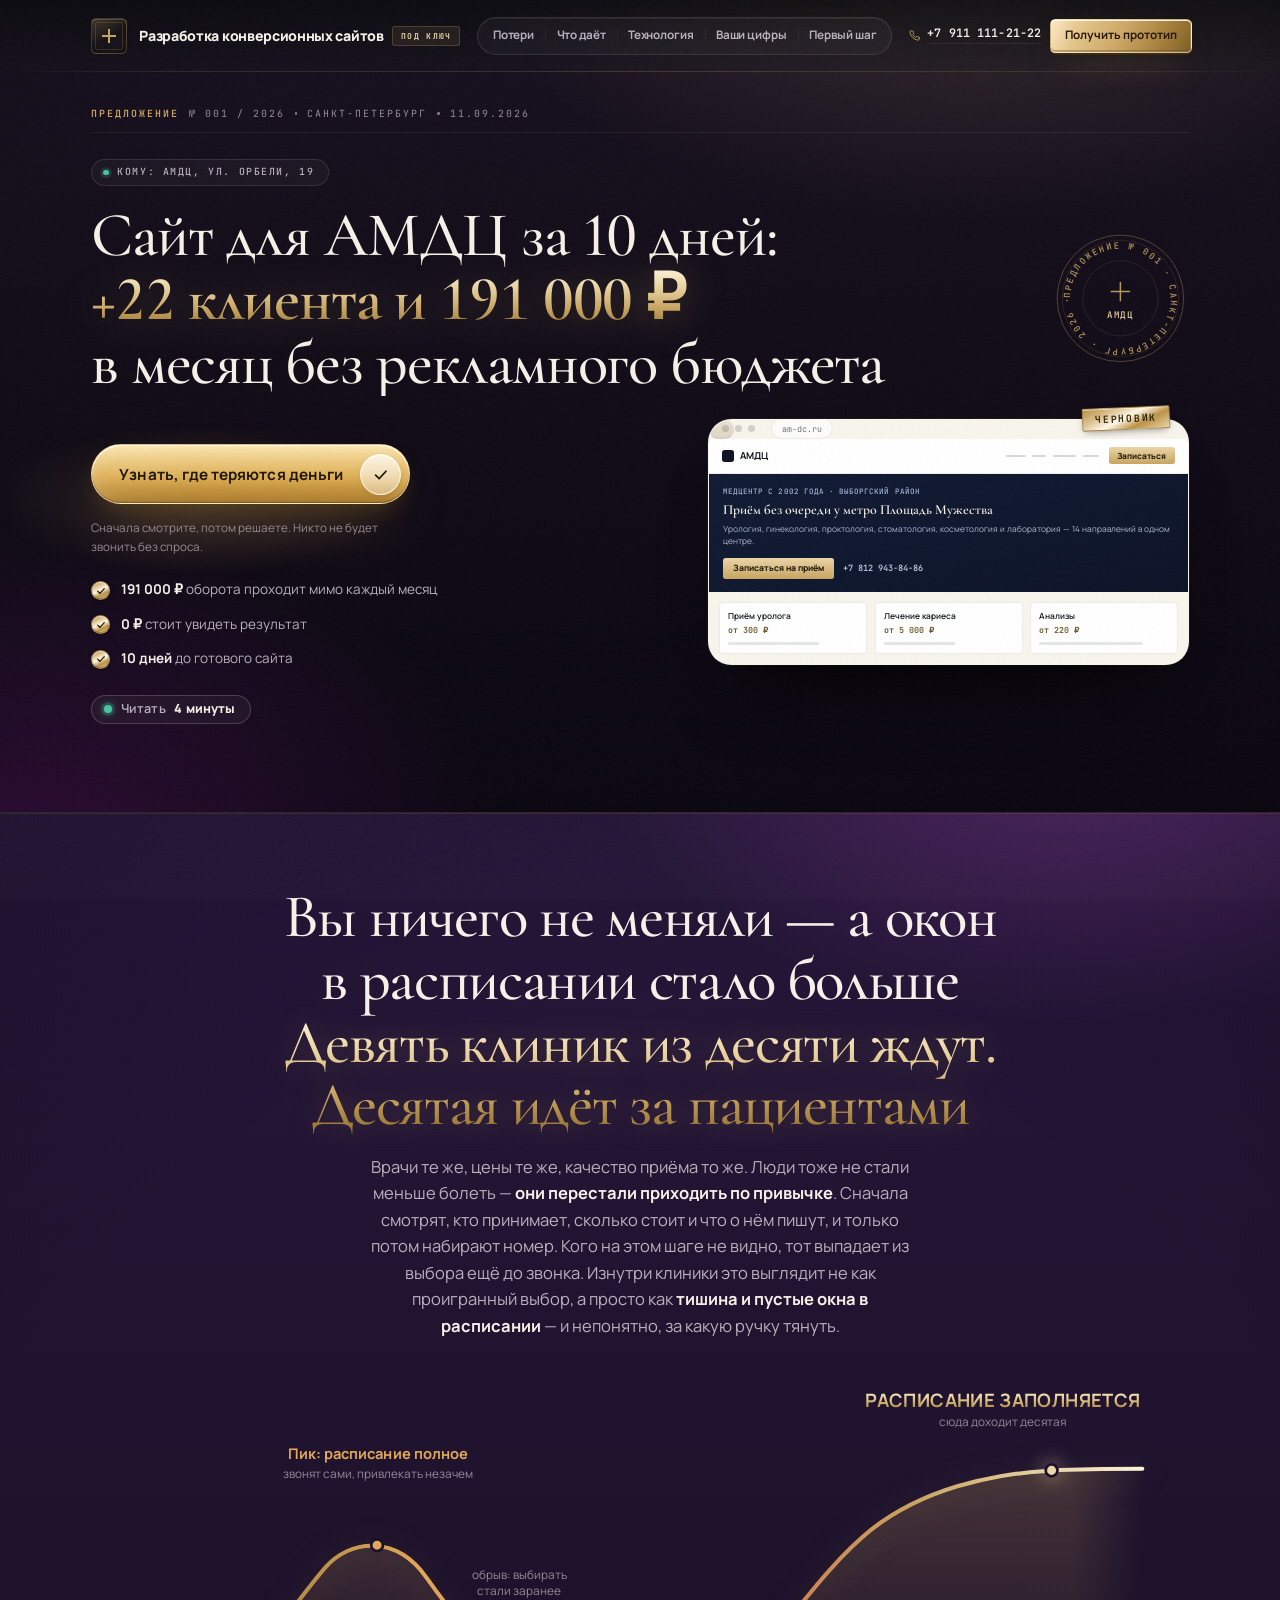
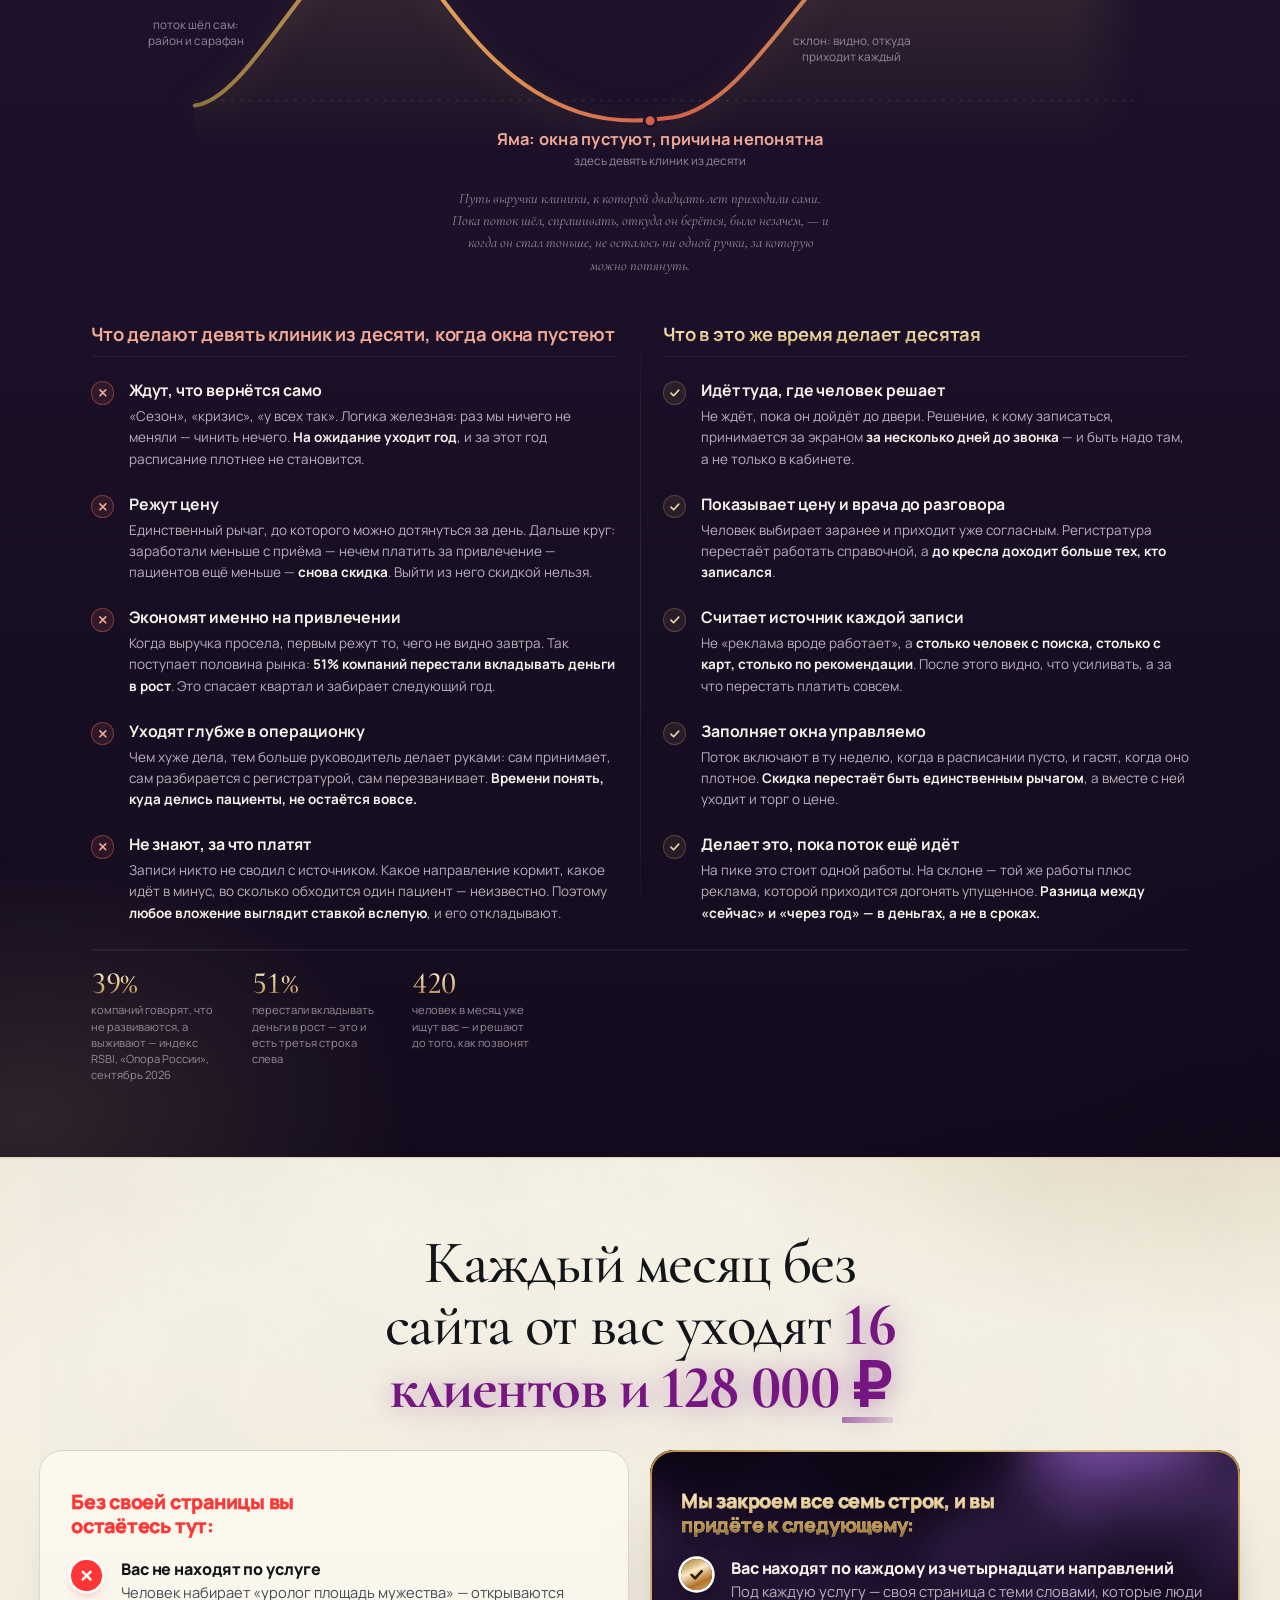
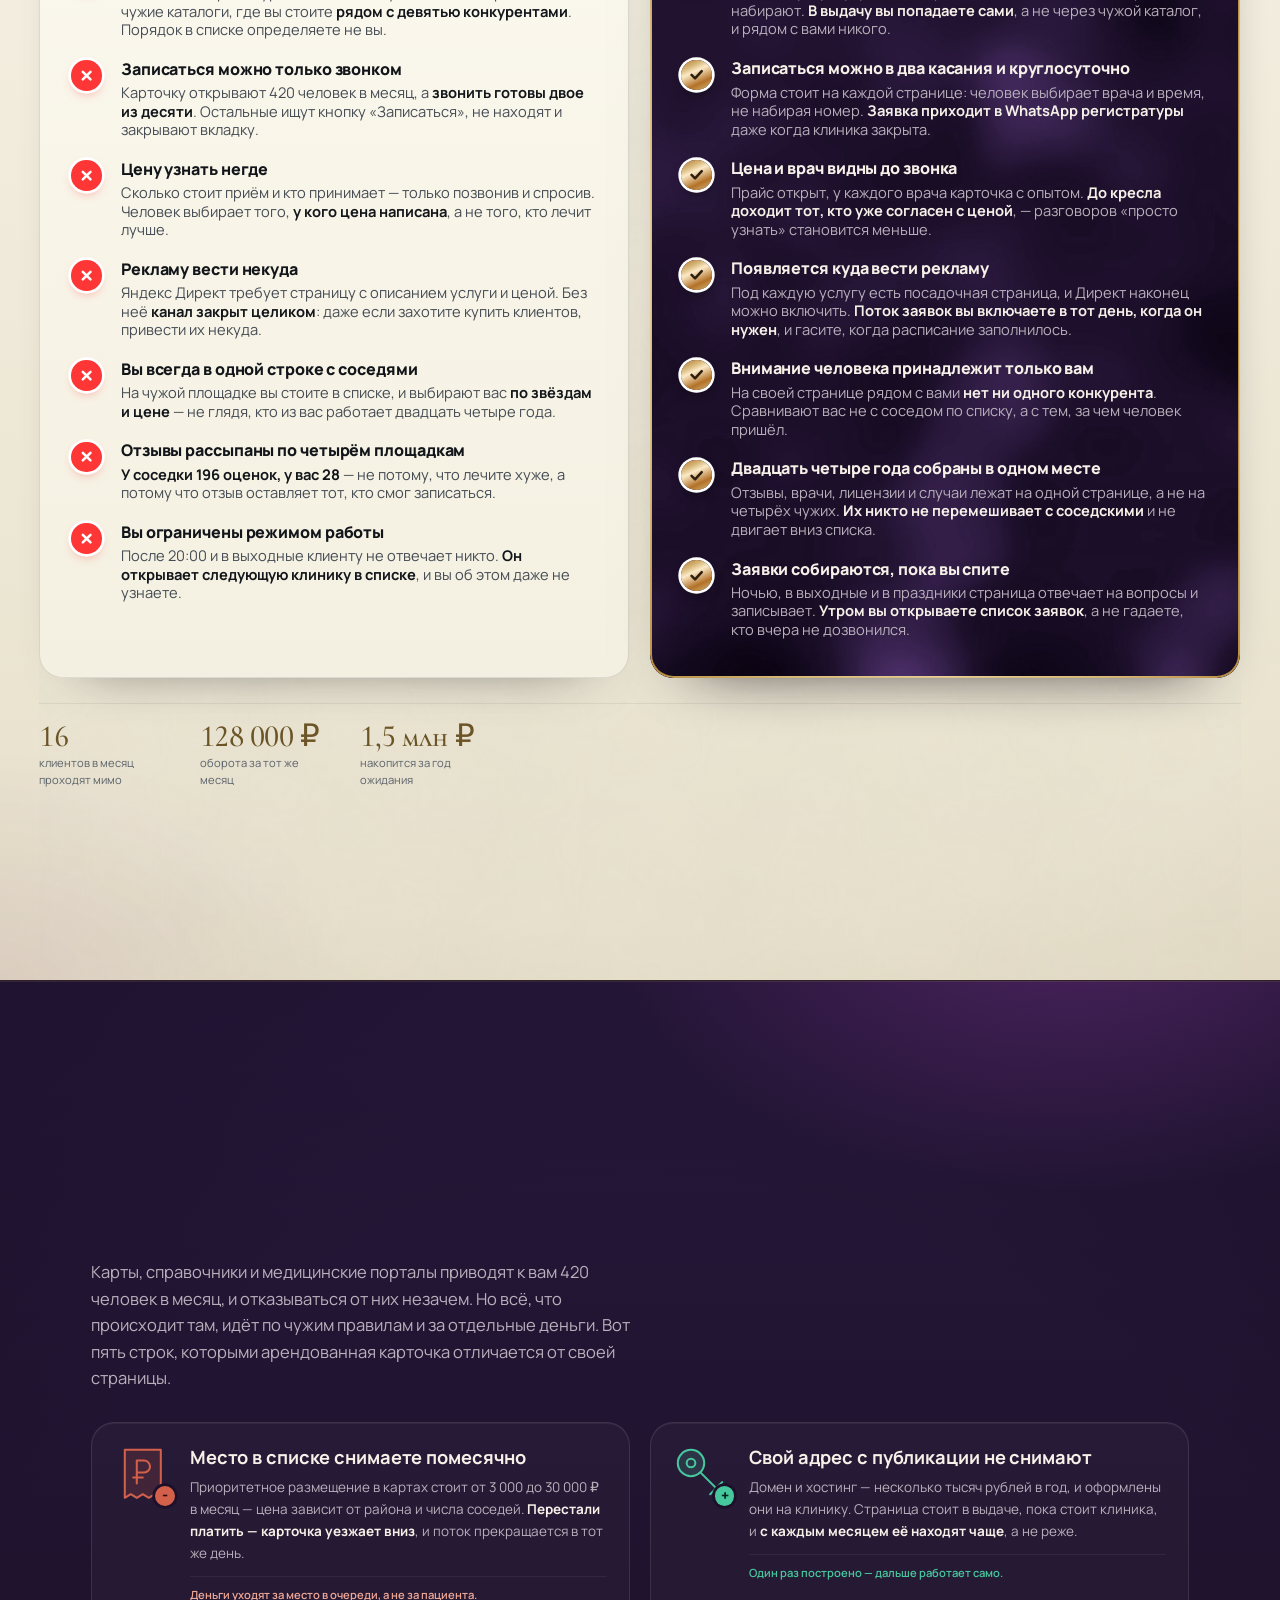
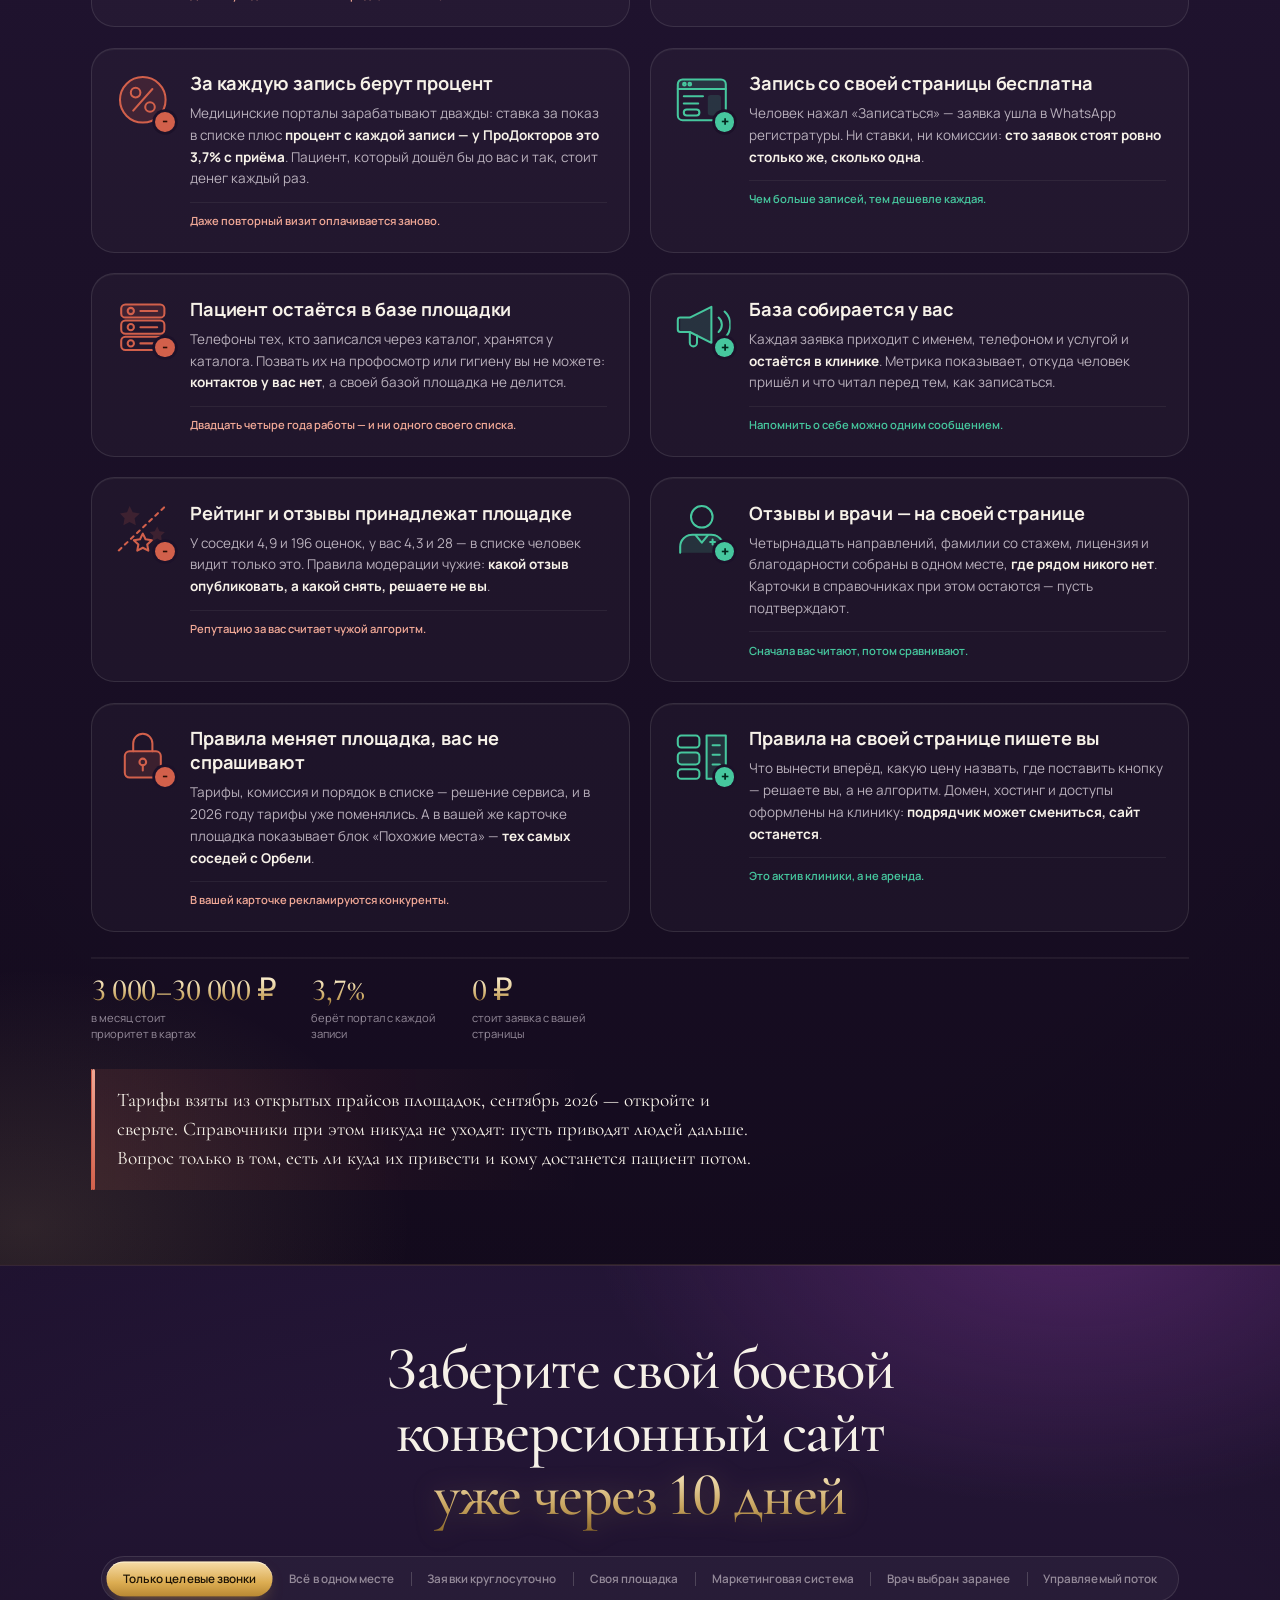
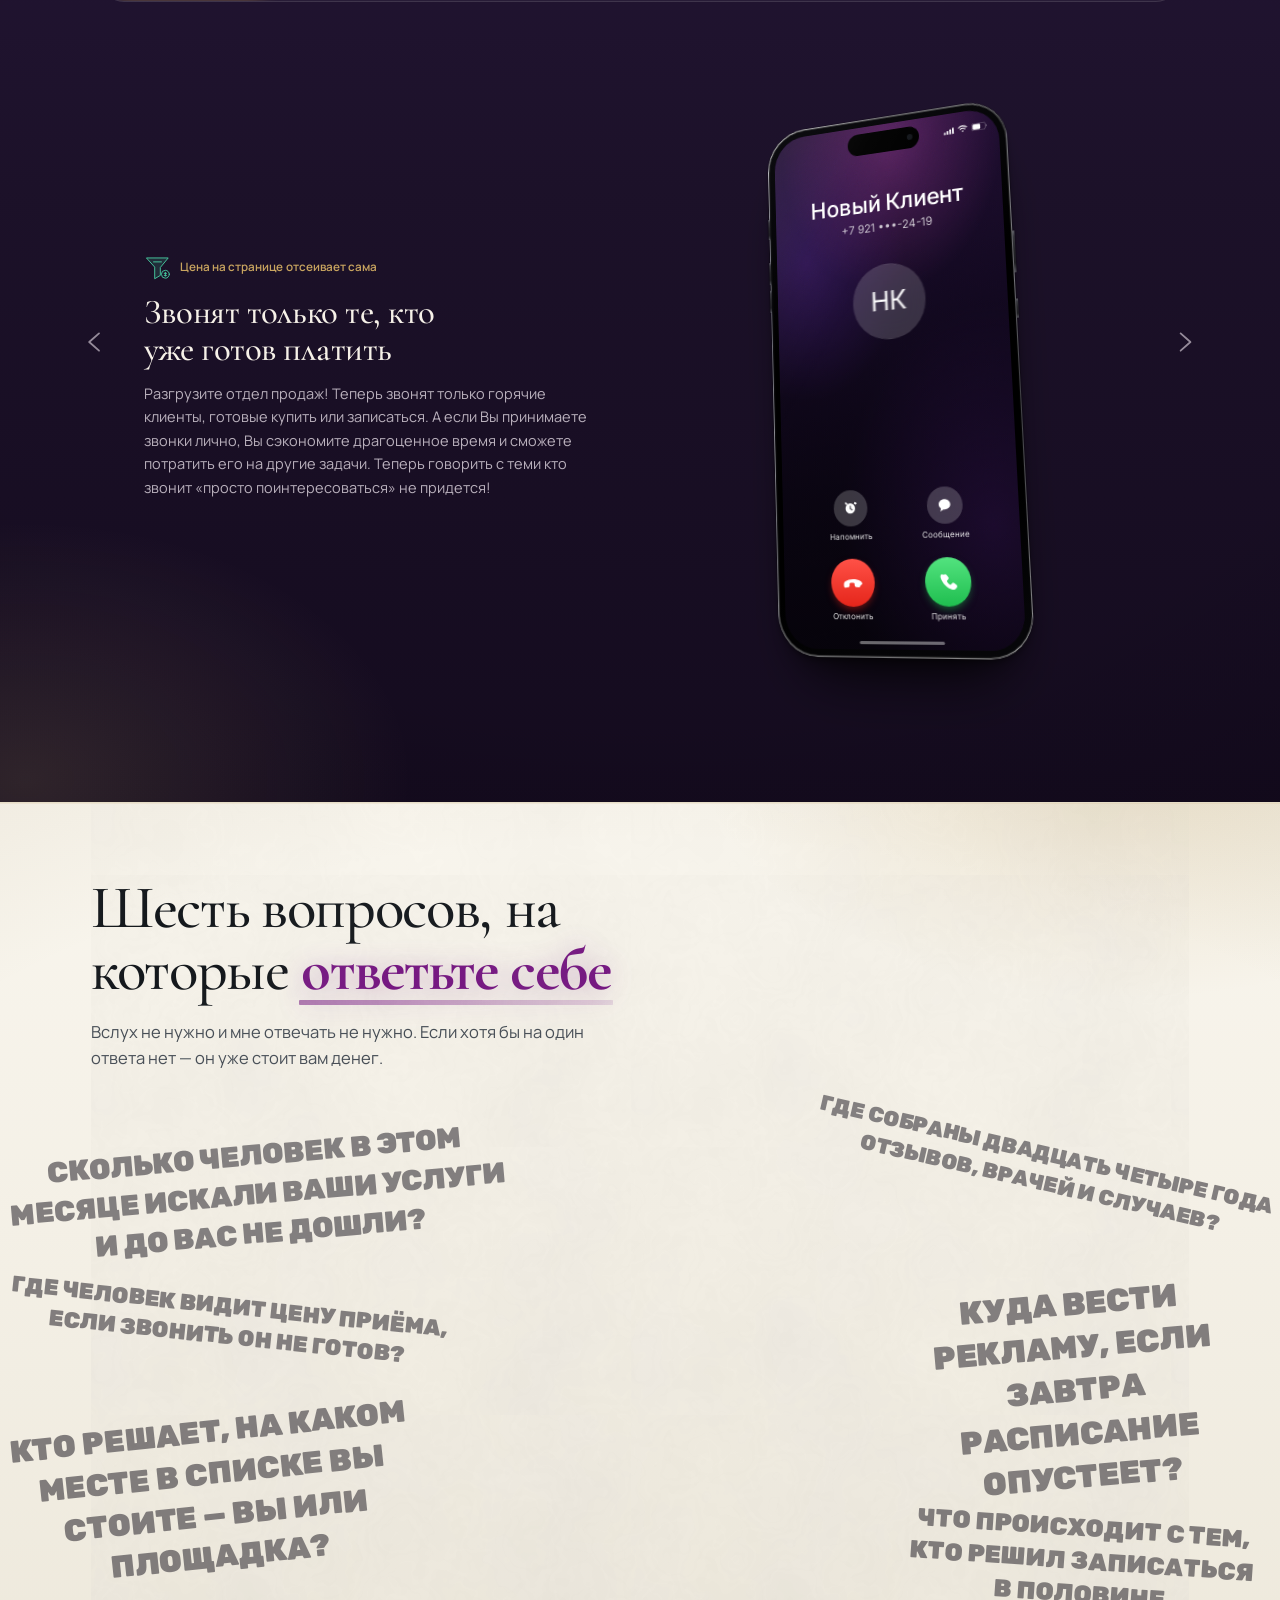
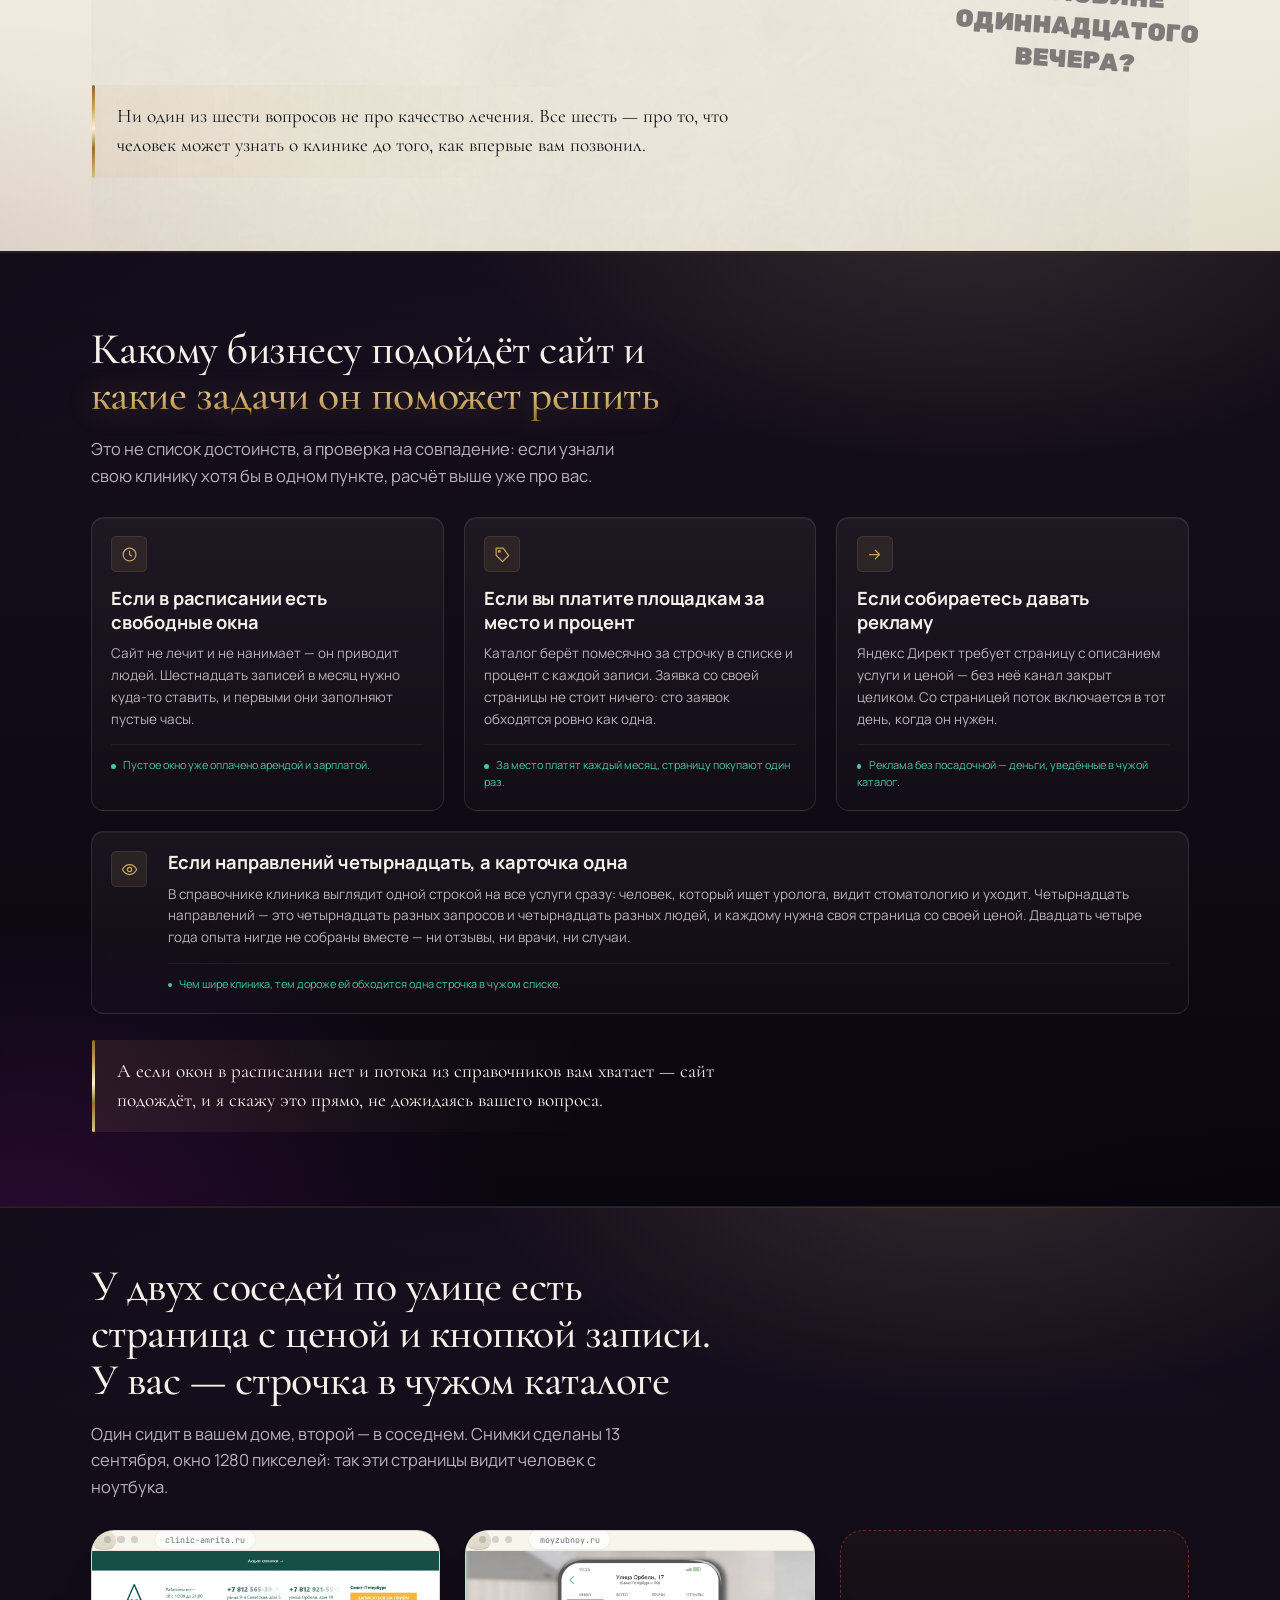
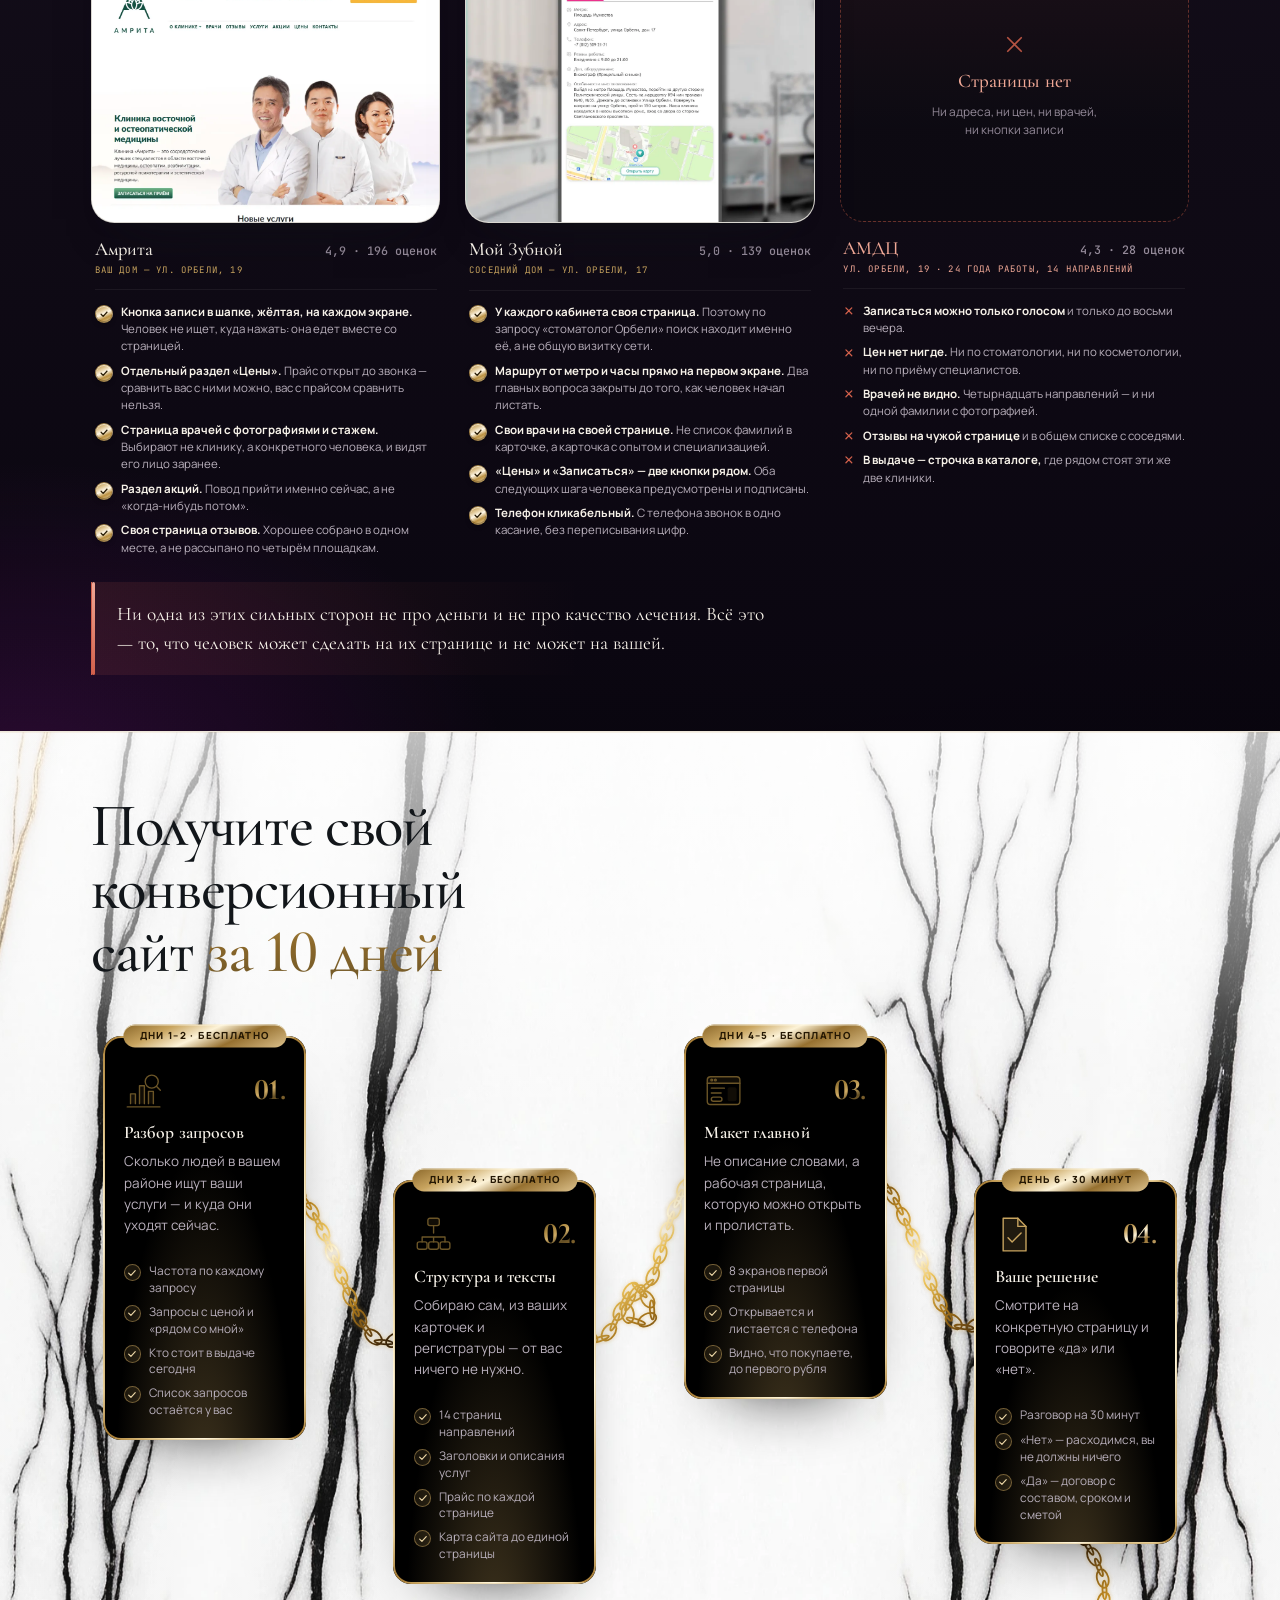
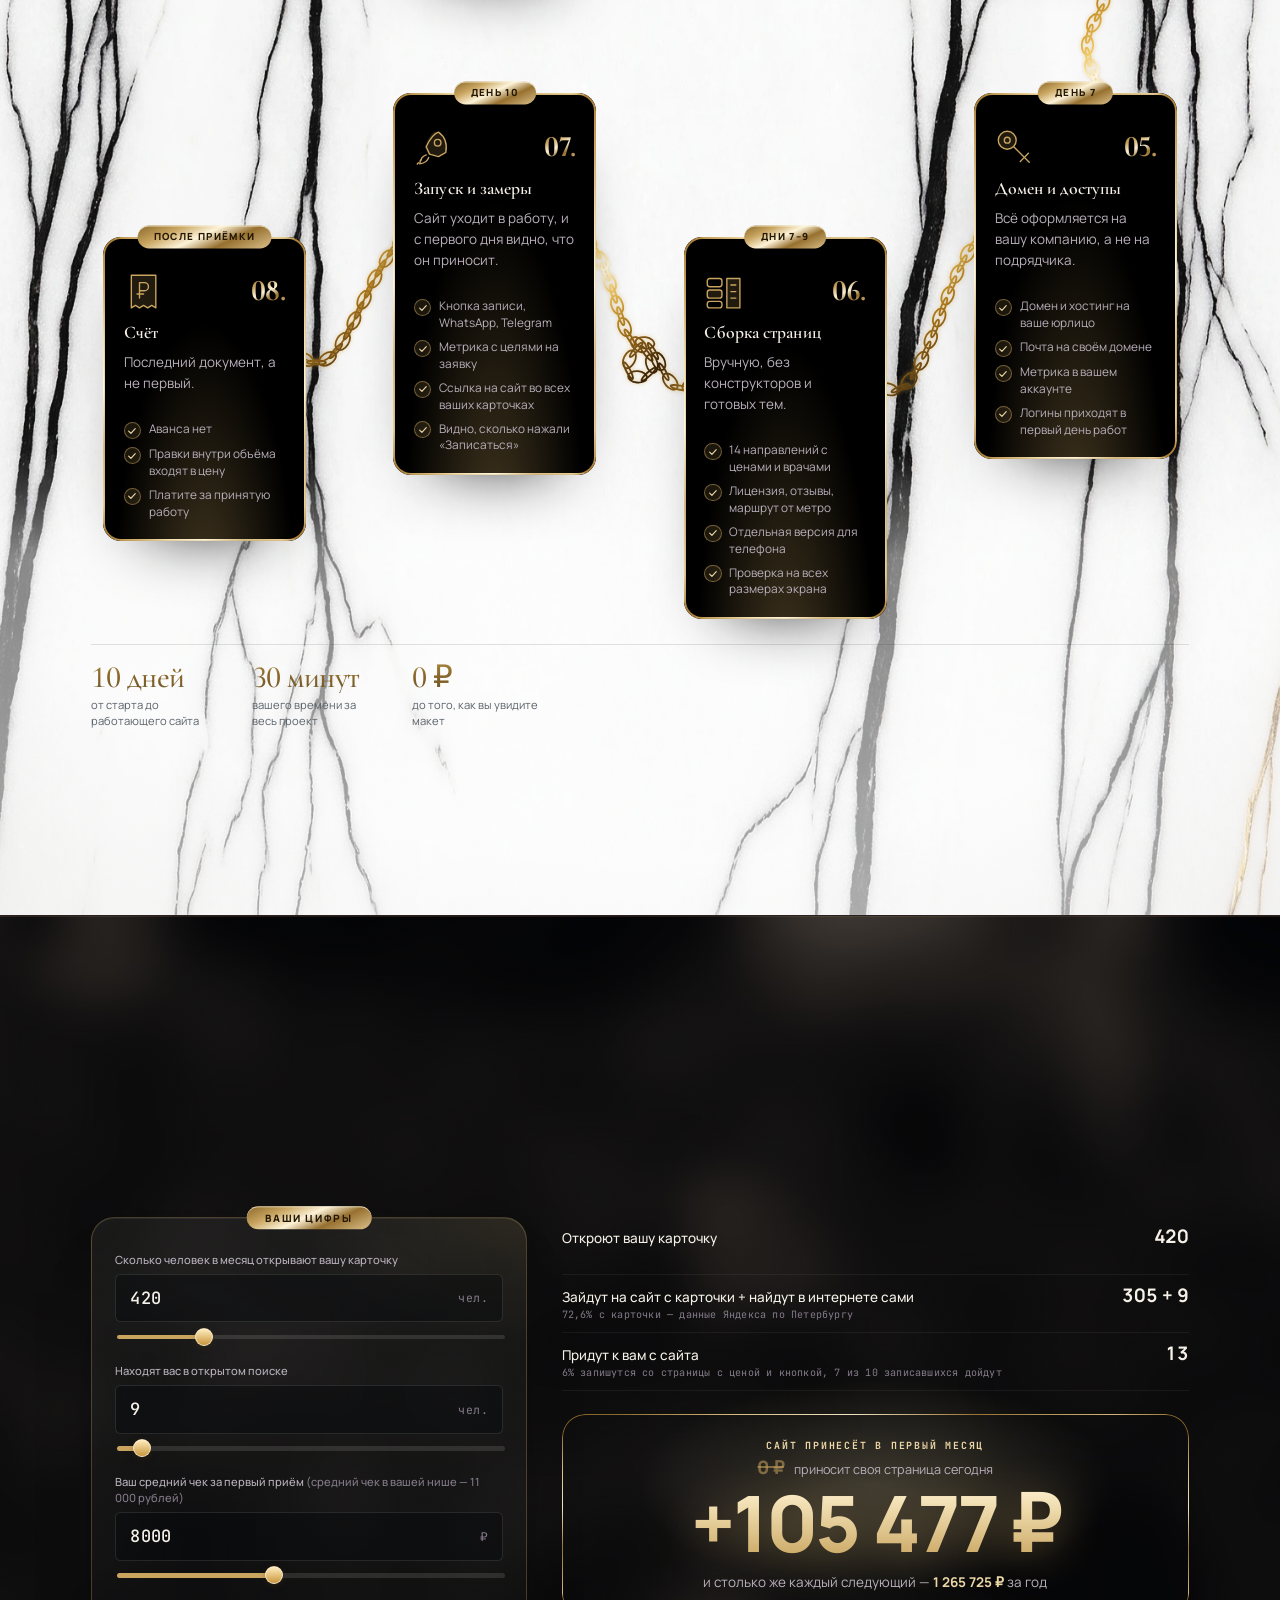
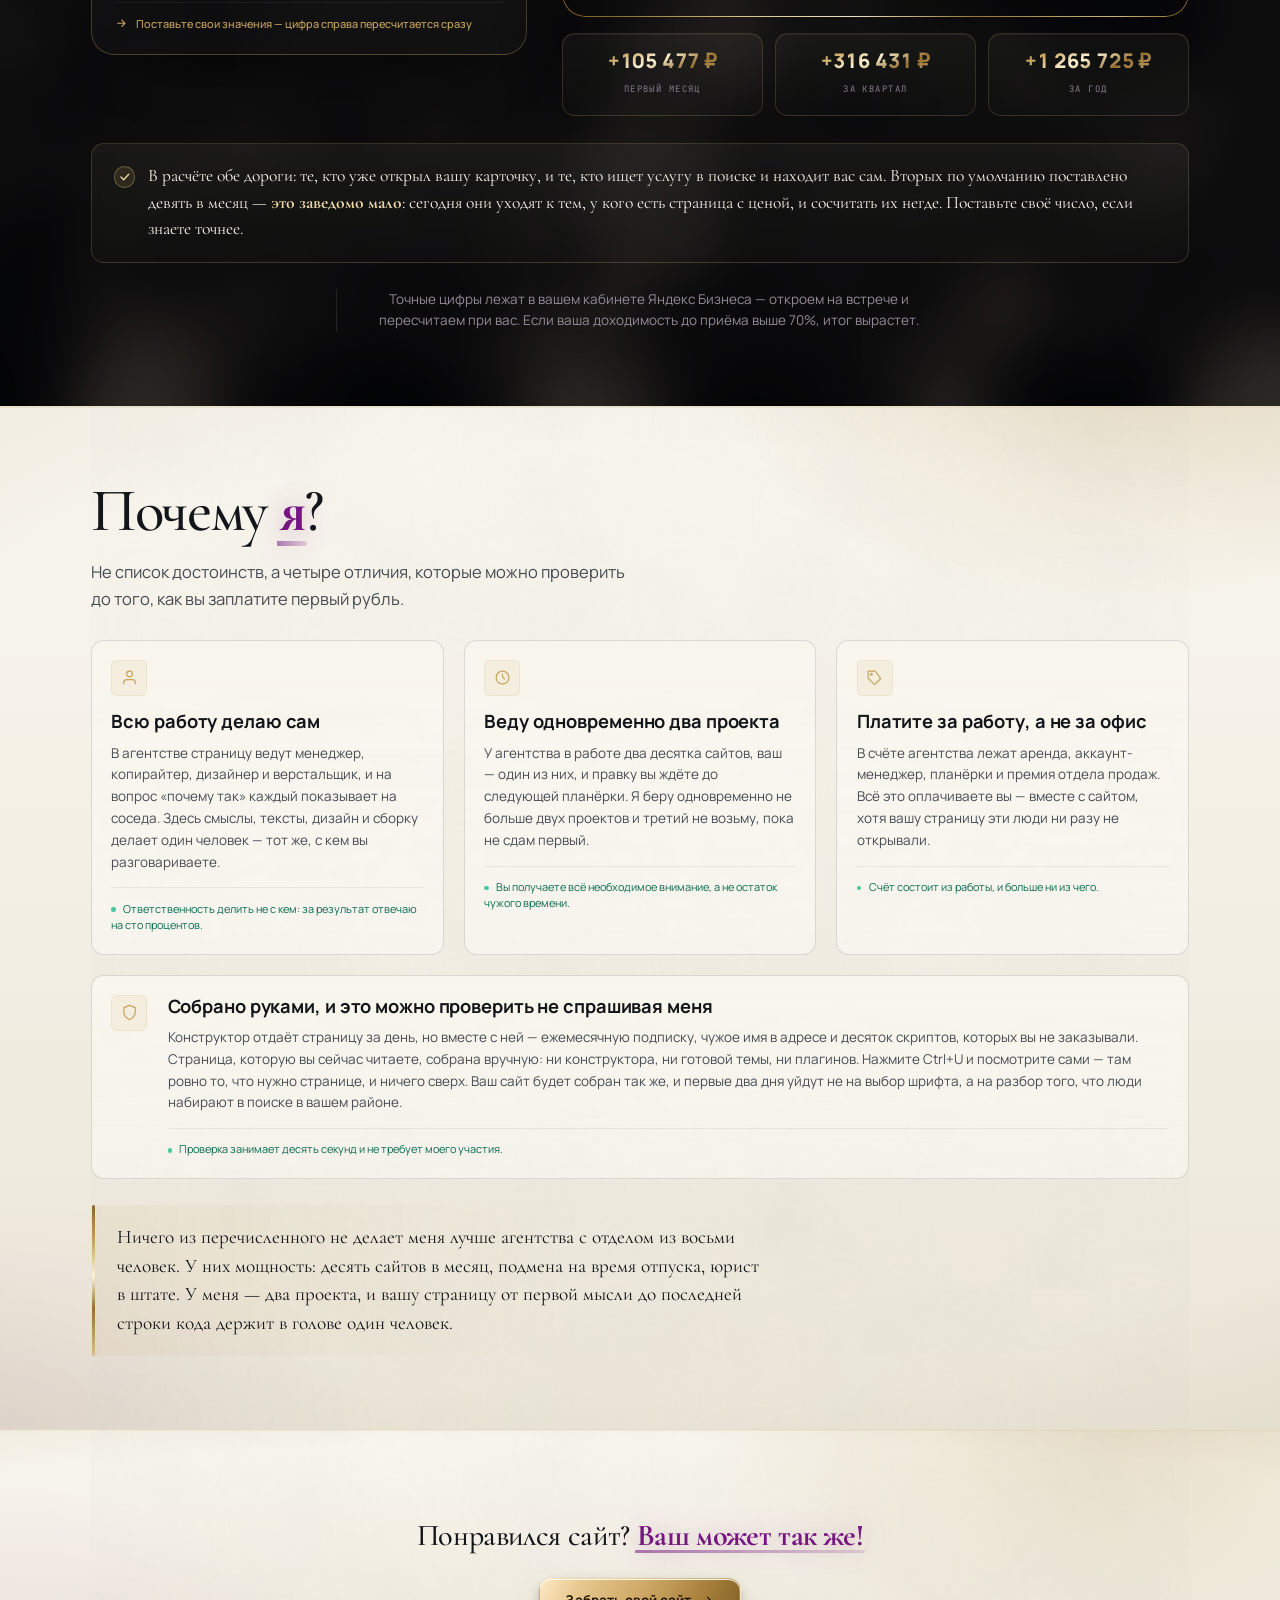
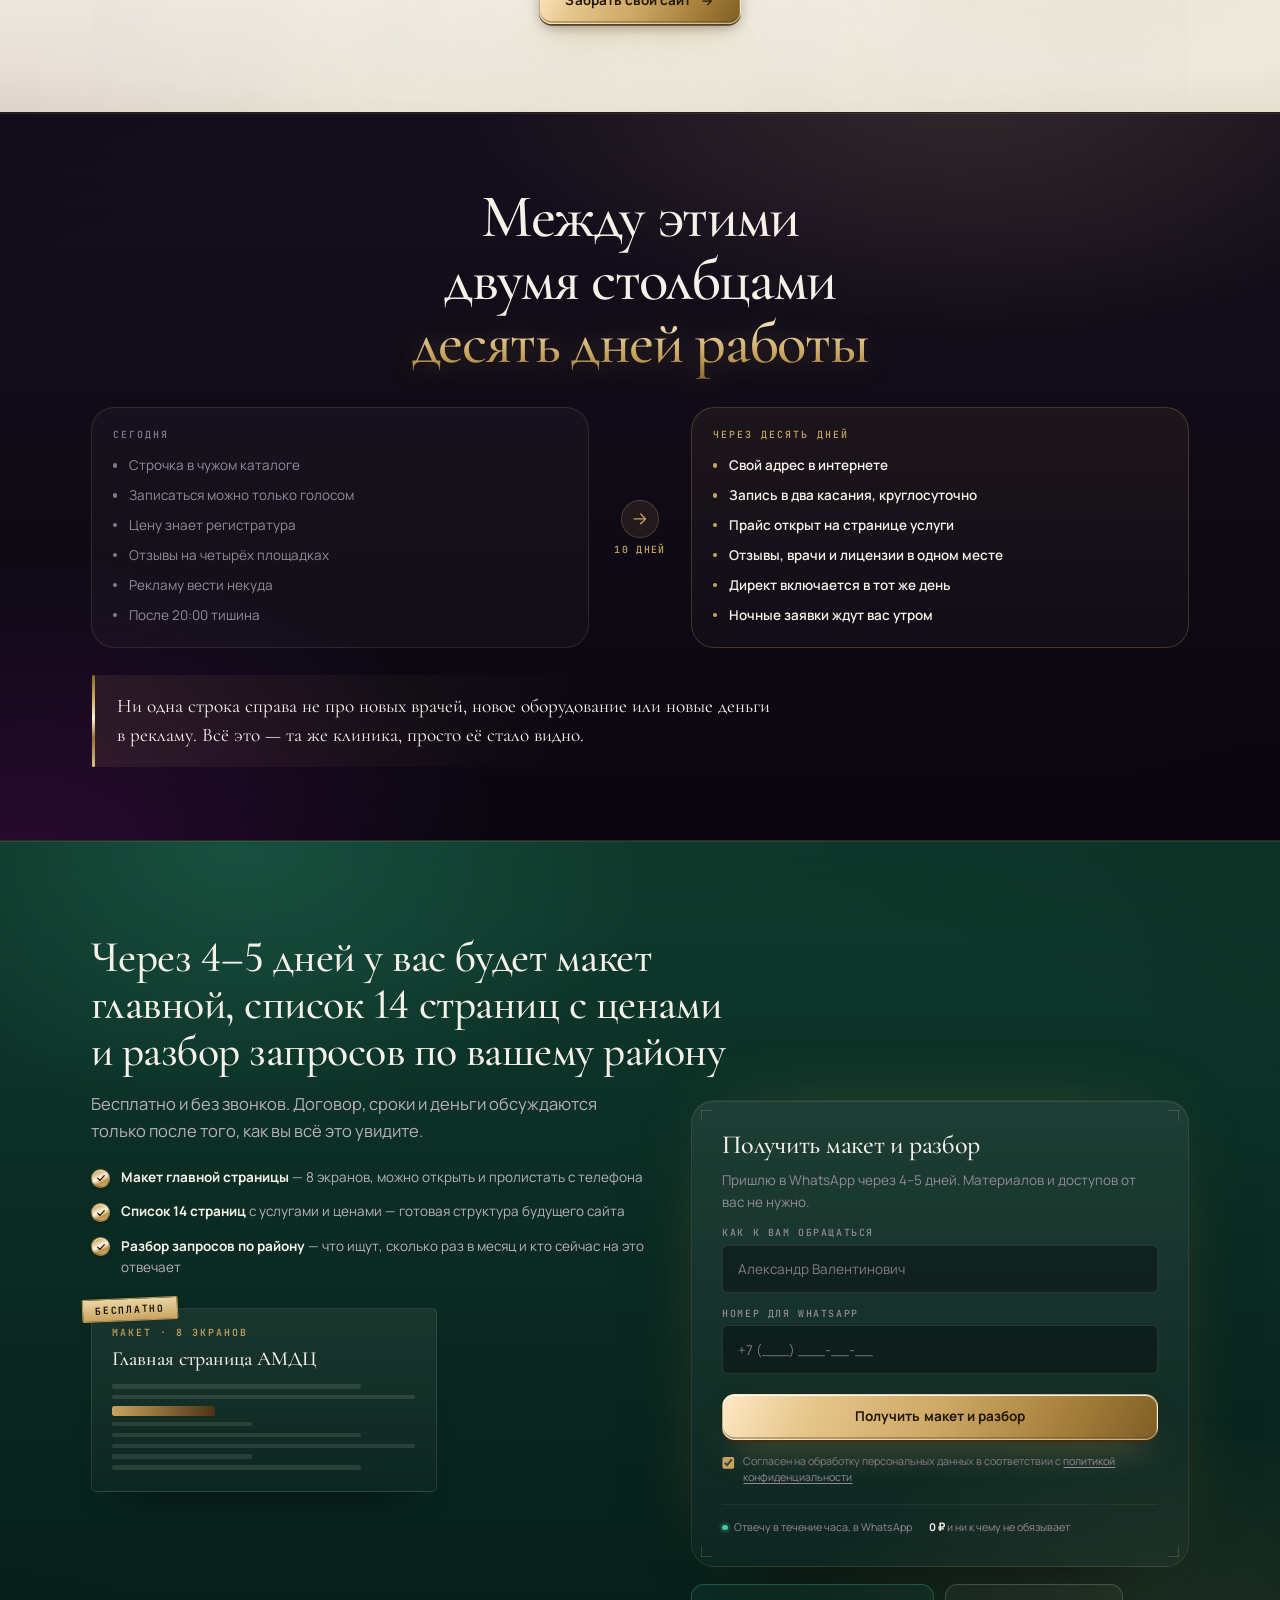
==== index.html @ 1bc7baa7 "Развилка говорит болью владельца, а не словами подрядчика Блок начинался с «вы выбираете остаться ст" ====
<!doctype html>
<html lang="ru">
<head>
<meta charset="utf-8">
<meta name="viewport" content="width=device-width,initial-scale=1">
<title>Сайт для АМДЦ — 14 направлений, по которым вас пока не найти</title>
<meta name="description" content="Персональное предложение для АМДЦ, ул. Орбели, 19. Месяц без сайта стоит 22 пациента и 191 000 ₽. Технология из восьми шагов, счёт после приёмки. Макет главной и разбор запросов — бесплатно за 4–5 дней.">
<meta name="robots" content="noindex,nofollow">
<meta name="theme-color" content="#0A0C0E">
<meta property="og:type" content="website">
<meta property="og:title" content="Сайт для АМДЦ — 22 пациента в месяц проходят мимо">
<meta property="og:description" content="420 человек в месяц находят клинику в справочниках. Своей страницы, на которую их можно привести, нет ни одной.">
<link rel="icon" href="data:image/svg+xml,<svg xmlns='http://www.w3.org/2000/svg' viewBox='0 0 32 32'><rect width='32' height='32' rx='4' fill='%230A0C0E'/><rect x='1.5' y='1.5' width='29' height='29' rx='3' fill='none' stroke='%23C8A45F' stroke-width='1'/><path d='M16 9v14M9 16h14' stroke='%23C8A45F' stroke-width='2.4' stroke-linecap='round'/></svg>">
<script>document.documentElement.className+=" js";</script>
<!-- Гарнитуры первого экрана. Кириллический Cormorant несёт
     заголовок, кириллический Manrope — подводку и кнопку;
     оба нужны раньше всего остального, поэтому запрашиваются
     параллельно с таблицами стилей, а не после них. -->
<link rel="preload" as="font" type="font/woff2" crossorigin href="assets/fonts/cormorant-cyrillic.woff2">
<link rel="preload" as="font" type="font/woff2" crossorigin href="assets/fonts/manrope-cyrillic.woff2">
<!-- ?v= в адресах таблиц и скрипта — метка версии. GitHub Pages
     отдаёт статику с Cache-Control: max-age=600, и после правки
     браузер ещё десять минут показывает старый файл, сколько ни
     обновляй страницу. Менять метку при каждой выкладке. -->
<link rel="stylesheet" href="assets/fonts.css?v=2026091801a">
<link rel="stylesheet" href="assets/style.css?v=2026091801a">
<!-- Телефонный слой. Подключён последним и целиком живёт
     внутри @media (max-width:860px) — на широком экране
     не меняет ни одного пикселя. -->
<link rel="stylesheet" href="assets/mobile.css?v=2026091801a">
</head>
<body>

<div class="progress" aria-hidden="true"></div>

<!-- Рельса разделов: засечка на каждый блок, на левом поле.
     Показывает, где человек находится в документе, и даёт
     вернуться к любому развороту одним движением. -->
<nav class="rail" aria-label="Разделы страницы"></nav>

<svg width="0" height="0" style="position:absolute" aria-hidden="true">
  <defs>
    <symbol id="i-check" viewBox="0 0 24 24"><path d="M4 12.5l5.5 5.5L20 6.5"/></symbol>
    <symbol id="i-x" viewBox="0 0 24 24"><path d="M6 6l12 12M18 6L6 18"/></symbol>
    <symbol id="i-arr" viewBox="0 0 24 24"><path d="M5 12h14M13 6l6 6-6 6"/></symbol>
    <symbol id="i-phone" viewBox="0 0 24 24"><path d="M22 16.9v3a2 2 0 01-2.2 2 19.8 19.8 0 01-8.6-3.1 19.5 19.5 0 01-6-6A19.8 19.8 0 012.1 4.2 2 2 0 014.1 2h3a2 2 0 012 1.7c.1 1 .4 1.9.7 2.8a2 2 0 01-.4 2.1L8.1 9.9a16 16 0 006 6l1.3-1.3a2 2 0 012.1-.4c.9.3 1.8.6 2.8.7a2 2 0 011.7 2z"/></symbol>
    <symbol id="i-mail" viewBox="0 0 24 24"><path d="M4 4h16v16H4z"/><path d="M4 6l8 6 8-6"/></symbol>
    <symbol id="i-wa" viewBox="0 0 24 24"><path d="M21 11.5a8.5 8.5 0 01-12.7 7.4L3 20.5l1.7-5.1A8.5 8.5 0 1121 11.5z"/><path d="M8.6 9.2c.3 2.5 2.6 4.9 5.2 5.5"/></symbol>
    <symbol id="i-tg" viewBox="0 0 24 24"><path d="M21.5 4.3L2.9 11.5c-.9.35-.9 1.5.05 1.75l4.6 1.3 1.75 5.3c.25.75 1.2.9 1.7.3l2.5-2.9 4.7 3.45c.7.5 1.7.1 1.85-.75l2.4-14.3c.15-.9-.75-1.6-1.45-1.35z"/><path d="M7.55 14.55L18.3 7.4l-8.1 8.35-.3 3.55"/></symbol>
    <symbol id="i-eye" viewBox="0 0 24 24"><path d="M2 12s3.6-7 10-7 10 7 10 7-3.6 7-10 7-10-7-10-7z"/><circle cx="12" cy="12" r="3"/></symbol>
    <symbol id="i-price" viewBox="0 0 24 24"><path d="M20.6 13.4L12 22l-9-9V3h10z"/><circle cx="7.5" cy="7.5" r="1.3"/></symbol>
    <symbol id="i-user" viewBox="0 0 24 24"><path d="M20 21v-2a4 4 0 00-4-4H8a4 4 0 00-4 4v2"/><circle cx="12" cy="7" r="4"/></symbol>
    <symbol id="i-clock" viewBox="0 0 24 24"><circle cx="12" cy="12" r="9"/><path d="M12 7v5l3 2"/></symbol>
    <symbol id="i-shield" viewBox="0 0 24 24"><path d="M12 22s8-4 8-10V5l-8-3-8 3v7c0 6 8 10 8 10z"/></symbol>
    <!-- Шеврон для листания. Угол намеренно тупее обычного:
         острая «птичка» читается значком, раскрытая — жестом. -->
    <symbol id="i-chev" viewBox="0 0 24 24"><path d="M16.5 4.5L8 12l8.5 7.5"/></symbol>
    <symbol id="i-phone-m" viewBox="0 0 24 24"><rect x="6" y="2" width="12" height="20" rx="2.5"/><path d="M11 18.5h2"/></symbol>

    <!-- ========================================================
         ИЛЛЮСТРАЦИИ

         В отличие от значков выше, это двухтоновые рисунки:
         класс f заливается цветом блока на 14%, класс s идёт
         контуром. Один цвет на иллюстрацию, оттенок задаёт
         блок — карнеол там, где теряется, нефрит там, где
         появляется, бронза в технологии.
         ======================================================== -->

    <!-- потери -->
    <symbol id="il-call" viewBox="0 0 48 48">
      <path fill="currentColor" fill-opacity=".16" stroke="none" d="M10 6h7l3 8-4 3a20 20 0 0012 12l3-4 8 3v7a3 3 0 01-3.3 3A34 34 0 017 9.3 3 3 0 0110 6z"/>
      <path fill="none" stroke="currentColor" d="M10 6h7l3 8-4 3a20 20 0 0012 12l3-4 8 3v7a3 3 0 01-3.3 3A34 34 0 017 9.3 3 3 0 0110 6z"/>
      <path fill="none" stroke="currentColor" d="M40 8 L30 18"/>
      <path fill="none" stroke="currentColor" d="M40 16v-8h-8"/>
    </symbol>
    <symbol id="il-price" viewBox="0 0 48 48">
      <path fill="currentColor" fill-opacity=".16" stroke="none" d="M25 4H7a3 3 0 00-3 3v18l19 19 21-21z"/>
      <path fill="none" stroke="currentColor" d="M25 4H7a3 3 0 00-3 3v18l19 19 21-21z"/>
      <circle fill="none" stroke="currentColor" cx="12.5" cy="12.5" r="2.4"/>
      <path fill="none" stroke="currentColor" d="M21 24.5c0-3 4.6-3 4.6-6 0-1.7-1.5-3-3.4-3-1.7 0-3.1 1-3.4 2.5"/>
      <path fill="none" stroke="currentColor" d="M21.2 30.2h.1"/>
    </symbol>

    <!-- что остаётся без сайта -->
    <symbol id="il-compare" viewBox="0 0 48 48">
      <rect fill="currentColor" fill-opacity=".16" stroke="none" x="5" y="7" width="38" height="8" rx="3"/>
      <rect fill="currentColor" fill-opacity=".16" stroke="none" x="5" y="20" width="38" height="8" rx="3"/>
      <rect fill="none" stroke="currentColor" x="5" y="33" width="38" height="8" rx="3"/>
      <path fill="none" stroke="currentColor" d="M12 37h10"/>
      <path fill="none" stroke="currentColor" d="M36 33.6l1.5 3 3.3.5-2.4 2.3.6 3.3-3-1.6-3 1.6.6-3.3-2.4-2.3 3.3-.5z"/>
    </symbol>
    <!-- Силуэт по пояс: голова и плечи. Только контур, без заливки —
         это строчка в списке, а не портрет.

         Туловище — прямоугольник со скруглёнными верхними углами,
         а не купол. Купол читается каплей и вблизи перестаёт быть
         человеком; прямые бока с мягким плечом читаются фигурой
         даже в двух миллиметрах линии. -->
    <symbol id="il-bust" viewBox="0 0 64 64">
      <circle cx="32" cy="20.5" r="11.5"/>
      <path d="M12.5 62.5V46.5c0-5 4-9 9-9h21c5 0 9 4 9 9v16"/>
    </symbol>
    <symbol id="il-stars" viewBox="0 0 48 48">
      <path fill="currentColor" fill-opacity=".16" stroke="none" d="M13 5l2.6 5.3 5.9.9-4.3 4.1 1 5.8-5.2-2.7-5.2 2.7 1-5.8L5 11.2l5.9-.9z"/>
      <path fill="currentColor" fill-opacity=".16" stroke="none" d="M36 22l2 4 4.4.7-3.2 3.1.8 4.4-4-2.1-3.9 2.1.7-4.4-3.2-3.1 4.4-.7z"/>
      <path fill="none" stroke="currentColor" d="M24 28l-2.3 4.7-5.2.8 3.8 3.6-.9 5.1 4.6-2.4 4.6 2.4-.9-5.1 3.8-3.6-5.2-.8z"/>
      <path fill="none" stroke="currentColor" d="M4 42 L44 4" stroke-dasharray="3 4"/>
    </symbol>

    <!-- что появляется с сайтом -->
    <symbol id="il-filter" viewBox="0 0 48 48">
      <path fill="currentColor" fill-opacity=".16" stroke="none" d="M5 7h38L29 24v14l-10 6V24z"/>
      <path fill="none" stroke="currentColor" d="M5 7h38L29 24v14l-10 6V24z"/>
      <path fill="none" stroke="currentColor" d="M17 14h14"/>
      <circle fill="none" stroke="currentColor" cx="38" cy="36" r="7"/>
      <path fill="none" stroke="currentColor" d="M38 32.5v7M36 34.4h4M36 38h4"/>
    </symbol>
    <symbol id="il-sleep" viewBox="0 0 48 48">
      <path fill="currentColor" fill-opacity=".16" stroke="none" d="M4 40h40v4H4z"/>
      <path fill="none" stroke="currentColor" d="M4 44V26a4 4 0 014-4h26a8 8 0 018 8v14"/>
      <path fill="none" stroke="currentColor" d="M4 34h40"/>
      <circle fill="none" stroke="currentColor" cx="13" cy="28" r="3.5"/>
      <path fill="none" stroke="currentColor" d="M28 16h9l-9 8h9"/>
      <path fill="none" stroke="currentColor" d="M36 5h7l-7 6h7"/>
    </symbol>
    <symbol id="il-mega" viewBox="0 0 48 48">
      <path fill="currentColor" fill-opacity=".16" stroke="none" d="M6 18h8l18-9v30l-18-9H6z"/>
      <path fill="none" stroke="currentColor" d="M6 18h8l18-9v30l-18-9H6a2 2 0 01-2-2v-8a2 2 0 012-2z"/>
      <path fill="none" stroke="currentColor" d="M14 30v9a3 3 0 006 0v-6"/>
      <path fill="none" stroke="currentColor" d="M38 18a8 8 0 010 12"/>
      <path fill="none" stroke="currentColor" d="M43 13a15 15 0 010 22"/>
    </symbol>

    <symbol id="il-doctor" viewBox="0 0 48 48">
      <path fill="currentColor" fill-opacity=".16" stroke="none" d="M6 44v-5a10 10 0 0110-10h16a10 10 0 0110 10v5z"/>
      <path fill="none" stroke="currentColor" d="M6 44v-5a10 10 0 0110-10h16a10 10 0 0110 10v5"/>
      <circle fill="none" stroke="currentColor" cx="24" cy="14" r="9"/>
      <path fill="none" stroke="currentColor" d="M19 29.5l5 6 5-6"/>
      <path fill="none" stroke="currentColor" d="M33 33v4M31 35h4"/>
    </symbol>

    <!-- чужая площадка -->
    <symbol id="il-percent" viewBox="0 0 48 48">
      <circle fill="currentColor" fill-opacity=".16" stroke="none" cx="24" cy="24" r="19"/>
      <circle fill="none" stroke="currentColor" cx="24" cy="24" r="19"/>
      <circle fill="none" stroke="currentColor" cx="18" cy="18" r="4"/>
      <circle fill="none" stroke="currentColor" cx="30" cy="30" r="4"/>
      <path fill="none" stroke="currentColor" d="M32 15 L16 33"/>
    </symbol>
    <symbol id="il-cards" viewBox="0 0 48 48">
      <rect fill="currentColor" fill-opacity=".16" stroke="none" x="6" y="7" width="36" height="11" rx="3.5"/>
      <rect fill="none" stroke="currentColor" x="6" y="7" width="36" height="11" rx="3.5"/>
      <rect fill="none" stroke="currentColor" x="6" y="20.5" width="36" height="11" rx="3.5"/>
      <rect fill="none" stroke="currentColor" x="6" y="34" width="36" height="11" rx="3.5"/>
      <circle fill="none" stroke="currentColor" cx="14" cy="12.5" r="2.6"/>
      <circle fill="none" stroke="currentColor" cx="14" cy="26" r="2.6"/>
      <circle fill="none" stroke="currentColor" cx="14" cy="39.5" r="2.6"/>
      <path fill="none" stroke="currentColor" d="M22 12.5h14M22 26h14M22 39.5h14"/>
    </symbol>
    <symbol id="il-lock" viewBox="0 0 48 48">
      <rect fill="currentColor" fill-opacity=".16" stroke="none" x="9" y="21" width="30" height="22" rx="4"/>
      <rect fill="none" stroke="currentColor" x="9" y="21" width="30" height="22" rx="4"/>
      <path fill="none" stroke="currentColor" d="M16 21v-6.5a8 8 0 0116 0V21"/>
      <circle fill="none" stroke="currentColor" cx="24" cy="30" r="2.8"/>
      <path fill="none" stroke="currentColor" d="M24 32.8V37"/>
    </symbol>

    <!-- технология -->
    <symbol id="il-research" viewBox="0 0 48 48">
      <path fill="currentColor" fill-opacity=".16" stroke="none" d="M8 40h6V28H8zM19 40h6V18h-6zM30 40h6V25h-6z"/>
      <path fill="none" stroke="currentColor" d="M4 44h40"/>
      <path fill="none" stroke="currentColor" d="M8 40V28h6v12M19 40V18h6v22M30 40V25h6v15"/>
      <circle fill="none" stroke="currentColor" cx="34" cy="13" r="8"/>
      <path fill="none" stroke="currentColor" d="M40 19l4.5 4.5"/>
    </symbol>
    <symbol id="il-map" viewBox="0 0 48 48">
      <rect fill="currentColor" fill-opacity=".16" stroke="none" x="17" y="4" width="14" height="9" rx="2.5"/>
      <rect fill="none" stroke="currentColor" x="17" y="4" width="14" height="9" rx="2.5"/>
      <rect fill="none" stroke="currentColor" x="4" y="33" width="12" height="9" rx="2.5"/>
      <rect fill="none" stroke="currentColor" x="18" y="33" width="12" height="9" rx="2.5"/>
      <rect fill="none" stroke="currentColor" x="32" y="33" width="12" height="9" rx="2.5"/>
      <path fill="none" stroke="currentColor" d="M24 13v9M10 33v-6h28v6M24 27v6"/>
    </symbol>
    <symbol id="il-mock" viewBox="0 0 48 48">
      <rect fill="currentColor" fill-opacity=".16" stroke="none" x="4" y="7" width="40" height="8" rx="3"/>
      <rect fill="none" stroke="currentColor" x="4" y="7" width="40" height="34" rx="4"/>
      <path fill="none" stroke="currentColor" d="M4 15h40"/>
      <circle fill="none" stroke="currentColor" cx="9.5" cy="11" r="1.1"/>
      <circle fill="none" stroke="currentColor" cx="14" cy="11" r="1.1"/>
      <path fill="none" stroke="currentColor" d="M9 21h16M9 27h12"/>
      <rect fill="none" stroke="currentColor" x="9" y="32" width="13" height="5" rx="2.5"/>
      <rect fill="currentColor" fill-opacity=".16" stroke="none" x="29" y="20" width="11" height="17" rx="2.5"/>
    </symbol>
    <symbol id="il-decide" viewBox="0 0 48 48">
      <path fill="currentColor" fill-opacity=".16" stroke="none" d="M10 4h18l10 10v30H10z"/>
      <path fill="none" stroke="currentColor" d="M10 4h18l10 10v30H10z"/>
      <path fill="none" stroke="currentColor" d="M28 4v10h10"/>
      <path fill="none" stroke="currentColor" d="M16 28l5 5 11-11"/>
    </symbol>
    <symbol id="il-key" viewBox="0 0 48 48">
      <circle fill="currentColor" fill-opacity=".16" stroke="none" cx="15" cy="15" r="11"/>
      <circle fill="none" stroke="currentColor" cx="15" cy="15" r="11"/>
      <circle fill="none" stroke="currentColor" cx="15" cy="15" r="3.6"/>
      <path fill="none" stroke="currentColor" d="M23 23 L42 42"/>
      <path fill="none" stroke="currentColor" d="M36 36l-5 5M41 31l-4 4"/>
    </symbol>
    <symbol id="il-build" viewBox="0 0 48 48">
      <rect fill="currentColor" fill-opacity=".16" stroke="none" x="4" y="22" width="18" height="10" rx="3"/>
      <rect fill="none" stroke="currentColor" x="4" y="8" width="18" height="10" rx="3"/>
      <rect fill="none" stroke="currentColor" x="4" y="22" width="18" height="10" rx="3"/>
      <rect fill="none" stroke="currentColor" x="4" y="36" width="18" height="8" rx="3"/>
      <rect fill="currentColor" fill-opacity=".16" stroke="none" x="28" y="8" width="16" height="36" rx="3"/>
      <path fill="none" stroke="currentColor" d="M28 8h16v36H28z"/>
      <path fill="none" stroke="currentColor" d="M33 16h6M33 24h6M33 32h6"/>
    </symbol>
    <symbol id="il-launch" viewBox="0 0 48 48">
      <path fill="currentColor" fill-opacity=".16" stroke="none" d="M27 4c8 4 13 13 12 24l-8 6-12-2-6-8C17 13 20 7 27 4z"/>
      <path fill="none" stroke="currentColor" d="M30 5c7 5 11 14 9 25l-9 5-11-3-4-9C20 12 24 7 30 5z"/>
      <circle fill="none" stroke="currentColor" cx="29" cy="18" r="4"/>
      <path fill="none" stroke="currentColor" d="M15 33c-4 1-7 5-8 11 6-1 10-4 11-8"/>
      <path fill="none" stroke="currentColor" d="M4 44l6-6" stroke-dasharray="2 3"/>
    </symbol>
    <symbol id="il-bill" viewBox="0 0 48 48">
      <path fill="currentColor" fill-opacity=".16" stroke="none" d="M9 4h30v40l-5-3-5 3-5-3-5 3-5-3-5 3z"/>
      <path fill="none" stroke="currentColor" d="M9 4h30v40l-5-3-5 3-5-3-5 3-5-3-5 3z"/>
      <path fill="none" stroke="currentColor" d="M19 13h6a5 5 0 010 10h-6zM19 23v9M16 27h8"/>
    </symbol>
  </defs>
</svg>

<!-- ============ ШАПКА ============ -->
<header class="top">
  <div class="topmain">
    <div class="wrap">

      <a class="brand" href="#top">
        <span class="mark" aria-hidden="true"><i class="mk-cross"></i></span>
        <span class="btext">
          <span class="bname">Разработка конверсионных сайтов</span>
          <span class="bkey">под ключ</span>
        </span>
      </a>

      <!-- Оглавление собрано в одну капсулу: не пять ссылок
           вразнобой, а переключатель разделов. -->
      <nav class="menu" aria-label="Разделы предложения">
              <a href="#loss">Потери</a>
              <a href="#gain">Что даёт</a>
              <a href="#how">Технология</a>
              <a href="#money">Ваши цифры</a>
              <a href="#start">Первый шаг</a>
            </nav>

      <div class="topr">
        <a class="toptel" href="tel:+79111112122">
          <svg class="i" aria-hidden="true"><use href="#i-phone"/></svg>
          <span class="tel-n">+7 911 111-21-22</span>
        </a>
        <a class="btn sm" href="#start"><span class="w-lg">Получить прототип</span><span class="w-sm">Прототип</span></a>
      </div>

    </div>
  </div>
</header>

<!-- ============ 1. ПЕРВЫЙ ЭКРАН ============ -->
<!-- До линии сгиба обязаны попасть адресат, заголовок, одна
     строка подводки и кнопка. Всё остальное подтверждает
     решение, а не открывает его. -->
<section class="hero band b-onyx" id="top" data-sec="s01" data-title="Предложение">
  <div class="glow" aria-hidden="true"></div>
  <div class="wrap">

    <div class="docline">
      <span class="k">Предложение</span>
      <span class="v">№ 001 / 2026</span>
      <span class="sep city" aria-hidden="true"></span>
      <span class="v city">Санкт-Петербург</span>
      <span class="sep date" aria-hidden="true"></span>
      <span class="v date">11.09.2026</span>
    </div>

    <!-- Гравированная печать. Единственный по-настоящему
         подвижный объект на странице: оборот за 54 секунды. -->
    <svg class="seal" viewBox="0 0 120 120" aria-hidden="true">
      <defs>
        <path id="seal-arc"
              d="M60,60 m-44,0 a44,44 0 1,1 88,0 a44,44 0 1,1 -88,0"/>
      </defs>
      <circle class="edge" cx="60" cy="60" r="55.5"/>
      <circle class="edge-in" cx="60" cy="60" r="51"/>
      <g class="ring">
        <text>
          <textPath href="#seal-arc" startOffset="0"
                    textLength="276.4" lengthAdjust="spacing"
          >ПРЕДЛОЖЕНИЕ № 001 · САНКТ-ПЕТЕРБУРГ · 2026 ·</textPath>
        </text>
      </g>
      <circle class="edge-in" cx="60" cy="60" r="33"/>
      <line class="cross" x1="60" y1="46" x2="60" y2="62"/>
      <line class="cross" x1="52" y1="54" x2="68" y2="54"/>
      <text class="core" x="60" y="77">АМДЦ</text>
    </svg>

    <div class="addressee"><i></i>Кому: АМДЦ, ул. Орбели, 19</div>

    <h1><span class="ln"><i>Сайт для АМДЦ за 10 дней:</i></span><span class="ln big"><i>+22 клиента и 191 000 ₽</i></span><span class="ln"><i>в месяц без рекламного бюджета</i></span></h1>

    <div class="hero-grid">

      <div class="hero-l">
        <div class="ctarow">
          <div class="btns">
            <span class="cta-wrap">
              <!-- Стрелка к главной кнопке. Рисунок от руки:
                   ровная стрелка читается как значок, кривая —
                   как жест. -->
              <span class="cta-arrow" aria-hidden="true">
                <svg viewBox="1 1 60 26" width="60" height="26">
                  <defs><linearGradient id="ag-au" x1="0" y1="0" x2="1" y2=".8">
                    <stop offset="0" stop-color="#F6E7C2"/><stop offset=".45" stop-color="#C8A45F"/>
                    <stop offset="1" stop-color="#8E7440"/></linearGradient></defs>
                  <path class="a-body" d="M1.8 2.1 L2.4 3.5 L3.0 4.9 L3.6 6.2 L4.3 7.5 L5.0 8.7 L5.7 9.9 L6.5 11.0 L7.2 12.1 L8.0 13.1 L8.8 14.0 L9.7 14.9 L10.5 15.8 L11.4 16.6 L12.3 17.4 L13.2 18.1 L14.1 18.8 L15.0 19.4 L16.0 20.0 L17.0 20.5 L17.9 21.0 L18.9 21.5 L19.9 21.9 L20.9 22.3 L21.9 22.6 L23.0 22.9 L24.0 23.2 L25.0 23.4 L26.1 23.6 L27.1 23.8 L28.1 23.9 L29.2 24.0 L30.2 24.1 L31.3 24.1 L32.3 24.1 L33.4 24.1 L34.4 24.1 L35.4 24.0 L36.4 23.9 L37.5 23.8 L38.5 23.7 L39.5 23.5 L40.5 23.3 L41.5 23.2 L42.5 23.0 L43.4 22.7 L44.4 22.5 L45.3 22.2 L46.3 22.0 L47.2 21.7 L48.1 21.4 L49.0 21.1 L49.9 20.8 L48.0 16.0 L47.2 16.4 L46.4 16.7 L45.6 17.0 L44.7 17.3 L43.9 17.7 L43.0 18.0 L42.2 18.2 L41.3 18.5 L40.4 18.8 L39.5 19.0 L38.6 19.2 L37.7 19.5 L36.8 19.6 L35.9 19.8 L35.0 20.0 L34.0 20.1 L33.1 20.2 L32.2 20.3 L31.2 20.4 L30.3 20.4 L29.3 20.4 L28.4 20.4 L27.4 20.4 L26.5 20.3 L25.6 20.2 L24.6 20.1 L23.7 19.9 L22.7 19.7 L21.8 19.5 L20.9 19.2 L19.9 18.9 L19.0 18.6 L18.1 18.2 L17.2 17.8 L16.3 17.3 L15.4 16.8 L14.5 16.3 L13.6 15.7 L12.7 15.0 L11.8 14.3 L11.0 13.6 L10.1 12.8 L9.3 12.0 L8.4 11.1 L7.6 10.1 L6.8 9.1 L6.0 8.1 L5.2 7.0 L4.4 5.8 L3.7 4.6 L2.9 3.3 L2.2 1.9Z"/>
                  <path class="a-head" d="M60.2 15.1 L46.4 26.3 Q49.2 18.5 42.5 13.7Z"/>
                </svg>
              </span>
              <!-- Кнопка ведёт в следующий же раздел, а не вглубь
                   страницы. Подпись «где теряются деньги» разворот
                   выполняет буквально: весь поток идёт через чужую
                   дверь, и это видно на кривой раньше, чем в счёте. -->
              <a class="btn cta" href="#fork">
                <span>Узнать, где теряются деньги</span>
                <span class="knob" aria-hidden="true"><svg class="i"><use href="#i-check"/></svg></span>
              </a>
            </span>
            
          </div>
          <div class="undercta">Сначала смотрите, потом решаете. Никто не будет звонить без спроса.</div>
        </div>

        <ul class="bul">
          <li><span class="ck"><svg class="i"><use href="#i-check"/></svg></span><span><b>191 000 ₽</b> оборота проходит мимо каждый месяц</span></li>
          <li><span class="ck"><svg class="i"><use href="#i-check"/></svg></span><span><b>0 ₽</b> стоит увидеть результат</span></li>
          <li><span class="ck"><svg class="i"><use href="#i-check"/></svg></span><span><b>10 дней</b> до готового сайта</span></li>
        </ul>

        <div class="rtime"><i class="dot" aria-hidden="true"></i>Читать <b>4 минуты</b></div>
      </div>

      <div class="hero-r">
        <div class="shot">
          <span class="stamp amber onstamp">Черновик</span>
          <div class="win">
            <div class="bar"><i></i><i></i><i></i><span class="url">am-dc.ru</span></div>
            <div class="mk-nav">
              <span class="mk-logo"><i></i><span>АМДЦ</span></span>
              <span class="mk-menu"><i style="width:22px"></i><i style="width:16px"></i><i style="width:26px"></i><i style="width:18px"></i></span>
              <span class="mk-btn">Записаться</span>
            </div>
            <div class="mk-hero">
              <div class="mk-eye">Медцентр с 2002 года · Выборгский район</div>
              <div class="mk-h">Приём без очереди у метро Площадь Мужества</div>
              <div class="mk-sub">Урология, гинекология, проктология, стоматология, косметология и лаборатория — 14 направлений в одном центре.</div>
              <div class="mk-cta"><span class="b">Записаться на приём</span><span class="t">+7 812 943-84-86</span></div>
            </div>
            <div class="mk-cards">
              <div class="mk-card"><div class="n">Приём уролога</div><div class="p">от 300 ₽</div><i class="l" style="width:70%"></i></div>
              <div class="mk-card"><div class="n">Лечение кариеса</div><div class="p">от 5 000 ₽</div><i class="l" style="width:55%"></i></div>
              <div class="mk-card"><div class="n">Анализы</div><div class="p">от 220 ₽</div><i class="l" style="width:80%"></i></div>
            </div>
          </div>
        </div>      </div>

    </div>
  </div>
</section>

<!-- ============ 2. ГДЕ ВЫ СЕЙЧАС ============ -->
<!-- Развилка по образцу maggistratura.com: заголовок-вопрос
     «остаться там или войти в 10%», кривая пути под ним и две
     колонки с двумя исходами.

     ── Чья здесь боль ──────────────────────────────────────
     Первая редакция блока говорила «вы строчка в чужом
     каталоге» — и мимо. Так проблему формулирует подрядчик,
     а не владелец: тот про каталоги не думает вовсе и своё
     положение в них не переживает.

     Владелец видит другое и совсем в других словах: он
     ничего не менял — те же врачи, те же цены, то же
     качество, — а окон в расписании стало больше. Именно
     это не даёт ему спать, и именно с этого блок начинается.
     Каталоги, поиск и страницы появляются ниже как
     объяснение, а не как обвинение.

     Механика, которая связывает одно с другим, названа
     честно: поток никуда не делся, люди не стали меньше
     болеть. Изменилось то, где принимается решение, — оно
     переехало на экран и случается за несколько дней до
     звонка. Клиника, которой в этом месте нет, видит не
     причину, а следствие: пустые окна.

     ── Иллюстрация ─────────────────────────────────────────
     Своя. У образца это кривая Даннинга — Крюгера про
     самооценку новичка; здесь — путь выручки клиники, к
     которой поток двадцать лет приходил сам и потому казался
     вечным. Шесть точек: поток шёл сам, пик полного
     расписания, обрыв, яма пустых окон с непонятной причиной,
     склон и управляемое плато.

     ── Колонки ─────────────────────────────────────────────
     Не про сайт, а про поведение руководителя, когда выручка
     просела: ждут, режут цену, экономят на привлечении,
     уходят в операционку, не считают источник. Всё это —
     реальные реакции из карты болей владельцев МСБ, а не
     выдуманные возражения. Про сам сайт говорит следующий
     разворот («Потери»); если повторить его здесь, два
     соседних блока станут одним. -->
<section class="band b-indigo mid" id="fork" data-sec="s1b" data-title="Где вы сейчас">
  <div class="wrap">

    <h2 class="huge fork-h"><span>Вы ничего не меняли — а окон в расписании стало больше</span> <mark>Девять клиник из десяти ждут. Десятая идёт за пациентами</mark></h2>

    <p class="lede">Врачи те же, цены те же, качество приёма то же. Люди тоже не стали меньше болеть — <b>они перестали приходить по привычке</b>. Сначала смотрят, кто принимает, сколько стоит и что о нём пишут, и только потом набирают номер. Кого на этом шаге не видно, тот выпадает из выбора ещё до звонка. Изнутри клиники это выглядит не как проигранный выбор, а просто как <b>тишина и пустые окна в расписании</b> — и непонятно, за какую ручку тянуть.</p>

    <figure class="path">

      <svg class="path-line" viewBox="0 0 1200 460" preserveAspectRatio="none" aria-hidden="true">
        <defs>
          <linearGradient id="pc-stroke" x1="0" y1="0" x2="1" y2="0">
            <stop offset="0"   stop-color="#8E7440"/>
            <stop offset=".24" stop-color="#E0A857"/>
            <stop offset=".50" stop-color="#D2604B"/>
            <stop offset=".76" stop-color="#C8A45F"/>
            <stop offset="1"   stop-color="#FDF3D8"/>
          </linearGradient>
          <linearGradient id="pc-fill" x1="0" y1="0" x2="0" y2="1">
            <stop offset="0" stop-color="#C8A45F" stop-opacity=".22"/>
            <stop offset="1" stop-color="#C8A45F" stop-opacity="0"/>
          </linearGradient>
          <!-- Заливка под кривой обрывается на краях коробки
               вертикальной стенкой. Маска сводит её на нет за
               четыре процента ширины с каждой стороны. -->
          <linearGradient id="pc-mask-g" x1="0" y1="0" x2="1" y2="0">
            <stop offset="0"    stop-color="#000"/>
            <stop offset=".05"  stop-color="#fff"/>
            <stop offset=".93"  stop-color="#fff"/>
            <stop offset="1"    stop-color="#000"/>
          </linearGradient>
          <mask id="pc-mask"><rect x="0" y="0" width="1200" height="460" fill="url(#pc-mask-g)"/></mask>
        </defs>

        <!-- Уровень, ниже которого поток перестаёт быть своим.
             Не ось координат: делений на ней нет, и мерить по
             ней нечего — она только показывает, что яма ниже
             старта, а плато выше пика. -->
        <line class="pc-base" x1="70" y1="384" x2="1190" y2="384"/>

        <path class="pc-area" d="M70,390 C118,384 168,292 225,226 C254,192 310,186 346,238
                                 C396,308 448,372 528,398 C562,409 600,410 640,404
                                 C726,388 786,252 876,180 C936,133 1016,114 1090,110
                                 C1130,108 1166,108 1198,108
                                 L1198,448 L70,448 Z"/>
        <path class="pc-curve" d="M70,390 C118,384 168,292 225,226 C254,192 310,186 346,238
                                  C396,308 448,372 528,398 C562,409 600,410 640,404
                                  C726,388 786,252 876,180 C936,133 1016,114 1090,110
                                  C1130,108 1166,108 1198,108"/>

        <circle class="pc-dot warn" cx="287" cy="199" r="7"/>
        <circle class="pc-dot bad"  cx="612" cy="408" r="7"/>
        <circle class="pc-dot good" cx="1090" cy="110" r="7"/>
      </svg>

      <!-- Подписи лежат поверх рисунка, а не внутри viewBox:
           внутри они масштабировались бы вместе с кривой и на
           узком экране ушли бы в нечитаемый кегль. -->
      <span class="pl pl-1"><i>поток шёл сам:<br>район и сарафан</i></span>
      <span class="pl pl-2 warn"><b>Пик: расписание полное</b><i>звонят сами, привлекать незачем</i></span>
      <span class="pl pl-3"><i>обрыв: выбирать<br>стали заранее</i></span>
      <span class="pl pl-4 bad"><b>Яма: окна пустуют, причина непонятна</b><i>здесь девять клиник из десяти</i></span>
      <span class="pl pl-5"><i>склон: видно, откуда<br>приходит каждый</i></span>
      <span class="pl pl-6 good"><b>Расписание заполняется</b><i>сюда доходит десятая</i></span>
    </figure>

    <div class="capt path-capt">Путь выручки клиники, к которой двадцать лет приходили сами. Пока поток шёл, спрашивать, откуда он берётся, было незачем, — и когда он стал тоньше, не осталось ни одной ручки, за которую можно потянуть.</div>

    <div class="fork">
      <div class="fork-c neg">
        <h3>Что делают девять клиник из десяти, когда окна пустеют</h3>
        <ul>
          <li>
            <span class="mk"><svg class="i" aria-hidden="true"><use href="#i-x"/></svg></span>
            <div class="tx"><b>Ждут, что вернётся само</b><p>«Сезон», «кризис», «у всех так». Логика железная: раз мы ничего не меняли — чинить нечего. <b>На ожидание уходит год</b>, и за этот год расписание плотнее не становится.</p></div>
          </li>
          <li>
            <span class="mk"><svg class="i" aria-hidden="true"><use href="#i-x"/></svg></span>
            <div class="tx"><b>Режут цену</b><p>Единственный рычаг, до которого можно дотянуться за день. Дальше круг: заработали меньше с приёма — нечем платить за привлечение — пациентов ещё меньше — <b>снова скидка</b>. Выйти из него скидкой нельзя.</p></div>
          </li>
          <li>
            <span class="mk"><svg class="i" aria-hidden="true"><use href="#i-x"/></svg></span>
            <div class="tx"><b>Экономят именно на привлечении</b><p>Когда выручка просела, первым режут то, чего не видно завтра. Так поступает половина рынка: <b>51% компаний перестали вкладывать деньги в рост</b>. Это спасает квартал и забирает следующий год.</p></div>
          </li>
          <li>
            <span class="mk"><svg class="i" aria-hidden="true"><use href="#i-x"/></svg></span>
            <div class="tx"><b>Уходят глубже в операционку</b><p>Чем хуже дела, тем больше руководитель делает руками: сам принимает, сам разбирается с регистратурой, сам перезванивает. <b>Времени понять, куда делись пациенты, не остаётся вовсе.</b></p></div>
          </li>
          <li>
            <span class="mk"><svg class="i" aria-hidden="true"><use href="#i-x"/></svg></span>
            <div class="tx"><b>Не знают, за что платят</b><p>Записи никто не сводил с источником. Какое направление кормит, какое идёт в минус, во сколько обходится один пациент — неизвестно. Поэтому <b>любое вложение выглядит ставкой вслепую</b>, и его откладывают.</p></div>
          </li>
        </ul>
      </div>

      <div class="fork-c pos">
        <h3>Что в это же время делает десятая</h3>
        <ul>
          <li>
            <span class="mk"><svg class="i" aria-hidden="true"><use href="#i-check"/></svg></span>
            <div class="tx"><b>Идёт туда, где человек решает</b><p>Не ждёт, пока он дойдёт до двери. Решение, к кому записаться, принимается за экраном <b>за несколько дней до звонка</b> — и быть надо там, а не только в кабинете.</p></div>
          </li>
          <li>
            <span class="mk"><svg class="i" aria-hidden="true"><use href="#i-check"/></svg></span>
            <div class="tx"><b>Показывает цену и врача до разговора</b><p>Человек выбирает заранее и приходит уже согласным. Регистратура перестаёт работать справочной, а <b>до кресла доходит больше тех, кто записался</b>.</p></div>
          </li>
          <li>
            <span class="mk"><svg class="i" aria-hidden="true"><use href="#i-check"/></svg></span>
            <div class="tx"><b>Считает источник каждой записи</b><p>Не «реклама вроде работает», а <b>столько человек с поиска, столько с карт, столько по рекомендации</b>. После этого видно, что усиливать, а за что перестать платить совсем.</p></div>
          </li>
          <li>
            <span class="mk"><svg class="i" aria-hidden="true"><use href="#i-check"/></svg></span>
            <div class="tx"><b>Заполняет окна управляемо</b><p>Поток включают в ту неделю, когда в расписании пусто, и гасят, когда оно плотное. <b>Скидка перестаёт быть единственным рычагом</b>, а вместе с ней уходит и торг о цене.</p></div>
          </li>
          <li>
            <span class="mk"><svg class="i" aria-hidden="true"><use href="#i-check"/></svg></span>
            <div class="tx"><b>Делает это, пока поток ещё идёт</b><p>На пике это стоит одной работы. На склоне — той же работы плюс реклама, которой приходится догонять упущенное. <b>Разница между «сейчас» и «через год» — в деньгах, а не в сроках.</b></p></div>
          </li>
        </ul>
      </div>
    </div>

    <div class="anchors">
      <div><b>39%</b><span>компаний говорят, что не развиваются, а выживают — индекс RSBI, «Опора России», сентябрь 2026</span></div>
      <div><b>51%</b><span>перестали вкладывать деньги в рост — это и есть третья строка слева</span></div>
      <div><b>420</b><span>человек в месяц уже ищут вас — и решают до того, как позвонят</span></div>
    </div>

  </div>
</section>

<!-- ============ 3. ЦЕНА ОЖИДАНИЯ ============ -->
<!-- Семь минусов во всю ширину полосы, по два в ряд.
     Слева от каждого рисунок: он объясняет потерю раньше
     заголовка и делает её не строчкой в списке, а картиной.

     Цифры здесь намеренно ниже, чем на первом экране и в
     расчёте: там верхняя оценка, здесь — та, что остаётся,
     если резать по-живому и не верить ни одному допущению
     на слово. Спорить с осторожной цифрой нечем. -->
<section class="band b-paper mid" id="loss" data-sec="s02" data-title="Потери">
  <!-- Колонка здесь широкая, вдвое против обычной: ведомость
       из двух панелей на узкой давала строки в семьдесят
       знаков, а по краям полосы пустовало по четыреста точек.
       Расширена вся колонка, а не одна ведомость: итог и
       сноска под ней выстроены по левому краю панелей, и на
       узкой колонке они разъехались бы с ними. Заголовок
       стоит по центру и ширины колонки не замечает. -->
  <div class="wrap wide">
    <h2 class="huge">Каждый месяц без сайта от вас уходят <mark>16 клиентов и 128 000 ₽</mark></h2>

    <!-- Ведомость в два столбца по образцу maggistratura.com:
         слева то, где клиника остаётся без страницы, справа то,
         к чему приходит с ней. Порядок строк зеркальный — первая
         слева и первая справа про одно и то же, — но в одну
         линию они не сводятся: у образца это два независимых
         перечня, и попарное чтение здесь уже занято шестым
         разворотом («Чужая площадка»). Разбор в README, раздел
         «Потери и приобретения двумя панелями». -->
    <div class="duel">
      <div class="duel-c neg">
        <h3>Без своей страницы вы остаётесь&nbsp;тут:</h3>
        <ul>
          <li>
            <span class="mk"><svg class="i" aria-hidden="true"><use href="#i-x"/></svg></span>
            <div class="tx"><b>Вас не находят по услуге</b><p>Человек набирает «уролог площадь мужества» — открываются чужие каталоги, где вы стоите <b>рядом с девятью конкурентами</b>. Порядок в списке определяете не вы.</p></div>
          </li>
          <li>
            <span class="mk"><svg class="i" aria-hidden="true"><use href="#i-x"/></svg></span>
            <div class="tx"><b>Записаться можно только звонком</b><p>Карточку открывают 420 человек в месяц, а <b>звонить готовы двое из десяти</b>. Остальные ищут кнопку «Записаться», не находят и закрывают вкладку.</p></div>
          </li>
          <li>
            <span class="mk"><svg class="i" aria-hidden="true"><use href="#i-x"/></svg></span>
            <div class="tx"><b>Цену узнать негде</b><p>Сколько стоит приём и кто принимает — только позвонив и спросив. Человек выбирает того, <b>у кого цена написана</b>, а не того, кто лечит лучше.</p></div>
          </li>
          <li>
            <span class="mk"><svg class="i" aria-hidden="true"><use href="#i-x"/></svg></span>
            <div class="tx"><b>Рекламу вести некуда</b><p>Яндекс Директ требует страницу с описанием услуги и ценой. Без неё <b>канал закрыт целиком</b>: даже если захотите купить клиентов, привести их некуда.</p></div>
          </li>
          <li>
            <span class="mk"><svg class="i" aria-hidden="true"><use href="#i-x"/></svg></span>
            <div class="tx"><b>Вы всегда в одной строке с соседями</b><p>На чужой площадке вы стоите в списке, и выбирают вас <b>по звёздам и цене</b> — не глядя, кто из вас работает двадцать четыре года.</p></div>
          </li>
          <li>
            <span class="mk"><svg class="i" aria-hidden="true"><use href="#i-x"/></svg></span>
            <div class="tx"><b>Отзывы рассыпаны по четырём площадкам</b><p><b>У соседки 196 оценок, у вас 28</b> — не потому, что лечите хуже, а потому что отзыв оставляет тот, кто смог записаться.</p></div>
          </li>
          <li>
            <span class="mk"><svg class="i" aria-hidden="true"><use href="#i-x"/></svg></span>
            <div class="tx"><b>Вы ограничены режимом работы</b><p>После 20:00 и в выходные клиенту не отвечает никто. <b>Он открывает следующую клинику в списке</b>, и вы об этом даже не узнаете.</p></div>
          </li>
        </ul>
      </div>

      <div class="duel-c pos">
        <h3>Мы закроем все семь строк, и вы придёте к следующему:</h3>
        <ul>
          <li>
            <span class="mk"><svg class="i" aria-hidden="true"><use href="#i-check"/></svg></span>
            <div class="tx"><b>Вас находят по каждому из четырнадцати направлений</b><p>Под каждую услугу — своя страница с теми словами, которые люди набирают. <b>В выдачу вы попадаете сами</b>, а не через чужой каталог, и рядом с вами никого.</p></div>
          </li>
          <li>
            <span class="mk"><svg class="i" aria-hidden="true"><use href="#i-check"/></svg></span>
            <div class="tx"><b>Записаться можно в два касания и круглосуточно</b><p>Форма стоит на каждой странице: человек выбирает врача и время, не набирая номер. <b>Заявка приходит в WhatsApp регистратуры</b> даже когда клиника закрыта.</p></div>
          </li>
          <li>
            <span class="mk"><svg class="i" aria-hidden="true"><use href="#i-check"/></svg></span>
            <div class="tx"><b>Цена и врач видны до звонка</b><p>Прайс открыт, у каждого врача карточка с опытом. <b>До кресла доходит тот, кто уже согласен с ценой</b>, — разговоров «просто узнать» становится меньше.</p></div>
          </li>
          <li>
            <span class="mk"><svg class="i" aria-hidden="true"><use href="#i-check"/></svg></span>
            <div class="tx"><b>Появляется куда вести рекламу</b><p>Под каждую услугу есть посадочная страница, и Директ наконец можно включить. <b>Поток заявок вы включаете в тот день, когда он нужен</b>, и гасите, когда расписание заполнилось.</p></div>
          </li>
          <li>
            <span class="mk"><svg class="i" aria-hidden="true"><use href="#i-check"/></svg></span>
            <div class="tx"><b>Внимание человека принадлежит только вам</b><p>На своей странице рядом с вами <b>нет ни одного конкурента</b>. Сравнивают вас не с соседом по списку, а с тем, за чем человек пришёл.</p></div>
          </li>
          <li>
            <span class="mk"><svg class="i" aria-hidden="true"><use href="#i-check"/></svg></span>
            <div class="tx"><b>Двадцать четыре года собраны в одном месте</b><p>Отзывы, врачи, лицензии и случаи лежат на одной странице, а не на четырёх чужих. <b>Их никто не перемешивает с соседскими</b> и не двигает вниз списка.</p></div>
          </li>
          <li>
            <span class="mk"><svg class="i" aria-hidden="true"><use href="#i-check"/></svg></span>
            <div class="tx"><b>Заявки собираются, пока вы спите</b><p>Ночью, в выходные и в праздники страница отвечает на вопросы и записывает. <b>Утром вы открываете список заявок</b>, а не гадаете, кто вчера не дозвонился.</p></div>
          </li>
        </ul>
      </div>
    </div>

    <div class="anchors">
      <div><b>16</b><span>клиентов в месяц проходят мимо</span></div>
      <div><b>128 000 ₽</b><span>оборота за тот же месяц</span></div>
      <div><b>1,5 млн ₽</b><span>накопится за год ожидания</span></div>
    </div>

    <div class="strip warn">Цифры собраны по вашим карточкам вручную и взяты по нижней границе. Выше их можно пересчитать по своим — там оценка получается заметно крупнее.</div>
  </div>
</section>

<!-- ============ 4. ЧУЖАЯ ПЛОЩАДКА ============ -->
<!-- Ведомость в два столбца. Слева то, как устроена аренда
     места в каталоге, справа то же самое на своей странице;
     пара стоит в одной строке, и счёт читается поперёк.

     С площадками здесь не спорят: они приводят людей и в
     расчёте участвуют теми же 420 переходами. Спор идёт о
     том, кому достаётся пациент после первого визита. -->
<section class="band b-indigo" id="rent" data-sec="s03" data-title="Чужая площадка">
  <div class="wrap">
    <h2 class="huge">Площадки сдают вам место в списке. Сайт — это <mark>собственный адрес</mark></h2>
    <p class="lede">Карты, справочники и медицинские порталы приводят к вам 420 человек в месяц, и отказываться от них незачем. Но всё, что происходит там, идёт по чужим правилам и за отдельные деньги. Вот пять строк, которыми арендованная карточка отличается от своей страницы.</p>

    <div class="tally duo">
      <div class="tally-i neg">
        <div class="pic"><svg class="ill"><use href="#il-bill"/></svg></div>
        <div class="tx">
          <h3>Место в списке снимаете помесячно</h3>
          <p>Приоритетное размещение в картах стоит от 3 000 до 30 000 ₽ в месяц — цена зависит от района и числа соседей. <b>Перестали платить — карточка уезжает вниз</b>, и поток прекращается в тот же день.</p>
          <div class="kick">Деньги уходят за место в очереди, а не за пациента.</div>
        </div>
      </div>
      <div class="tally-i pos">
        <div class="pic"><svg class="ill"><use href="#il-key"/></svg></div>
        <div class="tx">
          <h3>Свой адрес с публикации не снимают</h3>
          <p>Домен и хостинг — несколько тысяч рублей в год, и оформлены они на клинику. Страница стоит в выдаче, пока стоит клиника, и <b>с каждым месяцем её находят чаще</b>, а не реже.</p>
          <div class="kick">Один раз построено — дальше работает само.</div>
        </div>
      </div>
      <div class="tally-i neg">
        <div class="pic"><svg class="ill"><use href="#il-percent"/></svg></div>
        <div class="tx">
          <h3>За каждую запись берут процент</h3>
          <p>Медицинские порталы зарабатывают дважды: ставка за показ в списке плюс <b>процент с каждой записи — у ПроДокторов это 3,7% с приёма</b>. Пациент, который дошёл бы до вас и так, стоит денег каждый раз.</p>
          <div class="kick">Даже повторный визит оплачивается заново.</div>
        </div>
      </div>
      <div class="tally-i pos">
        <div class="pic"><svg class="ill"><use href="#il-mock"/></svg></div>
        <div class="tx">
          <h3>Запись со своей страницы бесплатна</h3>
          <p>Человек нажал «Записаться» — заявка ушла в WhatsApp регистратуры. Ни ставки, ни комиссии: <b>сто заявок стоят ровно столько же, сколько одна</b>.</p>
          <div class="kick">Чем больше записей, тем дешевле каждая.</div>
        </div>
      </div>
      <div class="tally-i neg">
        <div class="pic"><svg class="ill"><use href="#il-cards"/></svg></div>
        <div class="tx">
          <h3>Пациент остаётся в базе площадки</h3>
          <p>Телефоны тех, кто записался через каталог, хранятся у каталога. Позвать их на профосмотр или гигиену вы не можете: <b>контактов у вас нет</b>, а своей базой площадка не делится.</p>
          <div class="kick">Двадцать четыре года работы — и ни одного своего списка.</div>
        </div>
      </div>
      <div class="tally-i pos">
        <div class="pic"><svg class="ill"><use href="#il-mega"/></svg></div>
        <div class="tx">
          <h3>База собирается у вас</h3>
          <p>Каждая заявка приходит с именем, телефоном и услугой и <b>остаётся в клинике</b>. Метрика показывает, откуда человек пришёл и что читал перед тем, как записаться.</p>
          <div class="kick">Напомнить о себе можно одним сообщением.</div>
        </div>
      </div>
      <div class="tally-i neg">
        <div class="pic"><svg class="ill"><use href="#il-stars"/></svg></div>
        <div class="tx">
          <h3>Рейтинг и отзывы принадлежат площадке</h3>
          <p>У соседки 4,9 и 196 оценок, у вас 4,3 и 28 — в списке человек видит только это. Правила модерации чужие: <b>какой отзыв опубликовать, а какой снять, решаете не вы</b>.</p>
          <div class="kick">Репутацию за вас считает чужой алгоритм.</div>
        </div>
      </div>
      <div class="tally-i pos">
        <div class="pic"><svg class="ill"><use href="#il-doctor"/></svg></div>
        <div class="tx">
          <h3>Отзывы и врачи — на своей странице</h3>
          <p>Четырнадцать направлений, фамилии со стажем, лицензия и благодарности собраны в одном месте, <b>где рядом никого нет</b>. Карточки в справочниках при этом остаются — пусть подтверждают.</p>
          <div class="kick">Сначала вас читают, потом сравнивают.</div>
        </div>
      </div>
      <div class="tally-i neg">
        <div class="pic"><svg class="ill"><use href="#il-lock"/></svg></div>
        <div class="tx">
          <h3>Правила меняет площадка, вас не спрашивают</h3>
          <p>Тарифы, комиссия и порядок в списке — решение сервиса, и в 2026 году тарифы уже поменялись. А в вашей же карточке площадка показывает блок «Похожие места» — <b>тех самых соседей с Орбели</b>.</p>
          <div class="kick">В вашей карточке рекламируются конкуренты.</div>
        </div>
      </div>
      <div class="tally-i pos">
        <div class="pic"><svg class="ill"><use href="#il-build"/></svg></div>
        <div class="tx">
          <h3>Правила на своей странице пишете вы</h3>
          <p>Что вынести вперёд, какую цену назвать, где поставить кнопку — решаете вы, а не алгоритм. Домен, хостинг и доступы оформлены на клинику: <b>подрядчик может смениться, сайт останется</b>.</p>
          <div class="kick">Это актив клиники, а не аренда.</div>
        </div>
      </div>
    </div>

    <div class="anchors">
      <div><b>3 000–30 000 ₽</b><span>в месяц стоит приоритет в картах</span></div>
      <div><b>3,7%</b><span>берёт портал с каждой записи</span></div>
      <div><b>0 ₽</b><span>стоит заявка с вашей страницы</span></div>
    </div>

    <div class="strip warn">Тарифы взяты из открытых прайсов площадок, сентябрь 2026 — откройте и сверьте. Справочники при этом никуда не уходят: пусть приводят людей дальше. Вопрос только в том, есть ли куда их привести и кому достанется пациент потом.</div>
  </div>
</section>

<!-- ============ 5. ЧТО ПОЯВЛЯЕТСЯ ============ -->
<!-- Семь выгод разложены не списком, а колодой: одна выгода —
     один экран. Список читают по диагонали и не читают вовсе;
     через колоду человек проходит по одной мысли за раз и сам
     отмеряет темп.

     Слева довод, справа сцена. Сцена всякий раз — не картинка
     «про пользу», а конкретный экран, который человек увидит
     после запуска: страница услуги, экран телефона в 23:40,
     выдача поиска, карточка врача, кабинет Метрики. Нарисовано
     разметкой, а не снято: снимков несуществующего сайта не
     бывает, а обещать рисунком то, чего не будет, нельзя. -->
<section class="band b-indigo mid" id="gain" data-sec="s04" data-title="Что даёт">
  <div class="wrap">
    <h2 class="huge">Заберите свой боевой конверсионный сайт <mark>уже через 10 дней</mark></h2>

    <div class="deck" data-deck>
      <div class="tabs" role="tablist" aria-label="Выгоды"></div>

      <button class="deck-nav prev" type="button" aria-label="Предыдущая выгода">
        <svg class="i" aria-hidden="true"><use href="#i-chev"/></svg>
      </button>

      <div class="deck-view" tabindex="0" aria-label="Выгоды, листается стрелками">
        <div class="deck-track">
          <!-- 1 ------------------------------------------------ -->
          <article class="slide" role="group" aria-roledescription="выгода"
                   data-tab="Только целевые звонки">
            <div class="tx">
              <div class="eye"><span class="pic"><svg class="ill"><use href="#il-filter"/></svg></span>Цена на странице отсеивает сама</div>
              <h3>Звонят только те, кто уже готов платить</h3>
              <p>Разгрузите отдел продаж! Теперь звонят только горячие клиенты, готовые купить или записаться. А если Вы принимаете звонки лично, Вы сэкономите драгоценное время и сможете потратить его на другие задачи. Теперь говорить с теми кто звонит «просто поинтересоваться» не придется!</p>
            </div>

            <!-- Тот же iPhone 16, что и в третьем развороте, только
                 повёрнут и звонит. Собран в тех же точках iOS; разбор
                 в style.css, раздел «iPhone 16».

                 Контакт подписан «Новый клиент» — так его назовёт
                 не телефон, а тот, кто ведёт базу. В этом и мысль
                 разворота: звонок теперь приходит от человека,
                 который уже всё прочитал и увидел цену.

                 Дрожь и волны идут раз в две секунды и три четверти
                 цикла аппарат стоит: пауза между посылками и есть
                 то, по чему звонок узнаётся без звука. -->
            <div class="scene ph-stage">
              <span class="ph-buzz l" aria-hidden="true">
                <svg viewBox="0 0 84 210">
                  <path d="M8 66q24 39 0 78"/>
                  <path d="M28 42q36 63 0 126"/>
                  <path d="M48 18q50 87 0 174"/>
                </svg>
              </span>
              <span class="ph-buzz r" aria-hidden="true">
                <svg viewBox="0 0 84 210">
                  <path d="M8 66q24 39 0 78"/>
                  <path d="M28 42q36 63 0 126"/>
                  <path d="M48 18q50 87 0 174"/>
                </svg>
              </span>

              <div class="ph-tilt">
                <div class="ph-shake">
                  <div class="phone" role="img"
                       aria-label="Экран телефона: входящий звонок от нового клиента, +7 921 •••-24-19.">
                    <i class="ph-btn act" aria-hidden="true"></i>
                    <i class="ph-btn vup" aria-hidden="true"></i>
                    <i class="ph-btn vdn" aria-hidden="true"></i>
                    <i class="ph-btn pwr" aria-hidden="true"></i>
                    <i class="ph-btn cam" aria-hidden="true"></i>

                    <div class="ph-glass">
                      <div class="ph-scr" aria-hidden="true">
                        <div class="ph-wall"></div>
                        <div class="ph-veil"></div>

                        <div class="ph-island"></div>

                        <div class="ph-status">
                          <svg class="sig" viewBox="0 0 18 12">
                            <rect x="0" y="7.6" width="3" height="4.4" rx="1"/>
                            <rect x="5" y="5.2" width="3" height="6.8" rx="1"/>
                            <rect x="10" y="2.8" width="3" height="9.2" rx="1"/>
                            <rect x="15" y="0.4" width="3" height="11.6" rx="1"/>
                          </svg>
                          <svg class="wf" viewBox="0 0 16 12">
                            <path d="M1.2 4.1a10 10 0 0 1 13.6 0" fill="none" stroke="#fff" stroke-width="1.7" stroke-linecap="round"/>
                            <path d="M4 7a6.1 6.1 0 0 1 8 0" fill="none" stroke="#fff" stroke-width="1.7" stroke-linecap="round"/>
                            <circle cx="8" cy="10.2" r="1.3"/>
                          </svg>
                          <svg class="bat" viewBox="0 0 26 13">
                            <rect x=".5" y=".5" width="22.6" height="12" rx="3.4" fill="none" stroke="#fff" stroke-opacity=".38"/>
                            <rect x="2.1" y="2.1" width="12.6" height="8.8" rx="2.1" fill="#fff"/>
                            <path d="M24.4 4.5c1 .3 1.6 1 1.6 2s-.6 1.7-1.6 2z" fill="#fff" fill-opacity=".38"/>
                          </svg>
                        </div>

                        <div class="ph-who">Новый Клиент</div>
                        <div class="ph-num">+7 921 •••-24-19</div>
                        <div class="ph-ava">НК</div>

                        <div class="ph-acts">
                          <span class="ph-act">
                            <span class="ph-key">
                              <svg viewBox="0 0 24 24">
                                <path d="M12 4.6a7.9 7.9 0 1 0 0 15.8 7.9 7.9 0 0 0 0-15.8zm.95 3.7v4.2l3.1 1.85-.85 1.4-3.95-2.35V8.3z"/>
                                <path d="M4.5 2.7 7.9 5.3 6.3 7.35 2.9 4.75zM19.5 2.7l3.4 2.05-1.6 2.05L17.9 5.3z"/>
                              </svg>
                            </span>
                            <span>Напомнить</span>
                          </span>
                          <span class="ph-act">
                            <span class="ph-key">
                              <svg viewBox="0 0 24 24">
                                <path d="M12 3.6c-5 0-9 3.4-9 7.6 0 2.4 1.3 4.5 3.35 5.95-.25 1.6-.95 3-2.05 4 2.3-.3 4.3-1.2 5.8-2.5.6.1 1.25.15 1.9.15 5 0 9-3.4 9-7.6s-4-7.6-9-7.6z"/>
                              </svg>
                            </span>
                            <span>Сообщение</span>
                          </span>
                          <span class="ph-act">
                            <span class="ph-key big no">
                              <svg viewBox="0 0 24 24">
                                <path d="M7.6 3.2c.8-.8 2.1-.7 2.8.2l2.1 2.7c.6.8.5 1.9-.2 2.6l-1.3 1.3c-.3.3-.4.8-.2 1.2.8 1.5 2 2.7 3.5 3.5.4.2.9.1 1.2-.2l1.3-1.3c.7-.7 1.8-.8 2.6-.2l2.7 2.1c.9.7 1 2 .2 2.8l-1.5 1.5c-1 1-2.5 1.4-3.9 1C11.1 19 5 12.9 3.3 6.6c-.4-1.4 0-2.9 1-3.9z"/>
                              </svg>
                            </span>
                            <span>Отклонить</span>
                          </span>
                          <span class="ph-act">
                            <span class="ph-key big yes">
                              <svg viewBox="0 0 24 24">
                                <path d="M7.6 3.2c.8-.8 2.1-.7 2.8.2l2.1 2.7c.6.8.5 1.9-.2 2.6l-1.3 1.3c-.3.3-.4.8-.2 1.2.8 1.5 2 2.7 3.5 3.5.4.2.9.1 1.2-.2l1.3-1.3c.7-.7 1.8-.8 2.6-.2l2.7 2.1c.9.7 1 2 .2 2.8l-1.5 1.5c-1 1-2.5 1.4-3.9 1C11.1 19 5 12.9 3.3 6.6c-.4-1.4 0-2.9 1-3.9z"/>
                              </svg>
                            </span>
                            <span>Принять</span>
                          </span>
                        </div>

                        <span class="ph-bar"></span>
                        <span class="ph-sheen"></span>
                      </div>
                    </div>
                  </div>
                </div>
              </div>
            </div>
          </article>

          <!-- 2 ------------------------------------------------ -->
          <article class="slide wide-scene" role="group" aria-roledescription="выгода"
                   data-tab="Всё в одном месте">
            <div class="tx">
              <div class="eye"><span class="pic"><svg class="ill"><use href="#il-stars"/></svg></span>Опыт, лицензия и отзывы рядом</div>
              <h3>Все ваши преимущества собраны в одном месте, а не разбросаны по карточкам</h3>
              <p>Лицензия, четырнадцать направлений, свои врачи, оборудование и отзывы — в одном месте и в том порядке, в каком нужно вам. В карточке справочника этого не разложить: там на всех одна форма, три строки и реклама конкурента сбоку. Ваш опыт существует, но целиком его сегодня не видно нигде.</p>
              <p class="eg">У соседки по дому 196 оценок, у вас 28 — и это не про качество лечения. Отзыв оставляет тот, кто дошёл до приёма, а дошёл тот, кто смог записаться.</p>
              <div class="kick">Опыт наконец видно целиком, а не по кусочкам.</div>
            </div>

            <!-- Довод нарисован буквально: ваш сайт в середине, три
                 чужие площадки — по краям, каждая со своей стороны.
                 Крестика и галочки нет: расстановка сама говорит,
                 что в центре, а что по углам, и подписывать это
                 значками — повторять вслух то, что уже нарисовано.

                 Логотипы набраны неоновой трубкой контуром и светят
                 только внутрь: три горящих пятна вокруг ноутбука
                 перетягивали бы на себя весь разворот.

                 Ноутбук — MacBook Pro 14″ M5 в цвете Space Gray,
                 собранный по чертежу аппарата: корпус
                 312,6 × 221,2 × 15,5 мм, экран 302,5 × 196,5 мм,
                 вырез камеры 60 мм, шаг клавиши 19 мм. Это четыре
                 настоящие плоскости — крышка, дека, передний торец
                 и правая щека, — развёрнутые как у открытого на 114°
                 ноутбука, снятого с 16° над столом и слева.
                 Клавиатура, решётки и трекпад лежат на деке и в
                 перспективу попадают сами.

                 На экране ноутбука настоящий снимок первого экрана
                 этой же страницы (assets/shots/pervyy-ekran.webp),
                 а не перерисовка: пересняли — заменили файл.

                 Разбор в style.css, разделы «справочники против
                 своего сайта» и «MacBook Pro 16″». -->
            <div class="scene cmp-stage">
              <div class="cmp">

                <!-- Ноутбук не нарисован разметкой и не собран из
                     плоскостей: это готовый 3D-макет MacBook Air M1
                     с хромакеем вместо экрана, в который вписан
                     снимок первого экрана этой же страницы. Сборка —
                     sobrat-noutbuk.py в корне проекта: он находит
                     зелёный четырёхугольник, кладёт в него снимок
                     перспективным преобразованием и сохраняет один
                     файл. Переснимали шапку — прогнать скрипт
                     заново. Разбор в README, раздел «Ноутбук».

                     Плитки справочников лежат внутри сцены ноутбука,
                     а не рядом с ней: их места заданы долями от
                     самого аппарата, и при любом его размере они
                     остаются у крышки, а не уезжают в пустое поле.
                     Площадок четыре — 2ГИС, Яндекс, Google и Zoon,
                     и все четыре набраны одной неоновой трубкой. -->
                <div class="mbp-stage">
                  <!-- Ноутбук нарочно не тег <img>, а фон элемента.
                       Яндекс.Браузер вешает на картинки панель
                       «Умной камеры»: наводишь мышь — поверх
                       аппарата всплывает его значок с поиском по
                       изображению. На соседних выгодах такого нет
                       потому, что оба телефона нарисованы
                       разметкой, и цепляться там не к чему.
                       Панель цепляется к самому тегу, поэтому
                       снять её можно только убрав тег. Подпись
                       для чтения с экрана остаётся: role и
                       aria-label дают ровно то же, что давал alt.
                       Соотношение сторон задано в таблице, иначе
                       без width/height у div его взяться неоткуда. -->
                  <div class="mbp" role="img"
                       aria-label="Первый экран сайта на экране ноутбука: предложение, заголовок, кнопка и макет страницы клиники — всё в одном месте."></div>

                  <span class="cmp-app a1">
                    <span class="cmp-tile gis">2ГИС</span>
                    <b>2ГИС</b>
                  </span>
                  <span class="cmp-app a2">
                    <span class="cmp-tile ya">Я</span>
                    <b>Яндекс Карты</b>
                  </span>
                  <span class="cmp-app a3">
                    <span class="cmp-tile">
                      <svg viewBox="0 0 104 104" aria-hidden="true">
                        <path class="ln thin" d="M8 74 38 50"/>
                        <path class="ln thin" d="M66 50 96 74"/>
                        <path class="sh" d="M52 18c-11.6 0-21 9.1-21 20.3 0 15.1 21 34.7 21 34.7s21-19.6 21-34.7C73 27.1 63.6 18 52 18z"/>
                        <circle class="sh" cx="52" cy="37.8" r="7.4"/>
                      </svg>
                    </span>
                    <b>Google Карты</b>
                  </span>
                  <span class="cmp-app a4">
                    <span class="cmp-tile zoon">Zoon</span>
                    <b>Zoon</b>
                  </span>
                </div>
              </div>
            </div>
          </article>

          <!-- 3 ------------------------------------------------ -->
          <article class="slide" role="group" aria-roledescription="выгода"
                   data-tab="Заявки круглосуточно">
            <div class="tx">
              <div class="eye"><span class="pic"><svg class="ill"><use href="#il-sleep"/></svg></span>Двенадцать часов, которых у вас нет</div>
              <h3>Сайт приносит деньги, пока вы спите</h3>
              <p>Вы работаете ограниченное количество часов в сутках, и людям, которые решили записаться рано утром, ночью, или поздно вечером никто не ответит. Эти заявки сайт соберет сам. Он работает 24 часа в сутки и собирает каждую заявку самостоятельно.</p>
              <div class="kick">Регистратура закрывается в 20:00. Сайт — нет.</div>
            </div>

            <!-- Экран блокировки настоящего iPhone 16, а не картинка
                 «про телефон»: логический экран 393 × 852 pt, вырез
                 125 × 37 pt, часы 96 pt, плашки уведомлений 22 pt —
                 размеры и вёрстка взяты у аппарата и заданы в его
                 точках. Разбор в style.css, раздел «iPhone 16».

                 Три уведомления — из трёх разных приложений намеренно:
                 iOS складывает соседние уведомления одного приложения
                 в один стек, и три подряд от одного отправителя на
                 живом экране не увидишь никогда. -->
            <div class="scene ph-stage">
              <div class="phone" role="img"
                   aria-label="Экран блокировки телефона в 23:40: три заявки с сайта, пришедшие после закрытия регистратуры — в Telegram, в WhatsApp и на почту.">
                <i class="ph-btn act" aria-hidden="true"></i>
                <i class="ph-btn vup" aria-hidden="true"></i>
                <i class="ph-btn vdn" aria-hidden="true"></i>
                <i class="ph-btn pwr" aria-hidden="true"></i>
                <i class="ph-btn cam" aria-hidden="true"></i>

                <div class="ph-glass">
                  <div class="ph-scr" aria-hidden="true">
                    <div class="ph-wall"></div>

                    <div class="ph-island"></div>

                    <div class="ph-status">
                      <svg class="sig" viewBox="0 0 18 12">
                        <rect x="0" y="7.6" width="3" height="4.4" rx="1"/>
                        <rect x="5" y="5.2" width="3" height="6.8" rx="1"/>
                        <rect x="10" y="2.8" width="3" height="9.2" rx="1"/>
                        <rect x="15" y="0.4" width="3" height="11.6" rx="1"/>
                      </svg>
                      <svg class="wf" viewBox="0 0 16 12">
                        <path d="M1.2 4.1a10 10 0 0 1 13.6 0" fill="none" stroke="#fff" stroke-width="1.7" stroke-linecap="round"/>
                        <path d="M4 7a6.1 6.1 0 0 1 8 0" fill="none" stroke="#fff" stroke-width="1.7" stroke-linecap="round"/>
                        <circle cx="8" cy="10.2" r="1.3"/>
                      </svg>
                      <svg class="bat" viewBox="0 0 26 13">
                        <rect x=".5" y=".5" width="22.6" height="12" rx="3.4" fill="none" stroke="#fff" stroke-opacity=".38"/>
                        <rect x="2.1" y="2.1" width="12.6" height="8.8" rx="2.1" fill="#fff"/>
                        <path d="M24.4 4.5c1 .3 1.6 1 1.6 2s-.6 1.7-1.6 2z" fill="#fff" fill-opacity=".38"/>
                      </svg>
                    </div>

                    <div class="ph-lock">
                      <svg viewBox="0 0 14 18">
                        <path d="M3.5 7.2V5.1a3.5 3.5 0 0 1 7 0v2.1" fill="none" stroke="#fff" stroke-width="1.7"/>
                        <rect x="0" y="6.6" width="14" height="11.4" rx="3.2" fill="#fff"/>
                      </svg>
                    </div>

                    <div class="ph-date">суббота, 12 сентября</div>
                    <div class="ph-clock">23:40</div>

                    <!-- Пять уведомлений: столько влезает на экран между
                         часами и полосой кнопок. Все пять из разных чатов —
                         iOS собирает в стек уведомления одной переписки, и
                         два подряд от одного отправителя на живом экране
                         превратились бы в одну плашку. -->
                    <div class="ph-list">
                      <!-- почта, 20:41 -->
                      <div class="ph-note">
                        <span class="ph-ico">
                          <svg viewBox="0 0 38 38">
                            <defs>
                              <linearGradient id="ph-ml" x1="0" y1="0" x2="0" y2="1">
                                <stop offset="0" stop-color="#26B7FF"/><stop offset="1" stop-color="#0A6CF5"/>
                              </linearGradient>
                            </defs>
                            <rect width="38" height="38" fill="url(#ph-ml)"/>
                            <rect x="7.6" y="12.4" width="22.8" height="13.6" rx="2.6" fill="#fff"/>
                            <path d="M8.8 14 19 21.2l9.4-7.2" fill="none" stroke="#1C8DF7" stroke-width="2.1" stroke-linecap="round" stroke-linejoin="round"/>
                          </svg>
                        </span>
                        <span class="ph-tx">
                          <span class="ph-hd"><b>Заявка с сайта am-dc.ru</b><i>20:41</i></span>
                          <span class="ph-bd">Наталья, +7 905 •••-41-06 · УЗИ</span>
                        </span>
                      </div>

                      <!-- телеграм-бот с формы, 21:14 -->
                      <div class="ph-note">
                        <span class="ph-ico">
                          <svg viewBox="0 0 38 38">
                            <defs>
                              <linearGradient id="ph-tg" x1="0" y1="0" x2="0" y2="1">
                                <stop offset="0" stop-color="#3CBDF5"/><stop offset="1" stop-color="#1287C8"/>
                              </linearGradient>
                            </defs>
                            <rect width="38" height="38" fill="url(#ph-tg)"/>
                            <path d="M8.6 18.4 27.1 11.2c1-.4 1.9.2 1.6 1.6l-3.2 15c-.2 1-.9 1.2-1.7.7l-4.5-3.3-2.2 2.1c-.3.3-.5.5-1 .5l.4-4.6 9.1-8.2c.3-.3 0-.5-.4-.3l-11.2 7-4-1.2c-1-.3-1-.9.1-1.3z" fill="#fff"/>
                          </svg>
                        </span>
                        <span class="ph-tx">
                          <span class="ph-hd"><b>АМДЦ · заявки с сайта</b><i>21:14</i></span>
                          <span class="ph-bd">Олег, +7 931 •••-77-52<br>Проктолог — консультация</span>
                        </span>
                      </div>

                      <!-- SMS, 22:07 -->
                      <div class="ph-note">
                        <span class="ph-ico">
                          <svg viewBox="0 0 38 38">
                            <defs>
                              <linearGradient id="ph-sms" x1="0" y1="0" x2="0" y2="1">
                                <stop offset="0" stop-color="#5BF675"/><stop offset="1" stop-color="#1FC94B"/>
                              </linearGradient>
                            </defs>
                            <rect width="38" height="38" fill="url(#ph-sms)"/>
                            <path d="M19 8.6c-6.2 0-11.2 4-11.2 9 0 2.8 1.6 5.3 4.1 7-.5 1.7-1.5 3.2-2.9 4.3 2.5-.2 4.8-1.1 6.7-2.5 1 .2 2.1.3 3.3.3 6.2 0 11.2-4 11.2-9s-5-9-11.2-9z" fill="#fff"/>
                          </svg>
                        </span>
                        <span class="ph-tx">
                          <span class="ph-hd"><b>+7 911 •••-08-77</b><i>22:07</i></span>
                          <span class="ph-bd">Здравствуйте, можно к урологу?</span>
                        </span>
                      </div>

                      <!-- WhatsApp, 23:02 -->
                      <div class="ph-note">
                        <span class="ph-ico">
                          <svg viewBox="0 0 38 38">
                            <rect width="38" height="38" fill="#25D366"/>
                            <path d="M19 7.4c-6.4 0-11.6 5.2-11.6 11.6 0 2.1.6 4 1.6 5.7l-1.6 5.9 6.1-1.6c1.6.9 3.5 1.4 5.5 1.4 6.4 0 11.6-5.2 11.6-11.6S25.4 7.4 19 7.4z" fill="#fff"/>
                            <path d="M15.4 13.6c-.3-.7-.6-.7-.9-.7h-.8c-.3 0-.7.1-1.1.5-.4.4-1.3 1.3-1.3 3s1.3 3.5 1.5 3.7c.2.3 2.5 4 6.1 5.4 3 1.2 3.6 1 4.3.9.7-.1 2.1-.9 2.4-1.7.3-.9.3-1.6.2-1.7-.1-.2-.4-.3-.8-.5l-2.5-1.2c-.3-.2-.6-.1-.9.2l-1 1.2c-.2.3-.5.3-.8.2-.4-.2-1.6-.6-2.9-1.8-1.1-1-1.8-2.1-2-2.4-.2-.3 0-.5.1-.7l.6-.8c.2-.2.2-.4.1-.6z" fill="#25D366"/>
                          </svg>
                        </span>
                        <span class="ph-tx">
                          <span class="ph-hd"><b>Сергей</b><i>23:02</i></span>
                          <span class="ph-bd">Можно записаться на четверг<br>вечером? Или в субботу утром</span>
                        </span>
                      </div>

                      <!-- WhatsApp, только что. Текст обрывается на «мес...»
                           у самого правого края: на экране блокировки iOS
                           режет длинное сообщение ровно так. -->
                      <div class="ph-note">
                        <span class="ph-ico">
                          <svg viewBox="0 0 38 38">
                            <rect width="38" height="38" fill="#25D366"/>
                            <path d="M19 7.4c-6.4 0-11.6 5.2-11.6 11.6 0 2.1.6 4 1.6 5.7l-1.6 5.9 6.1-1.6c1.6.9 3.5 1.4 5.5 1.4 6.4 0 11.6-5.2 11.6-11.6S25.4 7.4 19 7.4z" fill="#fff"/>
                            <path d="M15.4 13.6c-.3-.7-.6-.7-.9-.7h-.8c-.3 0-.7.1-1.1.5-.4.4-1.3 1.3-1.3 3s1.3 3.5 1.5 3.7c.2.3 2.5 4 6.1 5.4 3 1.2 3.6 1 4.3.9.7-.1 2.1-.9 2.4-1.7.3-.9.3-1.6.2-1.7-.1-.2-.4-.3-.8-.5l-2.5-1.2c-.3-.2-.6-.1-.9.2l-1 1.2c-.2.3-.5.3-.8.2-.4-.2-1.6-.6-2.9-1.8-1.1-1-1.8-2.1-2-2.4-.2-.3 0-.5.1-.7l.6-.8c.2-.2.2-.4.1-.6z" fill="#25D366"/>
                          </svg>
                        </span>
                        <span class="ph-tx">
                          <span class="ph-hd"><b>Марина</b><i>сейчас</i></span>
                          <span class="ph-bd">Здравствуйте! Хочу записаться к вам в стоматологию! Когда есть свободное мес...</span>
                        </span>
                      </div>
                    </div>

                    <div class="ph-focus">
                      <svg viewBox="0 0 24 24">
                        <path d="M3.4 5.4a1.1 1.1 0 0 1 2.2 0v4.9h13.2a2.4 2.4 0 0 1 2.4 2.4v5.9a1.1 1.1 0 0 1-2.2 0v-1.3H5.6v1.3a1.1 1.1 0 0 1-2.2 0z"/>
                        <rect x="7" y="6.6" width="5.6" height="2.9" rx="1.45"/>
                        <rect x="13.6" y="6.6" width="5.6" height="2.9" rx="1.45"/>
                      </svg>
                      Сон
                    </div>

                    <div class="ph-dock">
                      <span class="ph-round">
                        <svg viewBox="0 0 24 24">
                          <path d="M8.4 2.6h7.2a1.1 1.1 0 0 1 1.1 1.1v2.05a2.2 2.2 0 0 1-.42 1.3l-1.12 1.53a2.2 2.2 0 0 0-.42 1.3v9.42a2.1 2.1 0 0 1-2.1 2.1h-1.3a2.1 2.1 0 0 1-2.1-2.1V9.88a2.2 2.2 0 0 0-.42-1.3L7.7 7.05a2.2 2.2 0 0 1-.42-1.3V3.7A1.1 1.1 0 0 1 8.4 2.6z"/>
                        </svg>
                      </span>
                      <span class="ph-round">
                        <svg viewBox="0 0 24 24">
                          <path fill-rule="evenodd" d="M9.3 3.6h5.4l1.05 1.7h2.45A2.8 2.8 0 0 1 21 8.1v7.9a2.8 2.8 0 0 1-2.8 2.8H5.8A2.8 2.8 0 0 1 3 16V8.1a2.8 2.8 0 0 1 2.8-2.8h2.45zM12 8.6a3.5 3.5 0 1 0 0 7 3.5 3.5 0 0 0 0-7z"/>
                        </svg>
                      </span>
                    </div>

                    <span class="ph-bar"></span>
                    <span class="ph-sheen"></span>
                  </div>
                </div>
              </div>
            </div>
          </article>

          <!-- 4 ------------------------------------------------ -->
          <article class="slide" role="group" aria-roledescription="выгода"
                   data-tab="Своя площадка">
            <div class="tx">
              <div class="eye"><span class="pic"><svg class="ill"><use href="#il-compare"/></svg></span>Адрес, который нельзя отобрать</div>
              <h3>Всё внимание клиента — Ваше. Никаких конкурентов рядом</h3>
              <p>На чужой площадке порядок в выдаче определяете не вы: сегодня вы третьи, завтра девятые, потому что сосед купил продвижение. Свой адрес в интернете нельзя опустить в списке, задвинуть за платного конкурента или закрыть по чужому решению. Правила на нём устанавливаете вы, и больше никто.</p>
              <p class="eg">Карточку в справочнике можно потерять за нарушение правил, которые вы не писали. Домен, оформленный на вашу компанию в первый же день работ, потерять нельзя.</p>
              <div class="kick">Единственный актив в интернете, который принадлежит клинике.</div>
            </div>

            <!-- Довод нарисован буквально: двенадцать одинаковых
                 силуэтов серым контуром — строчки в чужом списке, где
                 все на одно лицо. Последний, нижний справа, того же
                 размера и рисунка, но зелёный и со светом: тот же
                 контур, только он один и виден.

                 Двенадцать, а не девять: девять конкурентов плюс вы,
                 плюс две платные строки сверху. Сетка 4 × 3 —
                 единственная, в которой «вы» попадаете точно в угол,
                 а не теряетесь в середине. Разбор в style.css,
                 раздел «толпа». -->
            <div class="scene crowd-stage">
              <div class="crowd">
                <span class="fig"><svg viewBox="0 0 64 64" aria-hidden="true"><use href="#il-bust"/></svg></span>
                <span class="fig"><svg viewBox="0 0 64 64" aria-hidden="true"><use href="#il-bust"/></svg></span>
                <span class="fig"><svg viewBox="0 0 64 64" aria-hidden="true"><use href="#il-bust"/></svg></span>
                <span class="fig"><svg viewBox="0 0 64 64" aria-hidden="true"><use href="#il-bust"/></svg></span>
                <span class="fig"><svg viewBox="0 0 64 64" aria-hidden="true"><use href="#il-bust"/></svg></span>
                <span class="fig"><svg viewBox="0 0 64 64" aria-hidden="true"><use href="#il-bust"/></svg></span>
                <span class="fig"><svg viewBox="0 0 64 64" aria-hidden="true"><use href="#il-bust"/></svg></span>
                <span class="fig"><svg viewBox="0 0 64 64" aria-hidden="true"><use href="#il-bust"/></svg></span>
                <span class="fig"><svg viewBox="0 0 64 64" aria-hidden="true"><use href="#il-bust"/></svg></span>
                <span class="fig"><svg viewBox="0 0 64 64" aria-hidden="true"><use href="#il-bust"/></svg></span>
                <span class="fig"><svg viewBox="0 0 64 64" aria-hidden="true"><use href="#il-bust"/></svg></span>
                <span class="fig you"><svg viewBox="0 0 64 64" aria-hidden="true"><use href="#il-bust"/></svg></span>
              </div>
            </div>
          </article>
          <!-- 5 ------------------------------------------------ -->
          <article class="slide wide-scene" role="group" aria-roledescription="выгода"
                   data-tab="Маркетинговая система">
            <div class="tx">
              <div class="eye"><span class="pic"><svg class="ill"><use href="#il-research"/></svg></span>Порядок разговора выбираете вы</div>
              <h3>Всё, что нужно показать человеку, чтобы он захотел купить, находится на сайте</h3>
              <p>Справочник даёт три строки и одну форму на всех. Реклама — заголовок и телефон. Соцсеть — ленту, в которой вчерашний пост уже не найти. И только на своей странице вы решаете, с чего человек начнёт, что увидит вторым и чем всё закончится: предложение, цена, врач, лицензия, отзывы, маршрут, кнопка записи — в том порядке, в каком они снимают возражения одно за другим.</p>
              <p class="eg">Четырнадцать направлений, двадцать четыре года, своя лаборатория и оборудование существуют у вас и сейчас — но по отдельности. Система начинается там, где одно объясняет другое: цену оправдывает врач, врача подтверждает лицензия, лицензию закрывают отзывы.</p>
              <div class="kick">Всё, что вы хотите сказать потенциальному клиенту, находится здесь.</div>
            </div>

            <!-- Иллюстрация — не снимок страницы, а перечень
                 приёмов, из которых она собрана: девять рамок,
                 девять решений, принятых за человека заранее.
                 Показывать тут готовый дизайн нельзя: довод не про
                 красоту, а про то, что порядок собран вами и каждый
                 экран что-то делает.

                 Рамки набраны по светлому — слоновая кость и
                 бронзовый контур: это выписка из системы, лист
                 бумаги внутри тёмного разворота, и он обязан
                 выглядеть листом. Контур и номер шага залиты тем же
                 металлом, что цифры в разделе «Как это делается», —
                 одна деталь в двух местах читается одной системой.
                 Разбор в style.css, раздел «девять приёмов». -->
            <div class="scene mkt-scene">
              <ol class="mkt">
                <li>
                  <div class="mkt-h">
                    <span class="mkt-pic"><svg class="ill" aria-hidden="true"><use href="#il-decide"/></svg></span>
                    <span class="mkt-n">Шаг 01</span>
                  </div>
                  <b>Вызвать доверие</b>
                  <span>Лицензия, двадцать четыре года и фамилии врачей стоят выше цены: сначала верят, потом считают.</span>
                </li>
                <li>
                  <div class="mkt-h">
                    <span class="mkt-pic"><svg class="ill" aria-hidden="true"><use href="#il-mega"/></svg></span>
                    <span class="mkt-n">Шаг 02</span>
                  </div>
                  <b>Дать нестрессовый CTA</b>
                  <span>Первая кнопка — «посмотреть цены», а не «оставьте заявку»: её нажимают и те, кто до формы не дозрел.</span>
                </li>
                <li>
                  <div class="mkt-h">
                    <span class="mkt-pic"><svg class="ill" aria-hidden="true"><use href="#il-price"/></svg></span>
                    <span class="mkt-n">Шаг 03</span>
                  </div>
                  <b>Снять вопрос цены</b>
                  <span>Прайс открыт до звонка, от и до. Спрятанная цена читается как «дороже, чем вы думаете».</span>
                </li>
                <li>
                  <div class="mkt-h">
                    <span class="mkt-pic"><svg class="ill" aria-hidden="true"><use href="#il-doctor"/></svg></span>
                    <span class="mkt-n">Шаг 04</span>
                  </div>
                  <b>Дать выбрать врача</b>
                  <span>Фотография, стаж, часы приёма. Выбор сделан дома и спокойно — такую запись не отменяют.</span>
                </li>
                <li>
                  <div class="mkt-h">
                    <span class="mkt-pic"><svg class="ill" aria-hidden="true"><use href="#il-launch"/></svg></span>
                    <span class="mkt-n">Шаг 05</span>
                  </div>
                  <b>Ответить на «дойду ли»</b>
                  <span>Маршрут от метро, вход со двора и парковка: дорогу снимает картинка, а не адрес строкой.</span>
                </li>
                <li>
                  <div class="mkt-h">
                    <span class="mkt-pic"><svg class="ill" aria-hidden="true"><use href="#il-stars"/></svg></span>
                    <span class="mkt-n">Шаг 06</span>
                  </div>
                  <b>Подтвердить чужими словами</b>
                  <span>Отзывы стоят рядом с тем направлением, о котором речь: человек видит, что он не первый.</span>
                </li>
                <li>
                  <div class="mkt-h">
                    <span class="mkt-pic"><svg class="ill" aria-hidden="true"><use href="#il-map"/></svg></span>
                    <span class="mkt-n">Шаг 07</span>
                  </div>
                  <b>Показать, что будет дальше</b>
                  <span>Кто перезвонит, когда и о чём спросит — написано до нажатия. Неизвестность пугает сильнее цены.</span>
                </li>
                <li>
                  <div class="mkt-h">
                    <span class="mkt-pic"><svg class="ill" aria-hidden="true"><use href="#il-call"/></svg></span>
                    <span class="mkt-n">Шаг 08</span>
                  </div>
                  <b>Оставить запасной путь</b>
                  <span>WhatsApp, телеграм и телефон рядом с формой: кто не пишет в форму — пишет в мессенджер.</span>
                </li>
                <li>
                  <div class="mkt-h">
                    <span class="mkt-pic"><svg class="ill" aria-hidden="true"><use href="#il-research"/></svg></span>
                    <span class="mkt-n">Шаг 09</span>
                  </div>
                  <b>Посчитать результат</b>
                  <span>Каждое «Записаться» — цель в Метрике: видно, сколько человек дошло до заявки и с какой страницы.</span>
                </li>
              </ol>
            </div>
          </article>

          <!-- 6 ------------------------------------------------ -->
          <article class="slide" role="group" aria-roledescription="выгода"
                   data-tab="Врач выбран заранее">
            <div class="tx">
              <div class="eye"><span class="pic"><svg class="ill"><use href="#il-doctor"/></svg></span>Лицо, стаж и часы приёма</div>
              <h3>Дайте выбрать врача до звонка — и человек дойдёт до кресла, а не передумает по дороге</h3>
              <p>Фотография, стаж, специализация, часы приёма. Человек записывается не «в клинику», а к конкретному Ивану Петровичу, которого уже рассмотрел и выбрал сам. Решение принято дома, спокойно, без давления в трубке — и до приёма такой клиент доходит куда чаще, чем тот, кого записали к любому свободному.</p>
              <p class="eg">Срываются обычно записи вслепую: человек не помнит, к кому шёл, и легко переносит визит. Запись к врачу с именем и лицом отменяют редко — за ней уже стоит выбор, а не звонок наугад.</p>
              <div class="kick">Записываются к человеку, а не в кабинет.</div>
            </div>

            <div class="scene">
              <div class="win">
                <div class="bar"><i></i><i></i><i></i><span class="url">am-dc.ru/vrachi</span></div>
                <div class="sc">
                  <div class="sc-doc">
                    <span class="sc-ava">
                      <svg viewBox="0 0 64 64" aria-hidden="true">
                        <defs>
                          <linearGradient id="av-bg" x1="0" y1="0" x2="0" y2="1">
                            <stop offset="0" stop-color="#E3EBF5"/><stop offset="1" stop-color="#C3D2E6"/>
                          </linearGradient>
                          <linearGradient id="av-coat" x1="0" y1="0" x2="0" y2="1">
                            <stop offset="0" stop-color="#FFFFFF"/><stop offset="1" stop-color="#DFE6EE"/>
                          </linearGradient>
                          <linearGradient id="av-skin" x1="0" y1="0" x2="0" y2="1">
                            <stop offset="0" stop-color="#F6D7BC"/><stop offset="1" stop-color="#E8BE9C"/>
                          </linearGradient>
                        </defs>
                        <rect width="64" height="64" fill="url(#av-bg)"/>
                        <circle cx="32" cy="30" r="21" fill="#fff" opacity=".28"/>
                        <path d="M7 64c.6-12 8.2-18.4 15.4-20.6L32 50l9.6-6.6C48.8 45.6 56.4 52 57 64z" fill="url(#av-coat)"/>
                        <path d="M23.4 43.4 32 56l8.6-12.6-3.4-1.2L32 49l-5.2-6.8z" fill="#6E93BE" opacity=".5"/>
                        <path d="M26 37h12v8.6l-6 3.8-6-3.8z" fill="url(#av-skin)"/>
                        <path d="M26 39.6c3.8 2.4 8.2 2.4 12 0V37H26z" fill="#000" opacity=".08"/>
                        <ellipse cx="32" cy="26.6" rx="11" ry="12.8" fill="url(#av-skin)"/>
                        <path d="M21.2 26c-.6-9 4.6-13.8 10.8-13.8S43.4 17 42.8 26c-.4-4.4-1.8-6.2-4-6.8-2.6-.7-4.2.6-6.8.6s-4.2-1.3-6.8-.6c-2.2.6-3.6 2.4-4 6.8z" fill="#453228"/>
                        <circle cx="27.6" cy="27" r="1.15" fill="#3A2B23"/>
                        <circle cx="36.4" cy="27" r="1.15" fill="#3A2B23"/>
                        <path d="M29.4 32.6c1.6 1.1 3.6 1.1 5.2 0" stroke="#B5755A" stroke-width="1.1" fill="none" stroke-linecap="round"/>
                      </svg>
                    </span>
                    <div class="sc-dt">
                      <div class="sc-h">Иванов Иван Петрович</div>
                      <div class="sc-t">Уролог-андролог · стаж 18 лет · к.м.н.</div>
                      <div class="sc-chips">
                        <span class="sc-chip on">Чт, 18:30 — свободно</span>
                        <span class="sc-chip">Пн 9:00–14:00</span>
                        <span class="sc-chip">Чт 15:00–20:00</span>
                      </div>
                    </div>
                  </div>
                  <div class="sc-row"><i class="sc-dot"></i><span>Высшая категория · 412 приёмов за год</span></div>
                  <div class="sc-foot">
                    <span class="sc-price">Первичный приём — 1 200 ₽</span>
                    <span class="sc-btn">Записаться к врачу</span>
                  </div>
                </div>
              </div>
            </div>
          </article>


          <!-- 7 ------------------------------------------------ -->
          <article class="slide" role="group" aria-roledescription="выгода"
                   data-tab="Управляемый поток">
            <div class="tx">
              <div class="eye"><span class="pic"><svg class="ill"><use href="#il-mega"/></svg></span>Кран, который видно в цифрах</div>
              <h3>Включайте поток заявок в тот день, когда он понадобится, и выключайте, когда расписание заполнится</h3>
              <p>Яндекс Директ требует посадочную страницу с описанием услуги и ценой — без неё канал закрыт целиком, сколько бы денег вы ни были готовы вложить. С сайтом реклама, карты, визитки и вывеска на доме ведут на страницу с кнопкой, а не на телефон регистратуры. Метрика при этом показывает, сколько человек дошло до страницы услуги и сколько нажало «Записаться».</p>
              <p class="eg">В январе расписание пустует, в сентябре трещит. Реклама на свой сайт — это кран: открыли в мёртвый месяц, закрыли, когда врачи загружены. Без сайта крана нет вовсе.</p>
              <div class="kick">Сайт не лечит и не заменяет врачей. Он доводит до кресла того, кто вас уже нашёл.</div>
            </div>

            <div class="scene">
              <div class="win">
                <div class="bar"><i></i><i></i><i></i><span class="url">metrika.yandex.ru</span></div>
                <div class="sc">
                  <div class="sc-kpi">
                    <div><b>38</b><span>заявок за месяц</span></div>
                    <div><b>1 740 ₽</b><span>цена заявки</span></div>
                    <div class="up"><b>+24%</b><span>к прошлому</span></div>
                  </div>
                  <div class="sc-chart">
                    <svg viewBox="0 0 320 96" preserveAspectRatio="none" aria-hidden="true">
                      <defs>
                        <linearGradient id="ch-f" x1="0" y1="0" x2="0" y2="1">
                          <stop offset="0" stop-color="#46C79E" stop-opacity=".34"/>
                          <stop offset="1" stop-color="#46C79E" stop-opacity="0"/>
                        </linearGradient>
                      </defs>
                      <path d="M0 78 L40 72 L80 74 L120 58 L160 60 L200 40 L240 30 L280 22 L320 10 L320 96 L0 96Z" fill="url(#ch-f)"/>
                      <path d="M0 78 L40 72 L80 74 L120 58 L160 60 L200 40 L240 30 L280 22 L320 10"
                            fill="none" stroke="#0B6A53" stroke-width="2" stroke-linejoin="round"/>
                      <circle cx="320" cy="10" r="3.4" fill="#0B6A53"/>
                    </svg>
                    <div class="sc-ax"><span>июнь</span><span>июль</span><span>август</span><span>сентябрь</span></div>
                  </div>
                  <div class="sc-row hot">
                    <i class="sc-sw"></i><span><b>Кампания «Стоматология»</b> — включена</span>
                  </div>
                  <div class="sc-row"><i class="sc-sw off"></i><span>Кампания «Косметология» — выключена</span></div>
                </div>
              </div>
            </div>
          </article>

        </div>
      </div>

      <button class="deck-nav next" type="button" aria-label="Следующая выгода">
        <svg class="i" aria-hidden="true"><use href="#i-chev"/></svg>
      </button>
    </div>
  </div>
</section>

<!-- ============ 6. ПРОВЕРКА ============ -->
<!-- Приём образца maggistratura.com (блок «reality check»,
     https://maggistratura.com/#rec1431753661): шесть вопросов,
     на которые человек отвечает себе сам. Отвечать вслух не
     надо, спорить не с кем — диагноз человек ставит себе до
     того, как его поставил я.

     Раскладка тоже его, и теперь один в один: по три вопроса
     вдоль краёв, лицом к середине, с теми же углами наклона,
     кеглями и долями от ширины; середина отдана картинке.

     Стоит блок пятым, после счёта и разбора решения, перед
     «кому подойдёт» — ровно то место, что у образца. К нему
     человек уже знает, что теряет и чем это закрывается, и
     шесть вопросов работают переходом к примерке: отвечает
     он себе сам, спорить не с кем, и дальше идёт с
     диагнозом, а не с чужим утверждением. -->
<section class="band b-paper" id="check" data-sec="s05" data-title="Проверка">
  <div class="wrap">
    <h2 class="huge">Шесть вопросов, на которые <mark>ответьте себе</mark></h2>
    <p class="lede">Вслух не нужно и мне отвечать не нужно. Если хотя бы на один ответа нет — он уже стоит вам денег.</p>

  </div>

  <!-- Сцена вынесена из колонки нарочно: у образца это артборд
       Tilda, который тянется за шириной окна, а не за сеткой
       в 1200 точек. В колонку 1220 та же раскладка входит
       в полтора раза мельче — потому блок и выглядел меньше
       образца. Доля от ширины, ширина строки, угол поворота
       и кегль у каждого вопроса свои, сняты поэлементно. -->
  <div class="quiz-scene">
    <p class="q q1">Сколько человек в этом месяце искали ваши услуги и до вас не дошли?</p>
    <p class="q q2">Где человек видит цену приёма, если звонить он не готов?</p>
    <p class="q q3">Кто решает, на каком месте в списке вы стоите — вы или площадка?</p>
    <p class="q q4">Куда вести рекламу, если завтра расписание опустеет?</p>
    <p class="q q5">Что происходит с тем, кто решил записаться в половине одиннадцатого вечера?</p>
    <p class="q q6">Где собраны двадцать четыре года отзывов, врачей и случаев?</p>

    <!-- Середина: место под иллюстрацию, 499×530 точек сетки
         образца. Пока пусто — картинку вставим сюда, внутрь
         этого блока, и она встанет ровно в свою долю. -->
    <div class="quiz-art" aria-hidden="true"></div>
  </div>

  <div class="wrap">
    <div class="strip">Ни один из шести вопросов не про качество лечения. Все шесть — про то, что человек может узнать о клинике до того, как впервые вам позвонил.</div>
  </div>
</section>

<!-- ============ 7. КОМУ НЕ ПОДОЙДЁТ ============ -->
<!-- Страх «сейчас будут впаривать» снимается не словами
     «я не продаю», а отказами. Человек должен сам увидеть,
     что его отговаривают, и сам сделать вывод. -->
<section class="band b-onyx" id="fit" data-sec="s06" data-title="Кому подойдёт">
  <div class="wrap">
    <h2 class="widest">Какому бизнесу подойдёт сайт и <mark>какие задачи он поможет решить</mark></h2>
    <p class="lede">Это не список достоинств, а проверка на совпадение: если узнали свою клинику хотя бы в одном пункте, расчёт выше уже про вас.</p>

    <div class="gains">
      <div class="gain">
        <div class="ic"><svg class="i"><use href="#i-clock"/></svg></div>
        <h3>Если в расписании есть свободные окна</h3>
        <p>Сайт не лечит и не нанимает — он приводит людей. Шестнадцать записей в месяц нужно куда-то ставить, и первыми они заполняют пустые часы.</p>
        <p class="yes">Пустое окно уже оплачено арендой и зарплатой.</p>
      </div>
      <div class="gain">
        <div class="ic"><svg class="i"><use href="#i-price"/></svg></div>
        <h3>Если вы платите площадкам за место и процент</h3>
        <p>Каталог берёт помесячно за строчку в списке и процент с каждой записи. Заявка со своей страницы не стоит ничего: сто заявок обходятся ровно как одна.</p>
        <p class="yes">За место платят каждый месяц, страницу покупают один раз.</p>
      </div>
      <div class="gain">
        <div class="ic"><svg class="i"><use href="#i-arr"/></svg></div>
        <h3>Если собираетесь давать рекламу</h3>
        <p>Яндекс Директ требует страницу с описанием услуги и ценой — без неё канал закрыт целиком. Со страницей поток включается в тот день, когда он нужен.</p>
        <p class="yes">Реклама без посадочной — деньги, уведённые в чужой каталог.</p>
      </div>
      <div class="gain full">
        <div class="ic"><svg class="i"><use href="#i-eye"/></svg></div>
        <div class="txt">
          <h3>Если направлений четырнадцать, а карточка одна</h3>
          <p>В справочнике клиника выглядит одной строкой на все услуги сразу: человек, который ищет уролога, видит стоматологию и уходит. Четырнадцать направлений — это четырнадцать разных запросов и четырнадцать разных людей, и каждому нужна своя страница со своей ценой. Двадцать четыре года опыта нигде не собраны вместе — ни отзывы, ни врачи, ни случаи.</p>
          <p class="yes">Чем шире клиника, тем дороже ей обходится одна строчка в чужом списке.</p>
        </div>
      </div>
    </div>

    <div class="strip">А если окон в расписании нет и потока из справочников вам хватает — сайт подождёт, и я скажу это прямо, не дожидаясь вашего вопроса.</div>
  </div>
</section>

<!-- ============ 8. СОСЕДИ ============ -->
<!-- Третьим в ряду стоит не снимок, а пустая рамка. Пустое
     место рядом с двумя заполненными объясняет положение
     быстрее, чем абзац. Под каждым снимком — перечень того,
     что на нём работает: «у них есть сайт» ничего не
     доказывает, доказывает список действий. -->
<section class="band b-onyx tight" id="vs" data-sec="s07" data-title="Соседи">
  <div class="wrap">
    <h2 class="widest">У двух соседей по улице есть страница с ценой и кнопкой записи. У вас — строчка в чужом каталоге</h2>
    <p class="lede">Один сидит в вашем доме, второй — в соседнем. Снимки сделаны 13 сентября, окно 1280 пикселей: так эти страницы видит человек с ноутбука.</p>

    <div class="sites three">

      <figure class="site">
        <div class="win">
          <div class="bar"><i></i><i></i><i></i><span class="url">clinic-amrita.ru</span></div>
          <img src="assets/shots/amrita.webp" width="1120" height="875" decoding="async"
               alt="Первый экран сайта клиники «Амрита»: телефоны, кнопка «Записаться на приём», меню с врачами, отзывами, услугами и ценами">
        </div>
        <figcaption>
          <div class="st-h"><b>Амрита</b><span class="st-r">4,9 · 196 оценок</span></div>
          <div class="st-d">Ваш дом — ул. Орбели, 19</div>
          <ul class="st-adv">
            <li><svg class="i"><use href="#i-check"/></svg><span><b>Кнопка записи в шапке, жёлтая, на каждом экране.</b> Человек не ищет, куда нажать: она едет вместе со страницей.</span></li>
            <li><svg class="i"><use href="#i-check"/></svg><span><b>Отдельный раздел «Цены».</b> Прайс открыт до звонка — сравнить вас с ними можно, вас с прайсом сравнить нельзя.</span></li>
            <li><svg class="i"><use href="#i-check"/></svg><span><b>Страница врачей с фотографиями и стажем.</b> Выбирают не клинику, а конкретного человека, и видят его лицо заранее.</span></li>
            <li><svg class="i"><use href="#i-check"/></svg><span><b>Раздел акций.</b> Повод прийти именно сейчас, а не «когда-нибудь потом».</span></li>
            <li><svg class="i"><use href="#i-check"/></svg><span><b>Своя страница отзывов.</b> Хорошее собрано в одном месте, а не рассыпано по четырём площадкам.</span></li>
          </ul>
        </figcaption>
      </figure>

      <figure class="site">
        <div class="win">
          <div class="bar"><i></i><i></i><i></i><span class="url">moyzubnoy.ru</span></div>
          <img src="assets/shots/zubnoy.webp" width="1120" height="875" decoding="async"
               alt="Страница стоматологии «Мой Зубной» на улице Орбели, 17: адрес, часы, телефон, маршрут от метро, врачи и отзывы, кнопки «Цены» и «Записаться»">
        </div>
        <figcaption>
          <div class="st-h"><b>Мой Зубной</b><span class="st-r">5,0 · 139 оценок</span></div>
          <div class="st-d">Соседний дом — ул. Орбели, 17</div>
          <ul class="st-adv">
            <li><svg class="i"><use href="#i-check"/></svg><span><b>У каждого кабинета своя страница.</b> Поэтому по запросу «стоматолог Орбели» поиск находит именно её, а не общую визитку сети.</span></li>
            <li><svg class="i"><use href="#i-check"/></svg><span><b>Маршрут от метро и часы прямо на первом экране.</b> Два главных вопроса закрыты до того, как человек начал листать.</span></li>
            <li><svg class="i"><use href="#i-check"/></svg><span><b>Свои врачи на своей странице.</b> Не список фамилий в карточке, а карточка с опытом и специализацией.</span></li>
            <li><svg class="i"><use href="#i-check"/></svg><span><b>«Цены» и «Записаться» — две кнопки рядом.</b> Оба следующих шага человека предусмотрены и подписаны.</span></li>
            <li><svg class="i"><use href="#i-check"/></svg><span><b>Телефон кликабельный.</b> С телефона звонок в одно касание, без переписывания цифр.</span></li>
          </ul>
        </figcaption>
      </figure>

      <figure class="site none">
        <div class="win">
          <div class="bar"><i></i><i></i><i></i><span class="url">сайта нет</span></div>
          <div class="empty">
            <svg class="i"><use href="#i-x"/></svg>
            <b>Страницы нет</b>
            <span>Ни адреса, ни цен, ни врачей, ни кнопки записи</span>
          </div>
        </div>
        <figcaption>
          <div class="st-h"><b>АМДЦ</b><span class="st-r">4,3 · 28 оценок</span></div>
          <div class="st-d">Ул. Орбели, 19 · 24 года работы, 14 направлений</div>
          <ul class="st-adv no">
            <li><svg class="i"><use href="#i-x"/></svg><span><b>Записаться можно только голосом</b> и только до восьми вечера.</span></li>
            <li><svg class="i"><use href="#i-x"/></svg><span><b>Цен нет нигде.</b> Ни по стоматологии, ни по косметологии, ни по приёму специалистов.</span></li>
            <li><svg class="i"><use href="#i-x"/></svg><span><b>Врачей не видно.</b> Четырнадцать направлений — и ни одной фамилии с фотографией.</span></li>
            <li><svg class="i"><use href="#i-x"/></svg><span><b>Отзывы на чужой странице</b> и в общем списке с соседями.</span></li>
            <li><svg class="i"><use href="#i-x"/></svg><span><b>В выдаче — строчка в каталоге,</b> где рядом стоят эти же две клиники.</span></li>
          </ul>
        </figcaption>
      </figure>

    </div>

    <div class="strip warn">Ни одна из этих сильных сторон не про деньги и не про качество лечения. Всё это — то, что человек может сделать на их странице и не может на вашей.</div>
  </div>
</section>

<!-- ============ 9. ТЕХНОЛОГИЯ ============ -->
<section class="band b-onyx marble mag roomy" id="how" data-sec="s08" data-title="Технология">
  <div class="wrap">
    <h2 class="huge">Получите свой конверсионный сайт <mark>за 10 дней</mark></h2>

    <div class="steps rich">
      <div class="step now">
        <div class="sh">
          <div class="pic"><svg class="ill"><use href="#il-research"/></svg></div>
          <div class="badge">01</div>
        </div>
        <div class="when">Дни 1–2 · бесплатно</div>
        <h3>Разбор запросов</h3>
        <p>Сколько людей в вашем районе ищут ваши услуги — и куда они уходят сейчас.</p>
        <ul class="pts">
          <li><span class="ck"><svg class="i"><use href="#i-check"/></svg></span><span>Частота по каждому запросу</span></li>
          <li><span class="ck"><svg class="i"><use href="#i-check"/></svg></span><span>Запросы с ценой и «рядом со мной»</span></li>
          <li><span class="ck"><svg class="i"><use href="#i-check"/></svg></span><span>Кто стоит в выдаче сегодня</span></li>
          <li><span class="ck"><svg class="i"><use href="#i-check"/></svg></span><span>Список запросов остаётся у вас</span></li>
        </ul>
      </div>
      <div class="step now">
        <div class="sh">
          <div class="pic"><svg class="ill"><use href="#il-map"/></svg></div>
          <div class="badge">02</div>
        </div>
        <div class="when">Дни 3–4 · бесплатно</div>
        <h3>Структура и тексты</h3>
        <p>Собираю сам, из ваших карточек и регистратуры — от вас ничего не нужно.</p>
        <ul class="pts">
          <li><span class="ck"><svg class="i"><use href="#i-check"/></svg></span><span>14 страниц направлений</span></li>
          <li><span class="ck"><svg class="i"><use href="#i-check"/></svg></span><span>Заголовки и описания услуг</span></li>
          <li><span class="ck"><svg class="i"><use href="#i-check"/></svg></span><span>Прайс по каждой странице</span></li>
          <li><span class="ck"><svg class="i"><use href="#i-check"/></svg></span><span>Карта сайта до единой страницы</span></li>
        </ul>
      </div>
      <div class="step now">
        <div class="sh">
          <div class="pic"><svg class="ill"><use href="#il-mock"/></svg></div>
          <div class="badge">03</div>
        </div>
        <div class="when">Дни 4–5 · бесплатно</div>
        <h3>Макет главной</h3>
        <p>Не описание словами, а рабочая страница, которую можно открыть и пролистать.</p>
        <ul class="pts">
          <li><span class="ck"><svg class="i"><use href="#i-check"/></svg></span><span>8 экранов первой страницы</span></li>
          <li><span class="ck"><svg class="i"><use href="#i-check"/></svg></span><span>Открывается и листается с телефона</span></li>
          <li><span class="ck"><svg class="i"><use href="#i-check"/></svg></span><span>Видно, что покупаете, до первого рубля</span></li>
        </ul>
      </div>
      <div class="step">
        <div class="sh">
          <div class="pic"><svg class="ill"><use href="#il-decide"/></svg></div>
          <div class="badge">04</div>
        </div>
        <div class="when">День 6 · 30 минут</div>
        <h3>Ваше решение</h3>
        <p>Смотрите на конкретную страницу и говорите «да» или «нет».</p>
        <ul class="pts">
          <li><span class="ck"><svg class="i"><use href="#i-check"/></svg></span><span>Разговор на 30 минут</span></li>
          <li><span class="ck"><svg class="i"><use href="#i-check"/></svg></span><span>«Нет» — расходимся, вы не должны ничего</span></li>
          <li><span class="ck"><svg class="i"><use href="#i-check"/></svg></span><span>«Да» — договор с составом, сроком и сметой</span></li>
        </ul>
      </div>
      <div class="step">
        <div class="sh">
          <div class="pic"><svg class="ill"><use href="#il-key"/></svg></div>
          <div class="badge">05</div>
        </div>
        <div class="when">День 7</div>
        <h3>Домен и доступы</h3>
        <p>Всё оформляется на вашу компанию, а не на подрядчика.</p>
        <ul class="pts">
          <li><span class="ck"><svg class="i"><use href="#i-check"/></svg></span><span>Домен и хостинг на ваше юрлицо</span></li>
          <li><span class="ck"><svg class="i"><use href="#i-check"/></svg></span><span>Почта на своём домене</span></li>
          <li><span class="ck"><svg class="i"><use href="#i-check"/></svg></span><span>Метрика в вашем аккаунте</span></li>
          <li><span class="ck"><svg class="i"><use href="#i-check"/></svg></span><span>Логины приходят в первый день работ</span></li>
        </ul>
      </div>
      <div class="step">
        <div class="sh">
          <div class="pic"><svg class="ill"><use href="#il-build"/></svg></div>
          <div class="badge">06</div>
        </div>
        <div class="when">Дни 7–9</div>
        <h3>Сборка страниц</h3>
        <p>Вручную, без конструкторов и готовых тем.</p>
        <ul class="pts">
          <li><span class="ck"><svg class="i"><use href="#i-check"/></svg></span><span>14 направлений с ценами и врачами</span></li>
          <li><span class="ck"><svg class="i"><use href="#i-check"/></svg></span><span>Лицензия, отзывы, маршрут от метро</span></li>
          <li><span class="ck"><svg class="i"><use href="#i-check"/></svg></span><span>Отдельная версия для телефона</span></li>
          <li><span class="ck"><svg class="i"><use href="#i-check"/></svg></span><span>Проверка на всех размерах экрана</span></li>
        </ul>
      </div>
      <div class="step">
        <div class="sh">
          <div class="pic"><svg class="ill"><use href="#il-launch"/></svg></div>
          <div class="badge">07</div>
        </div>
        <div class="when">День 10</div>
        <h3>Запуск и замеры</h3>
        <p>Сайт уходит в работу, и с первого дня видно, что он приносит.</p>
        <ul class="pts">
          <li><span class="ck"><svg class="i"><use href="#i-check"/></svg></span><span>Кнопка записи, WhatsApp, Telegram</span></li>
          <li><span class="ck"><svg class="i"><use href="#i-check"/></svg></span><span>Метрика с целями на заявку</span></li>
          <li><span class="ck"><svg class="i"><use href="#i-check"/></svg></span><span>Ссылка на сайт во всех ваших карточках</span></li>
          <li><span class="ck"><svg class="i"><use href="#i-check"/></svg></span><span>Видно, сколько нажали «Записаться»</span></li>
        </ul>
      </div>
      <div class="step">
        <div class="sh">
          <div class="pic"><svg class="ill"><use href="#il-bill"/></svg></div>
          <div class="badge">08</div>
        </div>
        <div class="when">После приёмки</div>
        <h3>Счёт</h3>
        <p>Последний документ, а не первый.</p>
        <ul class="pts">
          <li><span class="ck"><svg class="i"><use href="#i-check"/></svg></span><span>Аванса нет</span></li>
          <li><span class="ck"><svg class="i"><use href="#i-check"/></svg></span><span>Правки внутри объёма входят в цену</span></li>
          <li><span class="ck"><svg class="i"><use href="#i-check"/></svg></span><span>Платите за принятую работу</span></li>
        </ul>
      </div>
    </div>

    <div class="anchors">
      <div><b>10 дней</b><span>от старта до работающего сайта</span></div>
      <div><b>30 минут</b><span>вашего времени за весь проект</span></div>
      <div><b>0 ₽</b><span>до того, как вы увидите макет</span></div>
    </div>

    <div class="strip">Остановиться можно между любыми двумя шагами, без объяснения причин: домен, тексты и макеты к этому моменту уже ваши.</div>
  </div>
</section>

<!-- ============ 10. РАСЧЁТ ============ -->
<!-- Главный аргумент страницы: цифру человек получает не от
     меня, а от себя, и спорить с собственным числом не с кем.
     Стоит вплотную к разговору о деньгах — читателю, который
     выбирает подрядчика, расчёт нужен не чтобы узнать о
     проблеме, а чтобы взвесить чек. -->
<!-- Полоса переоформлена по образцу maggistratura.com: тёмный
     баклажан с золотом, заголовок и расчёт по центру, итог —
     не коробка, а цена на карточке под золотым волоском.
     Разбор в README, раздел «Третья полоса по образцу». -->
<section class="band b-onyx mid mag" id="money" data-sec="s09" data-title="Ваши цифры">
  <div class="wrap">
    <h2 class="huge">Посчитайте, сколько принесёт сайт <mark>уже в первый месяц!</mark></h2>

    <div class="calc">
      <div class="calc-in">
        <!-- Подпись вынесена на золотую плашку, сидящую верхом на
             кромке карточки: у образца так помечены тарифы
             («Запись на 6 месяцев»), и это самый узнаваемый его
             приём после золотых заголовков. -->
        <div class="t">Ваши цифры</div>
        <div class="cf">
          <label for="c-views">Сколько человек в месяц открывают вашу карточку</label>
          <div class="box">
            <input id="c-views" type="number" inputmode="numeric" min="0" max="99999" step="10" value="420">
            <span class="unit">чел.</span>
          </div>
          <input class="rng" type="range" min="0" max="2000" step="10" value="420"
                 data-for="c-views" aria-label="Открытий карточки в месяц">
        </div>
        <!-- Второй источник людей. Карточка в справочнике ловит тех,
             кто ищет клинику; открытый поиск — тех, кто ищет услугу
             («удаление зуба мудрости спб»). Это разные люди, и до
             сих пор вторые в расчёт не входили вовсе. -->
        <div class="cf">
          <label for="c-found">Находят вас в открытом поиске</label>
          <div class="box">
            <input id="c-found" type="number" inputmode="numeric" min="0" max="9999" step="1" value="9">
            <span class="unit">чел.</span>
          </div>
          <input class="rng" type="range" min="0" max="200" step="1" value="9"
                 data-for="c-found" aria-label="Находят вас в открытом поиске">
        </div>
        <div class="cf">
          <label for="c-check">Ваш средний чек за первый приём <span>(средний чек в вашей нише — 11 000 рублей)</span></label>
          <div class="box">
            <input id="c-check" type="number" inputmode="numeric" min="0" max="999999" step="100" value="8000">
            <span class="unit">₽</span>
          </div>
          <input class="rng" type="range" min="0" max="20000" step="100" value="8000"
                 data-for="c-check" aria-label="Средний чек за первый приём">
        </div>
        <div class="pull">
          <svg class="i" aria-hidden="true"><use href="#i-arr"/></svg>
          Поставьте свои значения — цифра справа пересчитается сразу
        </div>
      </div>

      <div class="calc-out">
        <div class="cline">
          <div class="l">Откроют вашу карточку</div>
          <div class="v" data-c="views">420</div>
        </div>
        <!-- Строка когда-то называлась «Ушли, не позвонив» и носила
             класс loss: красная цифра и приглушённое название — так
             в этой ведомости помечена потеря. Теперь она говорит о
             тех, кто к вам зашёл бы, то есть о ступени воронки, а не
             об убыли, и класс снят вместе со смыслом. -->
        <div class="cline">
          <div class="l">Зайдут на сайт с карточки + найдут в интернете сами<i>72,6% с карточки — данные Яндекса по Петербургу</i></div>
          <div class="v"><span data-c="left">305</span><i>+</i><span data-c="found">9</span></div>
        </div>
        <!-- Одна строка вместо двух. Прежние «записались бы» и
             «дошли бы до приёма» показывали разные числа: 6% от
             зашедших и 70% от записавшихся. Строка осталась одна,
             и число в ней то самое, от которого считаются деньги,
             — дошедшие. Иначе ведомость обещала бы больше, чем
             считает итог. Оба коэффициента ушли в подпись. -->
        <div class="cline">
          <div class="l">Придут к вам с сайта<i>6% запишутся со страницы с ценой и кнопкой, 7 из 10 записавшихся дойдут</i></div>
          <div class="v" data-c="visits">13</div>
        </div>

        <div class="payoff">
          <div class="pk">Сайт принесёт в первый месяц</div>
          <!-- Зачёркнутая цифра — приём образца: он ставит рядом
               старую цену и новую. Здесь «старое» — то, что своя
               страница приносит сегодня, и это честный ноль:
               страницы нет. Подпись рядом обязательна, иначе
               зачёркнутый ноль читается уценкой. -->
          <div class="pold"><s>0 ₽</s> приносит своя страница сегодня</div>
          <div class="pv" data-c="money">+65 000 ₽</div>
          <div class="pn">и столько же каждый следующий — <b data-c="m12">780 000 ₽</b> за год</div>
        </div>

        <div class="hz good">
          <div><b data-c="m1">+65 000 ₽</b><span>первый месяц</span></div>
          <div><b data-c="m3">+195 000 ₽</b><span>за квартал</span></div>
          <div><b data-c="m12b">+780 000 ₽</b><span>за год</span></div>
        </div>
      </div>
    </div>

    <div class="strip"><span class="ck"><svg class="i" aria-hidden="true"><use href="#i-check"/></svg></span><span class="tx">В расчёте обе дороги: те, кто уже открыл вашу карточку, и те, кто ищет услугу в поиске и находит вас сам. Вторых по умолчанию поставлено девять в месяц — <b>это заведомо мало</b>: сегодня они уходят к тем, у кого есть страница с ценой, и сосчитать их негде. Поставьте своё число, если знаете точнее.</span></div>

    <p class="note">Точные цифры лежат в вашем кабинете Яндекс Бизнеса — откроем на встрече и пересчитаем при вас. Если ваша доходимость до приёма выше 70%, итог вырастет.</p>
  </div>
</section>

<!-- ============ 11. ПОЧЕМУ Я ============ -->
<!-- Блок доверия к исполнителю. Идёт сразу за расчётом:
     человек уже понял, что сайт нужен, что предложение ему
     подходит и сколько это приносит, и остаётся единственный
     вопрос — почему этот подрядчик, а не агентство. У обоих
     образцов разворот об авторе стоит там же, после денег.

     Светлая полоса выбрана не для разнообразия: слева от блока
     тёмный расчёт, и кремовая полоса отделяет разговор об
     исполнителе от разговора о деньгах.

     Карточки взяты готовые, `.gains` из блока «кому подойдёт»:
     у компонента уже есть светлый вариант (`.b-paper .gain` в
     таблице стилей), поэтому ни строки новых правил блок не
     потребовал.

     Внутри каждой карточки — паттерн страницы «как бывает →
     как здесь» в одном абзаце: сначала порядок, к которому
     человек привык, потом отличие. Нижняя строка нефритом —
     следствие, а не ещё один довод.

     Цифр, которых нельзя проверить, здесь нет намеренно. Ни
     лет опыта, ни числа сделанных сайтов: такие числа читаются
     как украшение и на странице, где всё остальное сверяется,
     подрывают доверие быстрее, чем добавляют. Единственная
     проверка, которую блок предлагает, — Ctrl+U прямо сейчас. -->
<section class="band b-paper" id="why" data-sec="s10" data-title="Почему я">
  <div class="wrap">
    <h2 class="huge">Почему <mark>я</mark>?</h2>
    <p class="lede">Не список достоинств, а четыре отличия, которые можно проверить до того, как вы заплатите первый рубль.</p>

    <div class="gains">
      <div class="gain">
        <div class="ic"><svg class="i"><use href="#i-user"/></svg></div>
        <h3>Всю работу делаю сам</h3>
        <p>В агентстве страницу ведут менеджер, копирайтер, дизайнер и верстальщик, и на вопрос «почему так» каждый показывает на соседа. Здесь смыслы, тексты, дизайн и сборку делает один человек — тот же, с кем вы разговариваете.</p>
        <p class="yes">Ответственность делить не с кем: за результат отвечаю на сто процентов.</p>
      </div>

      <div class="gain">
        <div class="ic"><svg class="i"><use href="#i-clock"/></svg></div>
        <h3>Веду одновременно два проекта</h3>
        <p>У агентства в работе два десятка сайтов, ваш — один из них, и правку вы ждёте до следующей планёрки. Я беру одновременно не больше двух проектов и третий не возьму, пока не сдам первый.</p>
        <p class="yes">Вы получаете всё необходимое внимание, а не остаток чужого времени.</p>
      </div>

      <div class="gain">
        <div class="ic"><svg class="i"><use href="#i-price"/></svg></div>
        <h3>Платите за работу, а не за офис</h3>
        <p>В счёте агентства лежат аренда, аккаунт-менеджер, планёрки и премия отдела продаж. Всё это оплачиваете вы — вместе с сайтом, хотя вашу страницу эти люди ни разу не открывали.</p>
        <p class="yes">Счёт состоит из работы, и больше ни из чего.</p>
      </div>

      <div class="gain full">
        <div class="ic"><svg class="i"><use href="#i-shield"/></svg></div>
        <div class="txt">
          <h3>Собрано руками, и это можно проверить не спрашивая меня</h3>
          <p>Конструктор отдаёт страницу за день, но вместе с ней — ежемесячную подписку, чужое имя в адресе и десяток скриптов, которых вы не заказывали. Страница, которую вы сейчас читаете, собрана вручную: ни конструктора, ни готовой темы, ни плагинов. Нажмите Ctrl+U и посмотрите сами — там ровно то, что нужно странице, и ничего сверх. Ваш сайт будет собран так же, и первые два дня уйдут не на выбор шрифта, а на разбор того, что люди набирают в поиске в вашем районе.</p>
          <p class="yes">Проверка занимает десять секунд и не требует моего участия.</p>
        </div>
      </div>
    </div>

    <div class="strip">Ничего из перечисленного не делает меня лучше агентства с отделом из восьми человек. У них мощность: десять сайтов в месяц, подмена на время отпуска, юрист в штате. У меня — два проекта, и вашу страницу от первой мысли до последней строки кода держит в голове один человек.</div>
  </div>
</section>

<!-- ============ 12. ВАША ОЧЕРЕДЬ ============ -->
<!-- Мини-полоса в одну строку: слева вопрос, справа дверь.
     Стоит сразу за «Почему я» нарочно: четвёртая карточка
     блока выше зовёт открыть Ctrl+U и проверить сборку
     руками — здесь это тут же обращается в предложение.
     Довод не нужен: доводом работает сама страница, которую
     человек держит на экране. Отсюда и краткость: заголовок
     и кнопка, без подводки, без буллитов, без второй кнопки.

     Засечки на рельсе нарочно нет (нет data-sec): рельса
     держит счёт разворотов, а это приписка, а не разворот. -->
<section class="band b-paper pitch-band" id="same">
  <div class="wrap">
    <div class="pitch">
      <h2>Понравился сайт? <mark>Ваш может так же!</mark></h2>
      <a class="btn" href="#start">Забрать свой сайт <svg class="i"><use href="#i-arr"/></svg></a>
    </div>
  </div>
</section>

<!-- ============ 13. ДЕСЯТЬ ДНЕЙ ============ -->
<!-- Приём образца: слева состояние сегодня, справа — то же
     место через десять дней, между ними переход. Здесь не
     доводы и не счёт — они выше, — а короткие метки: разворот
     читается целиком за десять секунд и работает как опись
     перемен, а не как ещё один перечень выгод. -->
<section class="band b-onyx mid" id="shift" data-sec="s11" data-title="Десять дней">
  <div class="wrap">
    <h2 class="huge">Между этими двумя столбцами <mark>десять дней работы</mark></h2>

    <div class="shift">
      <div class="col was">
        <div class="lab">Сегодня</div>
        <ul>
          <li>Строчка в чужом каталоге</li>
          <li>Записаться можно только голосом</li>
          <li>Цену знает регистратура</li>
          <li>Отзывы на четырёх площадках</li>
          <li>Рекламу вести некуда</li>
          <li>После 20:00 тишина</li>
        </ul>
      </div>

      <div class="arrow" aria-hidden="true">
        <svg class="i"><use href="#i-arr"/></svg>
        <span>10 дней</span>
      </div>

      <div class="col now">
        <div class="lab">Через десять дней</div>
        <ul>
          <li>Свой адрес в интернете</li>
          <li>Запись в два касания, круглосуточно</li>
          <li>Прайс открыт на странице услуги</li>
          <li>Отзывы, врачи и лицензии в одном месте</li>
          <li>Директ включается в тот же день</li>
          <li>Ночные заявки ждут вас утром</li>
        </ul>
      </div>
    </div>

    <div class="strip">Ни одна строка справа не про новых врачей, новое оборудование или новые деньги в рекламу. Всё это — та же клиника, просто её стало видно.</div>
  </div>
</section>

<!-- ============ 14. ПЕРВЫЙ ШАГ ============ -->
<section class="band b-emerald roomy" id="start" data-sec="s12" data-title="Первый шаг">
  <div class="wrap">
    <h2 class="widest">Через 4–5 дней у вас будет макет главной, список 14 страниц с ценами и разбор запросов по вашему району</h2>
    <div class="formgrid">
      <div class="l">
        <p class="lede">Бесплатно и без звонков. Договор, сроки и деньги обсуждаются только после того, как вы всё это увидите.</p>
        <ul class="bul">
          <li><span class="ck"><svg class="i"><use href="#i-check"/></svg></span><span><b>Макет главной страницы</b> — 8 экранов, можно открыть и пролистать с телефона</span></li>
          <li><span class="ck"><svg class="i"><use href="#i-check"/></svg></span><span><b>Список 14 страниц</b> с услугами и ценами — готовая структура будущего сайта</span></li>
          <li><span class="ck"><svg class="i"><use href="#i-check"/></svg></span><span><b>Разбор запросов по району</b> — что ищут, сколько раз в месяц и кто сейчас на это отвечает</span></li>
        </ul>
        <div class="doc">
          <span class="stamp gold">Бесплатно</span>
          <div class="sheet">
            <div class="t">Макет · 8 экранов</div>
            <h4>Главная страница АМДЦ</h4>
            <div class="ln">
              <i class="m"></i><i></i><i class="acc"></i><i class="s"></i><i class="m"></i><i></i><i class="s"></i><i class="m"></i>
            </div>
          </div>
        </div>
      </div>
      <div class="r">
        <form class="form" style="margin-top:1.8rem" data-lead>
          <h3>Получить макет и разбор</h3>
          <div class="sub">Пришлю в WhatsApp через 4–5 дней. Материалов и доступов от вас не нужно.</div>
          <div class="field">
            <label for="f1-name">Как к вам обращаться</label>
            <input id="f1-name" name="name" type="text" placeholder="Александр Валентинович" autocomplete="name">
          </div>
          <div class="field">
            <label for="f1-phone">Номер для WhatsApp</label>
            <input id="f1-phone" name="phone" type="tel" inputmode="tel" placeholder="+7 (___) ___-__-__" autocomplete="tel" required>
          </div>
          <button class="btn wide" type="submit">Получить макет и разбор</button>
          <label class="agree"><input type="checkbox" required checked><span>Согласен на обработку персональных данных в соответствии с <a href="privacy.html">политикой конфиденциальности</a></span></label>
          <div class="formfoot">
            <span class="dot"><i></i>Отвечу в течение часа, в WhatsApp</span>
            <span><b>0 ₽</b> и ни к чему не обязывает</span>
          </div>
        </form>
        <div class="btns" style="margin-top:1.2rem">
          <a class="btn wa" href="https://wa.me/79111112122?text=%D0%97%D0%B4%D1%80%D0%B0%D0%B2%D1%81%D1%82%D0%B2%D1%83%D0%B9%D1%82%D0%B5%21%20%D0%AD%D1%82%D0%BE%20%D0%90%D0%9C%D0%94%D0%A6.%20%D0%9F%D0%BE%D0%BA%D0%B0%D0%B6%D0%B8%D1%82%D0%B5%20%D0%BC%D0%B0%D0%BA%D0%B5%D1%82%20%D0%B8%20%D1%80%D0%B0%D0%B7%D0%B1%D0%BE%D1%80." target="_blank" rel="noopener"><svg class="i"><use href="#i-wa"/></svg> Написать вместо формы</a>
          <a class="btn ghost" href="tel:+79111112122"><svg class="i"><use href="#i-phone"/></svg> +7 911 111-21-22</a>
        </div>
      </div>
    </div>
  </div>
</section>

<!-- ============ 15. РАЗРЕШЕНИЕ ============ -->
<section class="band b-onyx tight" id="last" data-sec="s13" data-title="Разрешение">
  <div class="wrap">
    <h2 class="huge">Не соглашайтесь сразу на сайт. <mark>Просто разрешите показать</mark></h2>
    <p class="lede">Макет, список страниц и разбор запросов — четыре-пять дней моей работы, отданных до договора и до первого рубля. Посмотрите и скажите «нет», если не подойдёт: это нормальный ответ, и он ничего не испортит.</p>

    <div class="anchors">
      <div><b>0 ₽</b><span>стоит посмотреть и отказаться</span></div>
      <div><b>Без звонков</b><span>отвечаю в WhatsApp, в течение часа</span></div>
      <div><b>4–5 дней</b><span>и материалы у вас на руках</span></div>
    </div>

    <div class="btns" style="margin-top:1.6rem">
      <a class="btn" href="#start">Разрешить показать макет <svg class="i"><use href="#i-arr"/></svg></a>
      <a class="btn wa" href="https://wa.me/79111112122?text=%D0%97%D0%B4%D1%80%D0%B0%D0%B2%D1%81%D1%82%D0%B2%D1%83%D0%B9%D1%82%D0%B5%21%20%D0%AD%D1%82%D0%BE%20%D0%90%D0%9C%D0%94%D0%A6.%20%D0%9F%D0%BE%D0%BA%D0%B0%D0%B6%D0%B8%D1%82%D0%B5%20%D0%BC%D0%B0%D0%BA%D0%B5%D1%82." target="_blank" rel="noopener"><svg class="i"><use href="#i-wa"/></svg> Спросить в WhatsApp</a>
    </div>
  </div>
</section>

<!-- ============ 16. ГОЛОСОВОЕ ============ -->
<!-- Приём образца maggistratura.com: вместо ещё одного экрана
     с кнопкой — голосовое сообщение. На странице, написанной
     одному человеку, минута голосом стоит дороже любого
     дожима: читать её будет тот же человек, которому я это
     скажу при встрече.

     Плеер настоящий, а не картинка: кнопка, дорожка и таймер
     работают от <audio>. Файла записи пока нет — когда он
     ляжет в assets/audio/, плеер оживёт сам, и подпись с
     длительностью заменится на настоящую из метаданных.
     Пока файла нет, кнопка не делает вид, что играет: она
     честно говорит, что записи ещё нет. -->
<section class="band b-indigo tight" id="voice" data-sec="s14" data-title="Голосом">
  <div class="wrap">
    <div class="voice">
      <p class="vt">Мне полагалось поставить сюда ещё один экран с кнопкой и словами «последний шанс». Вместо него — голосовое. Включите, это минута.</p>

      <div class="vplayer" data-dur="1:47">
        <audio preload="metadata" src="assets/audio/soobshenie.m4a"></audio>
        <button class="vbtn" type="button" aria-label="Прослушать голосовое сообщение">
          <svg class="ic-play" viewBox="0 0 24 24" aria-hidden="true"><path d="M8 5.5v13l11-6.5z"/></svg>
          <svg class="ic-pause" viewBox="0 0 24 24" aria-hidden="true"><path d="M8.5 5.5h3v13h-3zM12.5 5.5h3v13h-3z"/></svg>
        </button>

        <div class="vbody">
          <div class="vwho">Максим, автор этого предложения</div>
          <div class="vwave" role="presentation"><i></i></div>
        </div>

        <div class="vtime">1:47</div>
      </div>

      <p class="vnote" hidden>Запись ещё не загружена — она появится здесь в ближайшие дни.</p>
    </div>
  </div>
</section>

<footer>
  <div class="wrap">
    <div class="cols">
      <div style="flex:1 1 20rem">
        <h4>Сайты для медицинских центров</h4>
        <p style="max-width:24rem">Смыслы, тексты, дизайн и сборка — одним человеком, без агентских накруток. Санкт-Петербург, по договору.</p>
      </div>
      <div>
        <h4>Связаться</h4>
        <div class="contacts">
          <a href="tel:+79111112122"><svg class="i"><use href="#i-phone"/></svg>+7 911 111-21-22</a>
          <a href="https://wa.me/79111112122" target="_blank" rel="noopener"><svg class="i"><use href="#i-wa"/></svg>WhatsApp и Telegram</a>
          <a href="mailto:semenovmak111@gmail.com"><svg class="i"><use href="#i-mail"/></svg>semenovmak111@gmail.com</a>
        </div>
      </div>
      <div>
        <h4>Об этом предложении</h4>
        <p style="max-width:19rem">Подготовлено лично для АМДЦ, ул. Орбели, 19. Данные по карточкам и запросам проверены вручную 14 сентября 2026 года.</p>
        <p style="margin-top:.7rem"><a href="privacy.html" style="text-decoration:underline">Политика конфиденциальности</a></p>
      </div>
    </div>
    <div class="colophon">
      <span><b>Набрано</b>Cormorant Garamond · Manrope · JetBrains Mono</span>
      <span><b>Собрано</b>вручную, без конструкторов и тем</span>
      <span><b>Проверено</b>по картам и справочникам 14.09.2026</span>
    </div>
    <div class="fmark" aria-hidden="true">АМДЦ</div>
    <div class="fbot">
      <span>© 2026 · Персональное предложение для АМДЦ</span>
      <span>Данные: Яндекс Карты, Яндекс Вордстат, 2ГИС, Zoon, ПроДокторов, НаПоправку</span>
    </div>
  </div>
</footer>

<!-- ============ ЛИПКАЯ КНОПКА НА ТЕЛЕФОНЕ ============ -->
<div class="sticky">
  <a class="btn ghost" href="tel:+79111112122" aria-label="Позвонить"><svg class="i"><use href="#i-phone"/></svg></a>
  <a class="btn ghost wa" href="https://wa.me/79111112122?text=%D0%97%D0%B4%D1%80%D0%B0%D0%B2%D1%81%D1%82%D0%B2%D1%83%D0%B9%D1%82%D0%B5%21%20%D0%AD%D1%82%D0%BE%20%D0%90%D0%9C%D0%94%D0%A6.%20%D0%9F%D0%BE%D0%BA%D0%B0%D0%B6%D0%B8%D1%82%D0%B5%20%D0%BF%D1%80%D0%BE%D1%82%D0%BE%D1%82%D0%B8%D0%BF." target="_blank" rel="noopener" aria-label="Написать в WhatsApp"><svg class="i"><use href="#i-wa"/></svg></a>
  <a class="btn" href="#start">Получить прототип бесплатно</a>
</div>

<script>
/* ============================================================
   Ни библиотек, ни сборки.

   Движения на странице ровно три, и все три — здесь:
     1. заголовок первого экрана раскрывается один раз;
     2. мягкий свет идёт за курсором — только по первому экрану;
     3. расчёт пересчитывается, когда человек трогает поля.
   Всё остальное — служебное: полоса прочитанного, прилипшая
   шапка, появление блоков и отправка заявки в WhatsApp.
   ============================================================ */
(function(){
  'use strict';
  var WA   = '79111112122';
  var NL   = String.fromCharCode(10);  /* обратный слэш в эту
                                          сборку не доезжает */
  var soft = matchMedia('(prefers-reduced-motion: reduce)').matches;
  var fine = matchMedia('(hover: hover) and (pointer: fine)').matches;

  var hero   = document.querySelector('.hero');
  var bar    = document.querySelector('.progress');
  var top    = document.querySelector('.top');
  var sticky = document.querySelector('.sticky');

  /* ---- 1. Раскрыв заголовка ------------------------------ */
  if (hero){
    var lines = [].slice.call(hero.querySelectorAll('h1 .ln > i'));
    lines.forEach(function(el,i){
      el.style.setProperty('--d',(i*0.09).toFixed(2)+'s');
    });
    requestAnimationFrame(function(){
      requestAnimationFrame(function(){ hero.classList.add('lit'); });
    });
  }

  /* ---- 2. Свет за курсором, только первый экран ---------- */
  var glow = hero && hero.querySelector('.glow');
  if (glow && fine && !soft){
    var gTick = false, gx = 50, gy = 50;
    hero.addEventListener('pointermove', function(e){
      var r = hero.getBoundingClientRect();
      gx = (e.clientX - r.left) / r.width  * 100;
      gy = (e.clientY - r.top)  / r.height * 100;
      if (!gTick){
        gTick = true;
        requestAnimationFrame(function(){
          glow.style.setProperty('--mx', gx.toFixed(1)+'%');
          glow.style.setProperty('--my', gy.toFixed(1)+'%');
          gTick = false;
        });
      }
    }, {passive:true});
  }

  /* ---- 3. Полоса прочитанного и прилипшая шапка ---------- */
  var tick = false, railTick = false;

  function onScroll(){
    var y   = window.pageYOffset;
    var max = document.documentElement.scrollHeight - window.innerHeight;
    if (bar) bar.style.width = (max > 0 ? (y / max) * 100 : 0) + '%';
    if (top) top.classList.toggle('stuck', y > 40);
    if (sticky && hero) sticky.classList.toggle('on', y > hero.offsetHeight * 0.75);
    tick = false;
  }
  addEventListener('scroll', function(){
    if (!tick){ tick = true; requestAnimationFrame(onScroll); }
  }, {passive:true});
  onScroll();

  /* ---- 4. Появление блоков при прокрутке ----------------- */
  var rise = [
    '.hero-l > *', '.hero-r > *', '.hero-grid > .bul', '.trust',
    'section:not(.hero) .wrap > h2',
    'section:not(.hero) .wrap > .lede',
    'section:not(.hero) .wrap > .strip',
    'section:not(.hero) .wrap > .note',
    'section:not(.hero) .wrap > h3',
    '.crit > li', '.aud > li', '.calc > *', '.hz > div', '.part',
    '.tally-i', '.duel-c', '.quiz-scene .q', '.shift > *',
    '.pitch', '.voice > *',
    '.way', '.fk-start', '.people',
    '.formgrid > *', '.gain', '.step', '.vs .row', '.site', '.guard'
  ].join(',');

  var items = [].slice.call(document.querySelectorAll(rise));
  if (!('IntersectionObserver' in window) || soft){
    items.forEach(function(el){ el.classList.add('seen'); });
  } else {
    items.forEach(function(el){ el.setAttribute('data-rise',''); });
    var io = new IntersectionObserver(function(entries){
      var k = 0;
      entries.forEach(function(e){
        if (!e.isIntersecting) return;
        e.target.style.setProperty('--d', (Math.min(k++, 3) * 0.07) + 's');
        e.target.classList.add('seen');
        io.unobserve(e.target);
      });
    }, {rootMargin:'0px 0px -12% 0px', threshold:0.08});
    items.forEach(function(el){ io.observe(el); });
  }

  /* ---- 5. Расчёт по его цифрам ---------------------------
     Пока человек не тронул поля, на экране мой расчёт. Как
     только тронул — его собственный, и спорить с ним уже
     не с кем. Поэтому пересчёт идёт на каждом нажатии
     клавиши, а не по кнопке «посчитать»: кнопка превращает
     арифметику в форму, а её заполняет один из десяти.

     Рядом с каждым полем стоит ползунок: набирать числа не
     любит никто, а тянуть — любят все, и тронутая цифра
     становится своей.

     Итог показан прибавкой, а не убылью: тот же расчёт,
     но человек читает, сколько получит, а не сколько
     потерял. Коэффициенты взяты по нижней границе и
     подписаны прямо в ведомости — непроверяемая цифра
     доверия не добавляет.
     ------------------------------------------------------ */
  (function(){
    var fV = document.getElementById('c-views');
    var fC = document.getElementById('c-check');
    var fF = document.getElementById('c-found');
    if (!fV || !fC) return;

    var LEFT   = 0.726;  /* не звонят — данные Яндекса по СПб  */
    var LEAD   = 0.06;   /* заявка со страницы услуги          */
    var COME   = 0.70;   /* доходимость до приёма              */

    var pay  = document.querySelector('.payoff');
    var hitT = null;

    function out(k){ return document.querySelector('[data-c="' + k + '"]'); }
    function num(n){ return Math.round(n).toLocaleString('ru-RU'); }
    function rub(n){ return num(n) + ' ₽'; }
    function put(k,v){ var el = out(k); if (el) el.textContent = v; }

    /* ползунок красится до бегунка: видно, где стоишь */
    function paint(r){
      var min = +r.min, max = +r.max;
      var p = max > min ? ((+r.value - min) / (max - min)) * 100 : 0;
      r.style.setProperty('--p', p.toFixed(1) + '%');
    }

    function calc(){
      var views = Math.max(0, Math.min(99999, parseInt(fV.value, 10) || 0));
      var check = Math.max(0, Math.min(999999, parseInt(fC.value, 10) || 0));
      var found = fF ? Math.max(0, Math.min(99999, parseInt(fF.value, 10) || 0)) : 0;

      /* Цепочка считается без округлений и округляется только
         на выводе. Иначе счёт застывает: шесть процентов от
         семидесяти — это 0,042 пациента с человека, и при счёте
         по целым нужно два десятка новых посетителей, чтобы
         итог сдвинулся хоть на рубль. Человек двигает поле на
         единицу, справа не меняется ничего, и калькулятор
         выглядит сломанным. */
      var left   = views * LEFT;
      /* Два источника сходятся здесь, на странице: те, кто ушёл
         из карточки, и те, кто нашёл вас в поиске сам. Заявку
         считаем уже от суммы — дальше воронка у них общая. */
      var site   = left + found;
      var leads  = site  * LEAD;
      var visits = leads * COME;
      var money  = visits * check;

      put('views',  num(views));
      put('left',   num(left));
      put('found',  num(found));
      put('leads',  num(leads));
      put('visits', num(visits));
      put('money',  '+' + rub(money));
      put('m1',  '+' + rub(money));
      put('m3',  '+' + rub(money * 3));
      put('m12',  rub(money * 12));
      put('m12b', '+' + rub(money * 12));
    }

    /* короткое подмигивание итога: видно, что счёт живой */
    function hit(){
      if (!pay || soft) return;
      pay.classList.remove('hit');
      void pay.offsetWidth;
      pay.classList.add('hit');
      clearTimeout(hitT);
      hitT = setTimeout(function(){ pay.classList.remove('hit'); }, 460);
    }

    [].slice.call(document.querySelectorAll('.cf .rng')).forEach(function(r){
      var f = document.getElementById(r.getAttribute('data-for'));
      paint(r);
      r.addEventListener('input', function(){
        paint(r);
        if (f){ f.value = r.value; }
        calc(); hit();
      });
      if (f) f.addEventListener('input', function(){
        var v = parseInt(f.value, 10) || 0;
        r.value = Math.max(+r.min, Math.min(+r.max, v));
        paint(r);
      });
    });

    fV.addEventListener('input', function(){ calc(); hit(); });
    fC.addEventListener('input', function(){ calc(); hit(); });
    if (fF) fF.addEventListener('input', function(){ calc(); hit(); });
    calc();
  })();

  /* ---- 6. Колода выгод ------------------------------------
     Листание живёт в CSS: у ленты scroll-snap, и свайп, колесо
     и стрелки с клавиатуры работают без единой строки здесь.
     Скрипту остаются только три вещи, которых разметкой не
     сделать: собрать полосу вкладок, подтолкнуть прокрутку по
     кнопке и сказать, какая выгода сейчас открыта.
     ------------------------------------------------------ */
  (function(){
    var deck = document.querySelector('[data-deck]');
    if (!deck) return;

    var view   = deck.querySelector('.deck-view');
    var slides = [].slice.call(deck.querySelectorAll('.slide'));
    var strip  = deck.querySelector('.tabs');
    var prev   = deck.querySelector('.deck-nav.prev');
    var next   = deck.querySelector('.deck-nav.next');
    if (!view || slides.length < 2) return;

    var cur = 0;

    /* Вкладки собраны из самих карточек: подпись лежит рядом
       с выгодой, а не отдельным списком в разметке, и разойтись
       им негде. */
    slides.forEach(function(sl,i){
      var b = document.createElement('button');
      b.type = 'button';
      b.className = 'tab';
      b.setAttribute('role','tab');
      b.textContent = sl.dataset.tab || ('Выгода ' + (i+1));
      b.addEventListener('click', function(){ go(i); });
      strip.appendChild(b);
      sl.setAttribute('aria-label', b.textContent);
    });
    var tabs = [].slice.call(strip.children);

    /* Бегунок: бронзовая заливка переезжает к открытой вкладке,
       а не возникает на ней. Размер и сдвиг ставим отсюда —
       подписи разной длины, разметкой этого не выразить.
       Разбор в style.css, раздел «бегунок». */
    var pill = document.createElement('span');
    pill.className = 'tab-pill jump';
    pill.setAttribute('aria-hidden','true');
    strip.appendChild(pill);
    strip.classList.add('on-pill');

    /* snap — поставить без переезда: первый расчёт, ресайз и
       догрузка гарнитуры, после которой подписи меняют ширину. */
    function place(snap){
      var t = tabs[cur];
      if (!t) return;
      if (snap) pill.classList.add('jump');
      pill.style.width     = t.offsetWidth  + 'px';
      pill.style.height    = t.offsetHeight + 'px';
      pill.style.transform =
        'translate(' + t.offsetLeft + 'px,' + t.offsetTop + 'px)';
      /* Снимаем «без переезда» сразу, а не в requestAnimationFrame:
         чтение offsetWidth заставляет браузер применить новое
         место немедленно, и следующее переключение уже едет.
         Через кадр это ломается там, где кадров нет. */
      if (snap){ void pill.offsetWidth; pill.classList.remove('jump'); }
    }

    function at(){
      var w = view.clientWidth || 1;
      return Math.max(0, Math.min(slides.length - 1,
                                  Math.round(view.scrollLeft / w)));
    }

    /* Позиция ставится присвоением scrollLeft, а не через
       scrollTo: плавность и её отключение для тех, кто просил
       меньше движения, заданы в таблице стилей, и держать то
       же правило вторым местом здесь незачем.

       Перескок с последней на первую идёт рывком: иначе лента
       метёт мимо пяти карточек, и это читается сбоем, а не
       переходом по кругу. */
    function slip(px){
      view.style.scrollBehavior = 'auto';
      view.scrollLeft = px;
      view.style.scrollBehavior = '';
    }

    /* Переход, начатый кликом, ведёт бегунок сам — прокрутка в
       это время им не командует.

       Зачем: лента едет к дальнему развороту плавно и по дороге
       минует все промежуточные. На каждом из них обработчик
       прокрутки видел новый индекс и переставлял цель бегунка:
       тот разгонялся к соседней вкладке, его дёргали к
       следующей, и переход начинался заново — отсюда рывки.
       На одно деление промежутков нет, потому там всегда было
       гладко.

       Теперь цель ставится один раз, сразу конечная, и бегунок
       едет к ней одним движением. Замок снимается, когда лента
       доехала; таймер — на случай, если не доедет (прокрутку
       перехватили пальцем, вкладка ушла в фон и кадров не
       было). Полторы секунды заведомо больше и переезда
       бегунка в 0,52 с, и самой плавной прокрутки. */
    var navTo = -1, navTimer = 0;
    function unlock(){ navTo = -1; clearTimeout(navTimer); }

    function go(i){
      var last = slides.length - 1;
      var jump = i > last || i < 0;
      if (i > last) i = 0;
      if (i < 0)    i = last;
      var px = i * view.clientWidth;
      if (jump) slip(px); else view.scrollLeft = px;
      navTo = i;
      clearTimeout(navTimer);
      navTimer = setTimeout(unlock, 1500);
      mark(i);
    }

    function mark(i){
      cur = i;
      tabs.forEach(function(b,n){
        b.setAttribute('aria-selected', n === i ? 'true' : 'false');
      });
      slides.forEach(function(sl,n){
        sl.setAttribute('aria-hidden', n === i ? 'false' : 'true');
      });
      place();
      /* на узком экране полоса вкладок сама уезжает за край —
         подтягиваем открытую в поле зрения */
      if (strip.scrollWidth > strip.clientWidth){
        var t = tabs[i];
        var l = t.offsetLeft - (strip.clientWidth - t.offsetWidth) / 2;
        strip.scrollTo({left: Math.max(0, l), behavior: soft ? 'auto' : 'smooth'});
      }
    }

    prev.addEventListener('click', function(){ go(cur - 1); });
    next.addEventListener('click', function(){ go(cur + 1); });

    /* Тронули ленту рукой — замок снимается сразу, не дожидаясь
       таймера: дальше прокруткой командует человек, а не
       начатый переход. Слушаем только саму ленту: вкладки и
       стрелки лежат снаружи, и их нажатия сюда не попадают. */
    ['pointerdown','touchstart','wheel'].forEach(function(e){
      view.addEventListener(e, unlock, {passive:true});
    });

    var sTick = false;
    view.addEventListener('scroll', function(){
      if (sTick) return;
      sTick = true;
      requestAnimationFrame(function(){
        var i = at();
        sTick = false;
        /* Пока едем по клику — молчим: цель уже поставлена, и
           промежуточные развороты её только сбивали бы. */
        if (navTo >= 0){
          if (i === navTo) unlock();
          return;
        }
        if (i !== cur) mark(i);
      });
    }, {passive:true});

    /* Ширина карточки равна ширине окна просмотра. После
       поворота телефона прокрутка остаётся на старых
       пикселях — возвращаем её на ту же карточку. */
    addEventListener('resize', function(){
      unlock();
      slip(cur * view.clientWidth);
      place(true);
    });

    mark(0);
    place(true);
    /* Manrope догружается после первой отрисовки, и подписи на
       ней становятся другой ширины — бегунок пересчитываем. */
    if (document.fonts && document.fonts.ready){
      document.fonts.ready.then(function(){ place(true); });
    }
  })();

  /* ---- 7. Рельса разделов -------------------------------- */
  var rail = document.querySelector('.rail');
  var secs = [].slice.call(document.querySelectorAll('section[data-sec]'));
  if (rail && secs.length){
    secs.forEach(function(sec,i){
      var a = document.createElement('a');
      a.href = '#' + (sec.id || sec.dataset.sec);
      if (!sec.id) sec.id = sec.dataset.sec;
      if (sec.querySelector('form') || i === 0) a.className = 'big';
      a.innerHTML = '<i></i><span data-n="' + String(i+1).padStart(2,'0') + '"></span>';
      a.querySelector('span').appendChild(
        document.createTextNode(sec.dataset.title || ''));
      a.setAttribute('aria-label', sec.dataset.title || '');
      rail.appendChild(a);
    });
    var links  = [].slice.call(rail.children);
    var mlinks = [].slice.call(document.querySelectorAll('.menu a'));
    var markRail = function(){
      var line = window.pageYOffset + window.innerHeight * 0.34;
      var cur = 0;
      secs.forEach(function(sec,i){ if (sec.offsetTop <= line) cur = i; });
      links.forEach(function(a,i){ a.classList.toggle('here', i === cur); });
      /* Светлых полос две породы: бумага и мраморная плита. Рейка
         на обеих идёт тёмными чернилами. */
      rail.classList.toggle('on-paper', /b-paper|marble/.test(secs[cur].className));
      var hash = '#' + secs[cur].id;
      mlinks.forEach(function(a){
        a.classList.toggle('here', a.getAttribute('href') === hash);
      });
    };
    addEventListener('scroll', function(){
      if (!railTick){ railTick = true; requestAnimationFrame(function(){
        markRail(); railTick = false;
      }); }
    }, {passive:true});
    markRail();
  }

  /* ---- 8. Заявка уходит готовым сообщением в WhatsApp ----- */
  document.querySelectorAll('form[data-lead]').forEach(function(f){
    f.addEventListener('submit', function(e){
      e.preventDefault();
      var val = function(sel){
        var el = f.querySelector(sel);
        return el && el.value ? el.value.trim() : '';
      };
      var phone = val('[name=phone]');
      if (phone.replace(/\D/g,'').length < 10){
        var pf = f.querySelector('[name=phone]');
        pf.focus();
        pf.style.borderColor = '#D2604B';
        pf.style.boxShadow = '0 0 0 3px rgba(210,96,75,.18)';
        return;
      }
      var text = 'Здравствуйте! Это АМДЦ (ул. Орбели, 19). '
               + 'Хочу ' + (f.dataset.kind || 'прототип главной страницы') + '.'
               + (val('[name=name]') ? ' Меня зовут ' + val('[name=name]') + '.' : '')
               + ' Мой номер: ' + phone + '.';

      var btn = f.querySelector('button[type=submit]');
      btn.textContent = 'Открываю WhatsApp…';
      window.open('https://wa.me/' + WA + '?text=' + encodeURIComponent(text), '_blank', 'noopener');
      setTimeout(function(){
        f.innerHTML =
          '<h3>Заявка собрана</h3>' +
          '<div class="sub">Если WhatsApp не открылся сам — напишите на ' +
          '<a href="https://wa.me/' + WA + '">+7 911 111-21-22</a> или позвоните. ' +
          'Отвечу в течение часа.</div>' +
          '<div class="formfoot"><span class="dot"><i></i>Прототип — через 4–5 дней</span>' +
          '<span><b>0 ₽</b> и никаких обязательств</span></div>';
      }, 900);
    });
  });

  /* ---- 9. Дорожка фишки между шагами -----------------------
     Восемь шагов расставлены змейкой: первый ряд слева
     направо, второй — справа налево, и по ним идёт одна
     штриховая линия, как поле настольной игры. Нарисовать её
     разметкой нельзя: ширина колонки, высота карточки и сдвиг
     по вертикали у каждой свои и меняются с шириной окна,
     поэтому путь считается по настоящим прямоугольникам.

     Координаты берутся из offsetLeft/offsetTop, а не из
     getBoundingClientRect: карточки покачиваются через
     transform, и на живых координатах линия дрожала бы
     вместе с ними.

     Концы каждого отрезка заходят внутрь карточек — стык
     остаётся прикрыт, даже когда рамка ушла в верхнюю точку
     своего покачивания. */
  (function(){
    var board = document.querySelector('.steps.rich');
    if (!board) return;

    var NS = 'http://www.w3.org/2000/svg';
    var svg  = document.createElementNS(NS, 'svg');
    var path = document.createElementNS(NS, 'path');
    /* Невидимая направляющая. Сама дорожка теперь не линия, а
       цепь, и её звенья нужно расставить по длине кривой —
       считать длину и точку на ней умеет только настоящий
       элемент пути, поэтому он лежит в разметке со снятой
       обводкой. */
    var guide = document.createElementNS(NS, 'path');
    guide.setAttribute('fill', 'none');
    guide.setAttribute('stroke', 'none');
    /* Металл цепи. Сперва он был взят с рамки табло итога знак
       в знак, но на цепи это не работает: у рамки сплошной
       контур длиной в тысячу точек, перелив успевает пройти
       весь круг, а цепь разрезана на звенья по два десятка, и
       на каждое приходится один ровный тон.

       Поэтому здесь свой набор, и он глубже и желтее рамочного.
       Тень ушла с бронзы #8A672A на почти чёрный #3A2408,
       середина — на насыщенное золото #C08A22 и #F0C860, а на
       самом верху стоит узкий, в одну десятую периода, блик
       #FFF8E0. Узкий он не случайно: широкий блик читается
       выцветанием, узкий — бликом на металле.

       Кремовые тона рамки (#E3C98F, #D8BE86) убраны совсем. Они
       серые по своей природе, и на цепи, где каждое звено
       короткое, серое пятно выглядит не металлом, а пылью.

       Перелив повторяется. Координаты заданы в точках поля
       (userSpaceOnUse), шаг 165 — около восьми звеньев, — и
       spreadMethod="repeat" гонит его по всей длине. Вместо
       одной растяжки на весь разворот по цепи идёт волна:
       блик, тень, снова блик. Так ведёт себя настоящая цепь, у
       которой каждое звено ловит свет по-своему. */
    var defs = document.createElementNS(NS, 'defs');
    defs.innerHTML =
      '<linearGradient id="au-chain" gradientUnits="userSpaceOnUse"' +
      ' spreadMethod="repeat" x1="0" y1="0" x2="165" y2="165">' +
      '<stop offset="0" stop-color="#3A2408"/>' +
      '<stop offset=".10" stop-color="#7A5418"/>' +
      '<stop offset=".26" stop-color="#C08A22"/>' +
      '<stop offset=".40" stop-color="#F0C860"/>' +
      '<stop offset=".50" stop-color="#FFF8E0"/>' +
      '<stop offset=".60" stop-color="#EBC157"/>' +
      '<stop offset=".76" stop-color="#A8761C"/>' +
      '<stop offset=".90" stop-color="#6B4712"/>' +
      '<stop offset="1" stop-color="#3A2408"/>' +
      '</linearGradient>';
    svg.appendChild(defs);
    svg.setAttribute('class', 'board-path');
    svg.setAttribute('aria-hidden', 'true');
    svg.setAttribute('preserveAspectRatio', 'none');
    svg.appendChild(guide);
    svg.appendChild(path);
    board.appendChild(svg);

    var cards = [].slice.call(board.querySelectorAll('.step'));
    if (cards.length < 2) return;

    var r1 = function(n){ return Math.round(n * 10) / 10; };
    var seg = function(p, c1, c2, q){
      return 'M' + r1(p.x)  + ' ' + r1(p.y) +
             'C' + r1(c1.x) + ' ' + r1(c1.y) + ',' +
                   r1(c2.x) + ' ' + r1(c2.y) + ',' +
                   r1(q.x)  + ' ' + r1(q.y);
    };
    var IN = 12;            /* заход конца линии внутрь карточки */

    /* ---- цепь вместо пунктира ----------------------------
       Звено — эллипс, вытянутый вдоль хода дорожки. Соседние
       звенья идут через одно плашмя и через одно ребром:
       плоское шире, рёберное почти схлопнуто. Этого хватает,
       чтобы цепь читалась цепью, а не бусами, — настоящая
       цепь так и выглядит, у неё каждое второе кольцо
       повёрнуто поперёк.

       Шаг меньше длины звена, звенья заходят друг в друга:
       между кольцами не должно быть просвета, иначе цепь
       рассыпается на отдельные овалы.

       Эллипс рисуется двумя дугами внутри общего пути: одна
       дуга даёт половину кольца, вторая замыкает. Так вся
       цепь остаётся одним элементом, а не сотней <ellipse> в
       разметке. */
    var RX = 10.5;          /* половина длины звена           */
    var STEP = RX * 1.24;   /* меньше 2*RX — звенья в зацепе  */

    var chain = function(dStr){
      guide.setAttribute('d', dStr);
      var L = guide.getTotalLength();
      if (!L) return '';
      var out = '', k = 0;
      for (var s = RX * .5; s <= L - RX * .5; s += STEP, k++){
        var pt = guide.getPointAtLength(s);
        var nx = guide.getPointAtLength(Math.min(s + 1.5, L));
        var an = Math.atan2(nx.y - pt.y, nx.x - pt.x);
        var ry = (k % 2) ? RX * .21 : RX * .60;
        var ca = Math.cos(an), sa = Math.sin(an);
        var x0 = r1(pt.x + RX * ca), y0 = r1(pt.y + RX * sa);
        var x1 = r1(pt.x - RX * ca), y1 = r1(pt.y - RX * sa);
        var dg = r1(an * 180 / Math.PI);
        out += 'M' + x0 + ' ' + y0 +
               'A' + r1(RX) + ' ' + r1(ry) + ' ' + dg + ' 1 1 ' + x1 + ' ' + y1 +
               'A' + r1(RX) + ' ' + r1(ry) + ' ' + dg + ' 1 1 ' + x0 + ' ' + y0;
      }
      return out;
    };

    var draw = function(){
      if (getComputedStyle(svg).display === 'none') return;
      var W = board.offsetWidth, H = board.offsetHeight;
      svg.setAttribute('viewBox', '0 0 ' + W + ' ' + H);

      var box = cards.map(function(c){
        return {l:c.offsetLeft, t:c.offsetTop, w:c.offsetWidth, h:c.offsetHeight};
      });

      var parts = [];
      for (var i = 0; i < box.length - 1; i++){
        var a = box[i], b = box[i+1];
        var turn = (i === 3);              /* разворот из ряда в ряд */
        var back = (i > 3);                /* второй ряд идёт влево */
        var curl = (i === 1 || i === 5);   /* петля посреди пути */
        var p1, p2, c1, c2, k;

        if (turn){
          p1 = {x:a.l + a.w * .52, y:a.t + a.h - IN};
          p2 = {x:b.l + b.w * .66, y:b.t + IN};
          k  = (p2.y - p1.y) * .6;
          c1 = {x:p1.x + a.w * .34, y:p1.y + k};
          c2 = {x:p2.x - b.w * .30, y:p2.y - k};
          parts.push(seg(p1, c1, c2, p2));
          continue;
        }

        var ya = a.t + Math.min(a.h * .38, 215);
        var yb = b.t + Math.min(b.h * .38, 215);
        p1 = {x: back ? a.l + IN : a.l + a.w - IN, y: ya};
        p2 = {x: back ? b.l + b.w - IN : b.l + IN, y: yb};

        /* Провис: без него отрезок в промежутке выглядит
           чёрточкой, а не дорожкой. Глубина — половина
           промежутка, но не меньше 18 и не больше 52 точек. */
        var dx  = p2.x - p1.x;
        var dir = dx < 0 ? -1 : 1;
        var gap = Math.abs(dx);
        var sag = Math.min(Math.max(gap * .55, 18), 52);

        if (!curl){
          k  = dx * .45;
          parts.push(seg(p1, {x:p1.x + k, y:p1.y + sag},
                             {x:p2.x - k, y:p2.y + sag}, p2));
          continue;
        }

        /* Завитушка. Ровно две на всю дорожку — посреди
           верхнего ряда и посреди нижнего: путь фишки делает
           петлю и идёт дальше.

           Петля — одна кубическая кривая с перекрещенными
           опорными точками: правая уехала левее левой, и линия
           сама себя пересекает. Вылет считается от промежутка,
           иначе на узкой сетке петля выходит за края рамок,
           а она лежит под ними и была бы срезана. Уходит вниз:
           вверху проходит сама дорожка, внизу пусто. */
        var mx = p1.x + dx * .5;
        var my = (p1.y + p2.y) * .5 + sag * .72;
        var R  = Math.min(gap * .62, 58);
        var w  = 4;
        var H  = R * .88;
        var A  = {x:mx - w * dir, y:my};
        var B  = {x:mx + w * dir, y:my};

        parts.push(
          seg(p1, {x:p1.x + (A.x - p1.x) * .55, y:p1.y + sag * .6},
                  {x:A.x - (A.x - p1.x) * .3,   y:A.y}, A) +
          seg(A,  {x:A.x + R * dir, y:A.y + H},
                  {x:B.x - R * dir, y:B.y + H}, B) +
          seg(B,  {x:B.x + (p2.x - B.x) * .3,   y:B.y},
                  {x:p2.x - (p2.x - B.x) * .55, y:p2.y + sag * .6}, p2));
      }
      /* Каждый пролёт одевается в цепь порознь: сшей их в один
         путь — и звено ляжет на разрыве между карточками, где
         дорожки нет. */
      path.setAttribute('d', parts.map(chain).join(''));
    };

    draw();
    if (document.fonts && document.fonts.ready) document.fonts.ready.then(draw);
    var t = 0;
    addEventListener('resize', function(){
      clearTimeout(t); t = setTimeout(draw, 120);
    });
  })();

  /* ---- 9. Голосовое сообщение -----------------------------
     Плеер настоящий: кнопка, дорожка и таймер работают от
     <audio>, а не изображают работу. Пока файла записи нет,
     это видно сразу — кнопка говорит, что записи ещё нет, и
     не притворяется играющей. Как только файл ляжет в
     assets/audio/, длительность в подписи заменится на
     настоящую из метаданных, и трогать разметку не придётся.

     Таймер идёт на убыль, как в мессенджере: человек читает
     не «сколько прошло», а «сколько осталось терпеть».

     Длительность в разметке (data-dur) — заглушка на время,
     пока записи нет. Как только файл появится, обработчик
     loadedmetadata перепишет и её, и подпись справа. */
  (function(){
    var p = document.querySelector('.vplayer');
    if (!p) return;

    var a    = p.querySelector('audio'),
        btn  = p.querySelector('.vbtn'),
        wave = p.querySelector('.vwave'),
        fill = p.querySelector('.vwave > i'),
        time = p.querySelector('.vtime'),
        note = document.querySelector('.vnote');

    function mmss(v){
      v = Math.max(0, Math.round(v));
      return Math.floor(v / 60) + ':' + ('0' + (v % 60)).slice(-2);
    }
    function dead(){
      if (note) note.hidden = false;
      p.classList.add('dead');
      p.classList.remove('on');
    }

    a.addEventListener('loadedmetadata', function(){
      if (!isFinite(a.duration)) return;
      p.setAttribute('data-dur', mmss(a.duration));
      time.textContent = mmss(a.duration);
    });

    a.addEventListener('timeupdate', function(){
      if (!a.duration) return;
      fill.style.width = (a.currentTime / a.duration * 100) + '%';
      time.textContent = mmss(a.duration - a.currentTime);
    });

    a.addEventListener('ended', function(){
      p.classList.remove('on');
      fill.style.width = '0%';
      time.textContent = p.getAttribute('data-dur');
    });

    /* Ошибку загрузки заранее не показываем: до нажатия плеер
       выглядит готовым, как и задумано. Сказать, что записи
       ещё нет, честнее в ответ на нажатие — зато никто не
       услышит подсунутой тишины вместо голоса. */
    btn.addEventListener('click', function(){
      if (p.classList.contains('dead')) return;
      if (a.paused){
        var t = a.play();
        p.classList.add('on');
        if (t && t.catch) t.catch(dead);
      } else {
        a.pause();
        p.classList.remove('on');
      }
    });

    /* перемотка щелчком по дорожке */
    wave.addEventListener('click', function(e){
      if (!a.duration) return;
      var r = wave.getBoundingClientRect();
      a.currentTime = (e.clientX - r.left) / r.width * a.duration;
    });
  })();
})();
</script>

<!-- ============ МАСШТАБ СТРАНИЦЫ НА ДЕСКТОПЕ ============
     Заказчик снял экран в браузерном масштабе 90 % и попросил
     такой вид по умолчанию, а попытку его сменить — отменять.

     Сам масштаб по умолчанию задаёт таблица стилей: html{zoom}
     на ширине от 861 точки. Здесь — только удержание.

     Прочитать или задать масштаб браузера напрямую нельзя,
     такого интерфейса у страницы нет. Но он виден косвенно:
     devicePixelRatio умножается ровно на него. Значит, можно
     запомнить dpr на старте и держать произведение zoom × dpr
     постоянным — сколько человек прибавит, столько же отнимет
     наш zoom, и на экране ничего не изменится.

     Колесо с Ctrl отменяется напрямую: это единственный путь к
     масштабу, который браузер отдаёт странице. Сочетания
     Ctrl + и Ctrl − он обрабатывает сам и странице о них не
     сообщает, поэтому там работает только пересчёт выше — с
     мгновенным возвратом, но всё-таки после самого скачка.

     Чего это стоит. Человек, которому текст мелок, больше не
     сможет его увеличить — ни колесом, ни сочетанием клавиш.
     Это прямое требование заказчика. Один раз удержание уже
     снимали по его просьбе и вернули обратно: вид по умолчанию
     устраивает, а вот возможность его сбить — нет. Снимается
     удалением этого блока; правило html{zoom} в таблице стилей
     при этом останется и оставит те же девяносто процентов
     умолчанием. На телефоне не работает вовсе: там свой слой
     вёрстки и щипковое увеличение, которое трогать нельзя.
     ====================================================== -->
<script>
(function(){
  var BASE = 0.9;                 /* тот самый масштаб со снимка */
  var MQ   = matchMedia('(min-width:861px)');
  var root = document.documentElement;
  var dpr0 = 0;
  var tid  = 0;

  function dpr(){ return window.devicePixelRatio || 1; }

  function apply(){
    if (!MQ.matches){ root.style.zoom = ''; dpr0 = 0; return; }
    if (!dpr0) dpr0 = dpr();
    var z = BASE * (dpr0 / dpr());
    /* Предел на всякий случай: если человек утащил окно на
       экран с другой плотностью, dpr меняется не от масштаба, и
       без ограничения страница уехала бы в разы. */
    if (z < 0.25) z = 0.25;
    if (z > 3)    z = 3;
    root.style.zoom = z.toFixed(4);
  }

  function later(){ clearTimeout(tid); tid = setTimeout(apply, 60); }

  apply();
  addEventListener('resize', later, {passive:true});
  if (window.visualViewport){
    visualViewport.addEventListener('resize', later, {passive:true});
  }
  if (MQ.addEventListener) MQ.addEventListener('change', later);

  /* Колесо с Ctrl — единственный перехватываемый путь. */
  addEventListener('wheel', function(e){
    if (e.ctrlKey && MQ.matches) e.preventDefault();
  }, {passive:false});

  /* Ctrl + / Ctrl − / Ctrl 0 браузер до страницы обычно не
     доносит, но попытка отмены ничего не стоит. */
  addEventListener('keydown', function(e){
    if (!(e.ctrlKey || e.metaKey) || !MQ.matches) return;
    if ('+-=_0'.indexOf(e.key) >= 0) e.preventDefault();
  });
})();
</script>

<script src="assets/mobile.js?v=2026091801a"></script>

</body>
</html>
---- assets/fonts.css ----
/* ============================================================
   ШРИФТЫ. Три гарнитуры, файлами, без CDN.

   Cormorant Garamond — дисплейный сериф старого стиля с высоким
   контрастом штриха. Работает только крупно: заголовки, цифры,
   врезки. Кириллица родная, не подставная.

   Manrope — геометрический гротеск с закрытыми апертурами.
   Весь читаемый текст, интерфейс, кнопки.

   JetBrains Mono — моноширинный. Рубрики, номера разделов,
   табличные цифры, код. Держит колонку и не даёт цифрам гулять.

   Все три — вариативные: одна ось веса на файл, поэтому
   восемь файлов закрывают четырнадцать начертаний.
   ============================================================ */

/* ---- Cormorant Garamond: прямое ------------------------- */
@font-face{
  font-family:'Cormorant Garamond';
  font-style:normal; font-weight:300 700; font-display:swap;
  src:url(fonts/cormorant-cyrillic.woff2) format('woff2');
  unicode-range:U+0301,U+0400-045F,U+0490-0491,U+04B0-04B1,U+2116;
}
@font-face{
  font-family:'Cormorant Garamond';
  font-style:normal; font-weight:300 700; font-display:swap;
  src:url(fonts/cormorant-latin.woff2) format('woff2');
  unicode-range:U+0000-00FF,U+0131,U+0152-0153,U+02BB-02BC,U+02C6,U+02DA,
    U+02DC,U+0304,U+0308,U+0329,U+2000-206F,U+20AC,U+2122,U+2191,U+2193,
    U+2212,U+2215,U+FEFF,U+FFFD;
}
/* ---- Cormorant Garamond: курсив (врезки, подписи) ------- */
@font-face{
  font-family:'Cormorant Garamond';
  font-style:italic; font-weight:300 600; font-display:swap;
  src:url(fonts/cormorant-it-cyrillic.woff2) format('woff2');
  unicode-range:U+0301,U+0400-045F,U+0490-0491,U+04B0-04B1,U+2116;
}
@font-face{
  font-family:'Cormorant Garamond';
  font-style:italic; font-weight:300 600; font-display:swap;
  src:url(fonts/cormorant-it-latin.woff2) format('woff2');
  unicode-range:U+0000-00FF,U+0131,U+0152-0153,U+02BB-02BC,U+02C6,U+02DA,
    U+02DC,U+0304,U+0308,U+0329,U+2000-206F,U+20AC,U+2122,U+2191,U+2193,
    U+2212,U+2215,U+FEFF,U+FFFD;
}

/* ---- Manrope -------------------------------------------- */
@font-face{
  font-family:'Manrope';
  font-style:normal; font-weight:200 800; font-display:swap;
  src:url(fonts/manrope-cyrillic.woff2) format('woff2');
  unicode-range:U+0301,U+0400-045F,U+0490-0491,U+04B0-04B1,U+2116;
}
@font-face{
  font-family:'Manrope';
  font-style:normal; font-weight:200 800; font-display:swap;
  src:url(fonts/manrope-latin.woff2) format('woff2');
  unicode-range:U+0000-00FF,U+0131,U+0152-0153,U+02BB-02BC,U+02C6,U+02DA,
    U+02DC,U+0304,U+0308,U+0329,U+2000-206F,U+20AC,U+2122,U+2191,U+2193,
    U+2212,U+2215,U+FEFF,U+FFFD;
}

/* ---- JetBrains Mono ------------------------------------- */
@font-face{
  font-family:'JetBrains Mono';
  font-style:normal; font-weight:300 700; font-display:swap;
  src:url(fonts/jetbrains-cyrillic.woff2) format('woff2');
  unicode-range:U+0301,U+0400-045F,U+0490-0491,U+04B0-04B1,U+2116;
}
@font-face{
  font-family:'JetBrains Mono';
  font-style:normal; font-weight:300 700; font-display:swap;
  src:url(fonts/jetbrains-latin.woff2) format('woff2');
  unicode-range:U+0000-00FF,U+0131,U+0152-0153,U+02BB-02BC,U+02C6,U+02DA,
    U+02DC,U+0304,U+0308,U+0329,U+2000-206F,U+20AC,U+2122,U+2191,U+2193,
    U+2212,U+2215,U+FEFF,U+FFFD;
}

/* ---- Inter: только экран телефона ------------------------
   На настоящем iPhone весь интерфейс набран San Francisco.
   Гарнитуры Apple не отдаёт, поэтому стек начинается с
   системной: на Mac и iPhone -apple-system подставит саму SF
   и экран будет буквально родным. На Windows и Android SF
   нет — там работает Inter: рисовался от метрик SF, ширины
   и высота строчных совпадают, подмены не видно.

   Ни в одном другом месте страницы этой гарнитуры нет:
   иллюстрация обязана выглядеть чужим интерфейсом, а не
   частью сайта.
   -------------------------------------------------------- */
@font-face{
  font-family:'Inter';
  font-style:normal; font-weight:400 700; font-display:swap;
  src:url(fonts/inter-cyrillic.woff2) format('woff2');
  unicode-range:U+0301,U+0400-045F,U+0490-0491,U+04B0-04B1,U+2116;
}
@font-face{
  font-family:'Inter';
  font-style:normal; font-weight:400 700; font-display:swap;
  src:url(fonts/inter-latin.woff2) format('woff2');
  unicode-range:U+0000-00FF,U+0131,U+0152-0153,U+02BB-02BC,U+02C6,U+02DA,
    U+02DC,U+0304,U+0308,U+0329,U+2000-206F,U+20AC,U+2122,U+2191,U+2193,
    U+2212,U+2215,U+FEFF,U+FFFD;
}

/* ---- Rubik Black: только шесть вопросов ------------------
   Гарнитура образца (maggistratura.com). Блок «Шесть вопросов»
   снят с него один в один, а там надписи набраны Rubik в
   девятисотом весе — у Manrope такого нет вовсе, диапазон
   кончается на восьмистах, и разница видна: у Rubik шире
   овалы и мягче углы, капс держит плотность на любом кегле.

   Один вес, две таблицы, 25 килобайт. Больше эта гарнитура
   на странице не встречается нигде — как и Inter, она здесь
   цитата, а не часть набора.
   -------------------------------------------------------- */
@font-face{
  font-family:'Rubik';
  font-style:normal; font-weight:900; font-display:swap;
  src:url(fonts/rubik-900-cyrillic.woff2) format('woff2');
  unicode-range:U+0301,U+0400-045F,U+0490-0491,U+04B0-04B1,U+2116;
}
@font-face{
  font-family:'Rubik';
  font-style:normal; font-weight:900; font-display:swap;
  src:url(fonts/rubik-900-latin.woff2) format('woff2');
  unicode-range:U+0000-00FF,U+0131,U+0152-0153,U+02BB-02BC,U+02C6,U+02DA,
    U+02DC,U+0304,U+0308,U+0329,U+2000-206F,U+20AC,U+2122,U+2191,U+2193,
    U+2212,U+2215,U+FEFF,U+FFFD;
}
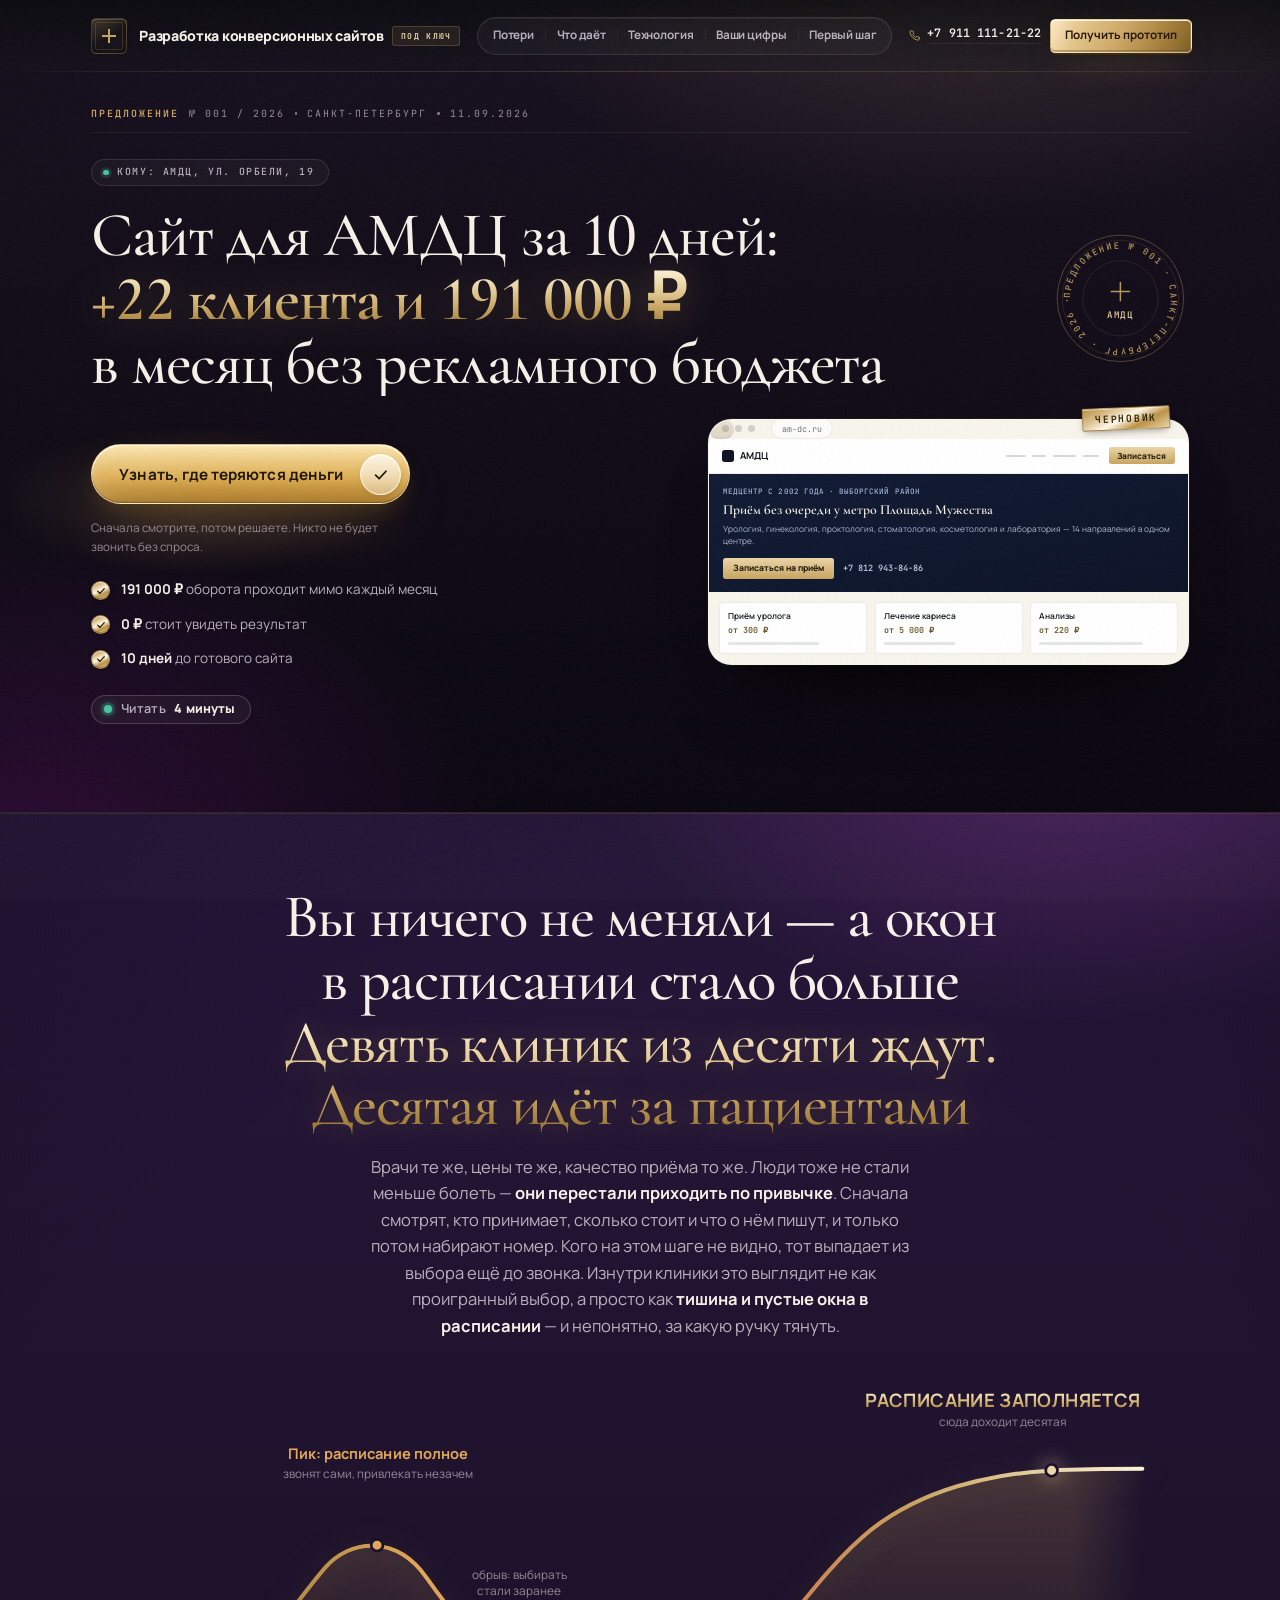
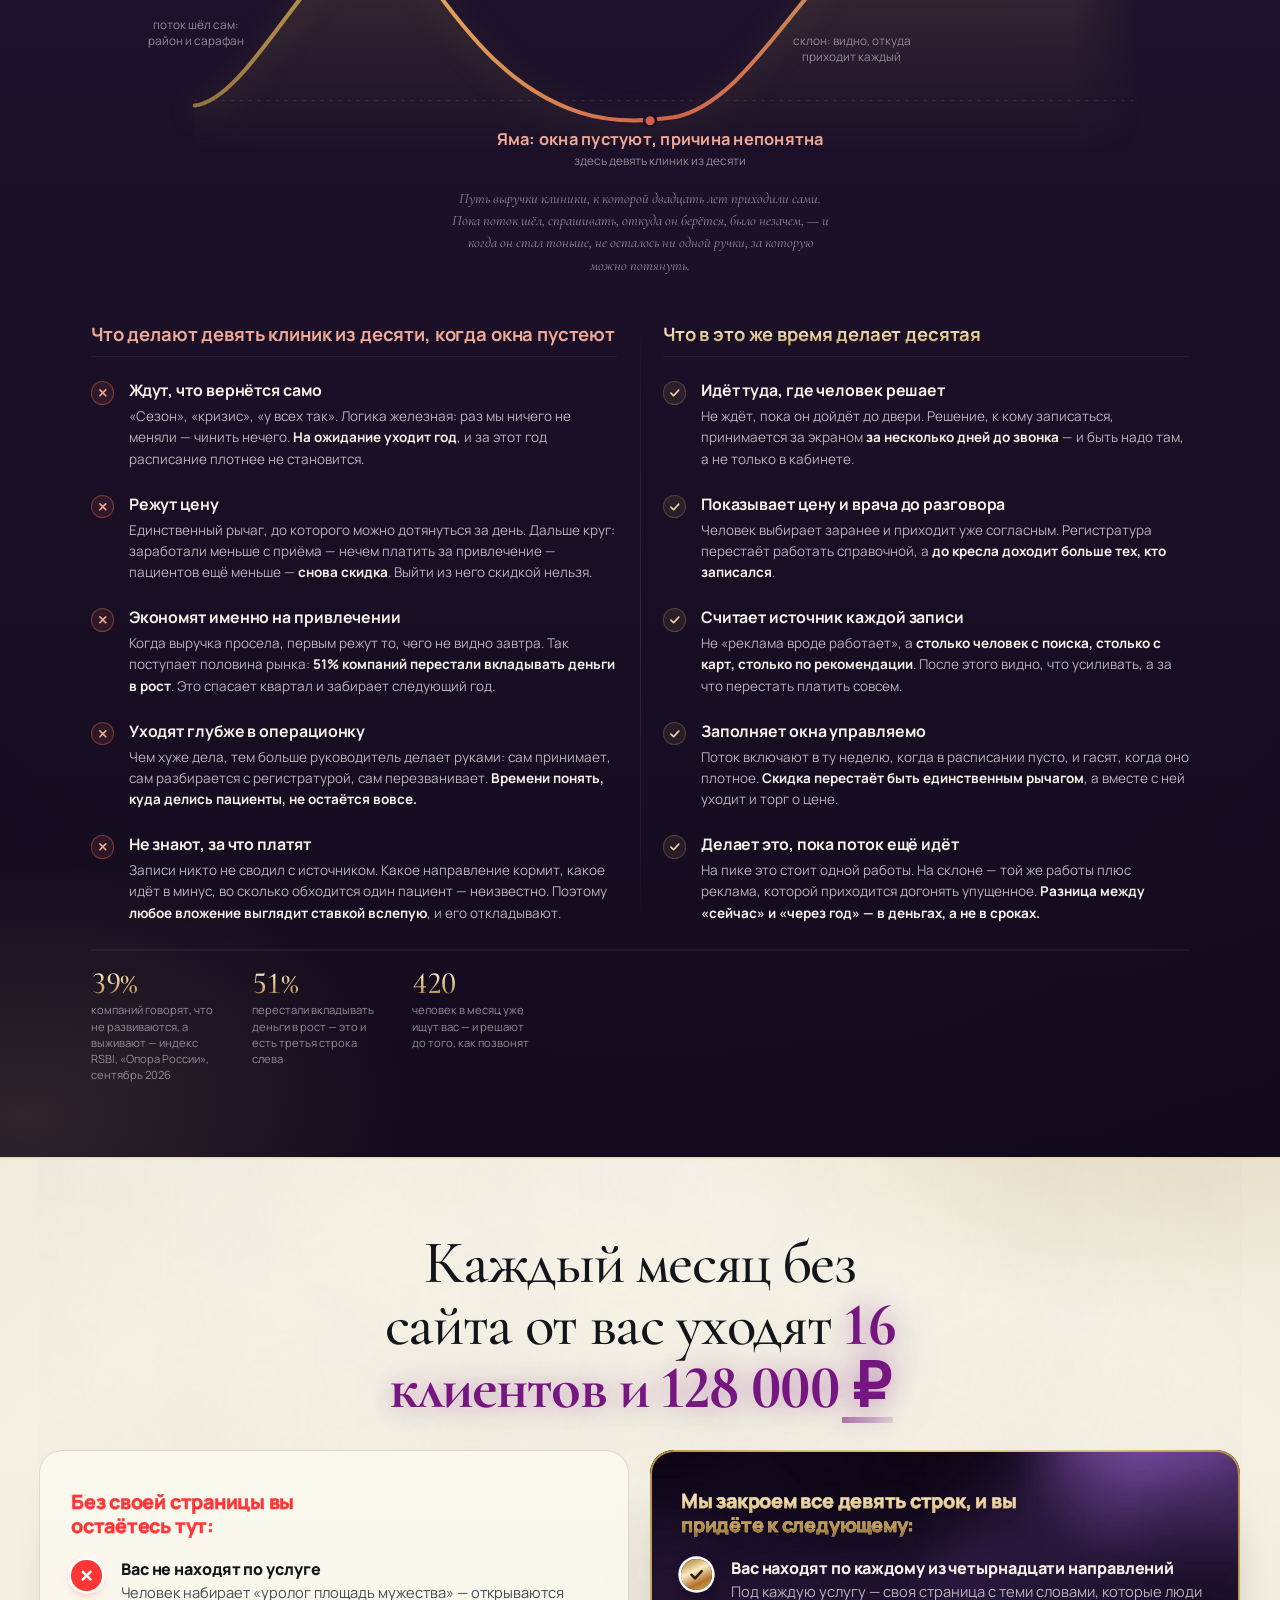
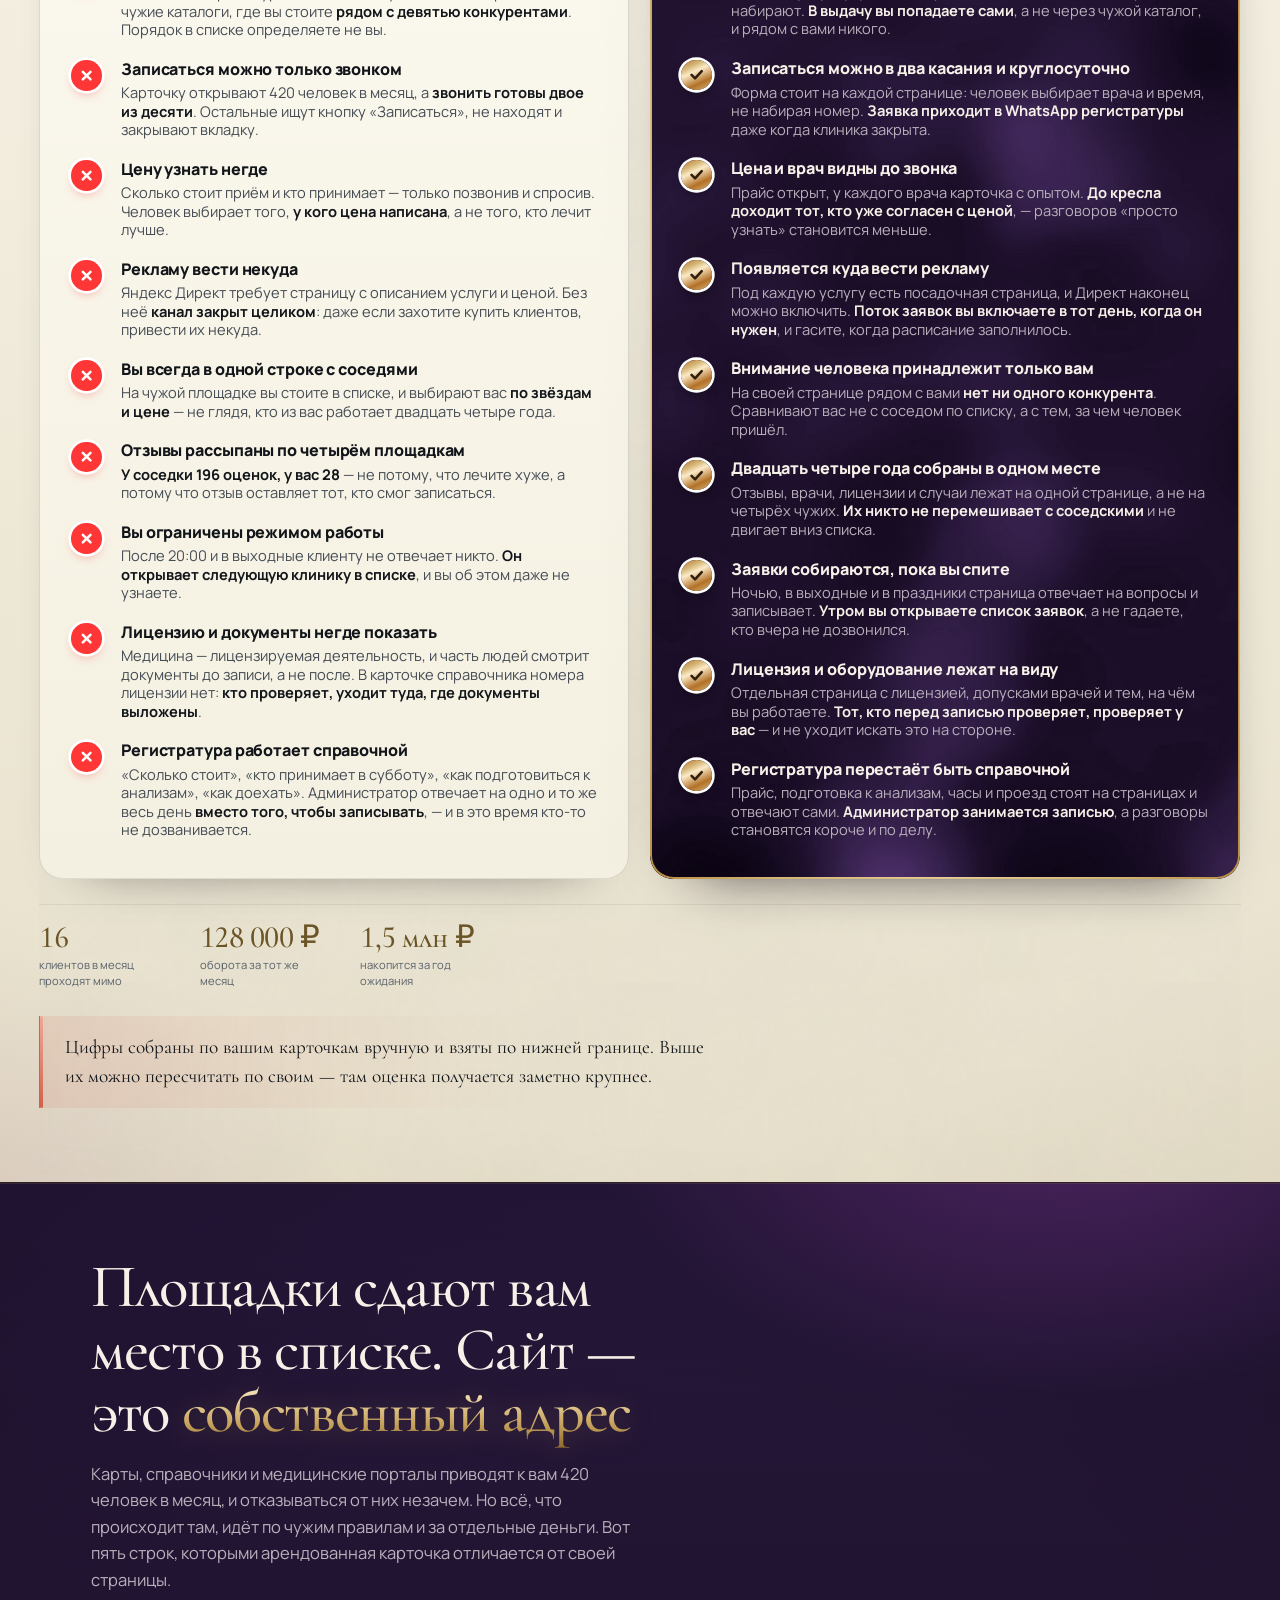
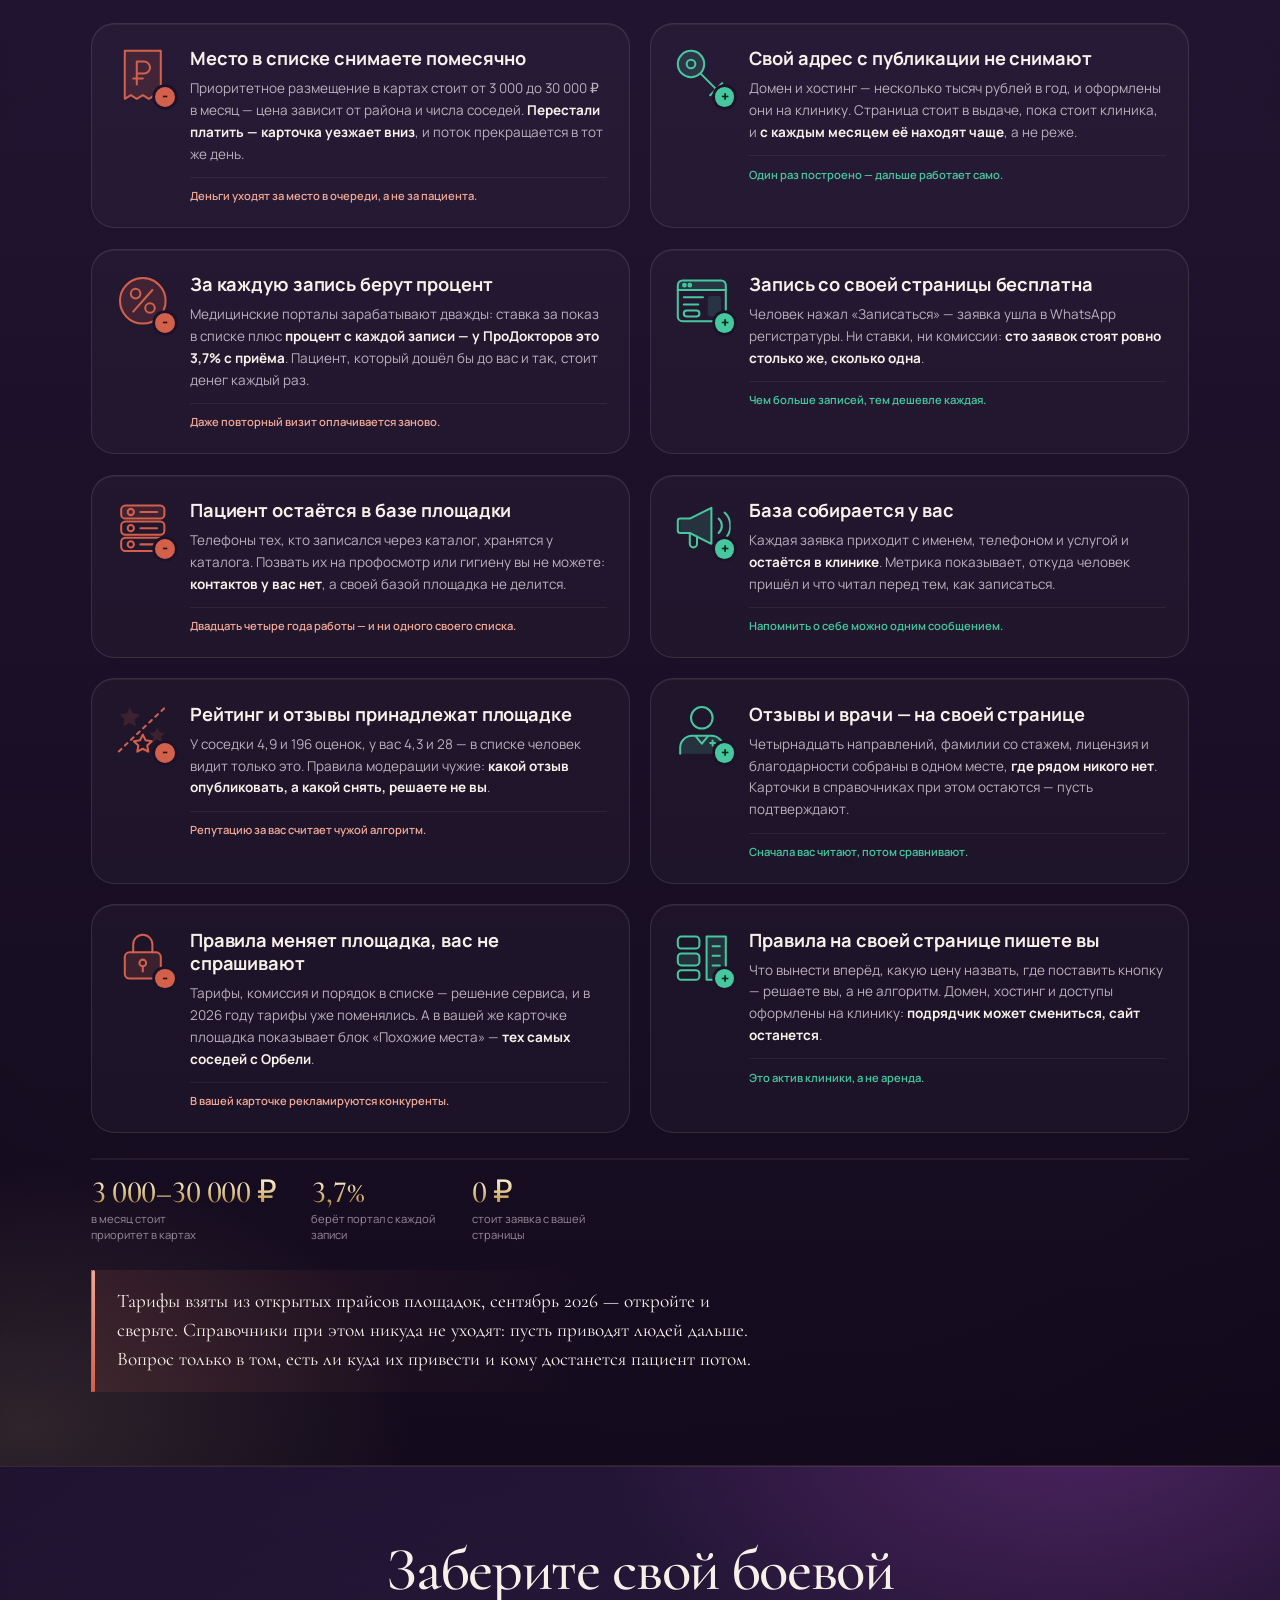
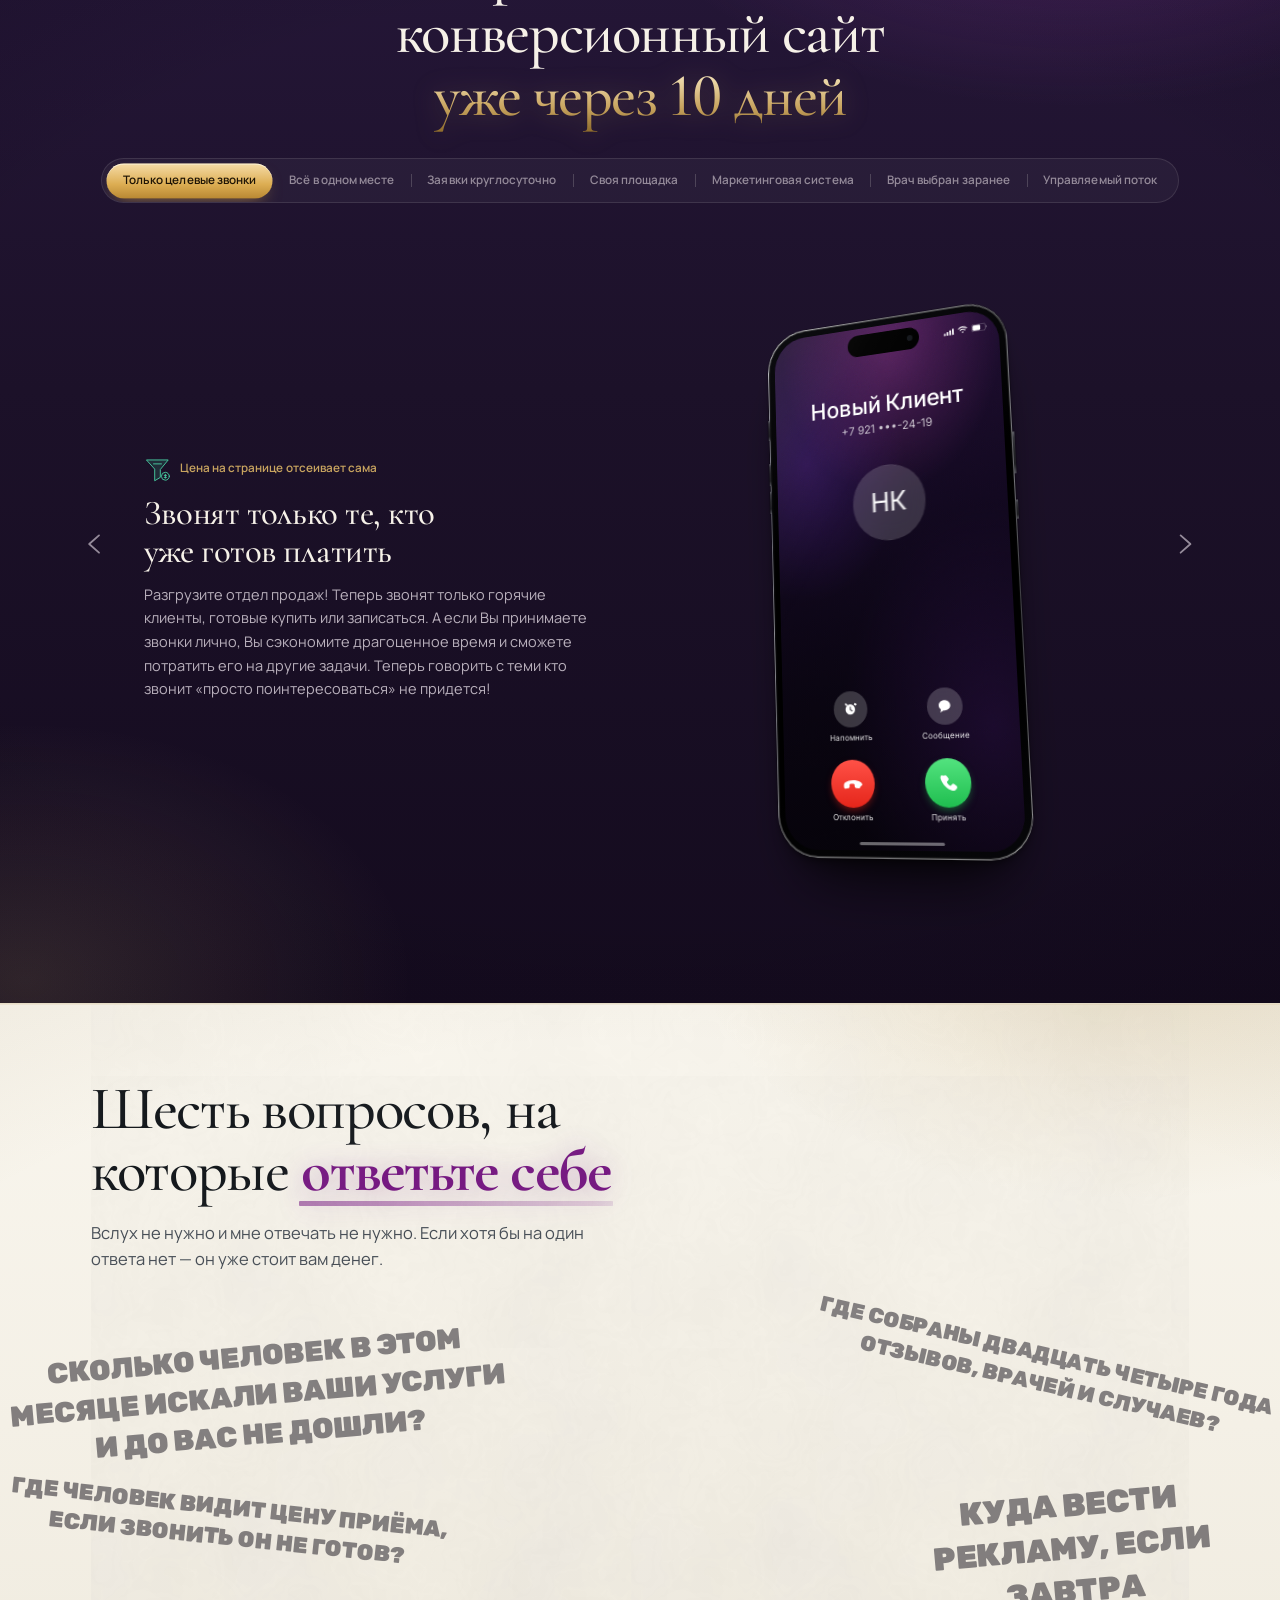
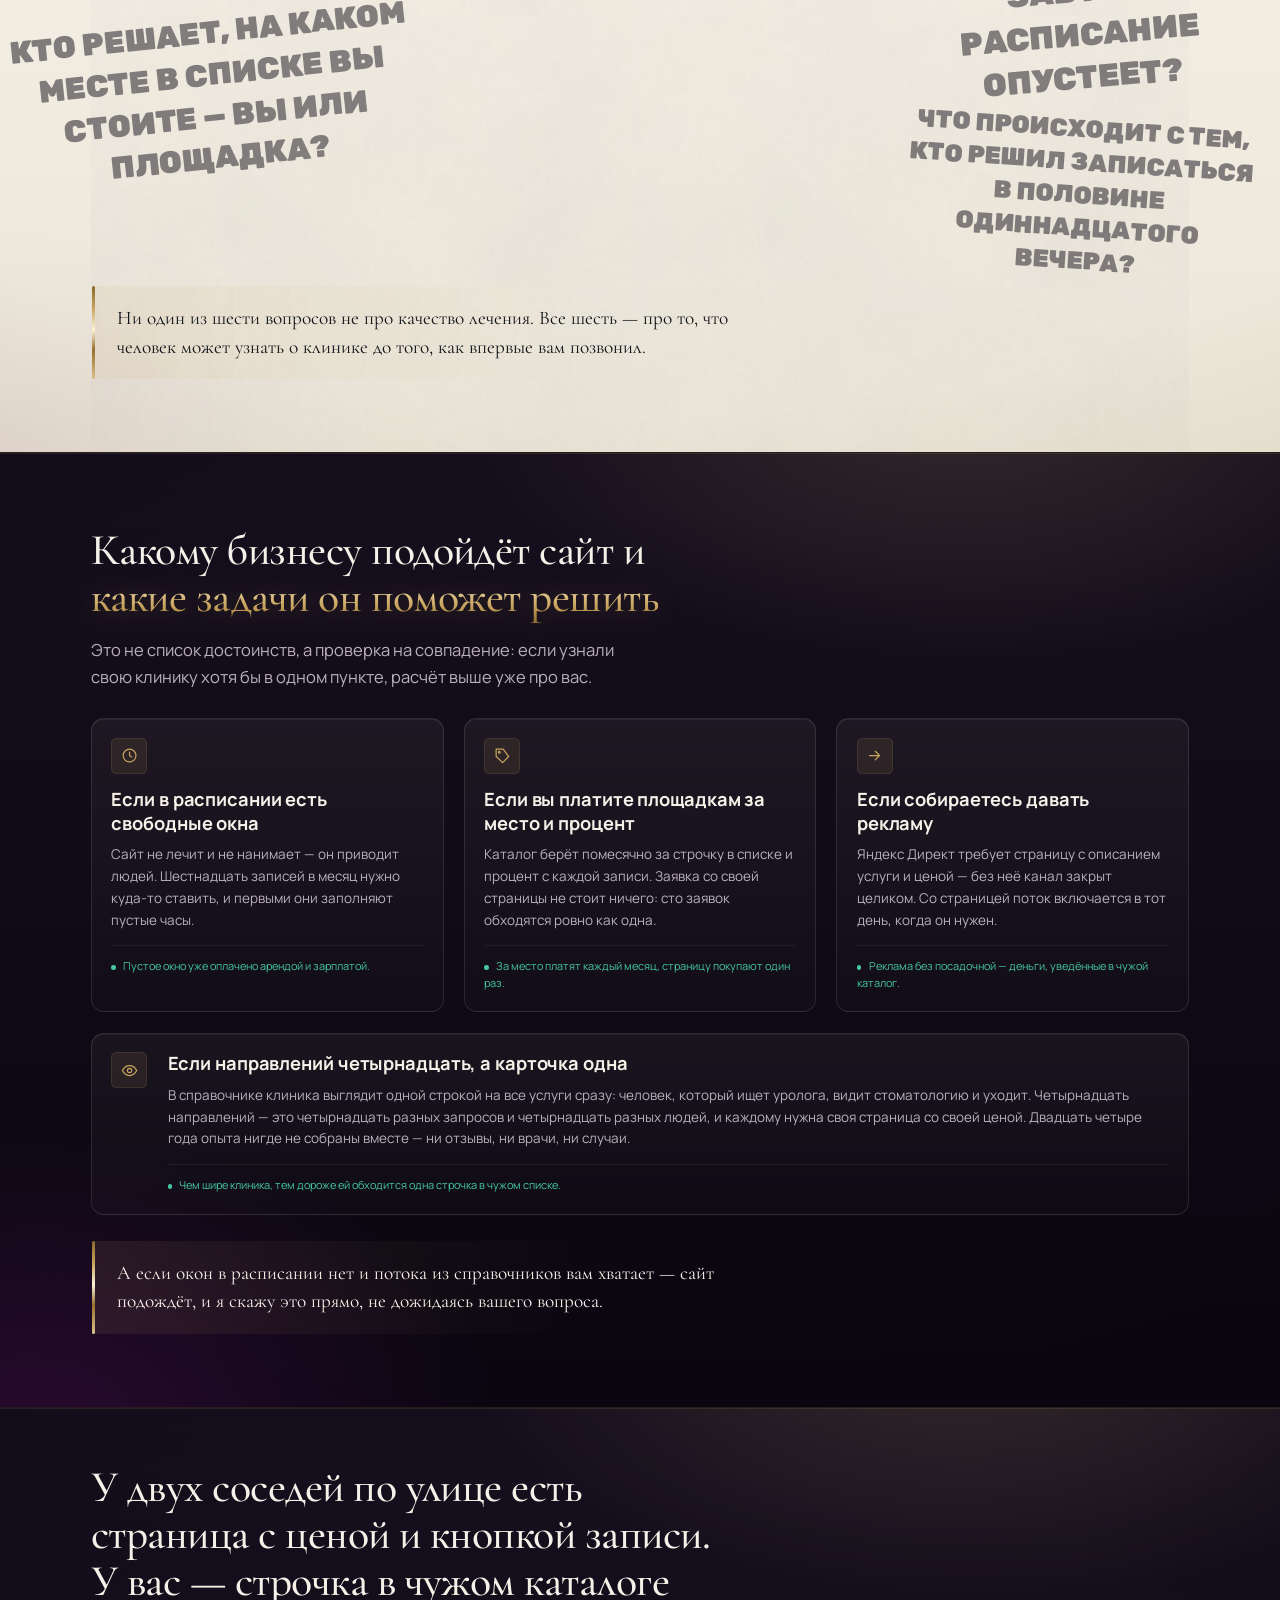
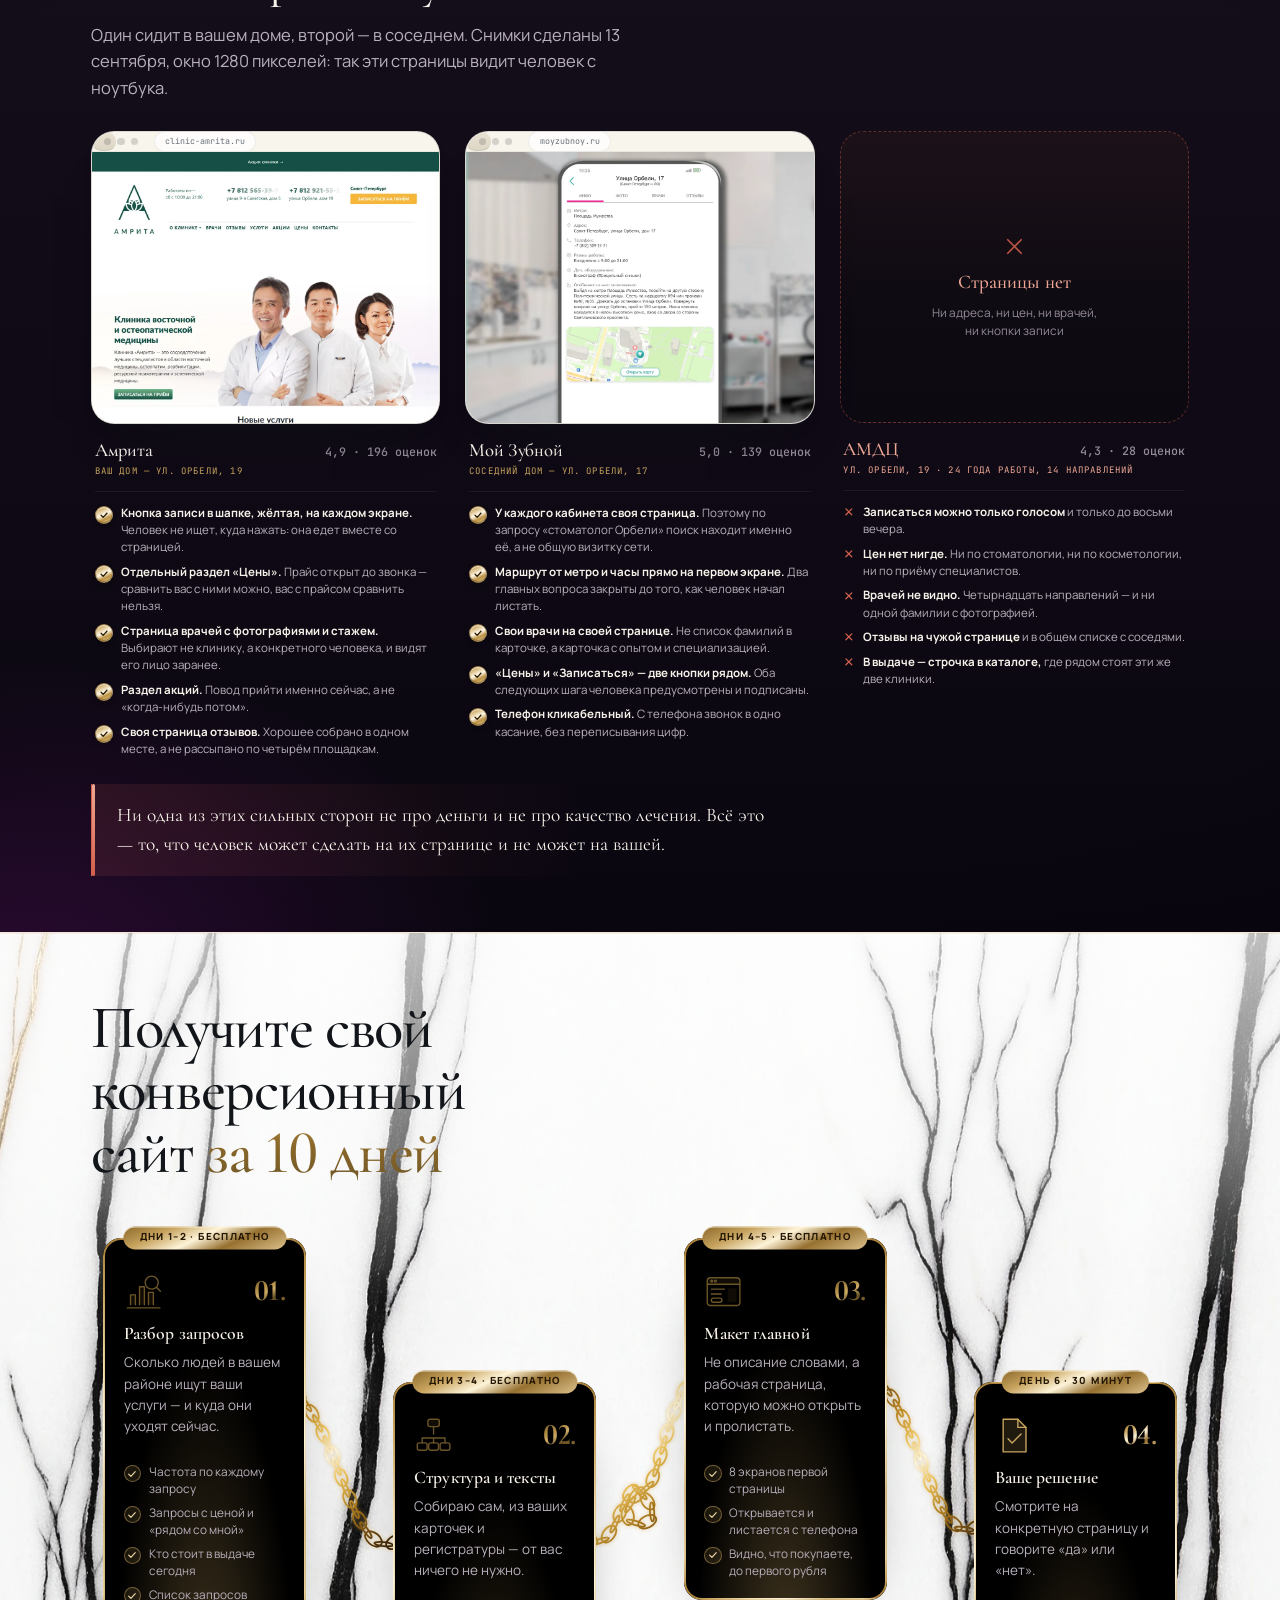
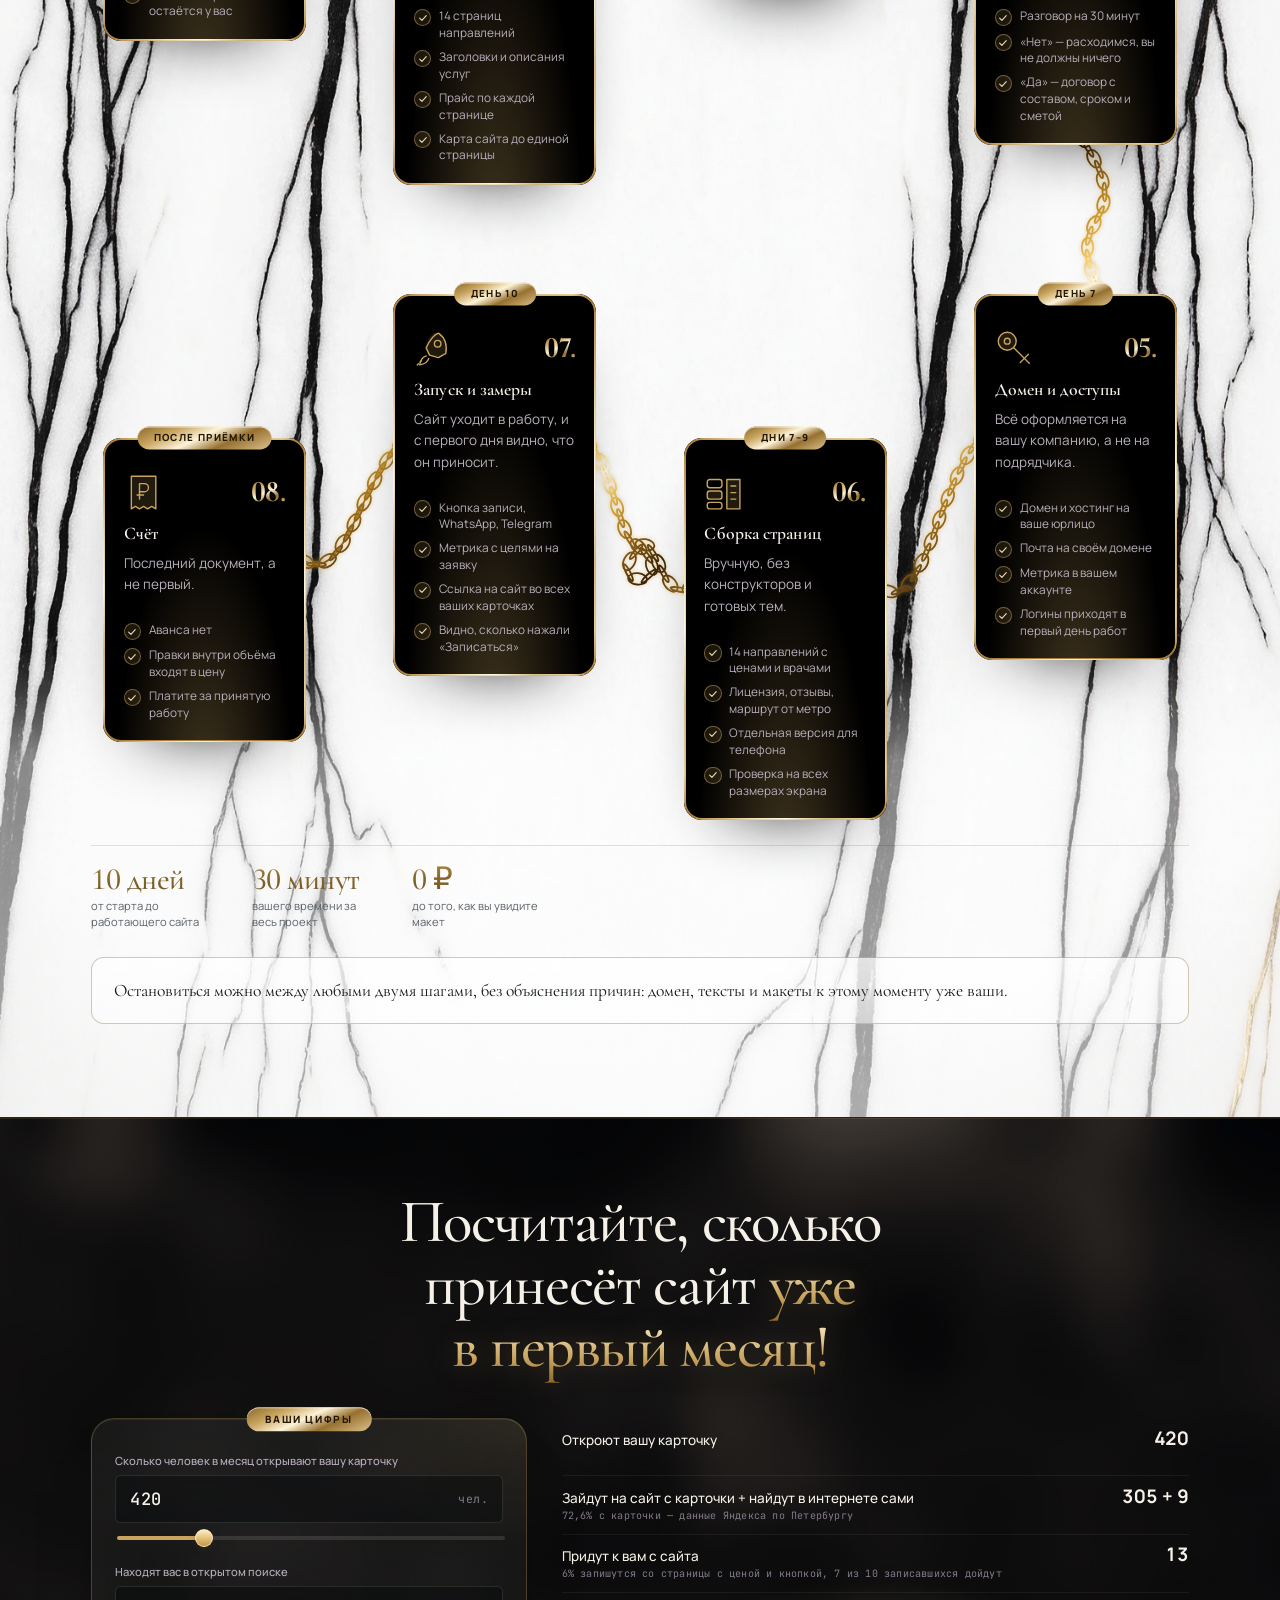
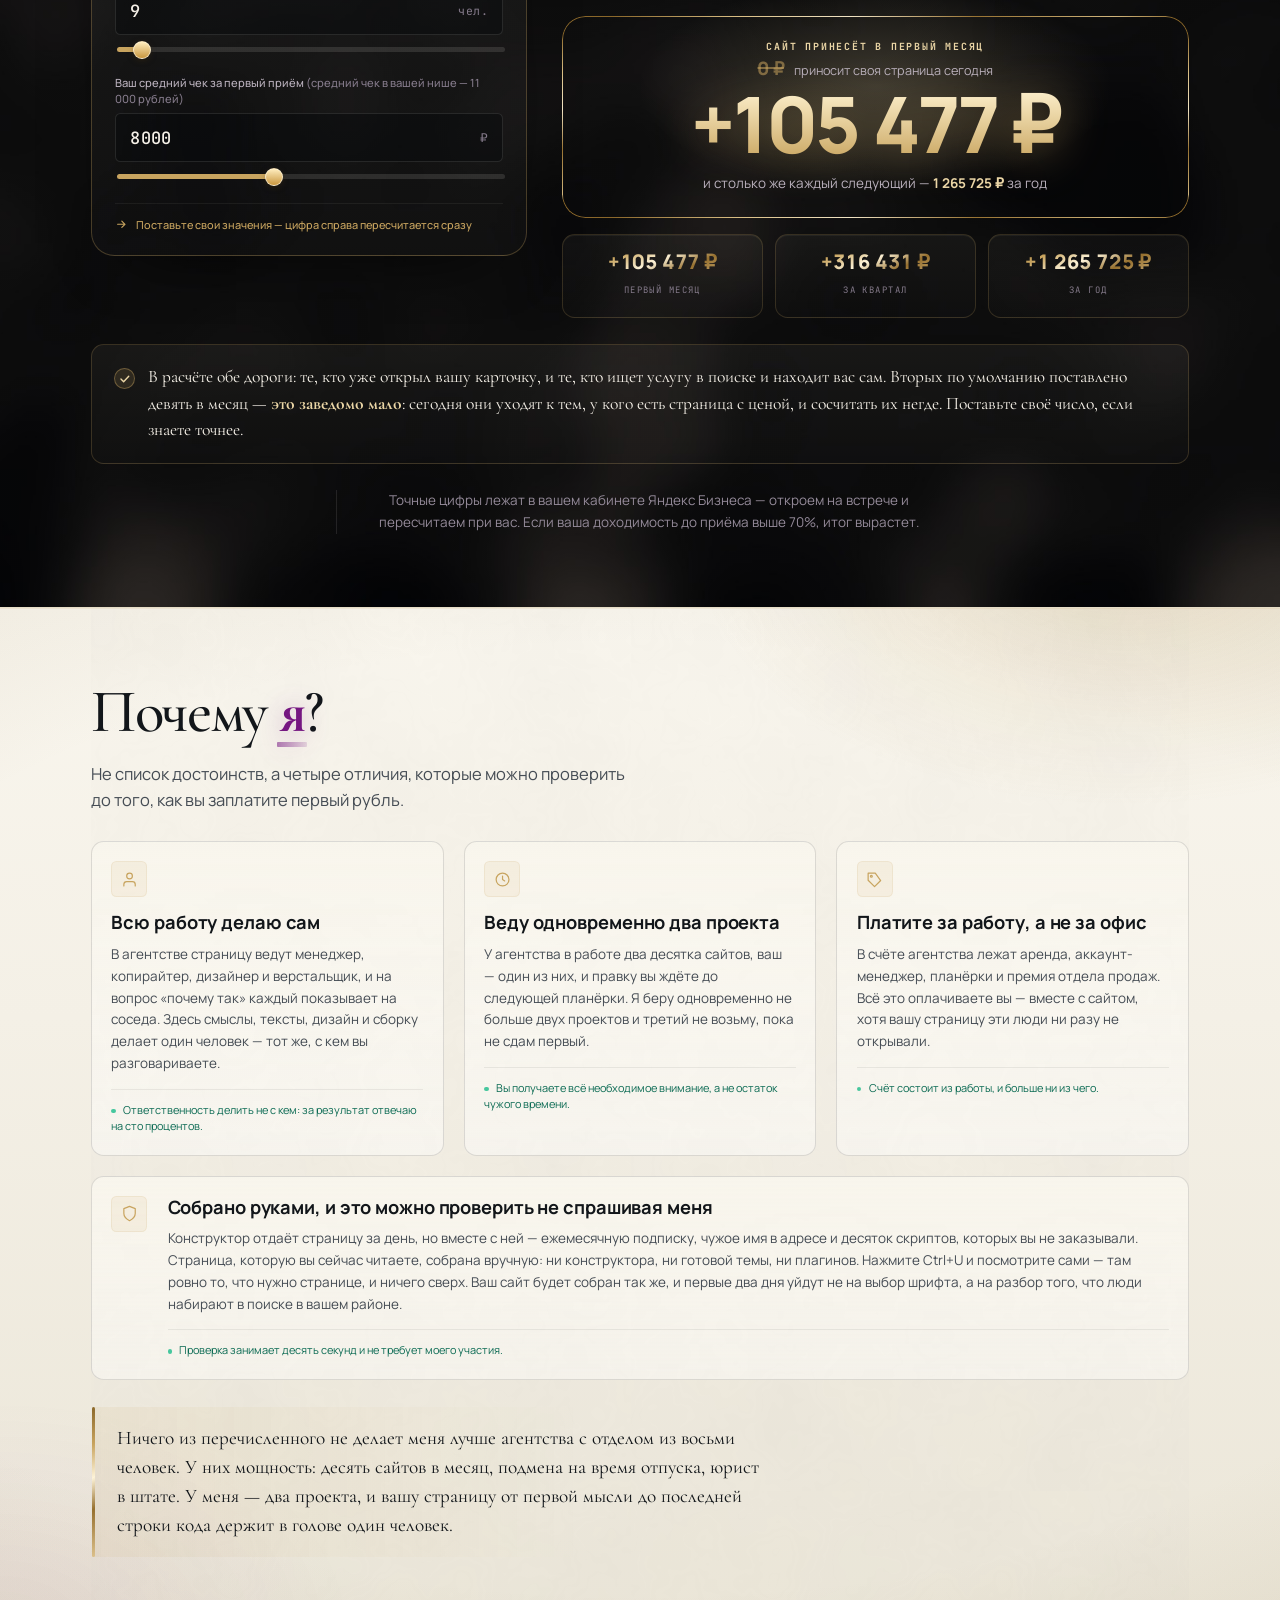
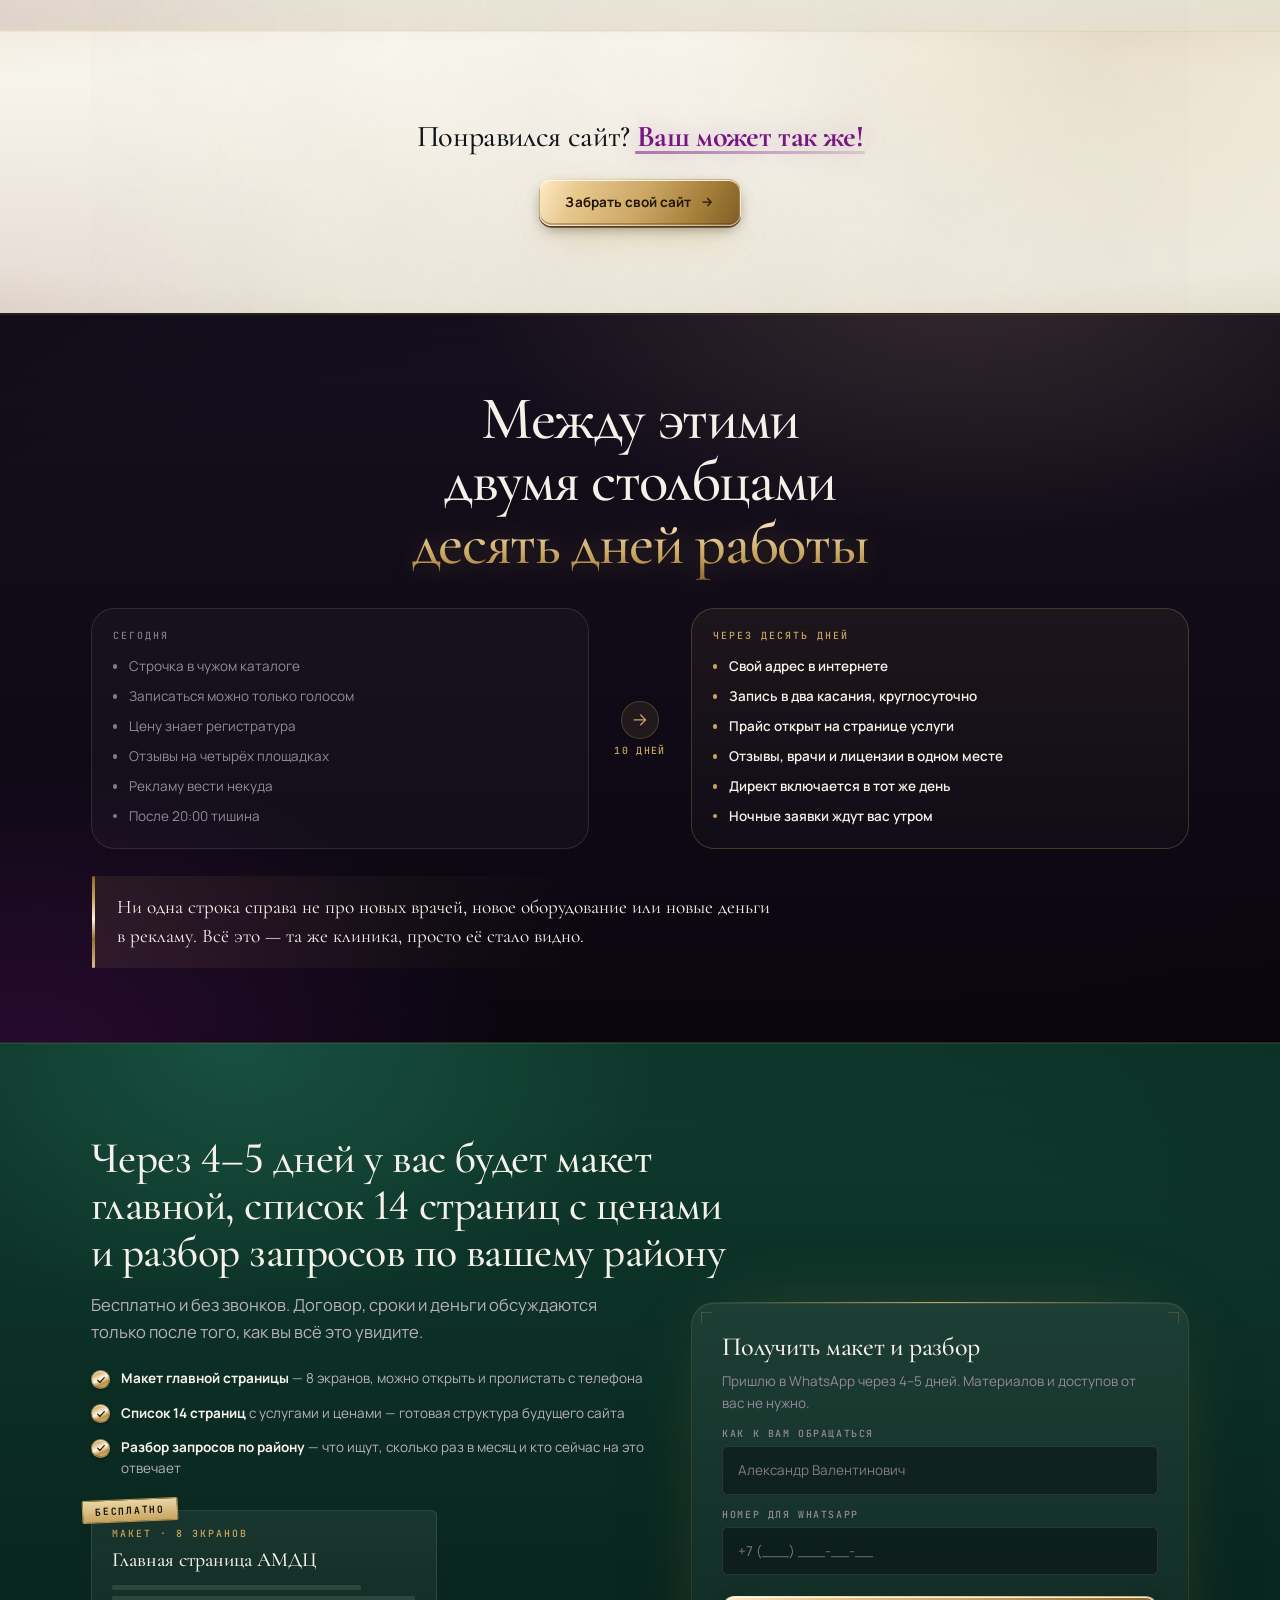
==== commit 87d83690: "Потери: по две строки в каждую панель Было по семь, стало по девять. Зеркальность сохранена: восьмая" ====
--- a/index.html
+++ b/index.html
@@ -549,7 +549,7 @@
 </section>
 
 <!-- ============ 3. ЦЕНА ОЖИДАНИЯ ============ -->
-<!-- Семь минусов во всю ширину полосы, по два в ряд.
+<!-- Девять минусов во всю ширину полосы, по два в ряд.
      Слева от каждого рисунок: он объясняет потерю раньше
      заголовка и делает её не строчкой в списке, а картиной.
 
@@ -608,11 +608,19 @@
             <span class="mk"><svg class="i" aria-hidden="true"><use href="#i-x"/></svg></span>
             <div class="tx"><b>Вы ограничены режимом работы</b><p>После 20:00 и в выходные клиенту не отвечает никто. <b>Он открывает следующую клинику в списке</b>, и вы об этом даже не узнаете.</p></div>
           </li>
+          <li>
+            <span class="mk"><svg class="i" aria-hidden="true"><use href="#i-x"/></svg></span>
+            <div class="tx"><b>Лицензию и документы негде показать</b><p>Медицина — лицензируемая деятельность, и часть людей смотрит документы до записи, а не после. В карточке справочника номера лицензии нет: <b>кто проверяет, уходит туда, где документы выложены</b>.</p></div>
+          </li>
+          <li>
+            <span class="mk"><svg class="i" aria-hidden="true"><use href="#i-x"/></svg></span>
+            <div class="tx"><b>Регистратура работает справочной</b><p>«Сколько стоит», «кто принимает в субботу», «как подготовиться к анализам», «как доехать». Администратор отвечает на одно и то же весь день <b>вместо того, чтобы записывать</b>, — и в это время кто-то не дозванивается.</p></div>
+          </li>
         </ul>
       </div>
 
       <div class="duel-c pos">
-        <h3>Мы закроем все семь строк, и вы придёте к следующему:</h3>
+        <h3>Мы закроем все девять строк, и вы придёте к следующему:</h3>
         <ul>
           <li>
             <span class="mk"><svg class="i" aria-hidden="true"><use href="#i-check"/></svg></span>
@@ -641,6 +649,14 @@
           <li>
             <span class="mk"><svg class="i" aria-hidden="true"><use href="#i-check"/></svg></span>
             <div class="tx"><b>Заявки собираются, пока вы спите</b><p>Ночью, в выходные и в праздники страница отвечает на вопросы и записывает. <b>Утром вы открываете список заявок</b>, а не гадаете, кто вчера не дозвонился.</p></div>
+          </li>
+          <li>
+            <span class="mk"><svg class="i" aria-hidden="true"><use href="#i-check"/></svg></span>
+            <div class="tx"><b>Лицензия и оборудование лежат на виду</b><p>Отдельная страница с лицензией, допусками врачей и тем, на чём вы работаете. <b>Тот, кто перед записью проверяет, проверяет у вас</b> — и не уходит искать это на стороне.</p></div>
+          </li>
+          <li>
+            <span class="mk"><svg class="i" aria-hidden="true"><use href="#i-check"/></svg></span>
+            <div class="tx"><b>Регистратура перестаёт быть справочной</b><p>Прайс, подготовка к анализам, часы и проезд стоят на страницах и отвечают сами. <b>Администратор занимается записью</b>, а разговоры становятся короче и по делу.</p></div>
           </li>
         </ul>
       </div>
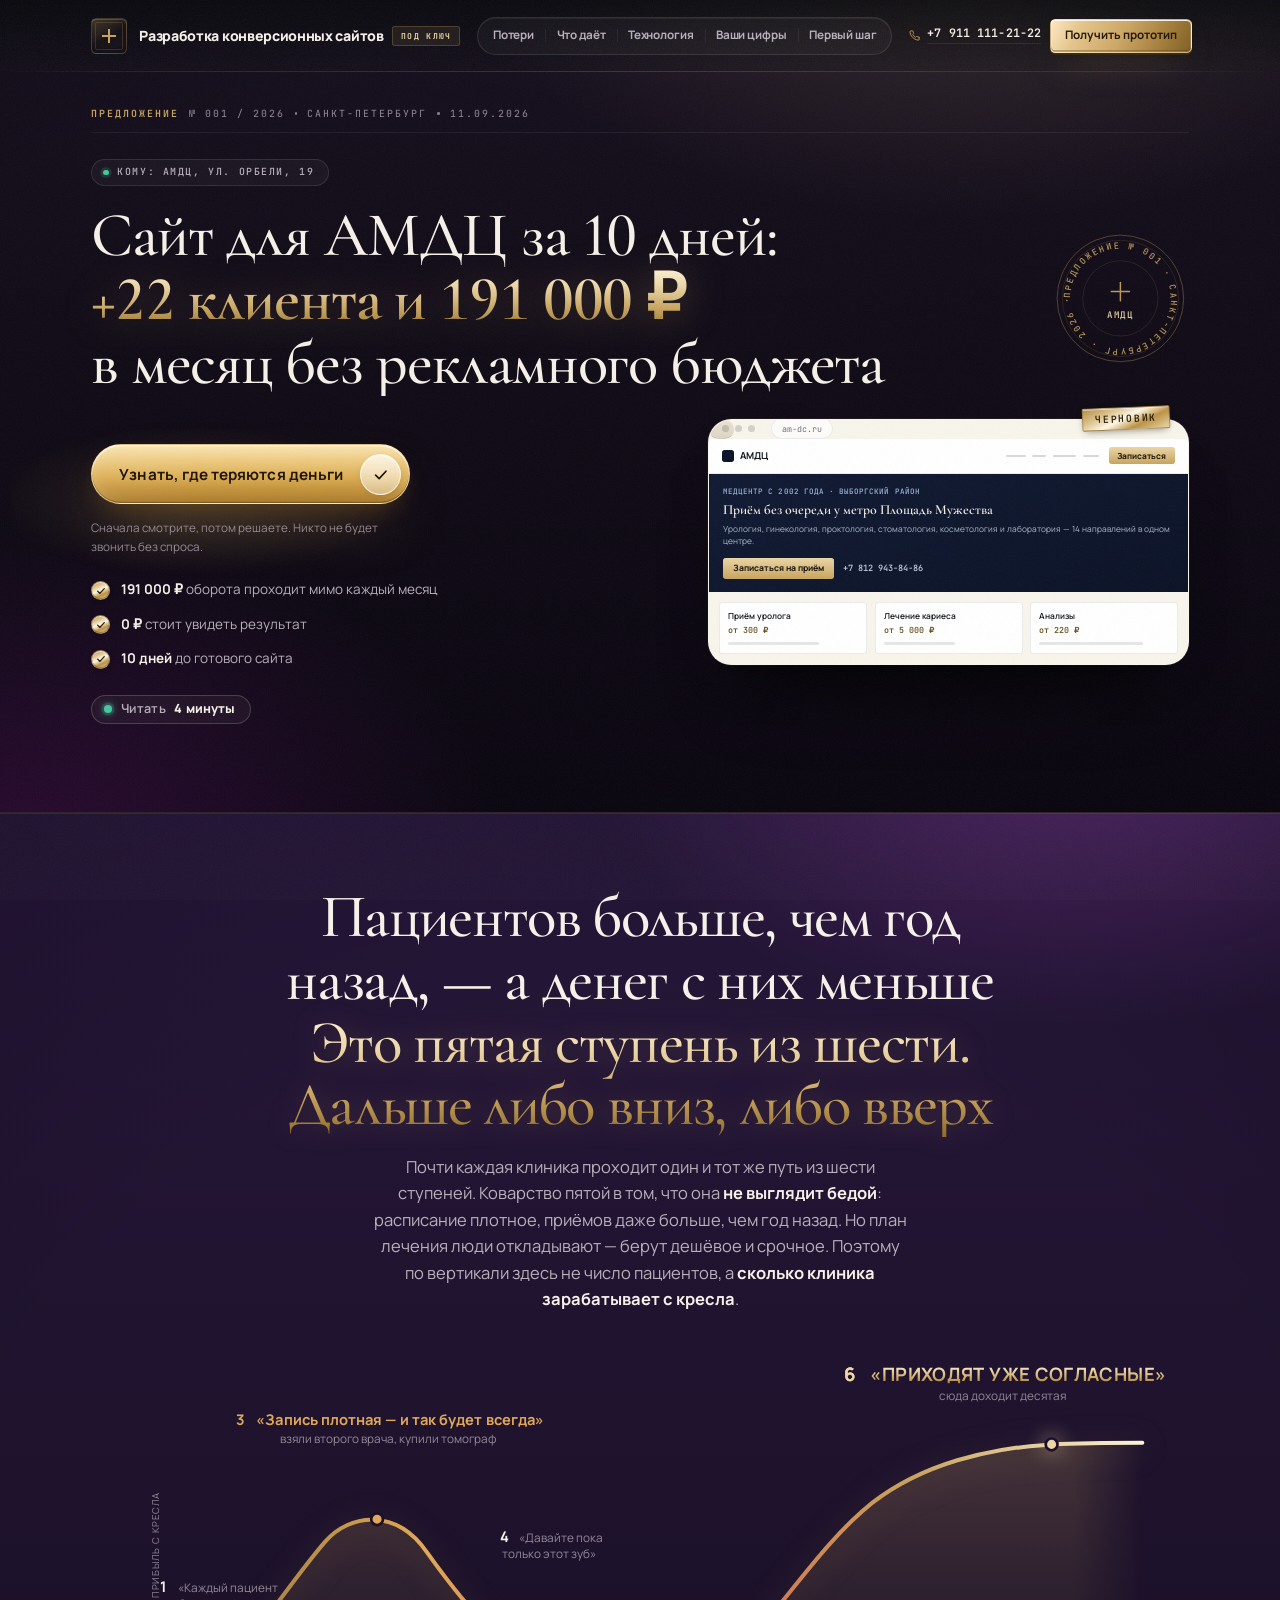
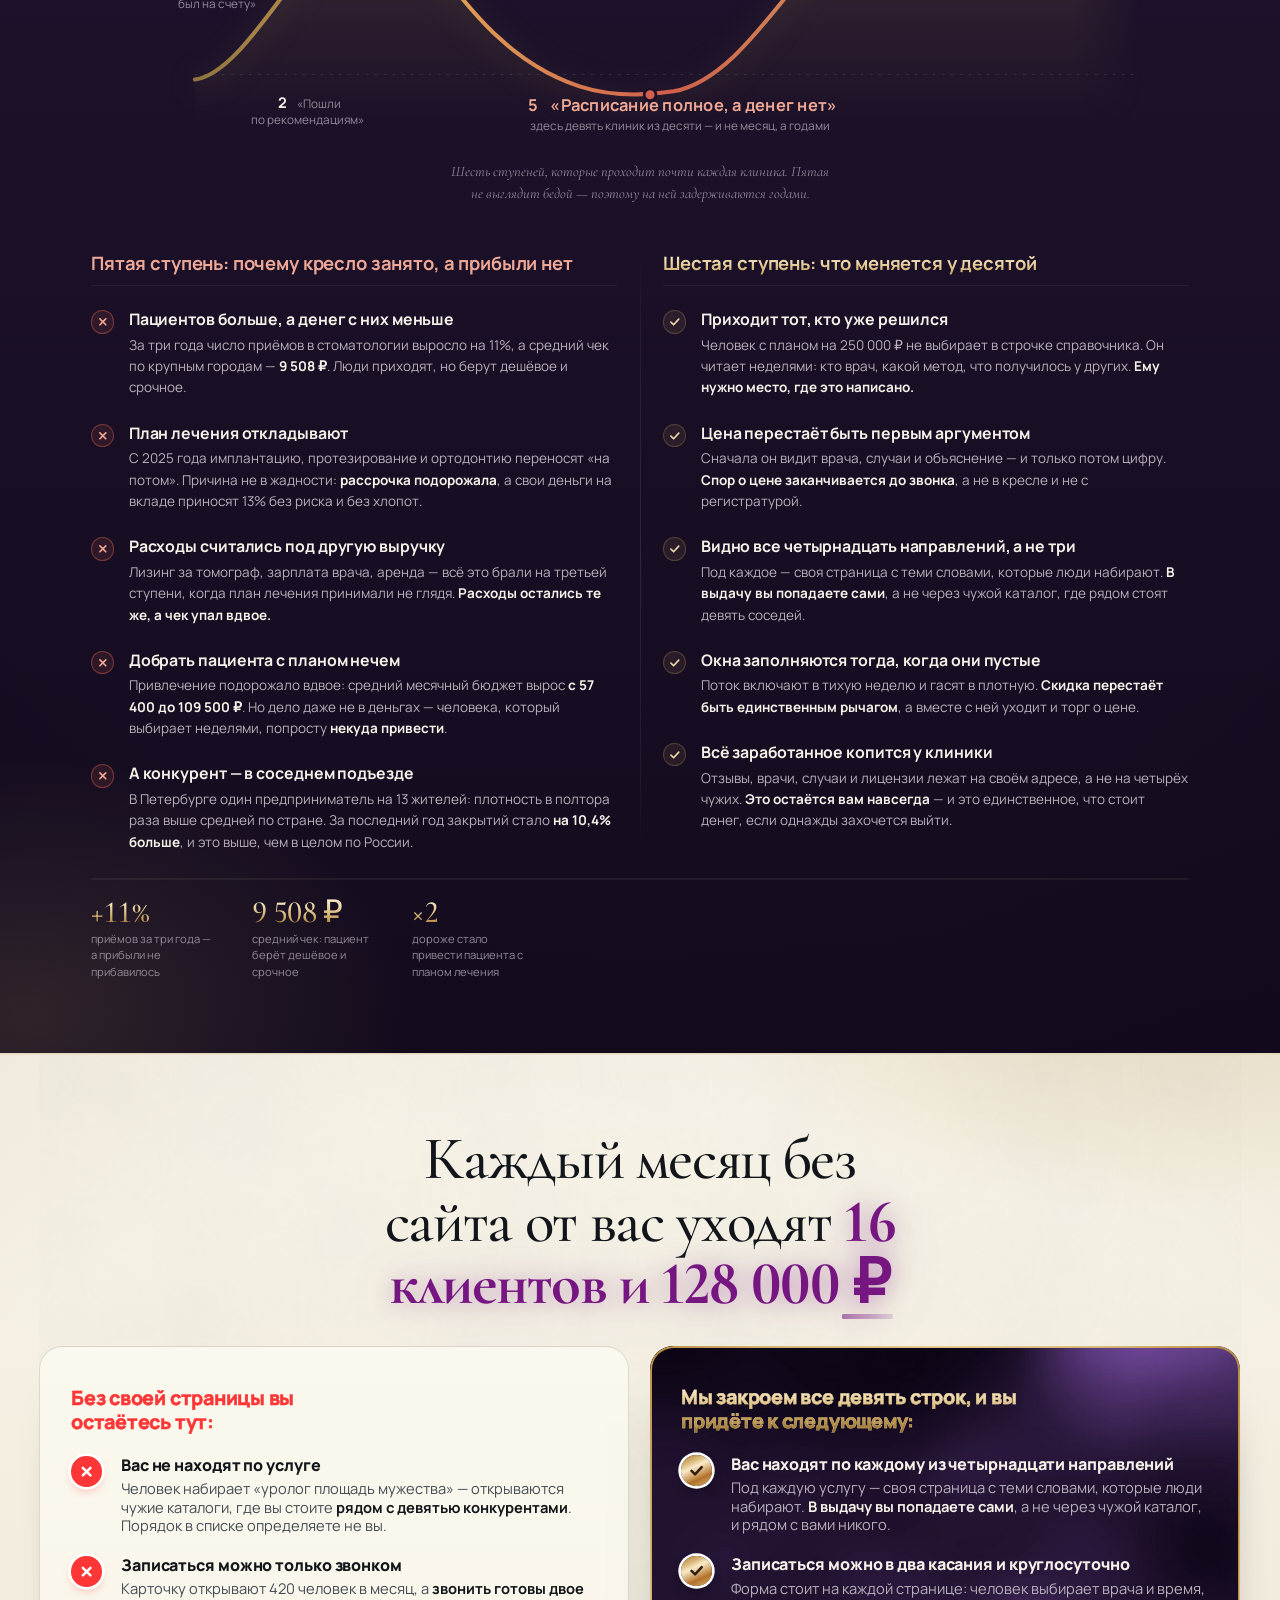
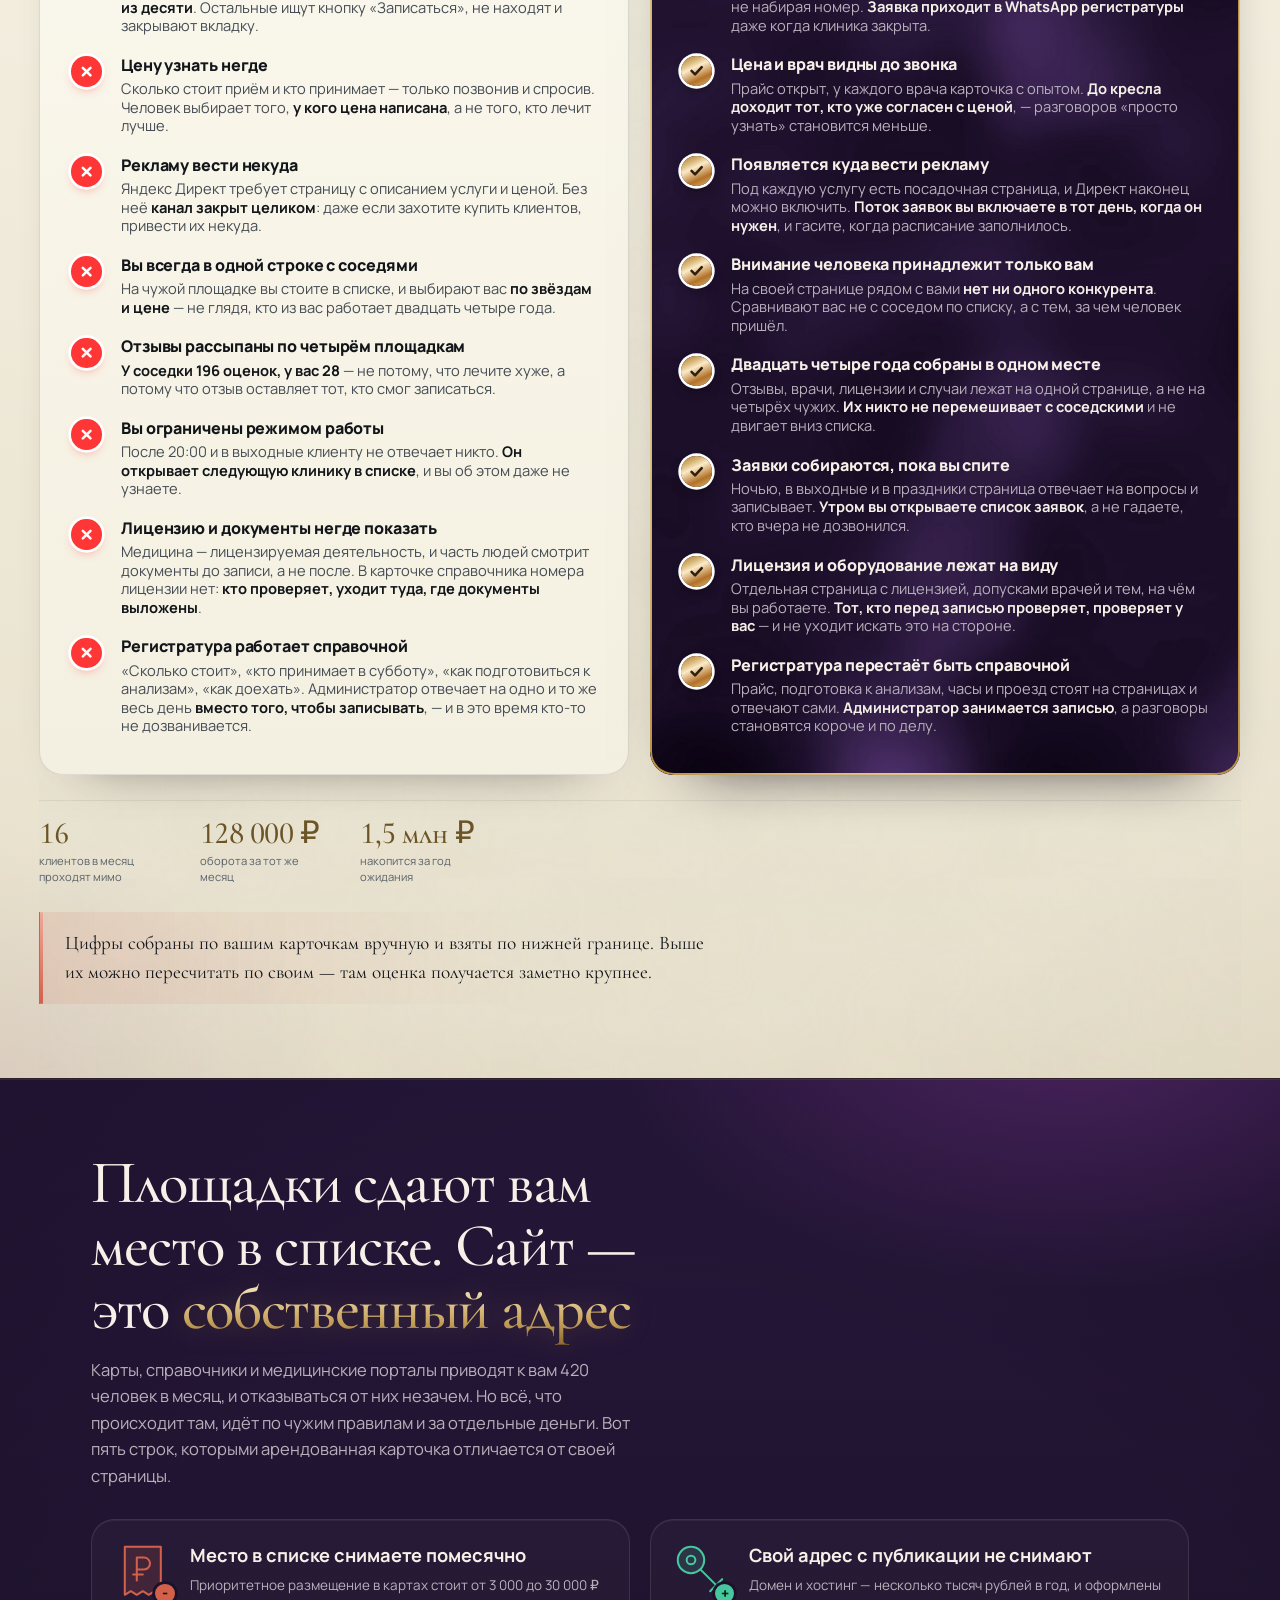
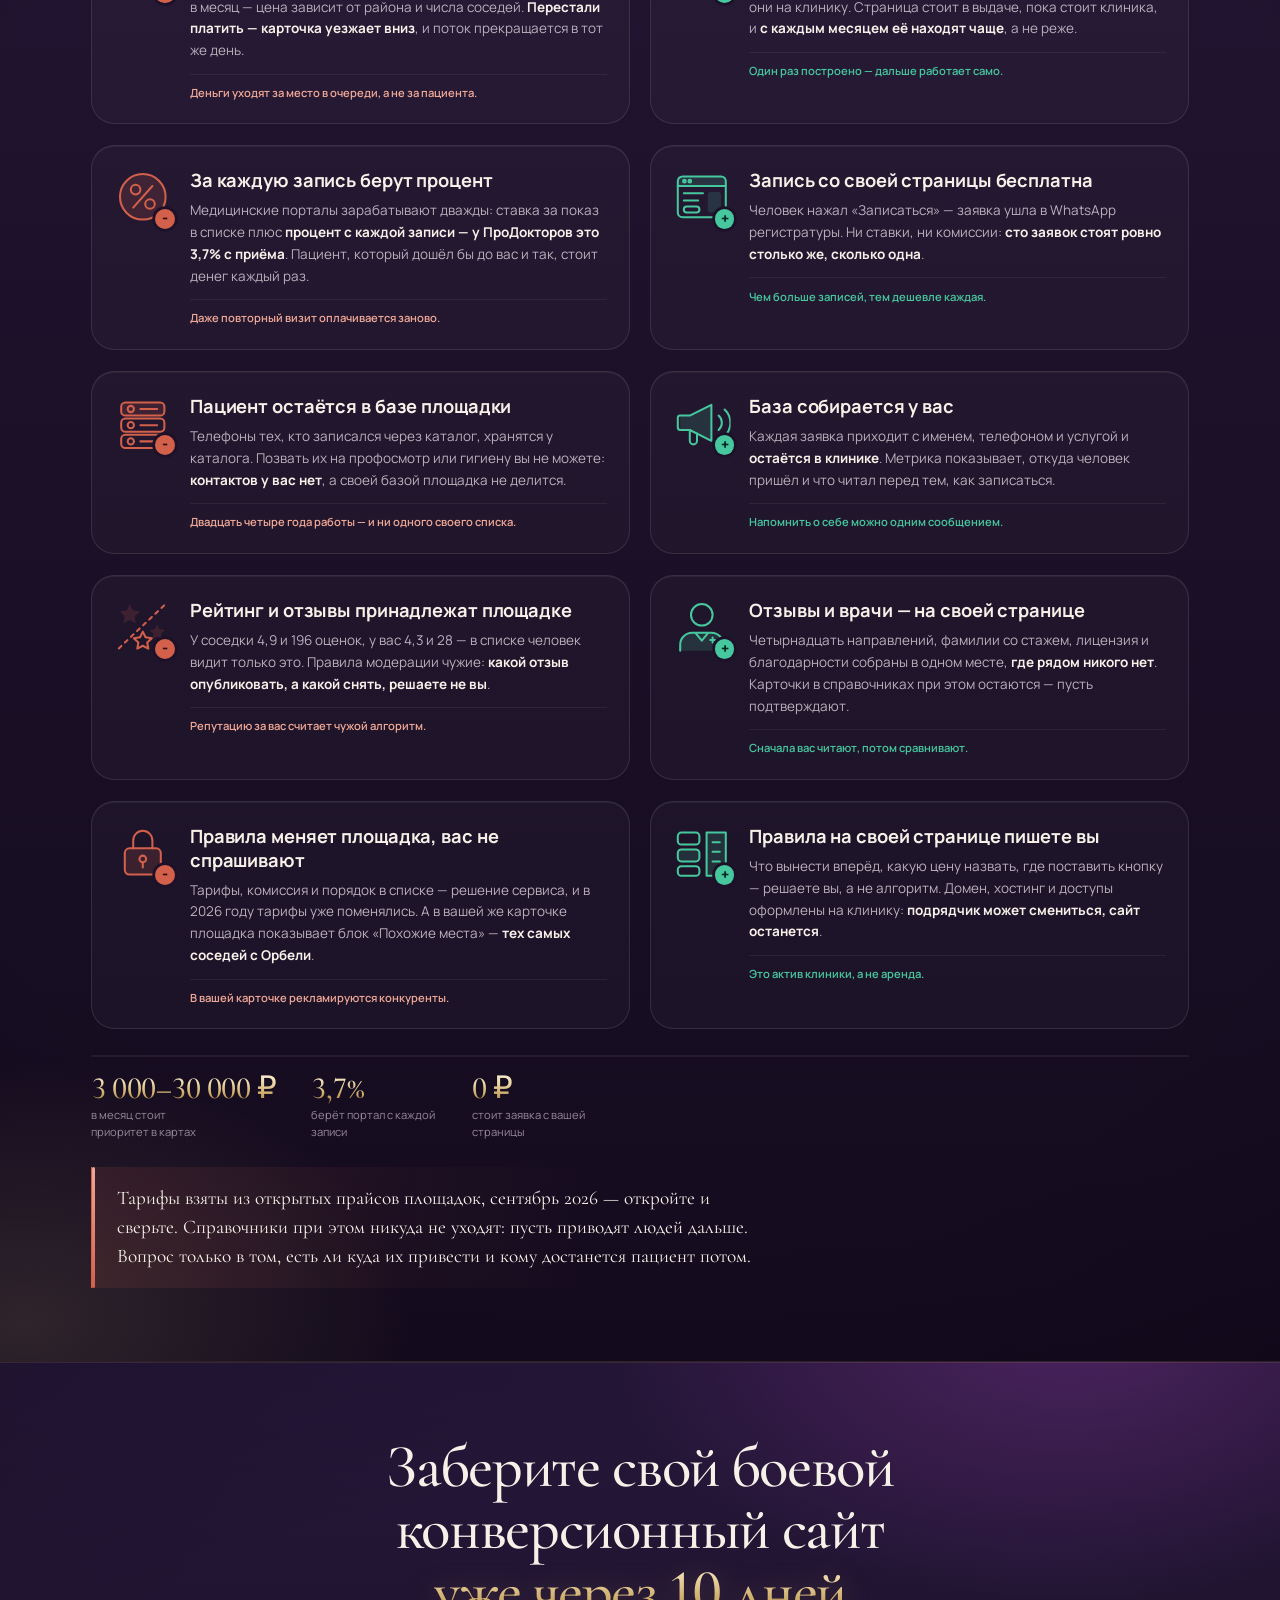
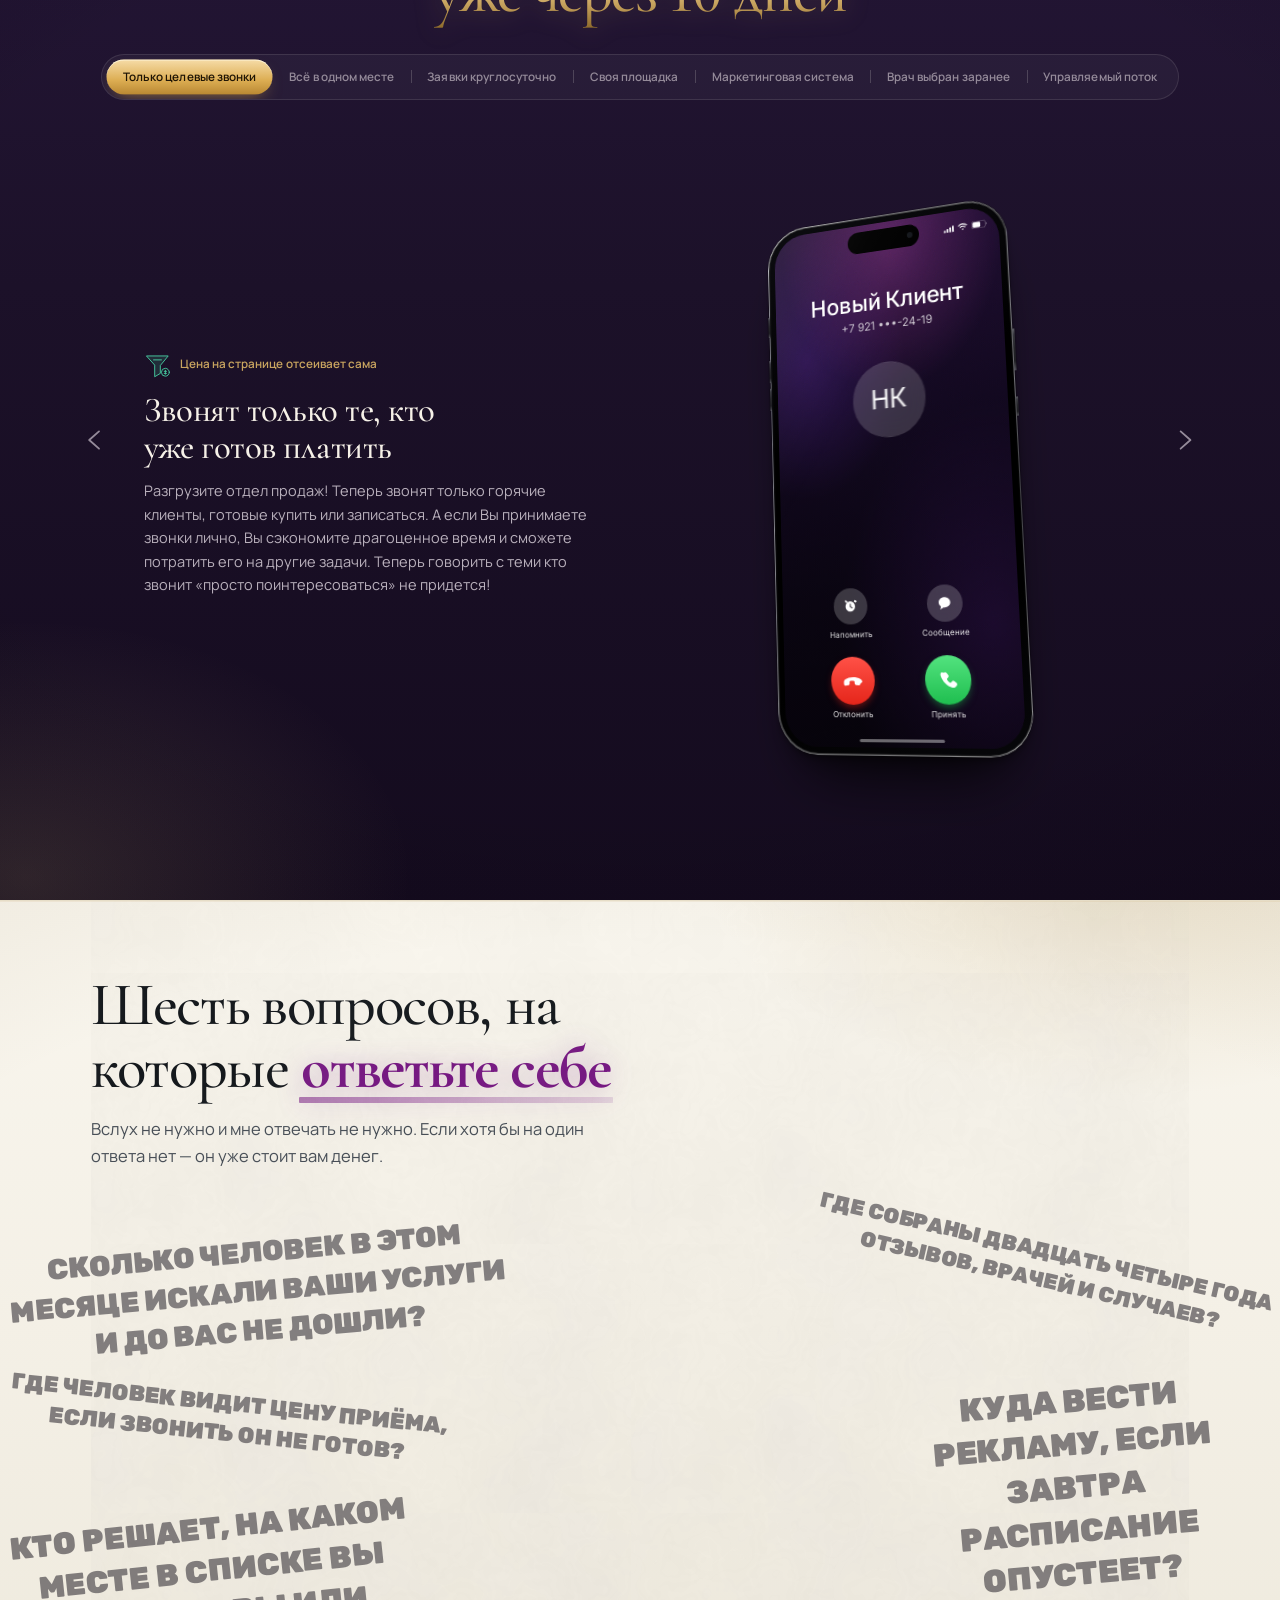
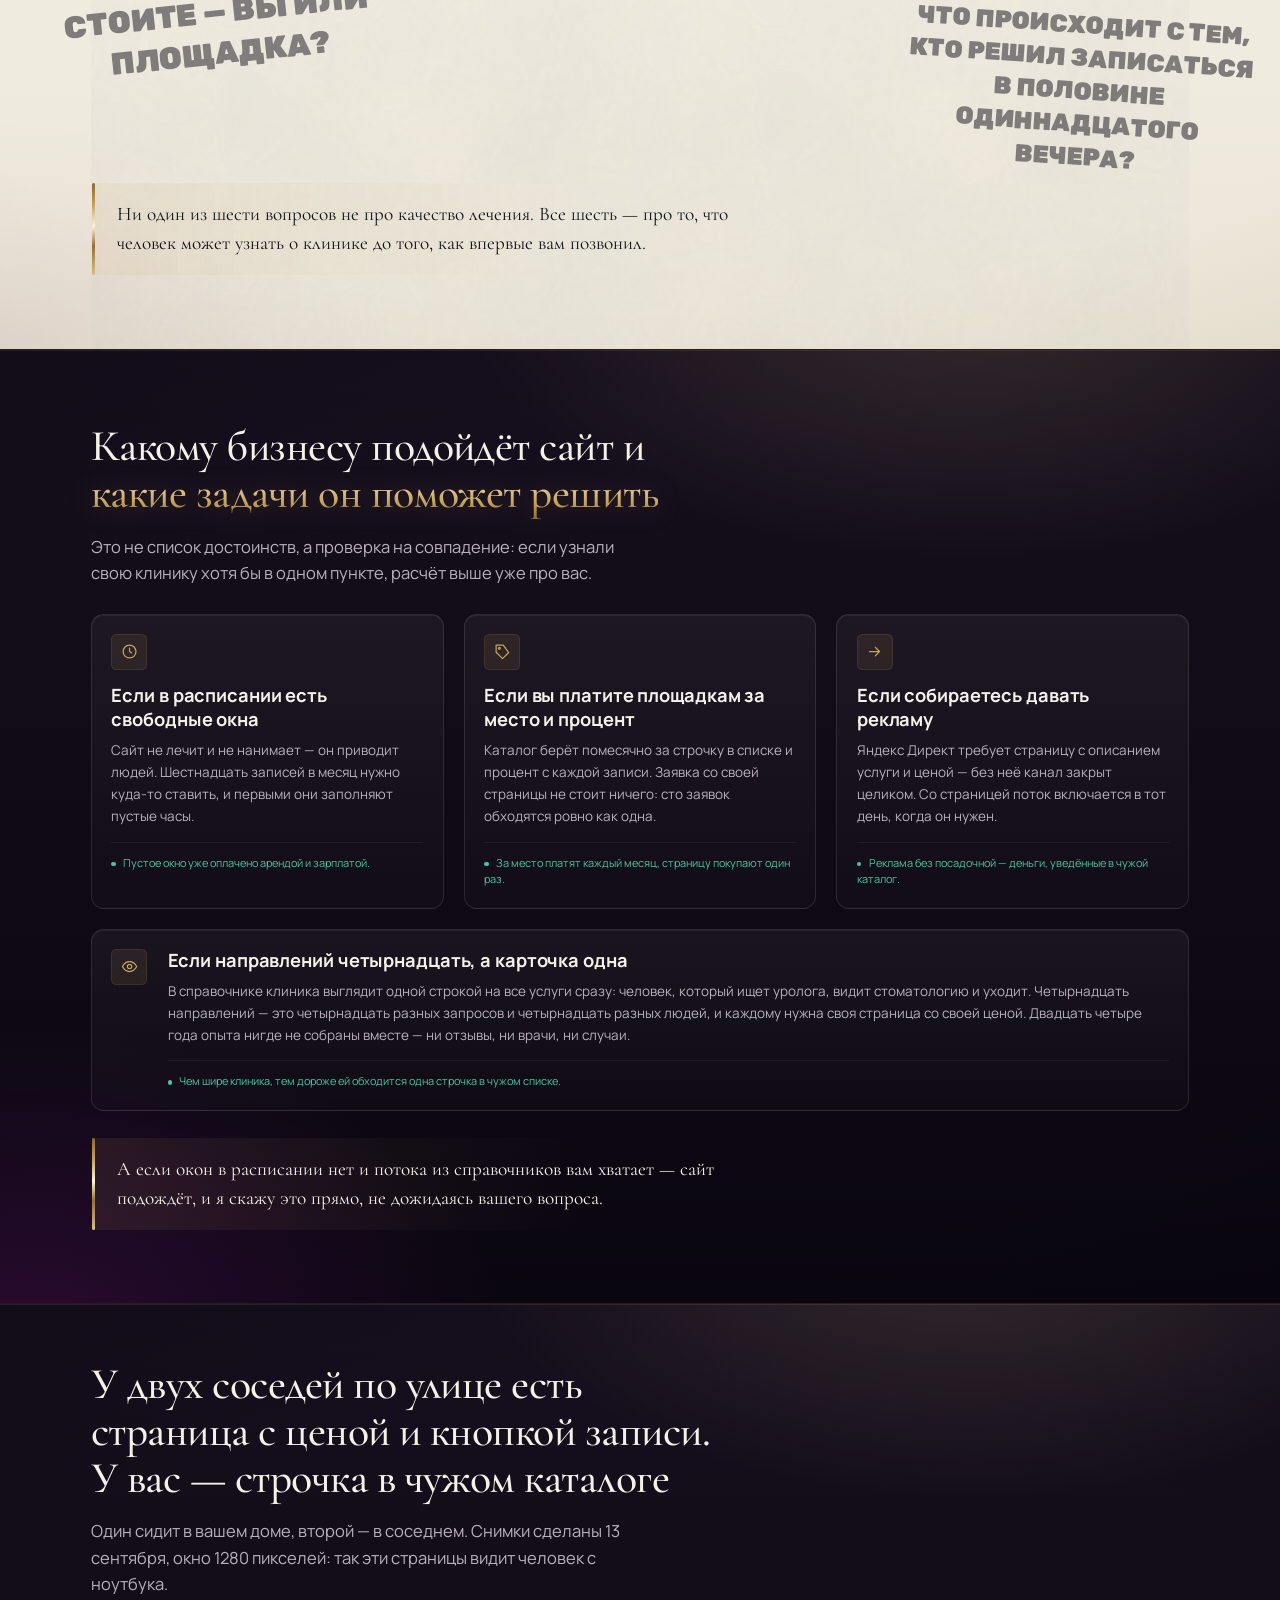
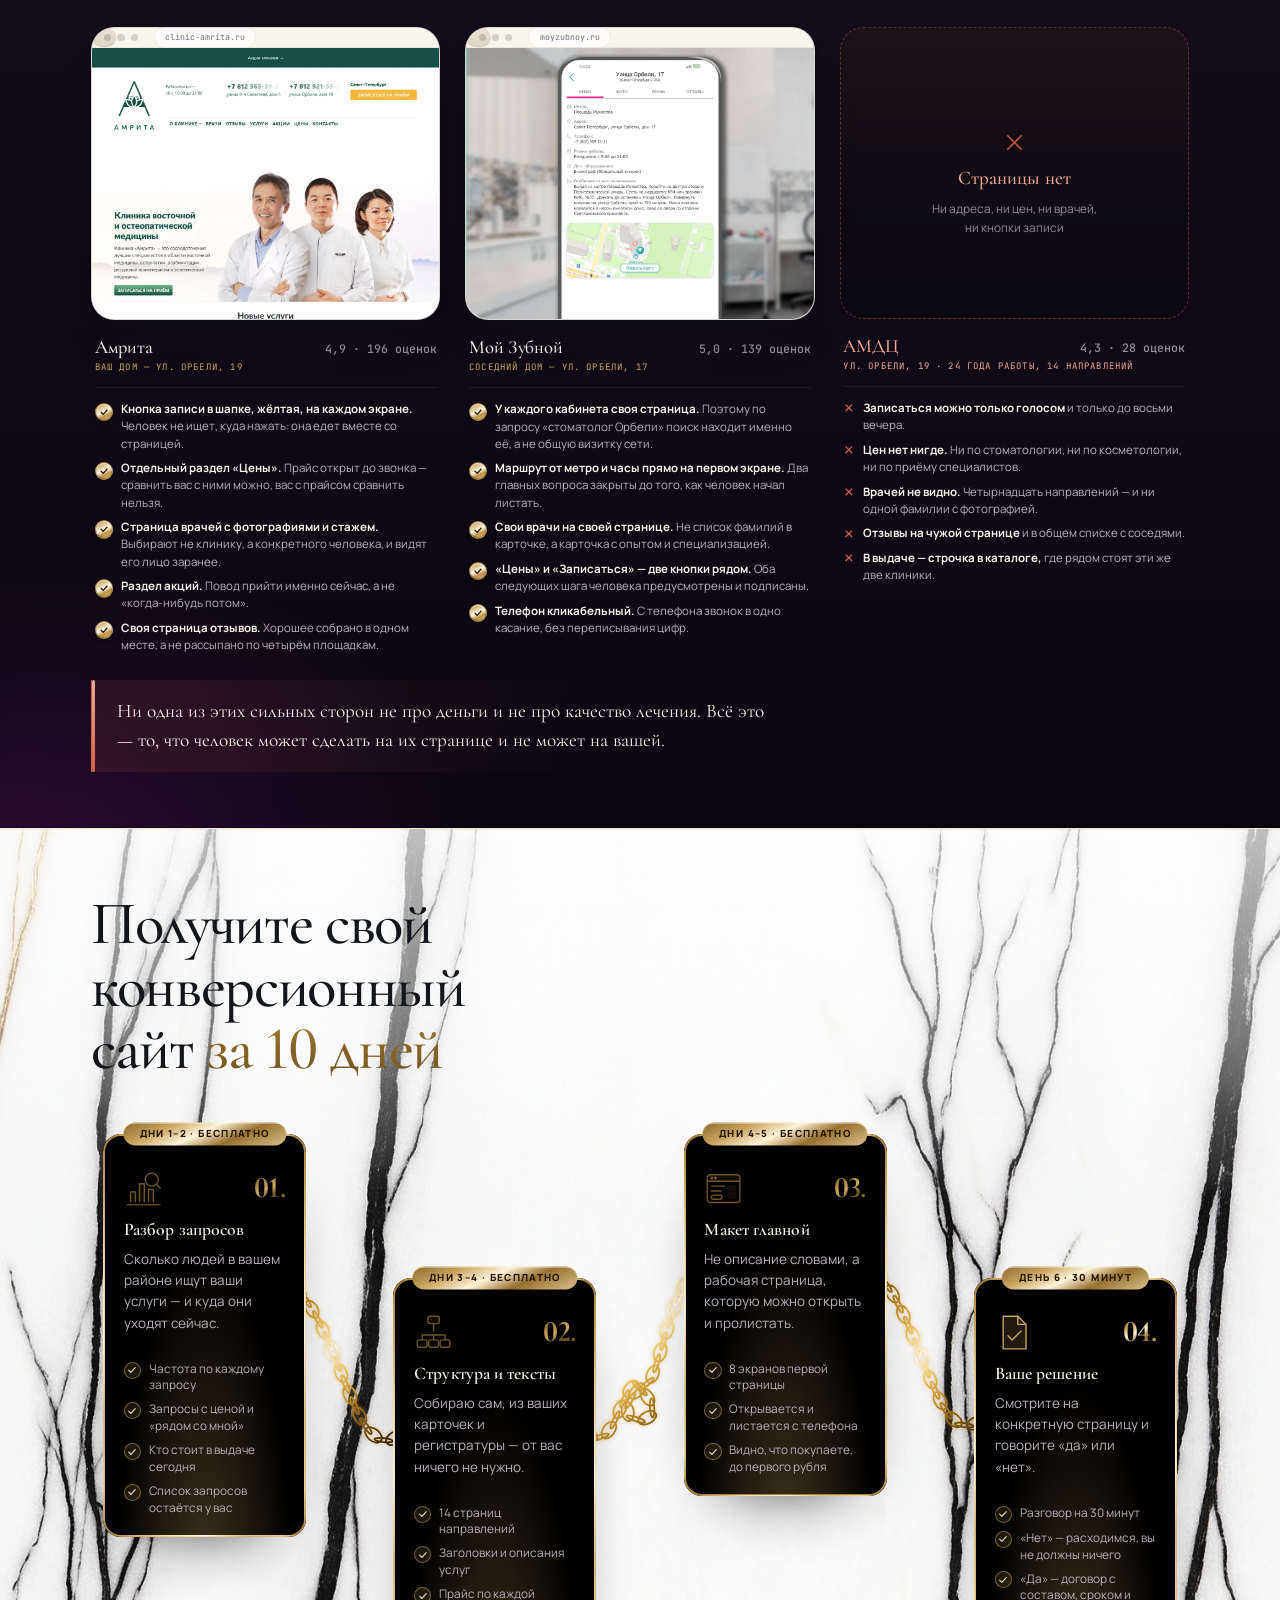
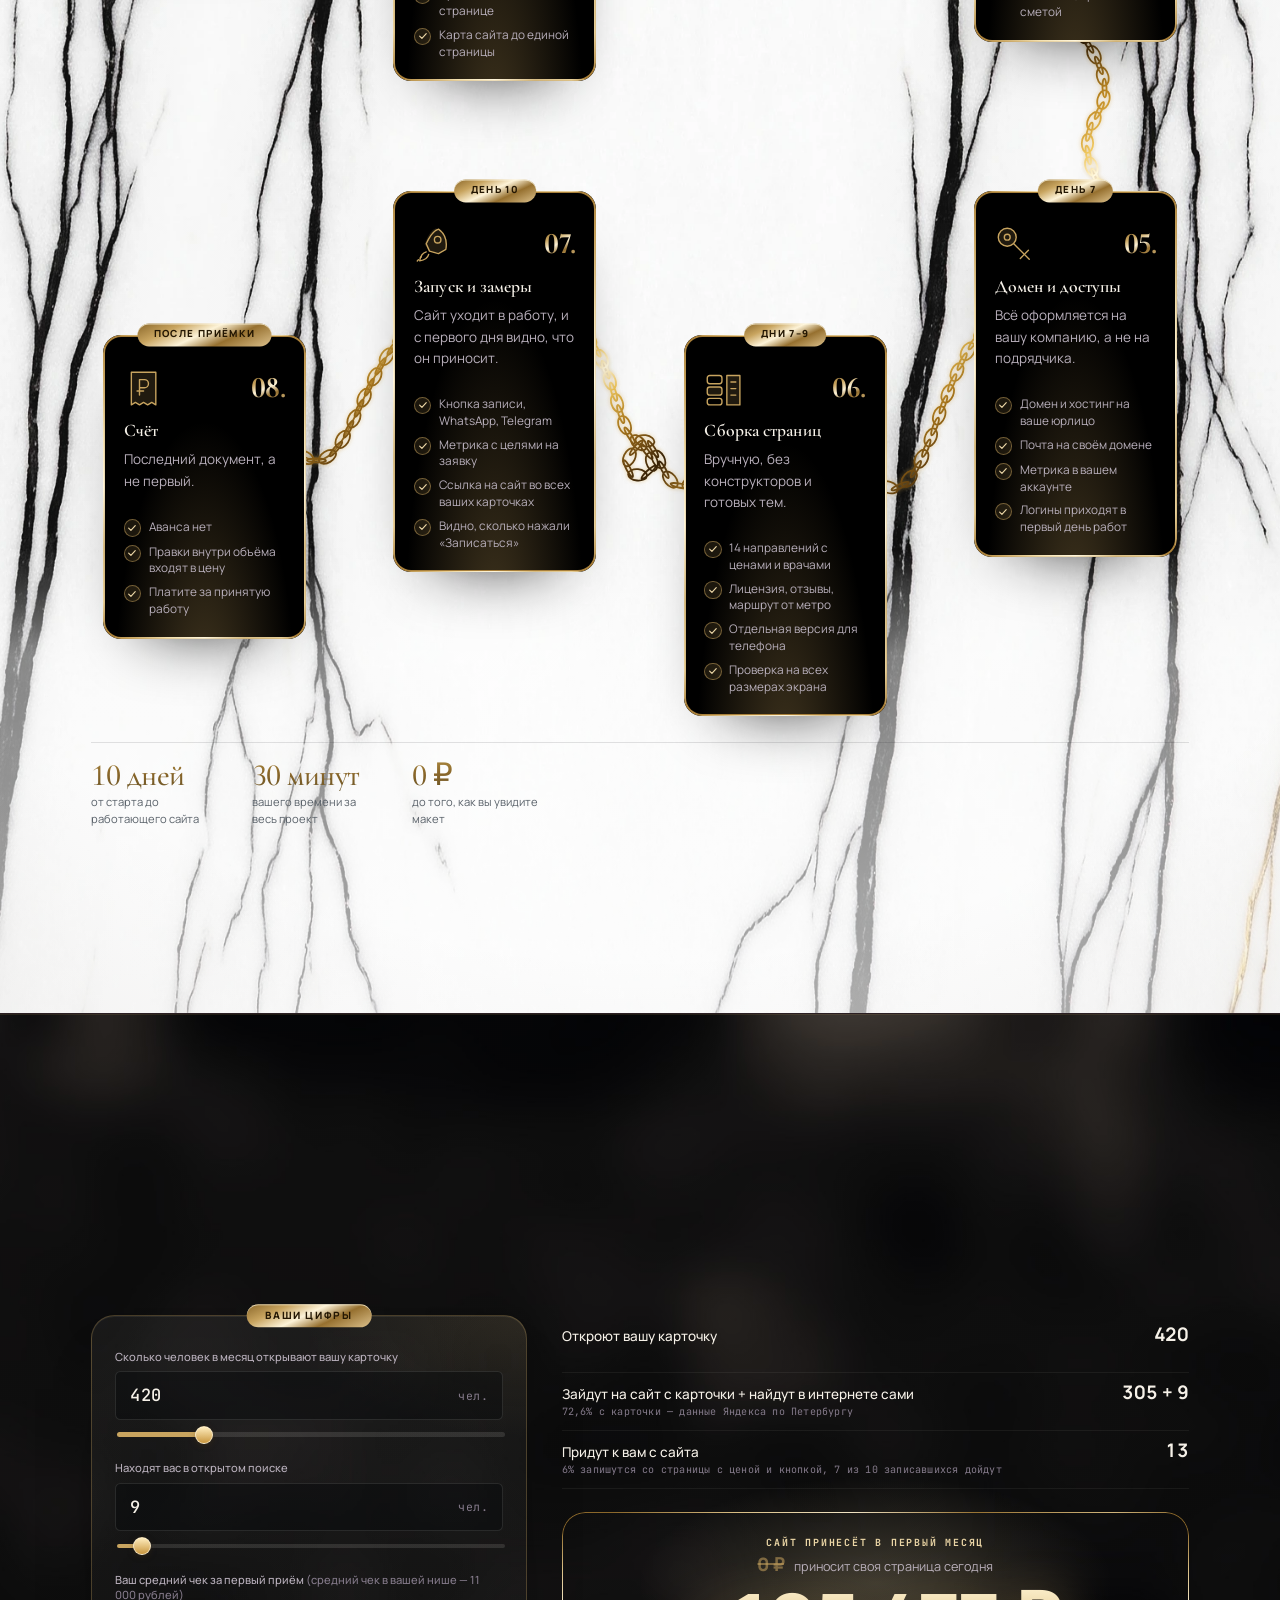
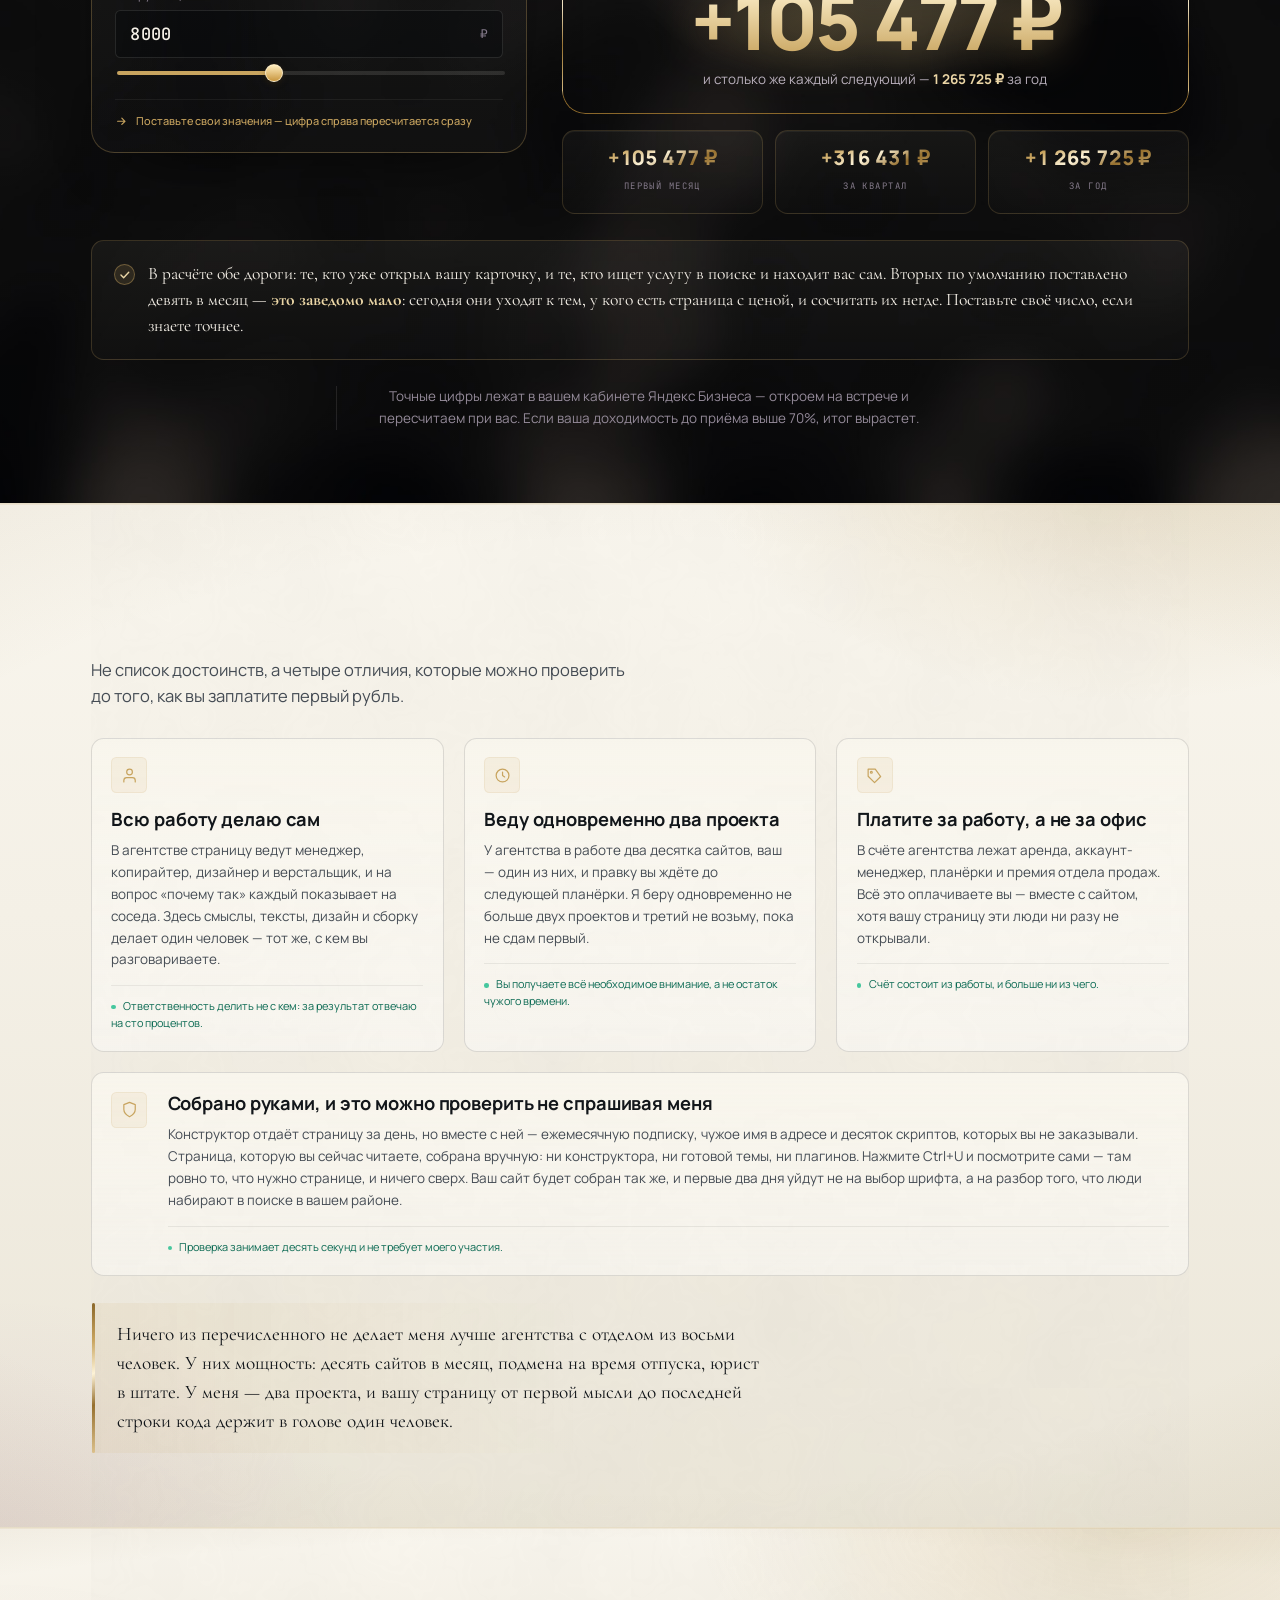
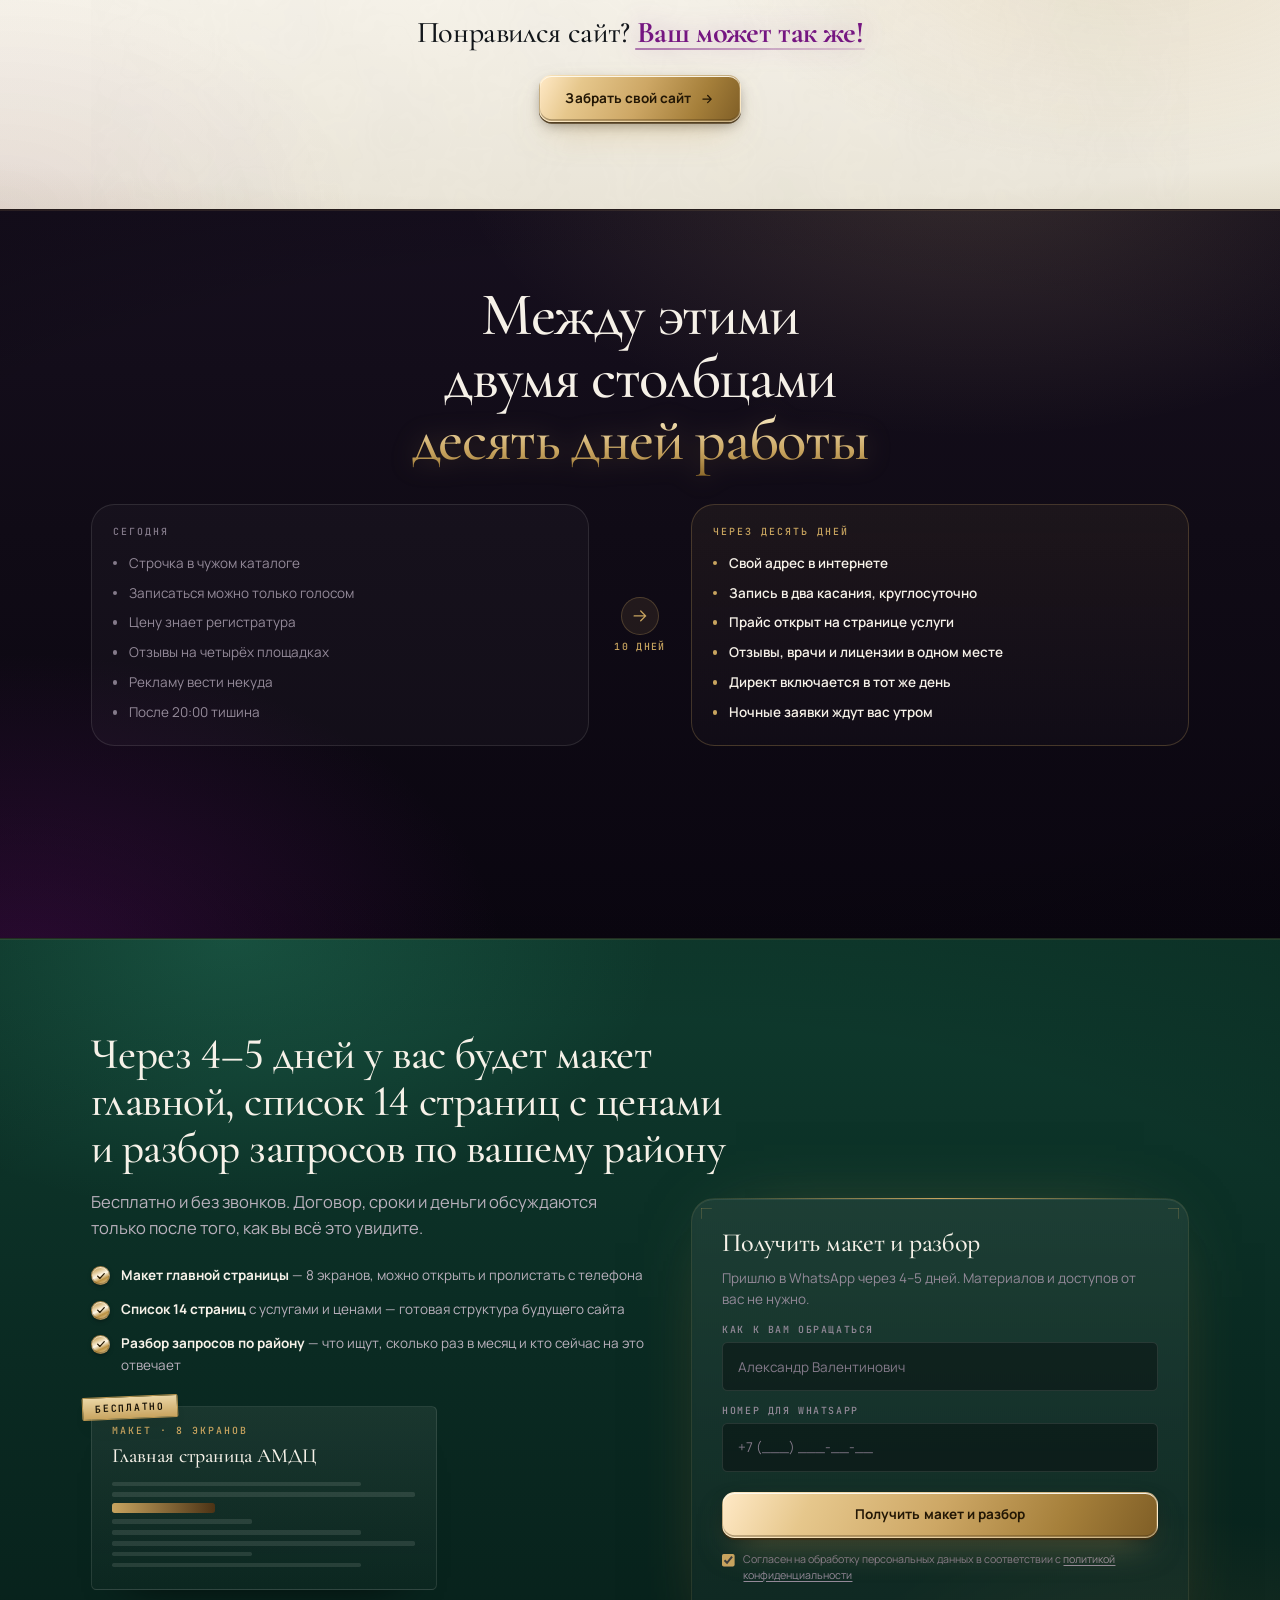
==== commit 7060f123: "Второй разворот: шесть ступеней пути стоматологии Co-Authored-By: Claude Opus 5 (1M context) <norepl" ====
--- a/index.html
+++ b/index.html
@@ -22,12 +22,12 @@
      отдаёт статику с Cache-Control: max-age=600, и после правки
      браузер ещё десять минут показывает старый файл, сколько ни
      обновляй страницу. Менять метку при каждой выкладке. -->
-<link rel="stylesheet" href="assets/fonts.css?v=2026091801a">
-<link rel="stylesheet" href="assets/style.css?v=2026091801a">
+<link rel="stylesheet" href="assets/fonts.css?v=2026091802a">
+<link rel="stylesheet" href="assets/style.css?v=2026091802a">
 <!-- Телефонный слой. Подключён последним и целиком живёт
      внутри @media (max-width:860px) — на широком экране
      не меняет ни одного пикселя. -->
-<link rel="stylesheet" href="assets/mobile.css?v=2026091801a">
+<link rel="stylesheet" href="assets/mobile.css?v=2026091802a">
 </head>
 <body>
 
@@ -420,9 +420,9 @@
 <section class="band b-indigo mid" id="fork" data-sec="s1b" data-title="Где вы сейчас">
   <div class="wrap">
 
-    <h2 class="huge fork-h"><span>Вы ничего не меняли — а окон в расписании стало больше</span> <mark>Девять клиник из десяти ждут. Десятая идёт за пациентами</mark></h2>
-
-    <p class="lede">Врачи те же, цены те же, качество приёма то же. Люди тоже не стали меньше болеть — <b>они перестали приходить по привычке</b>. Сначала смотрят, кто принимает, сколько стоит и что о нём пишут, и только потом набирают номер. Кого на этом шаге не видно, тот выпадает из выбора ещё до звонка. Изнутри клиники это выглядит не как проигранный выбор, а просто как <b>тишина и пустые окна в расписании</b> — и непонятно, за какую ручку тянуть.</p>
+    <h2 class="huge fork-h"><span>Пациентов больше, чем год назад, — а денег с них меньше</span> <mark>Это пятая ступень из шести. Дальше либо вниз, либо вверх</mark></h2>
+
+    <p class="lede">Почти каждая клиника проходит один и тот же путь из шести ступеней. Коварство пятой в том, что она <b>не выглядит бедой</b>: расписание плотное, приёмов даже больше, чем год назад. Но план лечения люди откладывают — берут дешёвое и срочное. Поэтому по вертикали здесь не число пациентов, а <b>сколько клиника зарабатывает с кресла</b>.</p>
 
     <figure class="path">
 
@@ -475,74 +475,75 @@
       <!-- Подписи лежат поверх рисунка, а не внутри viewBox:
            внутри они масштабировались бы вместе с кривой и на
            узком экране ушли бы в нечитаемый кегль. -->
-      <span class="pl pl-1"><i>поток шёл сам:<br>район и сарафан</i></span>
-      <span class="pl pl-2 warn"><b>Пик: расписание полное</b><i>звонят сами, привлекать незачем</i></span>
-      <span class="pl pl-3"><i>обрыв: выбирать<br>стали заранее</i></span>
-      <span class="pl pl-4 bad"><b>Яма: окна пустуют, причина непонятна</b><i>здесь девять клиник из десяти</i></span>
-      <span class="pl pl-5"><i>склон: видно, откуда<br>приходит каждый</i></span>
-      <span class="pl pl-6 good"><b>Расписание заполняется</b><i>сюда доходит десятая</i></span>
+      <span class="pl pl-1"><i><b class="st">1</b> «Каждый пациент<br>был на счету»</i></span>
+      <span class="pl pl-2"><i><b class="st">2</b> «Пошли<br>по рекомендациям»</i></span>
+      <span class="pl pl-3 warn"><b><b class="st">3</b> «Запись плотная — и так будет всегда»</b><i>взяли второго врача, купили томограф</i></span>
+      <span class="pl pl-4"><i><b class="st">4</b> «Давайте пока<br>только этот зуб»</i></span>
+      <span class="pl pl-5 bad"><b><b class="st">5</b> «Расписание полное, а денег нет»</b><i>здесь девять клиник из десяти — и не месяц, а годами</i></span>
+      <span class="pl pl-6 good"><b><b class="st">6</b> «Приходят уже согласные»</b><i>сюда доходит десятая</i></span>
+      <span class="pl pl-y"><i>прибыль с кресла</i></span>
     </figure>
 
-    <div class="capt path-capt">Путь выручки клиники, к которой двадцать лет приходили сами. Пока поток шёл, спрашивать, откуда он берётся, было незачем, — и когда он стал тоньше, не осталось ни одной ручки, за которую можно потянуть.</div>
+    <div class="capt path-capt">Шесть ступеней, которые проходит почти каждая клиника. Пятая не выглядит бедой — поэтому на ней задерживаются годами.</div>
 
     <div class="fork">
       <div class="fork-c neg">
-        <h3>Что делают девять клиник из десяти, когда окна пустеют</h3>
+        <h3>Пятая ступень: почему кресло занято, а&nbsp;прибыли нет</h3>
         <ul>
           <li>
             <span class="mk"><svg class="i" aria-hidden="true"><use href="#i-x"/></svg></span>
-            <div class="tx"><b>Ждут, что вернётся само</b><p>«Сезон», «кризис», «у всех так». Логика железная: раз мы ничего не меняли — чинить нечего. <b>На ожидание уходит год</b>, и за этот год расписание плотнее не становится.</p></div>
+            <div class="tx"><b>Пациентов больше, а денег с них меньше</b><p>За три года число приёмов в стоматологии выросло на 11%, а средний чек по крупным городам — <b>9 508 ₽</b>. Люди приходят, но берут дешёвое и срочное.</p></div>
           </li>
           <li>
             <span class="mk"><svg class="i" aria-hidden="true"><use href="#i-x"/></svg></span>
-            <div class="tx"><b>Режут цену</b><p>Единственный рычаг, до которого можно дотянуться за день. Дальше круг: заработали меньше с приёма — нечем платить за привлечение — пациентов ещё меньше — <b>снова скидка</b>. Выйти из него скидкой нельзя.</p></div>
+            <div class="tx"><b>План лечения откладывают</b><p>С 2025 года имплантацию, протезирование и ортодонтию переносят «на потом». Причина не в жадности: <b>рассрочка подорожала</b>, а свои деньги на вкладе приносят 13% без риска и без хлопот.</p></div>
           </li>
           <li>
             <span class="mk"><svg class="i" aria-hidden="true"><use href="#i-x"/></svg></span>
-            <div class="tx"><b>Экономят именно на привлечении</b><p>Когда выручка просела, первым режут то, чего не видно завтра. Так поступает половина рынка: <b>51% компаний перестали вкладывать деньги в рост</b>. Это спасает квартал и забирает следующий год.</p></div>
+            <div class="tx"><b>Расходы считались под другую выручку</b><p>Лизинг за томограф, зарплата врача, аренда — всё это брали на третьей ступени, когда план лечения принимали не глядя. <b>Расходы остались те же, а чек упал вдвое.</b></p></div>
           </li>
           <li>
             <span class="mk"><svg class="i" aria-hidden="true"><use href="#i-x"/></svg></span>
-            <div class="tx"><b>Уходят глубже в операционку</b><p>Чем хуже дела, тем больше руководитель делает руками: сам принимает, сам разбирается с регистратурой, сам перезванивает. <b>Времени понять, куда делись пациенты, не остаётся вовсе.</b></p></div>
+            <div class="tx"><b>Добрать пациента с планом нечем</b><p>Привлечение подорожало вдвое: средний месячный бюджет вырос <b>с 57 400 до 109 500 ₽</b>. Но дело даже не в деньгах — человека, который выбирает неделями, попросту <b>некуда привести</b>.</p></div>
           </li>
           <li>
             <span class="mk"><svg class="i" aria-hidden="true"><use href="#i-x"/></svg></span>
-            <div class="tx"><b>Не знают, за что платят</b><p>Записи никто не сводил с источником. Какое направление кормит, какое идёт в минус, во сколько обходится один пациент — неизвестно. Поэтому <b>любое вложение выглядит ставкой вслепую</b>, и его откладывают.</p></div>
+            <div class="tx"><b>А конкурент — в соседнем подъезде</b><p>В Петербурге один предприниматель на 13 жителей: плотность в полтора раза выше средней по стране. За последний год закрытий стало <b>на 10,4% больше</b>, и это выше, чем в целом по России.</p></div>
           </li>
         </ul>
       </div>
 
       <div class="fork-c pos">
-        <h3>Что в это же время делает десятая</h3>
+        <h3>Шестая ступень: что меняется у&nbsp;десятой</h3>
         <ul>
           <li>
             <span class="mk"><svg class="i" aria-hidden="true"><use href="#i-check"/></svg></span>
-            <div class="tx"><b>Идёт туда, где человек решает</b><p>Не ждёт, пока он дойдёт до двери. Решение, к кому записаться, принимается за экраном <b>за несколько дней до звонка</b> — и быть надо там, а не только в кабинете.</p></div>
+            <div class="tx"><b>Приходит тот, кто уже решился</b><p>Человек с планом на 250 000 ₽ не выбирает в строчке справочника. Он читает неделями: кто врач, какой метод, что получилось у других. <b>Ему нужно место, где это написано.</b></p></div>
           </li>
           <li>
             <span class="mk"><svg class="i" aria-hidden="true"><use href="#i-check"/></svg></span>
-            <div class="tx"><b>Показывает цену и врача до разговора</b><p>Человек выбирает заранее и приходит уже согласным. Регистратура перестаёт работать справочной, а <b>до кресла доходит больше тех, кто записался</b>.</p></div>
+            <div class="tx"><b>Цена перестаёт быть первым аргументом</b><p>Сначала он видит врача, случаи и объяснение — и только потом цифру. <b>Спор о цене заканчивается до звонка</b>, а не в кресле и не с регистратурой.</p></div>
           </li>
           <li>
             <span class="mk"><svg class="i" aria-hidden="true"><use href="#i-check"/></svg></span>
-            <div class="tx"><b>Считает источник каждой записи</b><p>Не «реклама вроде работает», а <b>столько человек с поиска, столько с карт, столько по рекомендации</b>. После этого видно, что усиливать, а за что перестать платить совсем.</p></div>
+            <div class="tx"><b>Видно все четырнадцать направлений, а не три</b><p>Под каждое — своя страница с теми словами, которые люди набирают. <b>В выдачу вы попадаете сами</b>, а не через чужой каталог, где рядом стоят девять соседей.</p></div>
           </li>
           <li>
             <span class="mk"><svg class="i" aria-hidden="true"><use href="#i-check"/></svg></span>
-            <div class="tx"><b>Заполняет окна управляемо</b><p>Поток включают в ту неделю, когда в расписании пусто, и гасят, когда оно плотное. <b>Скидка перестаёт быть единственным рычагом</b>, а вместе с ней уходит и торг о цене.</p></div>
+            <div class="tx"><b>Окна заполняются тогда, когда они пустые</b><p>Поток включают в тихую неделю и гасят в плотную. <b>Скидка перестаёт быть единственным рычагом</b>, а вместе с ней уходит и торг о цене.</p></div>
           </li>
           <li>
             <span class="mk"><svg class="i" aria-hidden="true"><use href="#i-check"/></svg></span>
-            <div class="tx"><b>Делает это, пока поток ещё идёт</b><p>На пике это стоит одной работы. На склоне — той же работы плюс реклама, которой приходится догонять упущенное. <b>Разница между «сейчас» и «через год» — в деньгах, а не в сроках.</b></p></div>
+            <div class="tx"><b>Всё заработанное копится у клиники</b><p>Отзывы, врачи, случаи и лицензии лежат на своём адресе, а не на четырёх чужих. <b>Это остаётся вам навсегда</b> — и это единственное, что стоит денег, если однажды захочется выйти.</p></div>
           </li>
         </ul>
       </div>
     </div>
 
     <div class="anchors">
-      <div><b>39%</b><span>компаний говорят, что не развиваются, а выживают — индекс RSBI, «Опора России», сентябрь 2026</span></div>
-      <div><b>51%</b><span>перестали вкладывать деньги в рост — это и есть третья строка слева</span></div>
-      <div><b>420</b><span>человек в месяц уже ищут вас — и решают до того, как позвонят</span></div>
+      <div><b>+11%</b><span>приёмов за три года — а прибыли не прибавилось</span></div>
+      <div><b>9 508 ₽</b><span>средний чек: пациент берёт дешёвое и срочное</span></div>
+      <div><b>&times;2</b><span>дороже стало привести пациента с планом лечения</span></div>
     </div>
 
   </div>
@@ -3002,7 +3003,7 @@
 })();
 </script>
 
-<script src="assets/mobile.js?v=2026091801a"></script>
+<script src="assets/mobile.js?v=2026091802a"></script>
 
 </body>
 </html>
--- a/assets/style.css
+++ b/assets/style.css
@@ -7512,12 +7512,35 @@
   letter-spacing:.015em;
 }
 
-.pl-1{left:6%;  top:66%}
-.pl-2{left:24%; top:22%}
-.pl-3{left:38%; top:53%}
-.pl-4{left:52%; top:96%}
-.pl-5{left:71%; top:70%}
+.pl-1{left:8%;  top:63%}
+.pl-2{left:17%; top:93%}
+.pl-3{left:25%; top:20%}
+.pl-4{left:41%; top:50%}
+.pl-5{left:54%; top:94%}
 .pl-6{left:86%; top:8%}
+
+/* Номер ступени. Кривая читается как шесть шагов только
+   тогда, когда шаги пронумерованы: без цифр это просто
+   шесть подписей, и порядок в них приходится додумывать. */
+.st{
+  display:inline-block;min-width:1.15em;margin-right:.3em;
+  font-variant-numeric:tabular-nums;font-weight:800;
+  color:var(--au);
+}
+.pl.warn .st{color:var(--amber)}
+.pl.bad  .st{color:var(--carn-hi)}
+.pl.good .st{-webkit-text-fill-color:currentColor;color:var(--au-hi)}
+
+/* Ось. Без неё кривую читают как «сколько пациентов», а она
+   про деньги: в этом весь довод блока — приёмов стало больше,
+   а приносят они меньше. Одна строчка снимает то самое
+   возражение, ради которого блок и переписан. */
+.pl-y{
+  left:2%;top:50%;
+  transform:translate(-50%,-50%) rotate(-90deg);
+  transform-origin:center;
+}
+.pl-y i{letter-spacing:.08em;text-transform:uppercase;font-size:.66rem}
 .pl-6 b{white-space:nowrap}
 
 /* Заголовок развилки: плоская часть и акцент — каждый со своей
--- a/assets/mobile.css
+++ b/assets/mobile.css
@@ -1465,6 +1465,9 @@
     aspect-ratio:1200 / 820;
     max-width:none;
     margin-top:clamp(1.4rem,4vw,2rem);
+    /* подпись «яма» висит под коробкой и на телефоне
+       в три строки — без запаса она въезжает в сноску */
+    margin-bottom:clamp(2.6rem,9vw,3.6rem);
   }
   /* Кривая занимает верхние 86 % коробки, низ оставлен подписи
      «яма». Высота задана числом, а не нижним отступом: у svg с
@@ -1478,18 +1481,32 @@
   .pc-curve{stroke-width:3.4}
   .pc-dot{r:6}
 
-  .pl-1,.pl-3,.pl-5{display:none}
+  /* Прячутся три служебные ступени — 1, 2 и 4. Они поясняют
+     участки между переломами; на узком экране встают друг на
+     друга и спорят с теми тремя, ради которых блок сделан:
+     пик, яма и выход. Убраны целиком, а не уменьшены — мелкий
+     текст поверх рисунка читается хуже, чем его отсутствие. */
+  .pl-1,.pl-2,.pl-4{display:none}
 
   /* Длинные подписи переносятся, а не вылезают за экран. */
   .pl{max-width:min(74vw,320px)}
   .pl b{font-size:.98rem}
   .pl i{font-size:.8rem}
 
-  .pl-2{left:34%; top:22%}
-  .pl-4{left:50%; top:92%}
-  .pl-6{left:66%; top:3%}
-  .pl-6 b{font-size:1.12rem}
-  .pl-4 b{font-size:1.04rem}
+  .pl-3{left:36%; top:20%}
+  .pl-5{left:50%; top:92%}
+  .pl-6{left:64%; top:3%}
+  .pl-6 b{font-size:1.06rem}
+  .pl-3 b,.pl-5 b{font-size:1rem}
+
+  /* «Яма» — самая длинная подпись и стоит по центру низа.
+     В одну строку она на телефоне не помещается. */
+  .pl-5 b{max-width:20ch;margin-inline:auto}
+
+  /* Ось на телефоне прижимается к самому краю: места по бокам
+     нет, а без неё кривую читают как число пациентов. */
+  .pl-y{left:3%}
+  .pl-y i{font-size:.6rem}
 
   .path-capt{max-width:34ch}
 
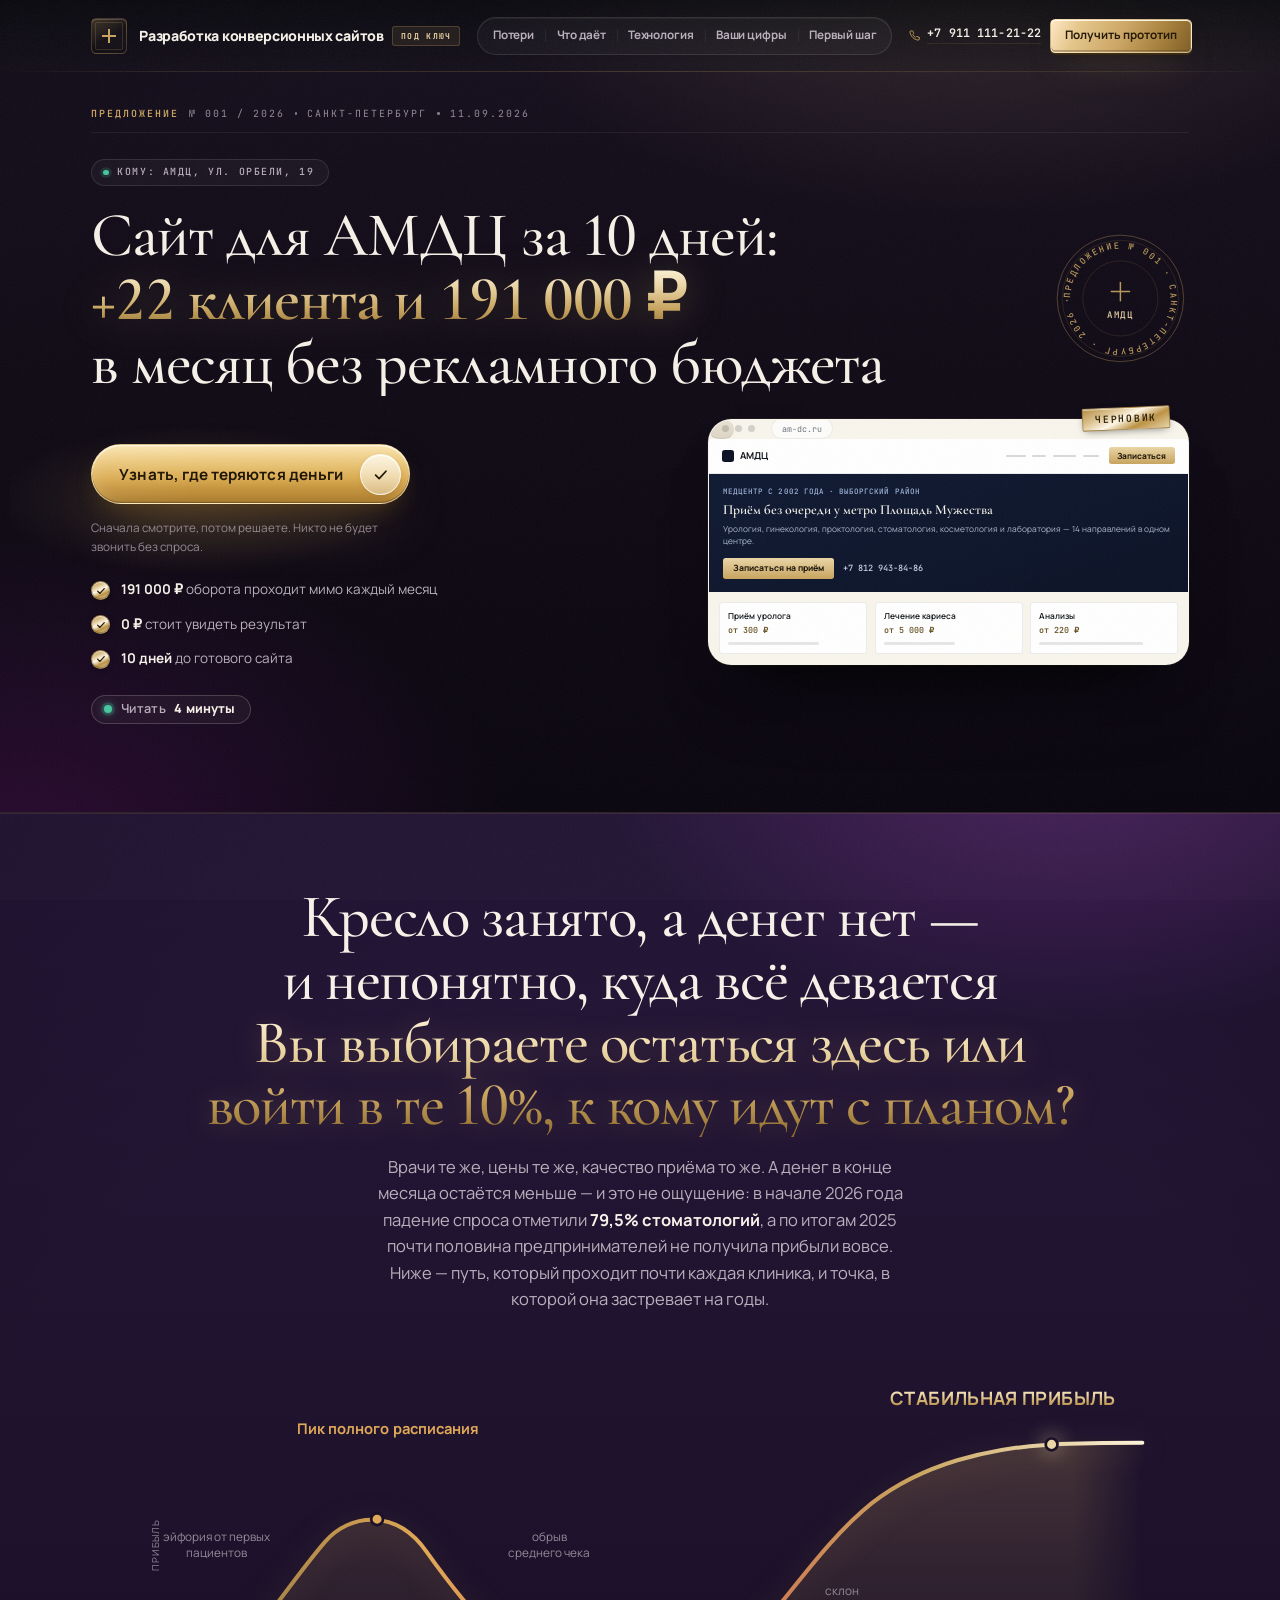
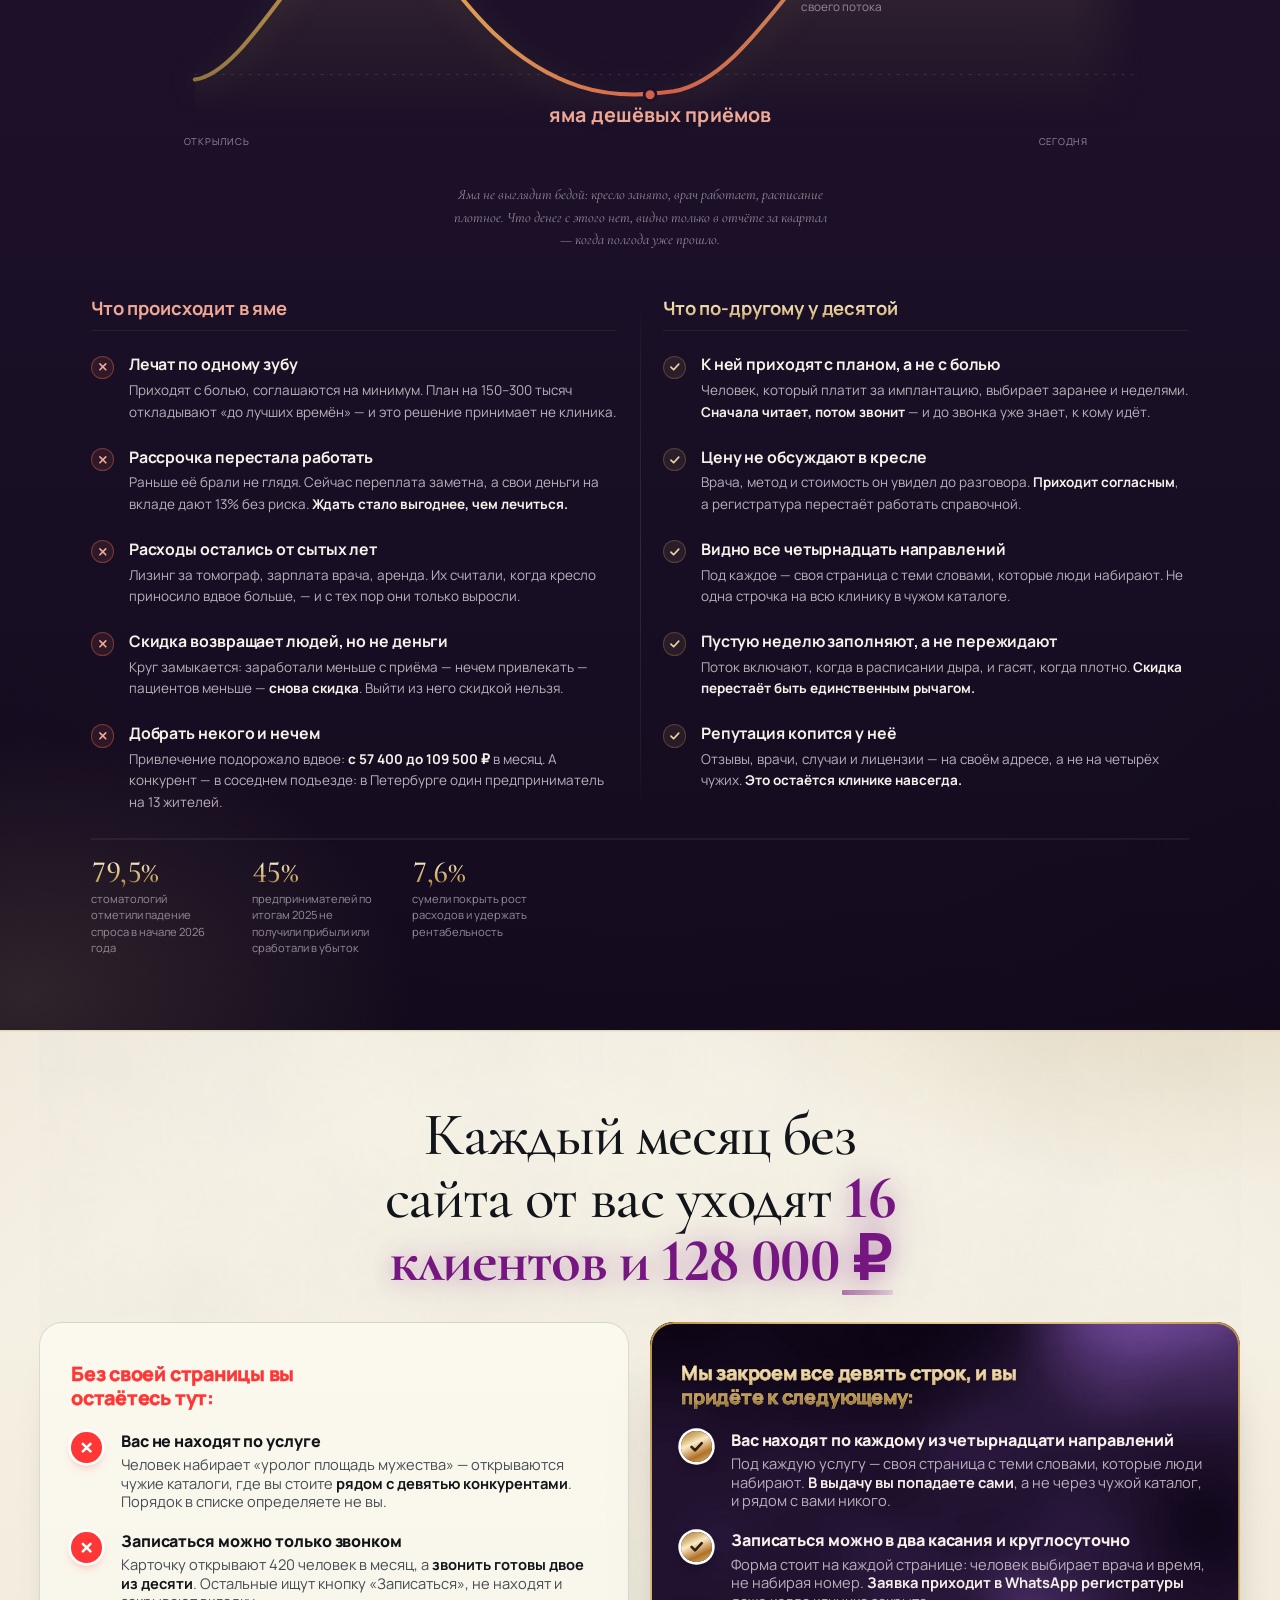
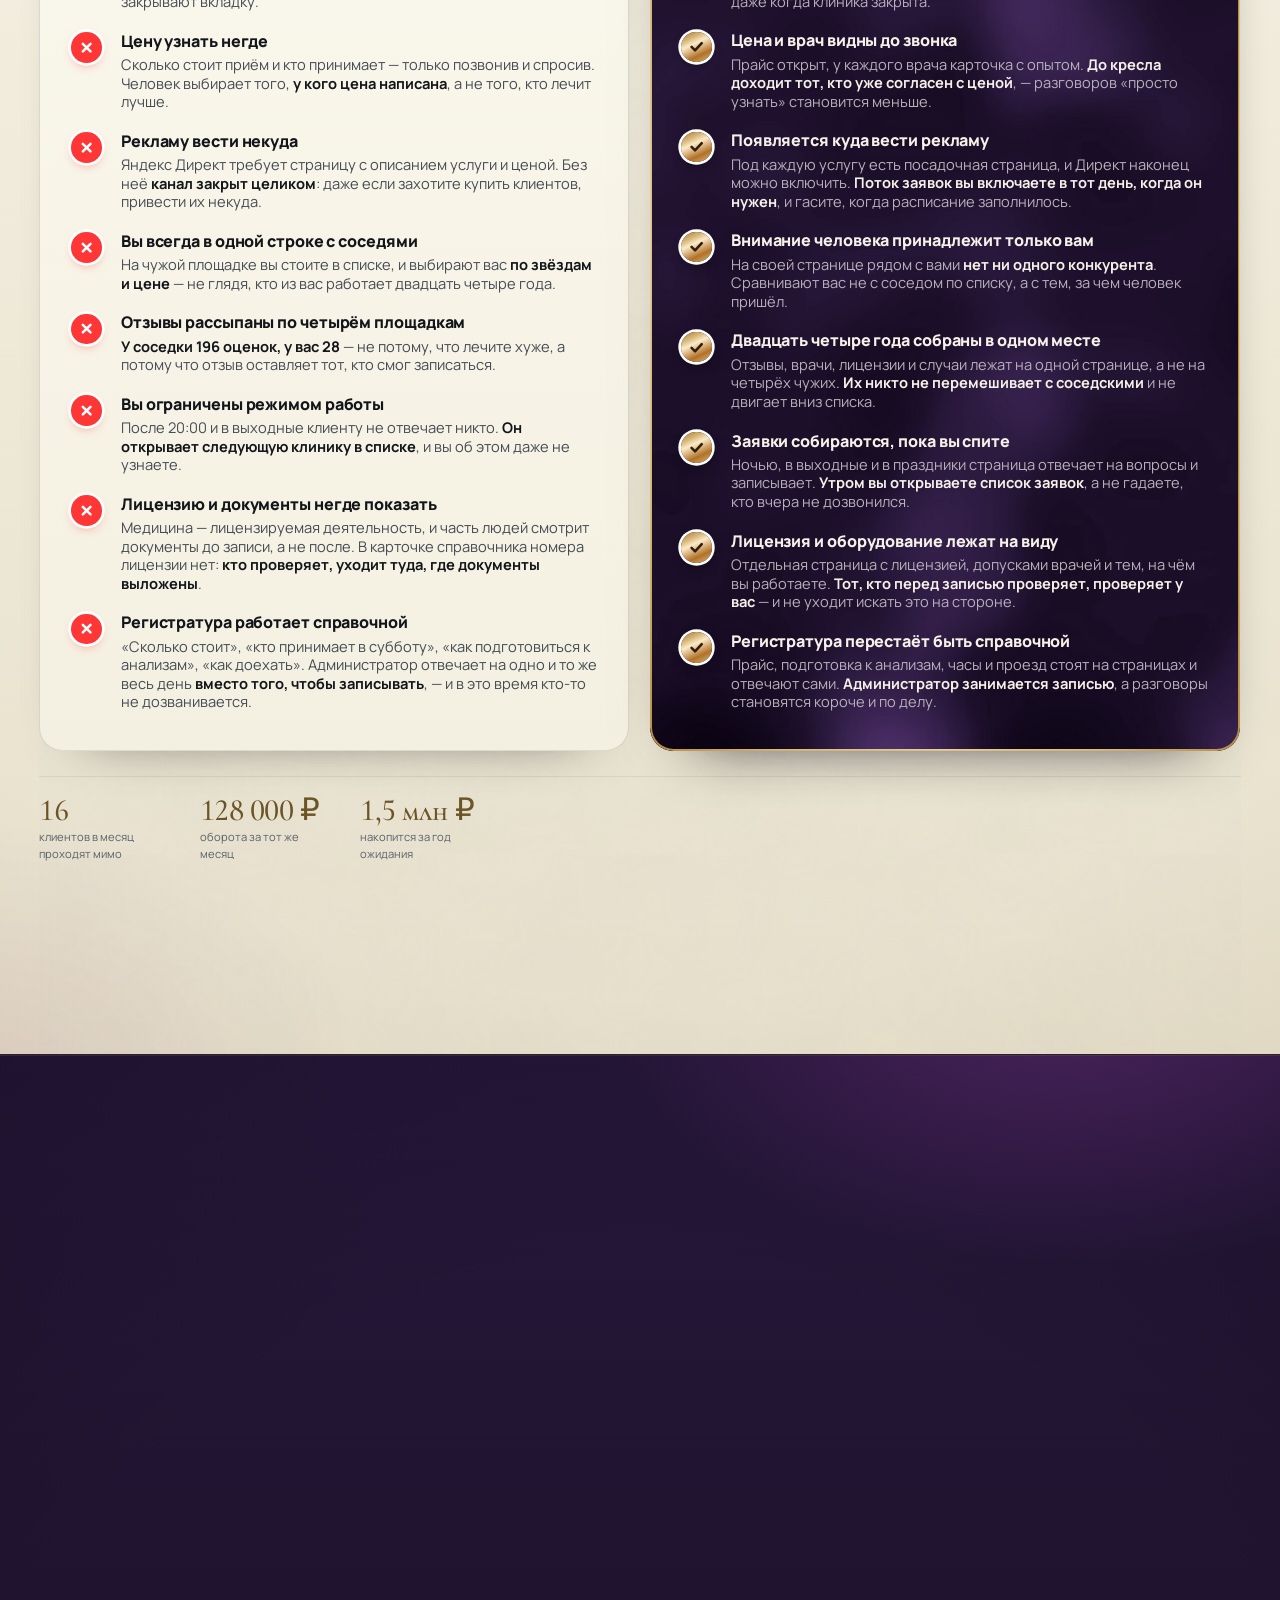
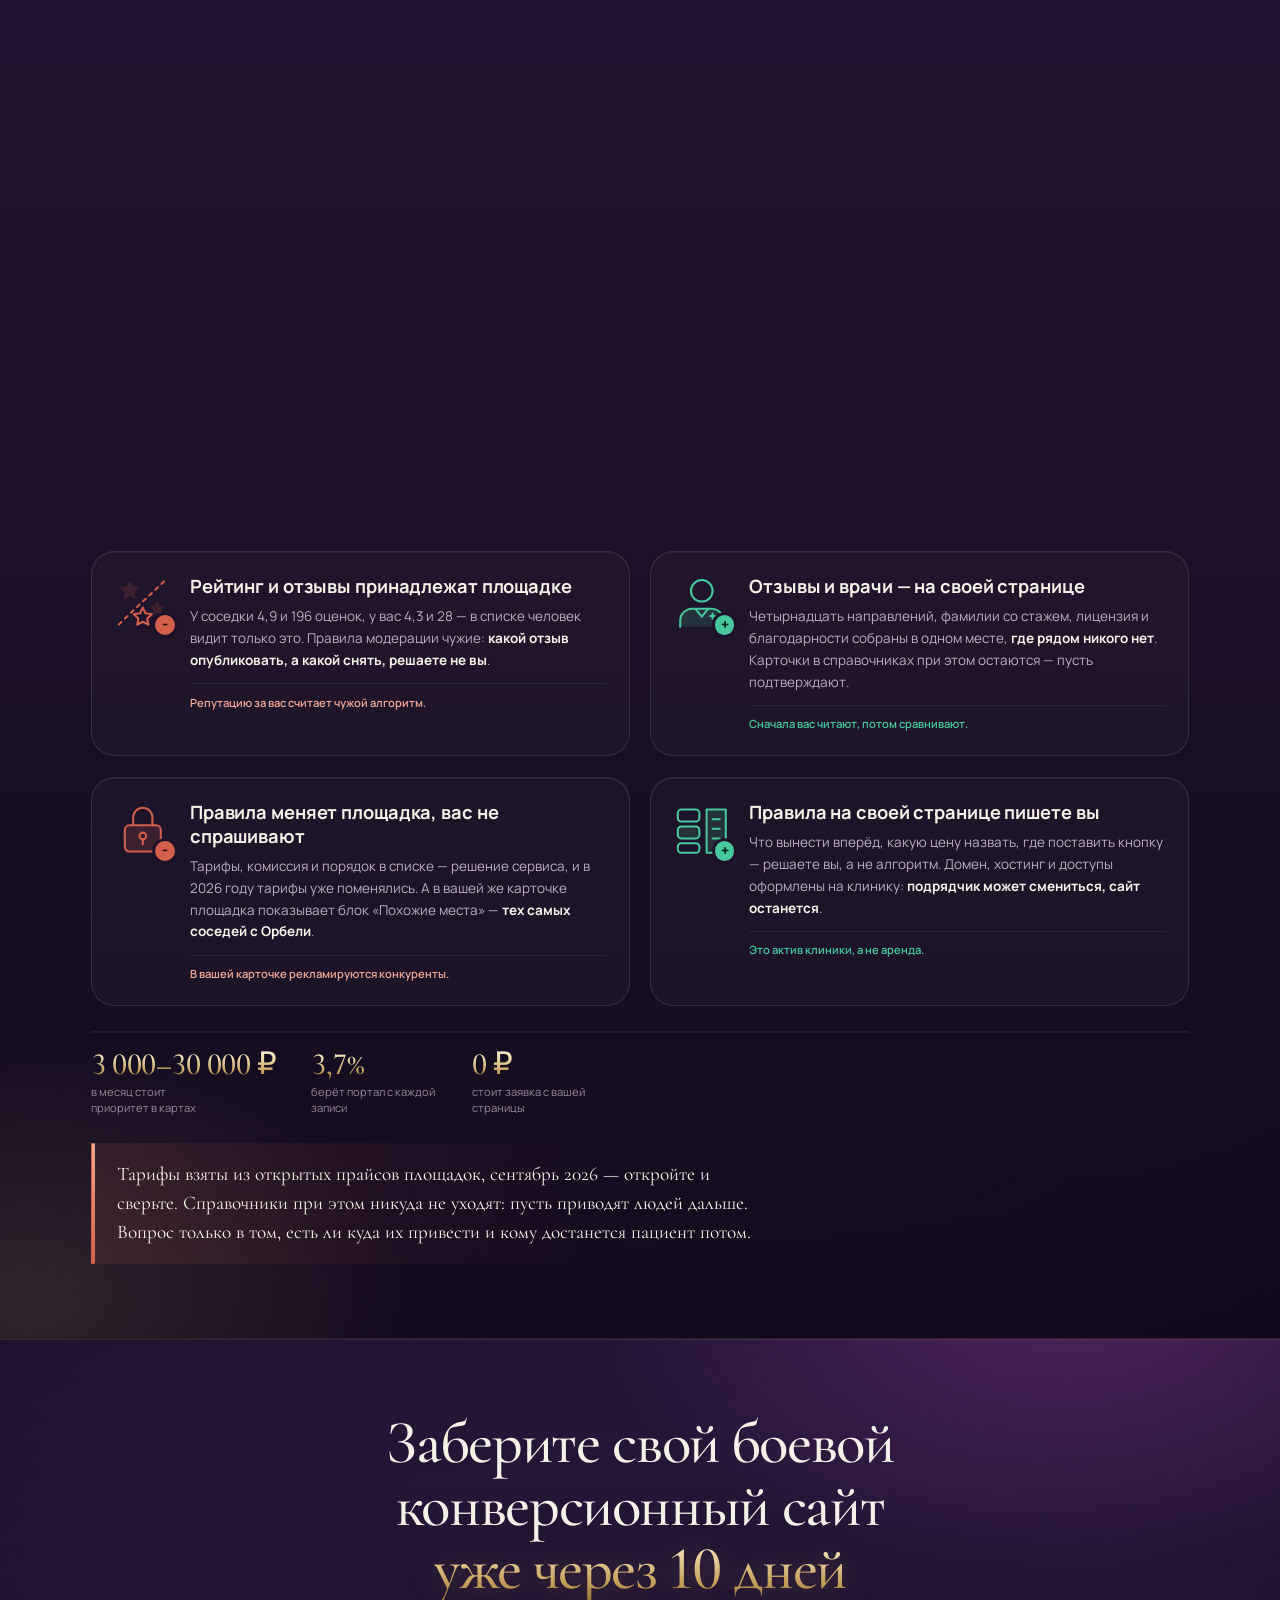
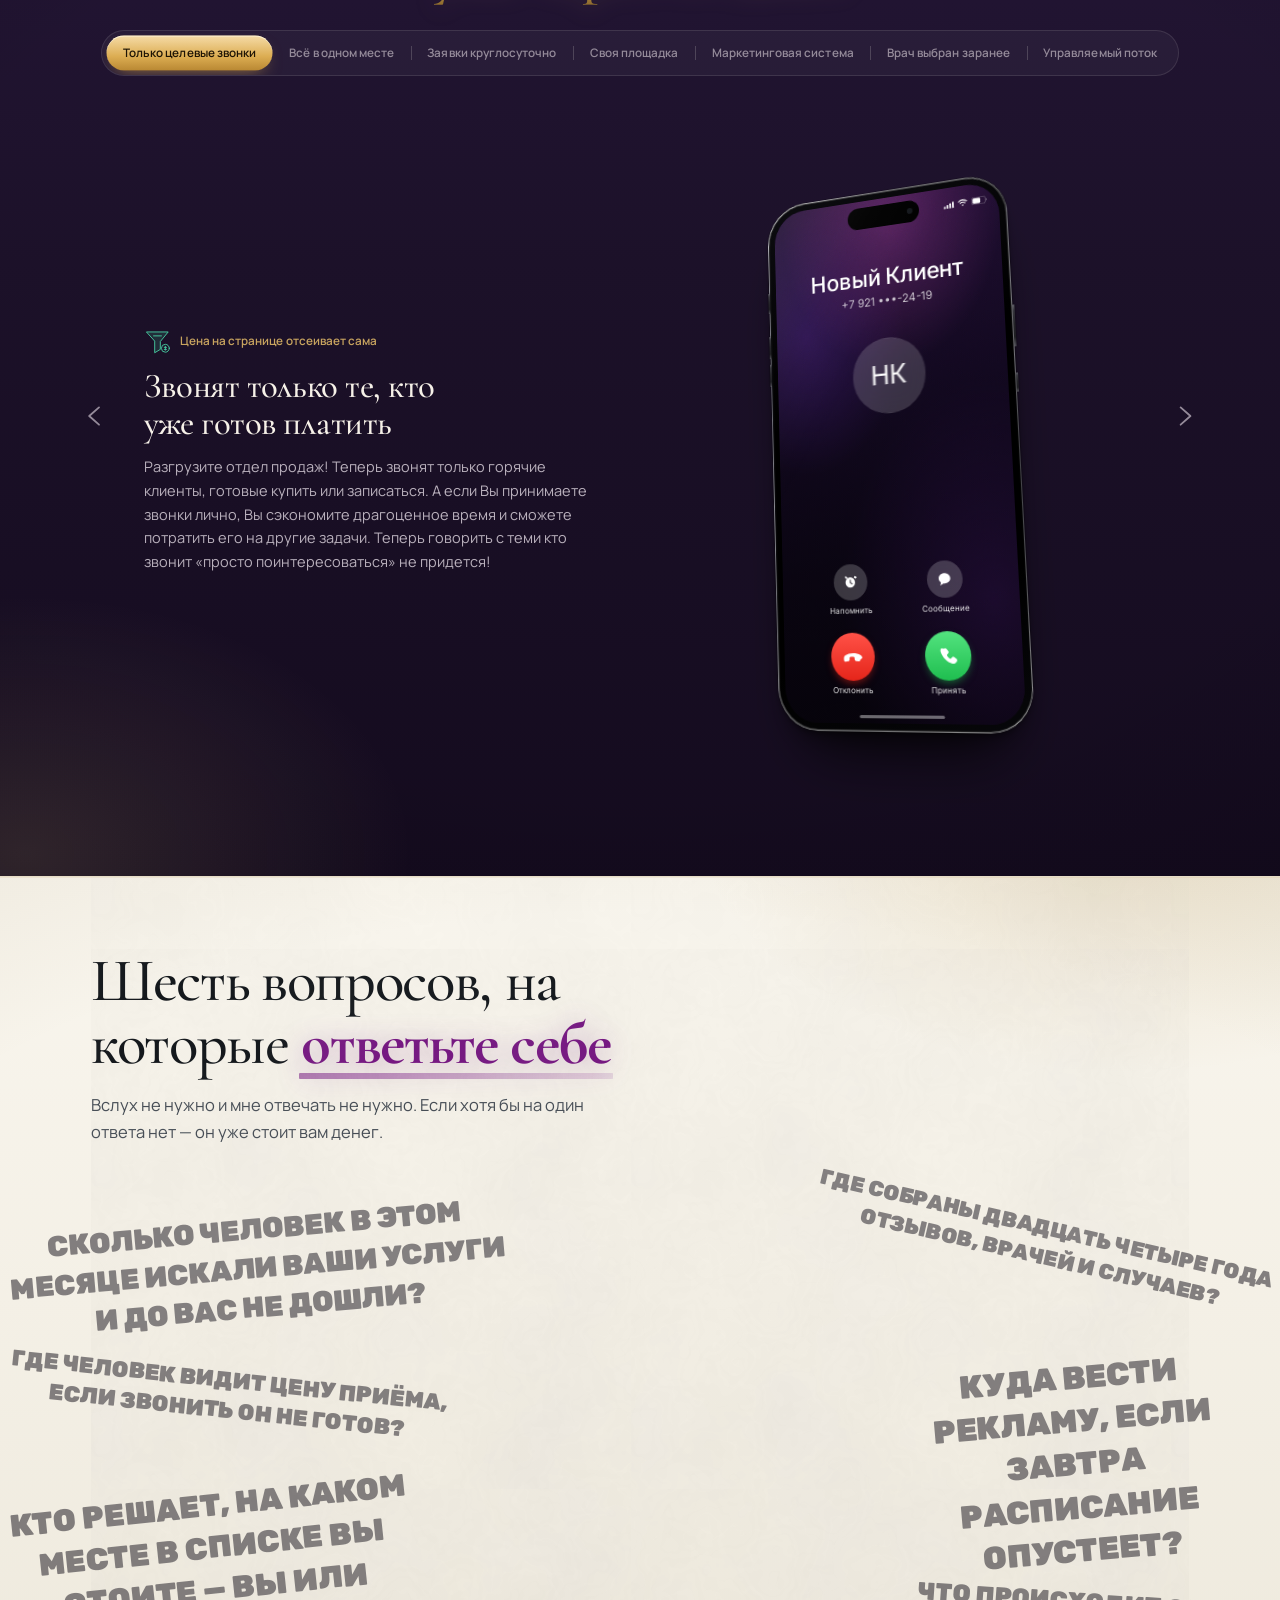
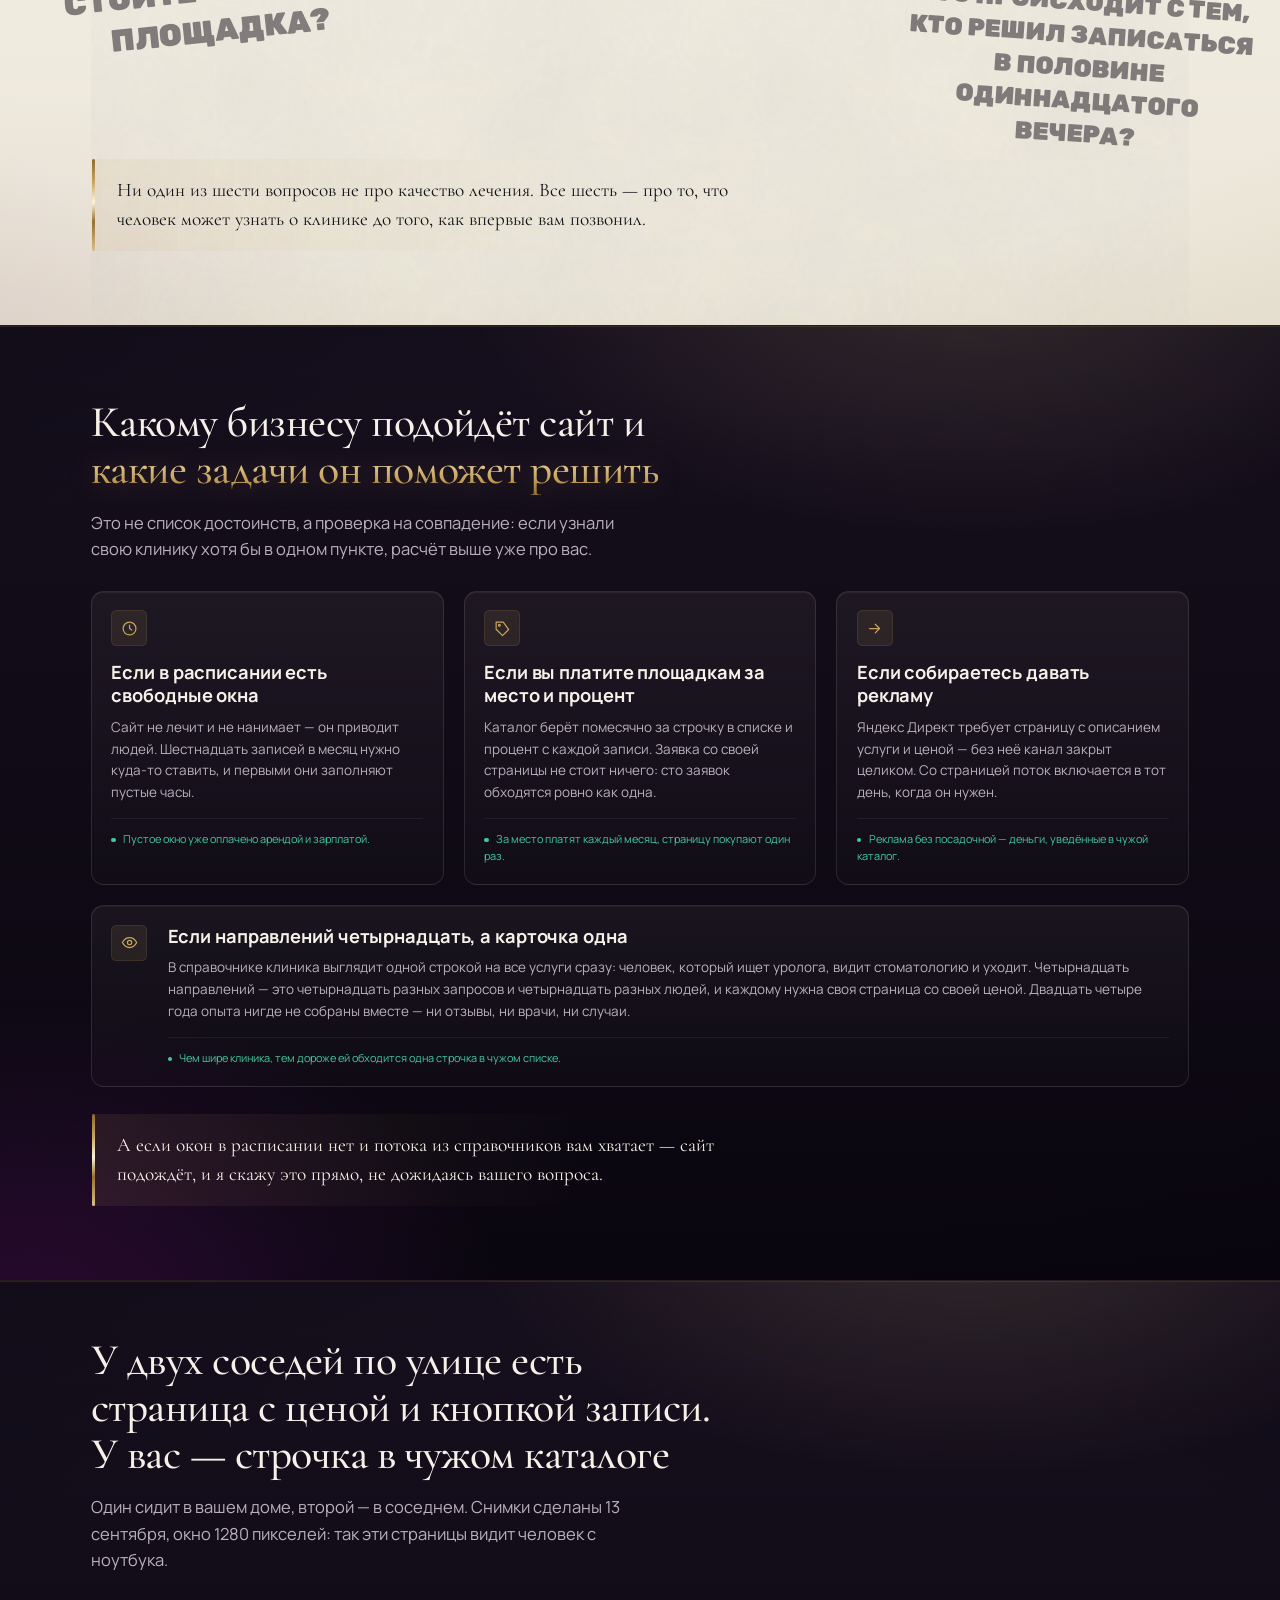
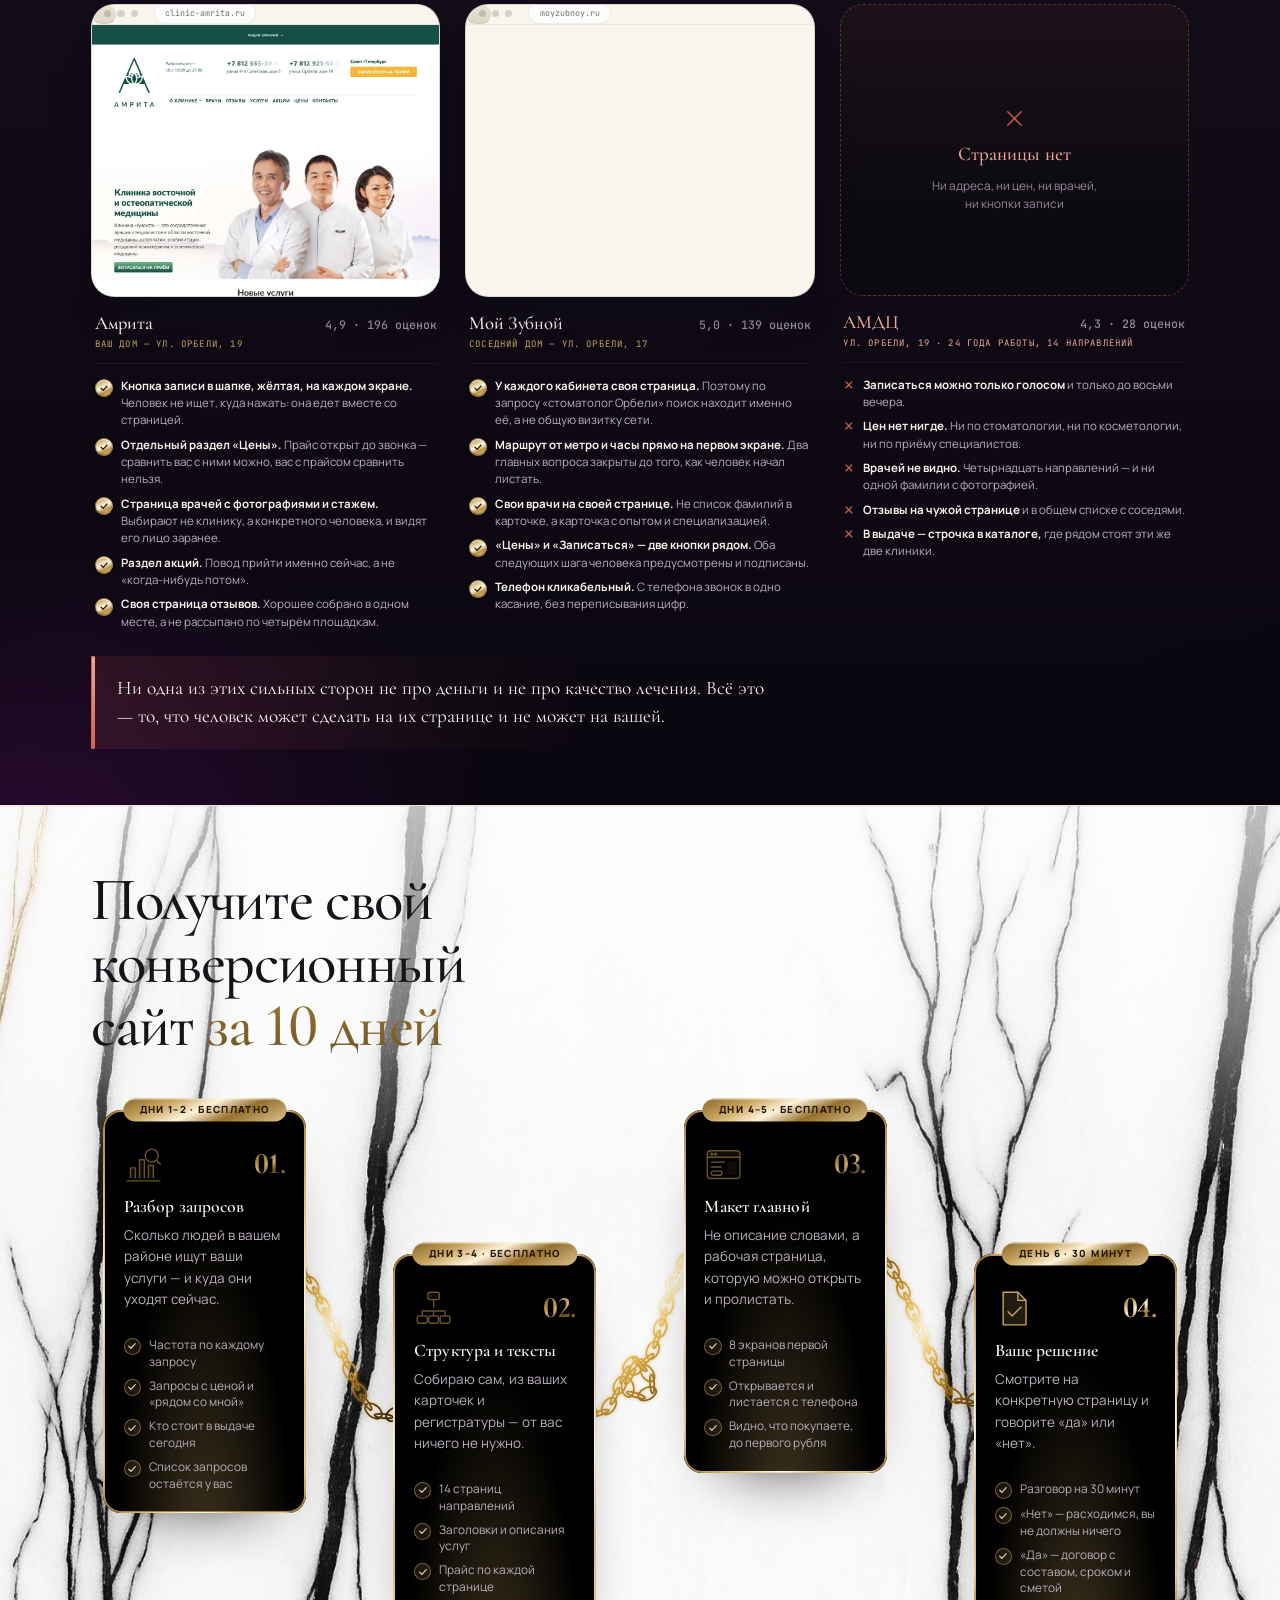
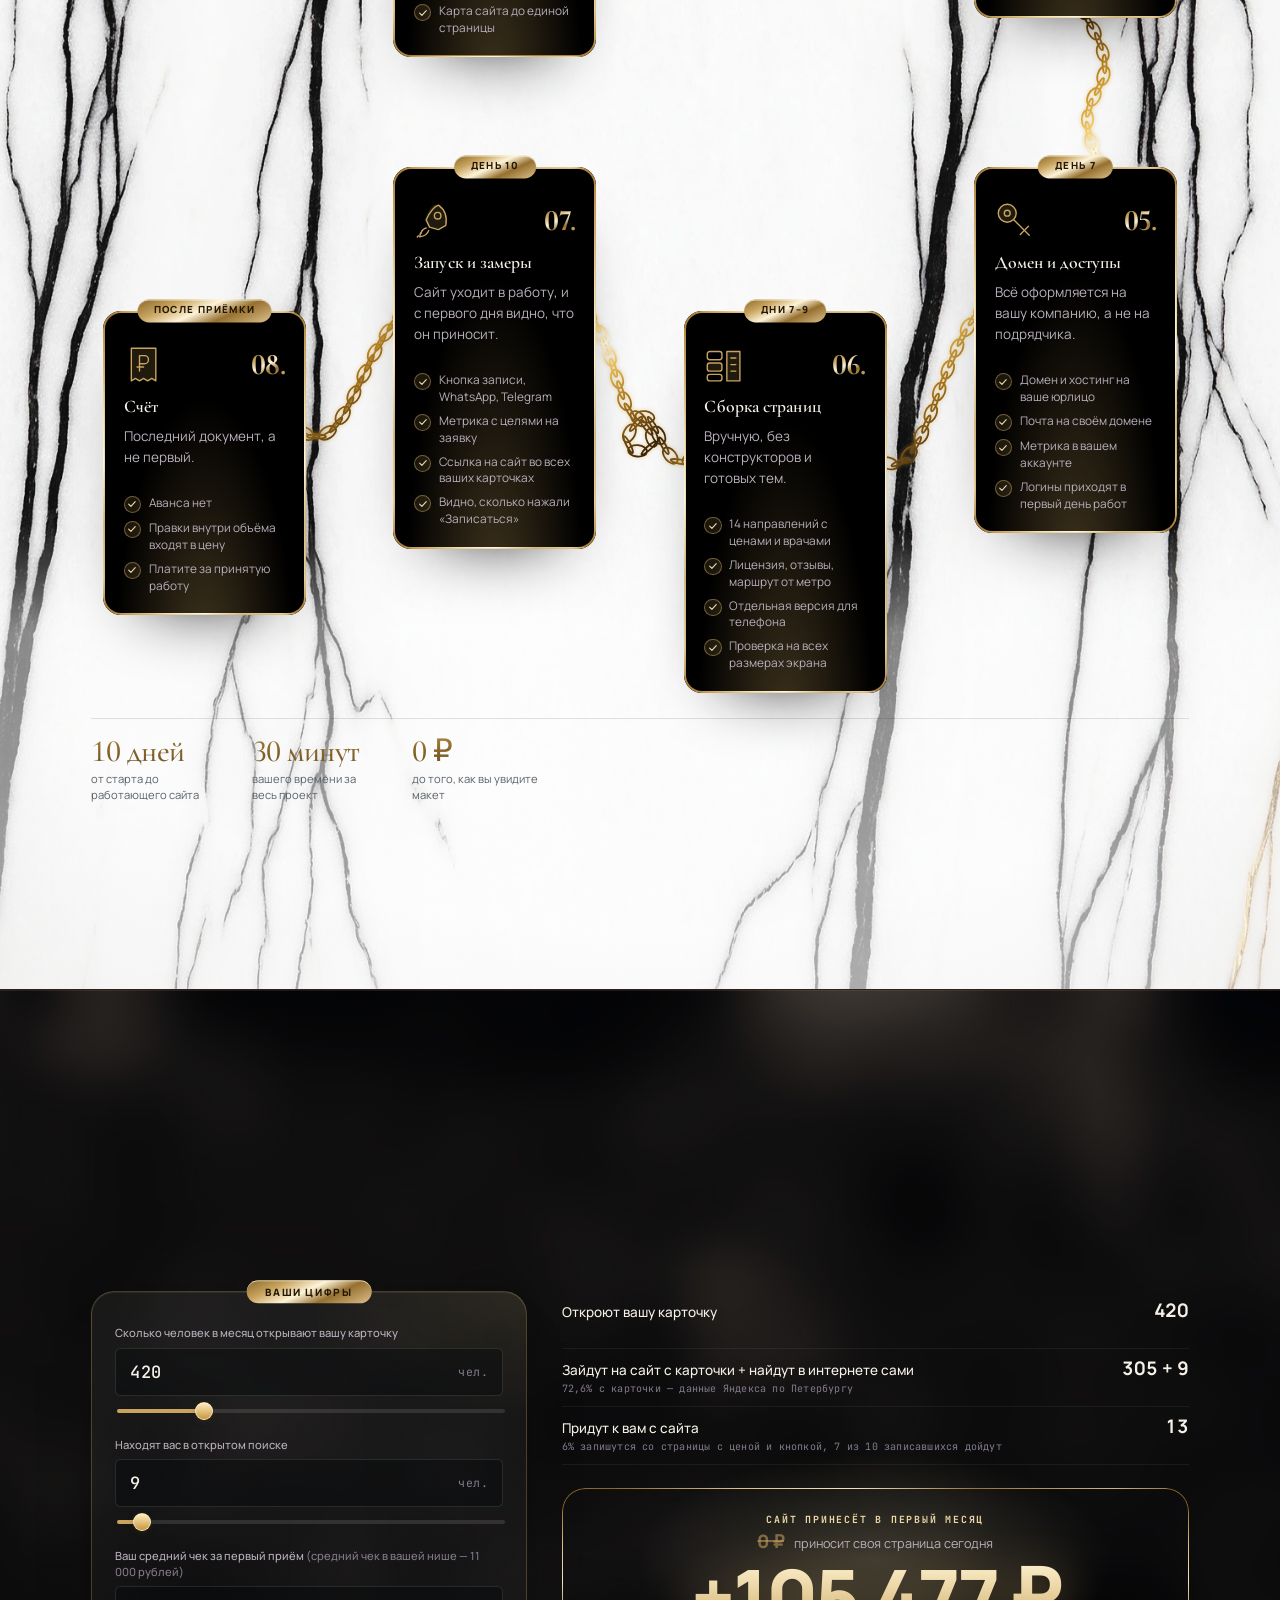
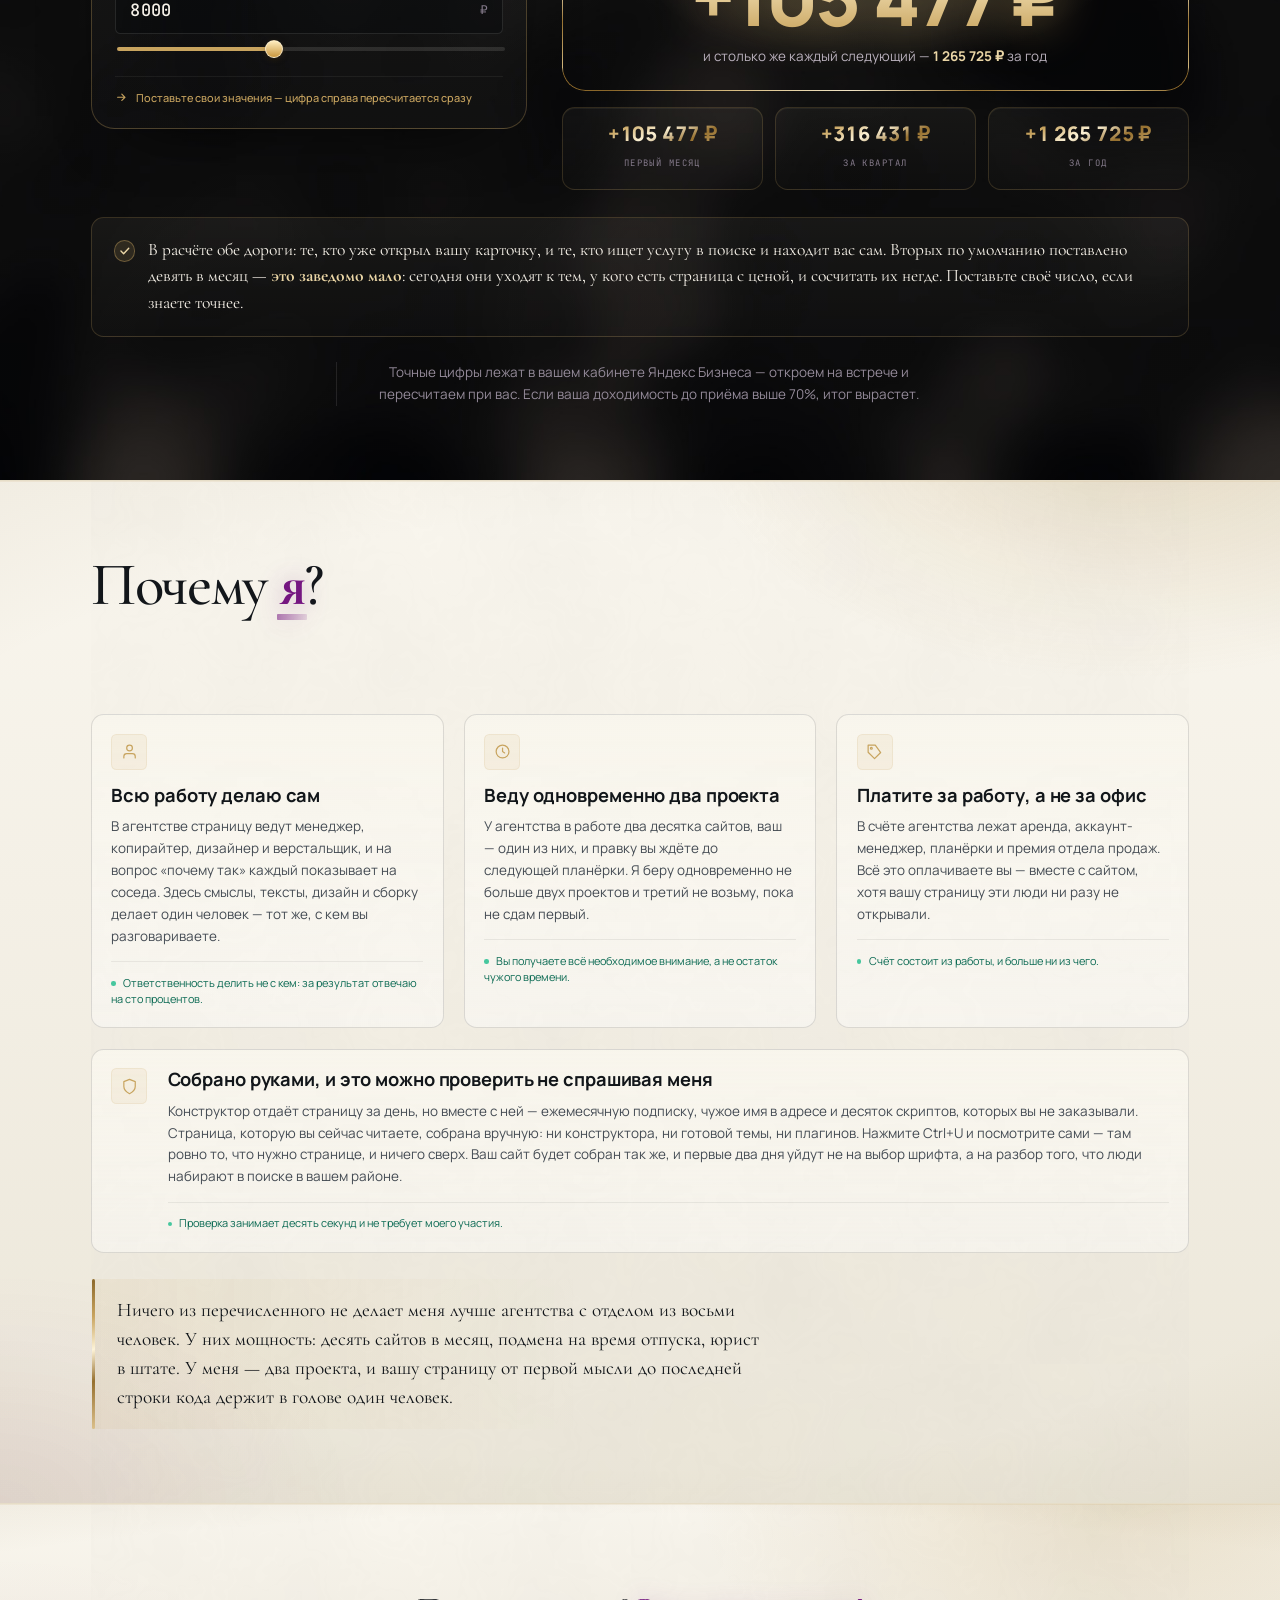
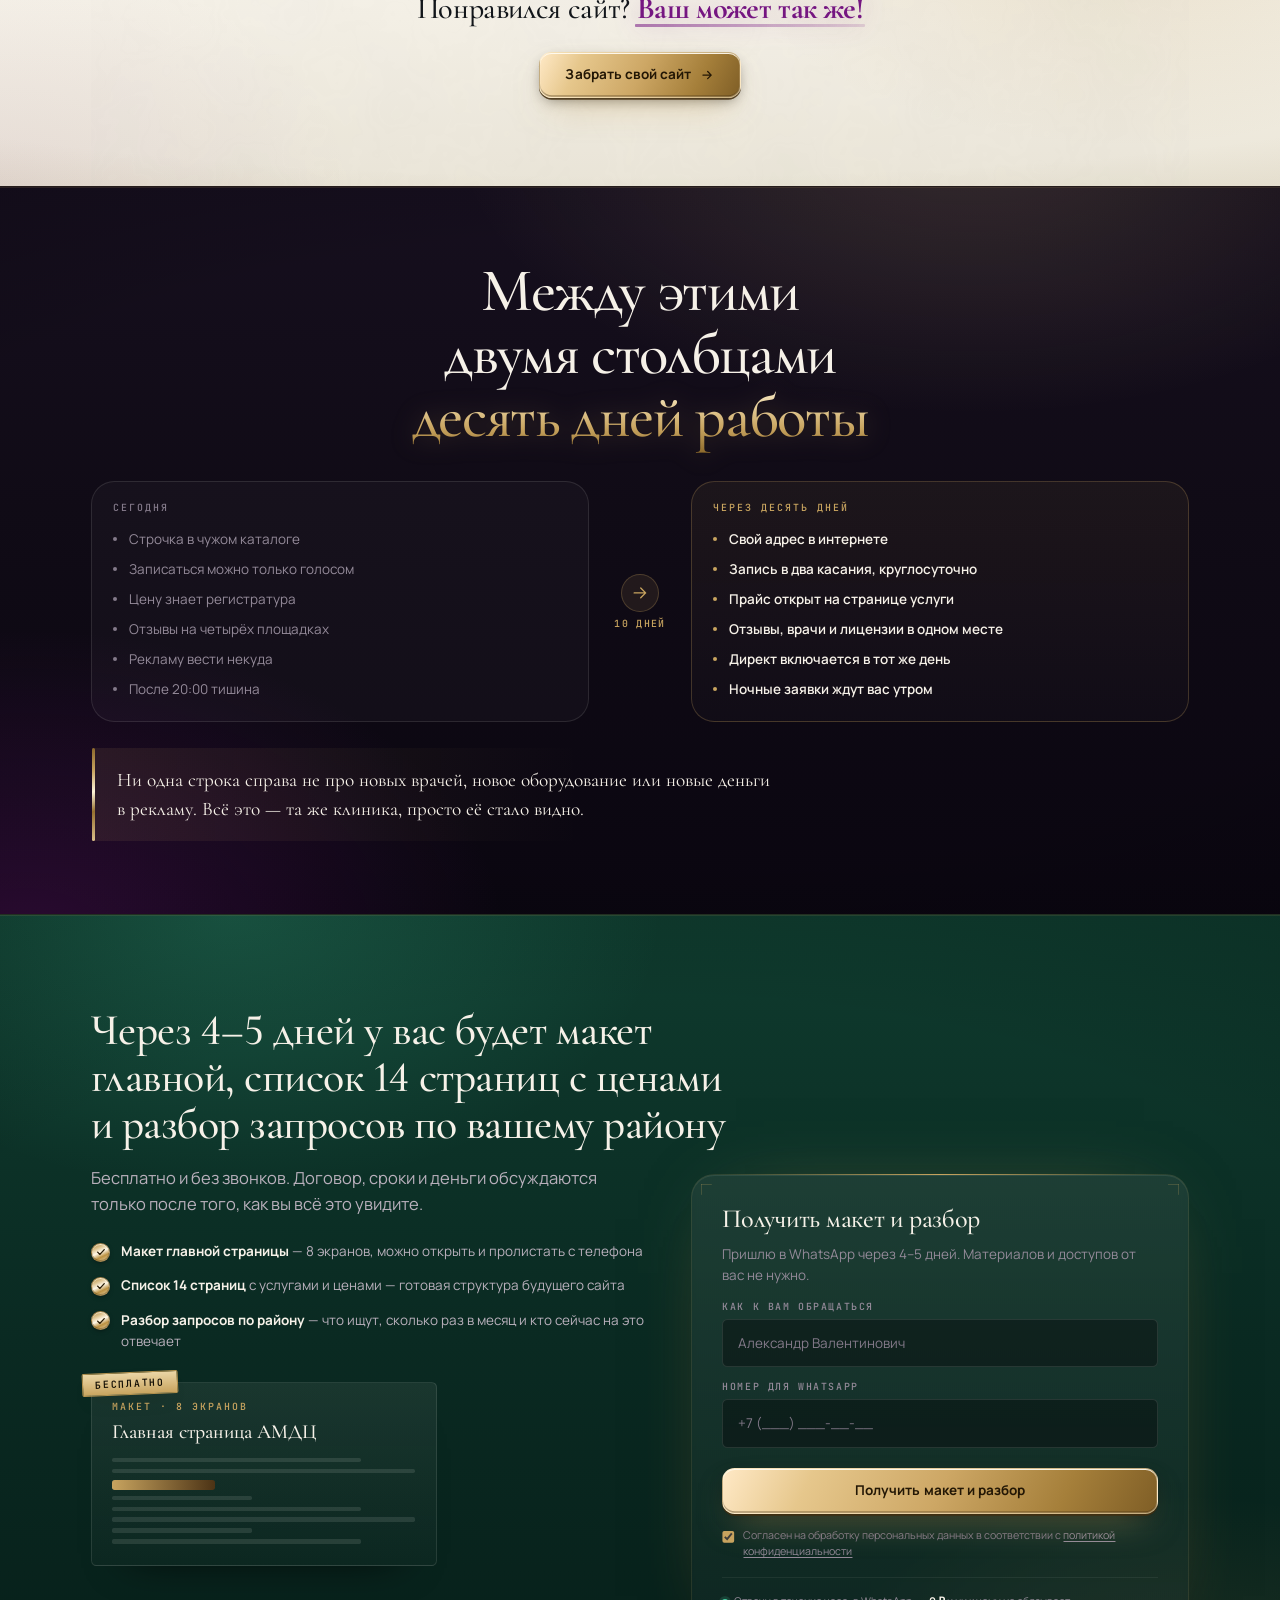
==== commit f726815f: "Второй разворот: подписи кривой по образцу Co-Authored-By: Claude Opus 5 (1M context) <noreply@anthr" ====
--- a/index.html
+++ b/index.html
@@ -22,12 +22,12 @@
      отдаёт статику с Cache-Control: max-age=600, и после правки
      браузер ещё десять минут показывает старый файл, сколько ни
      обновляй страницу. Менять метку при каждой выкладке. -->
-<link rel="stylesheet" href="assets/fonts.css?v=2026091802a">
-<link rel="stylesheet" href="assets/style.css?v=2026091802a">
+<link rel="stylesheet" href="assets/fonts.css?v=2026091803a">
+<link rel="stylesheet" href="assets/style.css?v=2026091803a">
 <!-- Телефонный слой. Подключён последним и целиком живёт
      внутри @media (max-width:860px) — на широком экране
      не меняет ни одного пикселя. -->
-<link rel="stylesheet" href="assets/mobile.css?v=2026091802a">
+<link rel="stylesheet" href="assets/mobile.css?v=2026091803a">
 </head>
 <body>
 
@@ -420,9 +420,9 @@
 <section class="band b-indigo mid" id="fork" data-sec="s1b" data-title="Где вы сейчас">
   <div class="wrap">
 
-    <h2 class="huge fork-h"><span>Пациентов больше, чем год назад, — а денег с них меньше</span> <mark>Это пятая ступень из шести. Дальше либо вниз, либо вверх</mark></h2>
-
-    <p class="lede">Почти каждая клиника проходит один и тот же путь из шести ступеней. Коварство пятой в том, что она <b>не выглядит бедой</b>: расписание плотное, приёмов даже больше, чем год назад. Но план лечения люди откладывают — берут дешёвое и срочное. Поэтому по вертикали здесь не число пациентов, а <b>сколько клиника зарабатывает с кресла</b>.</p>
+    <h2 class="huge fork-h"><span>Кресло занято, а денег нет — и непонятно, куда всё девается</span> <mark>Вы выбираете остаться здесь или войти в те 10%, к кому идут с планом?</mark></h2>
+
+    <p class="lede">Врачи те же, цены те же, качество приёма то же. А денег в конце месяца остаётся меньше — и это не ощущение: в начале 2026 года падение спроса отметили <b>79,5% стоматологий</b>, а по итогам 2025 почти половина предпринимателей не получила прибыли вовсе. Ниже — путь, который проходит почти каждая клиника, и точка, в которой она застревает на годы.</p>
 
     <figure class="path">
 
@@ -475,75 +475,77 @@
       <!-- Подписи лежат поверх рисунка, а не внутри viewBox:
            внутри они масштабировались бы вместе с кривой и на
            узком экране ушли бы в нечитаемый кегль. -->
-      <span class="pl pl-1"><i><b class="st">1</b> «Каждый пациент<br>был на счету»</i></span>
-      <span class="pl pl-2"><i><b class="st">2</b> «Пошли<br>по рекомендациям»</i></span>
-      <span class="pl pl-3 warn"><b><b class="st">3</b> «Запись плотная — и так будет всегда»</b><i>взяли второго врача, купили томограф</i></span>
-      <span class="pl pl-4"><i><b class="st">4</b> «Давайте пока<br>только этот зуб»</i></span>
-      <span class="pl pl-5 bad"><b><b class="st">5</b> «Расписание полное, а денег нет»</b><i>здесь девять клиник из десяти — и не месяц, а годами</i></span>
-      <span class="pl pl-6 good"><b><b class="st">6</b> «Приходят уже согласные»</b><i>сюда доходит десятая</i></span>
-      <span class="pl pl-y"><i>прибыль с кресла</i></span>
+      <span class="pl pl-1"><i>эйфория от первых<br>пациентов</i></span>
+      <span class="pl pl-2 warn"><b>Пик полного расписания</b></span>
+      <span class="pl pl-3"><i>обрыв<br>среднего чека</i></span>
+      <span class="pl pl-4 bad"><b>яма дешёвых приёмов</b></span>
+      <span class="pl pl-5"><i>склон<br>своего потока</i></span>
+      <span class="pl pl-6 good"><b>Стабильная прибыль</b></span>
+      <span class="pl pl-y"><i>прибыль</i></span>
+      <span class="pl pl-x0"><i>открылись</i></span>
+      <span class="pl pl-x1"><i>сегодня</i></span>
     </figure>
 
-    <div class="capt path-capt">Шесть ступеней, которые проходит почти каждая клиника. Пятая не выглядит бедой — поэтому на ней задерживаются годами.</div>
+    <div class="capt path-capt">Яма не выглядит бедой: кресло занято, врач работает, расписание плотное. Что денег с этого нет, видно только в отчёте за квартал — когда полгода уже прошло.</div>
 
     <div class="fork">
       <div class="fork-c neg">
-        <h3>Пятая ступень: почему кресло занято, а&nbsp;прибыли нет</h3>
+        <h3>Что происходит в яме</h3>
         <ul>
           <li>
             <span class="mk"><svg class="i" aria-hidden="true"><use href="#i-x"/></svg></span>
-            <div class="tx"><b>Пациентов больше, а денег с них меньше</b><p>За три года число приёмов в стоматологии выросло на 11%, а средний чек по крупным городам — <b>9 508 ₽</b>. Люди приходят, но берут дешёвое и срочное.</p></div>
+            <div class="tx"><b>Лечат по одному зубу</b><p>Приходят с болью, соглашаются на минимум. План на 150–300 тысяч откладывают «до лучших времён» — и это решение принимает не клиника.</p></div>
           </li>
           <li>
             <span class="mk"><svg class="i" aria-hidden="true"><use href="#i-x"/></svg></span>
-            <div class="tx"><b>План лечения откладывают</b><p>С 2025 года имплантацию, протезирование и ортодонтию переносят «на потом». Причина не в жадности: <b>рассрочка подорожала</b>, а свои деньги на вкладе приносят 13% без риска и без хлопот.</p></div>
+            <div class="tx"><b>Рассрочка перестала работать</b><p>Раньше её брали не глядя. Сейчас переплата заметна, а свои деньги на вкладе дают 13% без риска. <b>Ждать стало выгоднее, чем лечиться.</b></p></div>
           </li>
           <li>
             <span class="mk"><svg class="i" aria-hidden="true"><use href="#i-x"/></svg></span>
-            <div class="tx"><b>Расходы считались под другую выручку</b><p>Лизинг за томограф, зарплата врача, аренда — всё это брали на третьей ступени, когда план лечения принимали не глядя. <b>Расходы остались те же, а чек упал вдвое.</b></p></div>
+            <div class="tx"><b>Расходы остались от сытых лет</b><p>Лизинг за томограф, зарплата врача, аренда. Их считали, когда кресло приносило вдвое больше, — и с тех пор они только выросли.</p></div>
           </li>
           <li>
             <span class="mk"><svg class="i" aria-hidden="true"><use href="#i-x"/></svg></span>
-            <div class="tx"><b>Добрать пациента с планом нечем</b><p>Привлечение подорожало вдвое: средний месячный бюджет вырос <b>с 57 400 до 109 500 ₽</b>. Но дело даже не в деньгах — человека, который выбирает неделями, попросту <b>некуда привести</b>.</p></div>
+            <div class="tx"><b>Скидка возвращает людей, но не деньги</b><p>Круг замыкается: заработали меньше с приёма — нечем привлекать — пациентов меньше — <b>снова скидка</b>. Выйти из него скидкой нельзя.</p></div>
           </li>
           <li>
             <span class="mk"><svg class="i" aria-hidden="true"><use href="#i-x"/></svg></span>
-            <div class="tx"><b>А конкурент — в соседнем подъезде</b><p>В Петербурге один предприниматель на 13 жителей: плотность в полтора раза выше средней по стране. За последний год закрытий стало <b>на 10,4% больше</b>, и это выше, чем в целом по России.</p></div>
+            <div class="tx"><b>Добрать некого и нечем</b><p>Привлечение подорожало вдвое: <b>с 57 400 до 109 500 ₽</b> в месяц. А конкурент — в соседнем подъезде: в Петербурге один предприниматель на 13 жителей.</p></div>
           </li>
         </ul>
       </div>
 
       <div class="fork-c pos">
-        <h3>Шестая ступень: что меняется у&nbsp;десятой</h3>
+        <h3>Что по-другому у десятой</h3>
         <ul>
           <li>
             <span class="mk"><svg class="i" aria-hidden="true"><use href="#i-check"/></svg></span>
-            <div class="tx"><b>Приходит тот, кто уже решился</b><p>Человек с планом на 250 000 ₽ не выбирает в строчке справочника. Он читает неделями: кто врач, какой метод, что получилось у других. <b>Ему нужно место, где это написано.</b></p></div>
+            <div class="tx"><b>К ней приходят с планом, а не с болью</b><p>Человек, который платит за имплантацию, выбирает заранее и неделями. <b>Сначала читает, потом звонит</b> — и до звонка уже знает, к кому идёт.</p></div>
           </li>
           <li>
             <span class="mk"><svg class="i" aria-hidden="true"><use href="#i-check"/></svg></span>
-            <div class="tx"><b>Цена перестаёт быть первым аргументом</b><p>Сначала он видит врача, случаи и объяснение — и только потом цифру. <b>Спор о цене заканчивается до звонка</b>, а не в кресле и не с регистратурой.</p></div>
+            <div class="tx"><b>Цену не обсуждают в кресле</b><p>Врача, метод и стоимость он увидел до разговора. <b>Приходит согласным</b>, а регистратура перестаёт работать справочной.</p></div>
           </li>
           <li>
             <span class="mk"><svg class="i" aria-hidden="true"><use href="#i-check"/></svg></span>
-            <div class="tx"><b>Видно все четырнадцать направлений, а не три</b><p>Под каждое — своя страница с теми словами, которые люди набирают. <b>В выдачу вы попадаете сами</b>, а не через чужой каталог, где рядом стоят девять соседей.</p></div>
+            <div class="tx"><b>Видно все четырнадцать направлений</b><p>Под каждое — своя страница с теми словами, которые люди набирают. Не одна строчка на всю клинику в чужом каталоге.</p></div>
           </li>
           <li>
             <span class="mk"><svg class="i" aria-hidden="true"><use href="#i-check"/></svg></span>
-            <div class="tx"><b>Окна заполняются тогда, когда они пустые</b><p>Поток включают в тихую неделю и гасят в плотную. <b>Скидка перестаёт быть единственным рычагом</b>, а вместе с ней уходит и торг о цене.</p></div>
+            <div class="tx"><b>Пустую неделю заполняют, а не пережидают</b><p>Поток включают, когда в расписании дыра, и гасят, когда плотно. <b>Скидка перестаёт быть единственным рычагом.</b></p></div>
           </li>
           <li>
             <span class="mk"><svg class="i" aria-hidden="true"><use href="#i-check"/></svg></span>
-            <div class="tx"><b>Всё заработанное копится у клиники</b><p>Отзывы, врачи, случаи и лицензии лежат на своём адресе, а не на четырёх чужих. <b>Это остаётся вам навсегда</b> — и это единственное, что стоит денег, если однажды захочется выйти.</p></div>
+            <div class="tx"><b>Репутация копится у неё</b><p>Отзывы, врачи, случаи и лицензии — на своём адресе, а не на четырёх чужих. <b>Это остаётся клинике навсегда.</b></p></div>
           </li>
         </ul>
       </div>
     </div>
 
     <div class="anchors">
-      <div><b>+11%</b><span>приёмов за три года — а прибыли не прибавилось</span></div>
-      <div><b>9 508 ₽</b><span>средний чек: пациент берёт дешёвое и срочное</span></div>
-      <div><b>&times;2</b><span>дороже стало привести пациента с планом лечения</span></div>
+      <div><b>79,5%</b><span>стоматологий отметили падение спроса в начале 2026 года</span></div>
+      <div><b>45%</b><span>предпринимателей по итогам 2025 не получили прибыли или сработали в убыток</span></div>
+      <div><b>7,6%</b><span>сумели покрыть рост расходов и удержать рентабельность</span></div>
     </div>
 
   </div>
@@ -3003,7 +3005,7 @@
 })();
 </script>
 
-<script src="assets/mobile.js?v=2026091802a"></script>
+<script src="assets/mobile.js?v=2026091803a"></script>
 
 </body>
 </html>
--- a/assets/style.css
+++ b/assets/style.css
@@ -7429,7 +7429,7 @@
 
 .path{
   position:relative;
-  margin:clamp(1.6rem,3.4vw,2.9rem) 0 clamp(1.1rem,2vw,1.7rem);
+  margin:clamp(1.6rem,3.4vw,2.9rem) 0 clamp(2.4rem,4vw,3.4rem);
   aspect-ratio:1200 / 460;
   /* Ниже этой ширины подписи начинают наезжать друг на друга
      раньше, чем кривая теряет читаемость, — поэтому рисунок
@@ -7508,16 +7508,21 @@
   letter-spacing:.02em;text-transform:uppercase;
 }
 .pl.bad b{
-  font-size:clamp(.88rem,.72rem + .58vw,1.14rem);
-  letter-spacing:.015em;
-}
-
-.pl-1{left:8%;  top:63%}
-.pl-2{left:17%; top:93%}
-.pl-3{left:25%; top:20%}
-.pl-4{left:41%; top:50%}
-.pl-5{left:54%; top:94%}
-.pl-6{left:86%; top:8%}
+  font-size:clamp(1rem,.78rem + .74vw,1.42rem);
+  letter-spacing:.005em;
+}
+
+.pl-1{left:8%;  top:50%}
+.pl-2{left:25%; top:20%}
+.pl-3{left:41%; top:50%}
+.pl-4{left:52%; top:94%}
+.pl-5{left:70%; top:64%}
+.pl-6{left:86%; top:12%}
+
+/* Концы горизонтальной оси — как «новичок → эксперт» у образца */
+.pl-x0{left:8%;  top:101%}
+.pl-x1{left:92%; top:101%}
+.pl-x0 i,.pl-x1 i{letter-spacing:.08em;text-transform:uppercase;font-size:.66rem}
 
 /* Номер ступени. Кривая читается как шесть шагов только
    тогда, когда шаги пронумерованы: без цифр это просто
--- a/assets/mobile.css
+++ b/assets/mobile.css
@@ -1486,22 +1486,22 @@
      друга и спорят с теми тремя, ради которых блок сделан:
      пик, яма и выход. Убраны целиком, а не уменьшены — мелкий
      текст поверх рисунка читается хуже, чем его отсутствие. */
-  .pl-1,.pl-2,.pl-4{display:none}
+  .pl-1,.pl-3,.pl-5,.pl-x0,.pl-x1{display:none}
 
   /* Длинные подписи переносятся, а не вылезают за экран. */
   .pl{max-width:min(74vw,320px)}
   .pl b{font-size:.98rem}
   .pl i{font-size:.8rem}
 
-  .pl-3{left:36%; top:20%}
-  .pl-5{left:50%; top:92%}
-  .pl-6{left:64%; top:3%}
-  .pl-6 b{font-size:1.06rem}
-  .pl-3 b,.pl-5 b{font-size:1rem}
+  .pl-2{left:34%; top:16%}
+  .pl-4{left:50%; top:93%}
+  .pl-6{left:66%; top:4%}
+  .pl-2 b,.pl-6 b{font-size:1.06rem}
+  .pl-4 b{font-size:1.14rem}
 
   /* «Яма» — самая длинная подпись и стоит по центру низа.
      В одну строку она на телефоне не помещается. */
-  .pl-5 b{max-width:20ch;margin-inline:auto}
+  .pl-4 b{max-width:20ch;margin-inline:auto}
 
   /* Ось на телефоне прижимается к самому краю: места по бокам
      нет, а без неё кривую читают как число пациентов. */
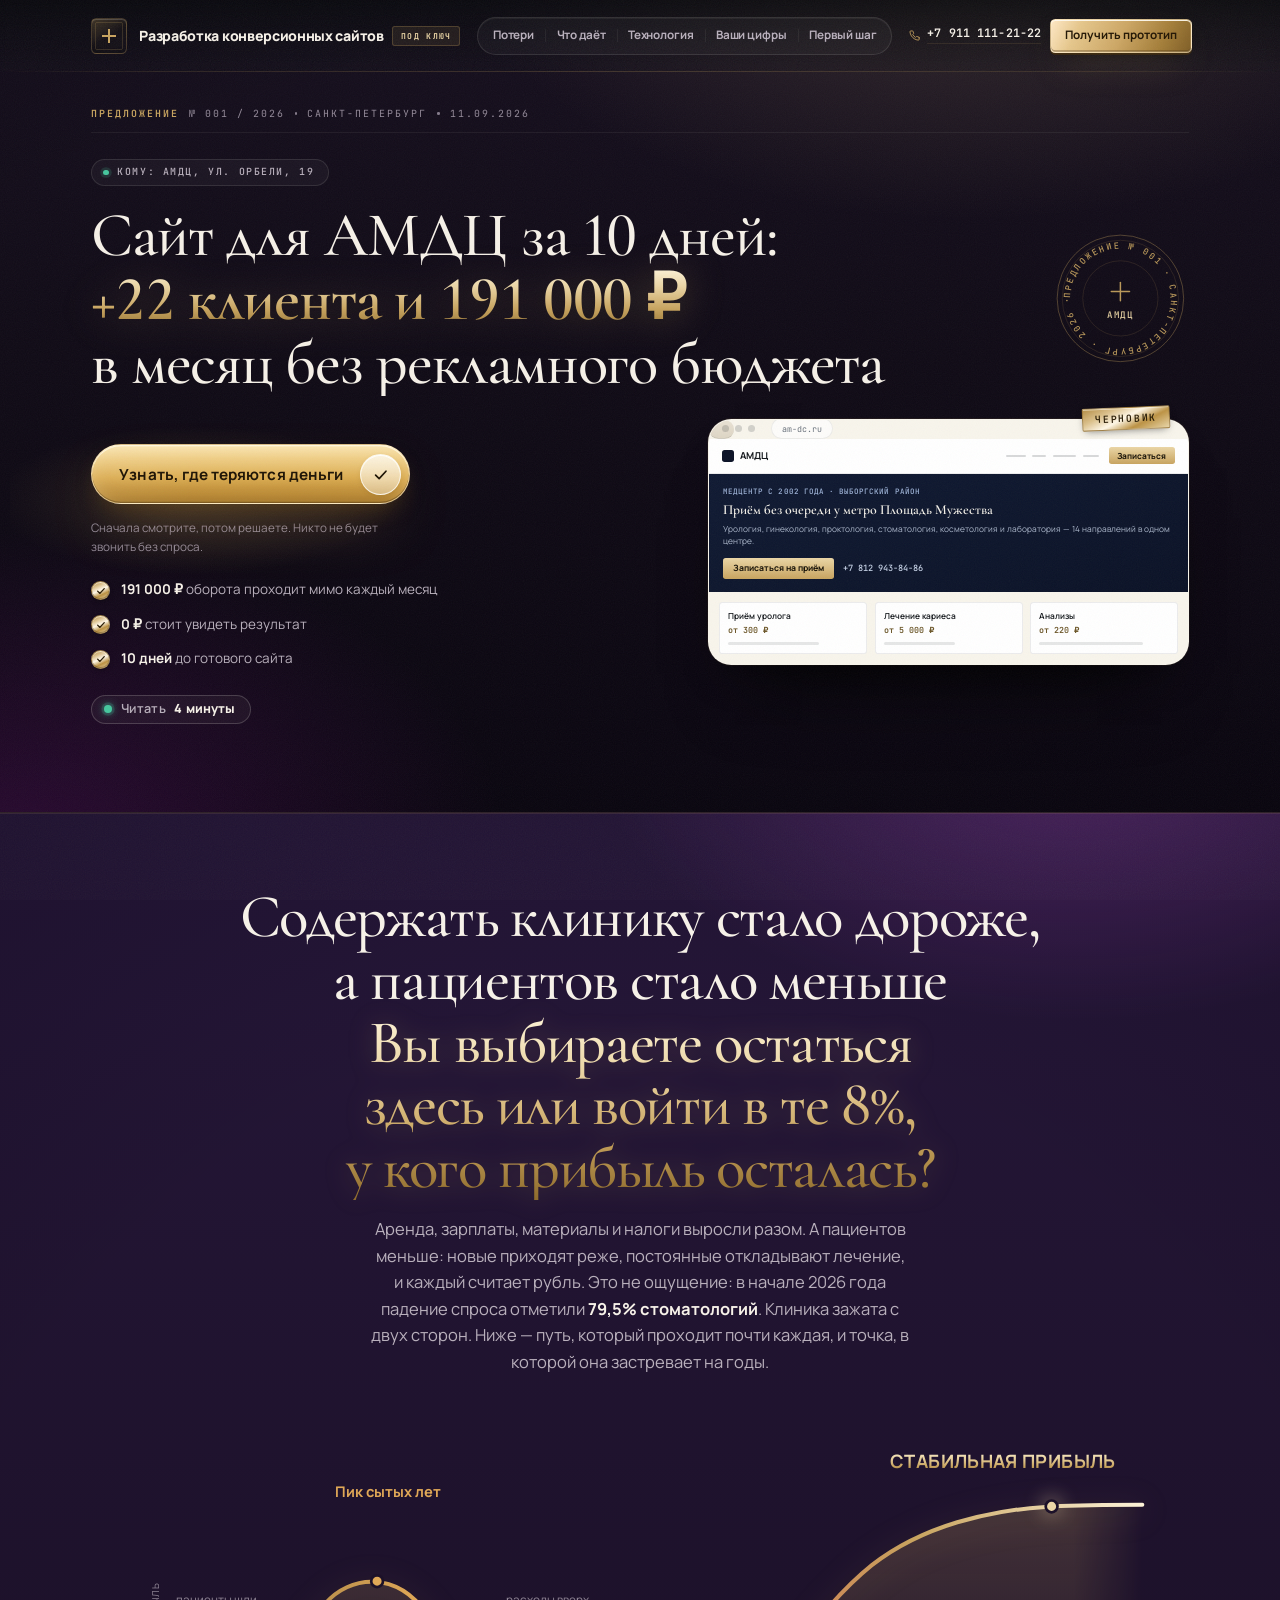
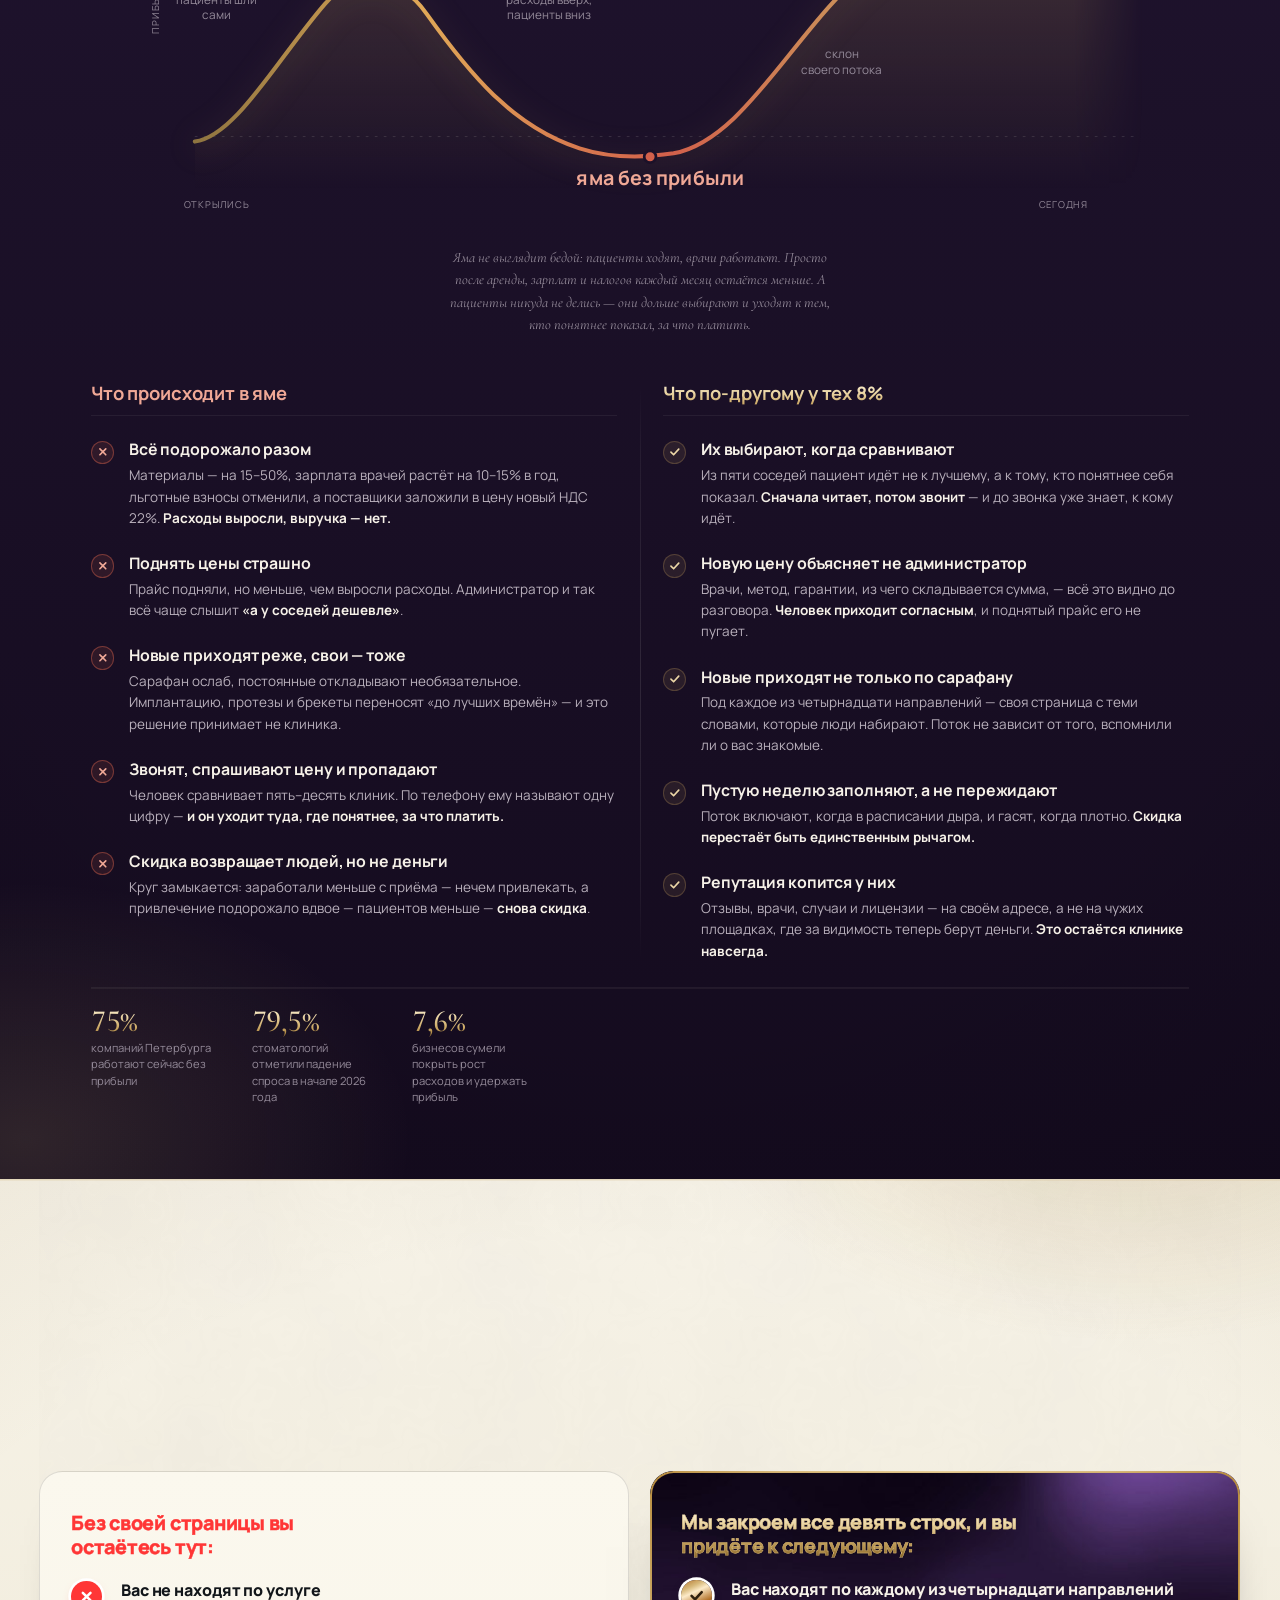
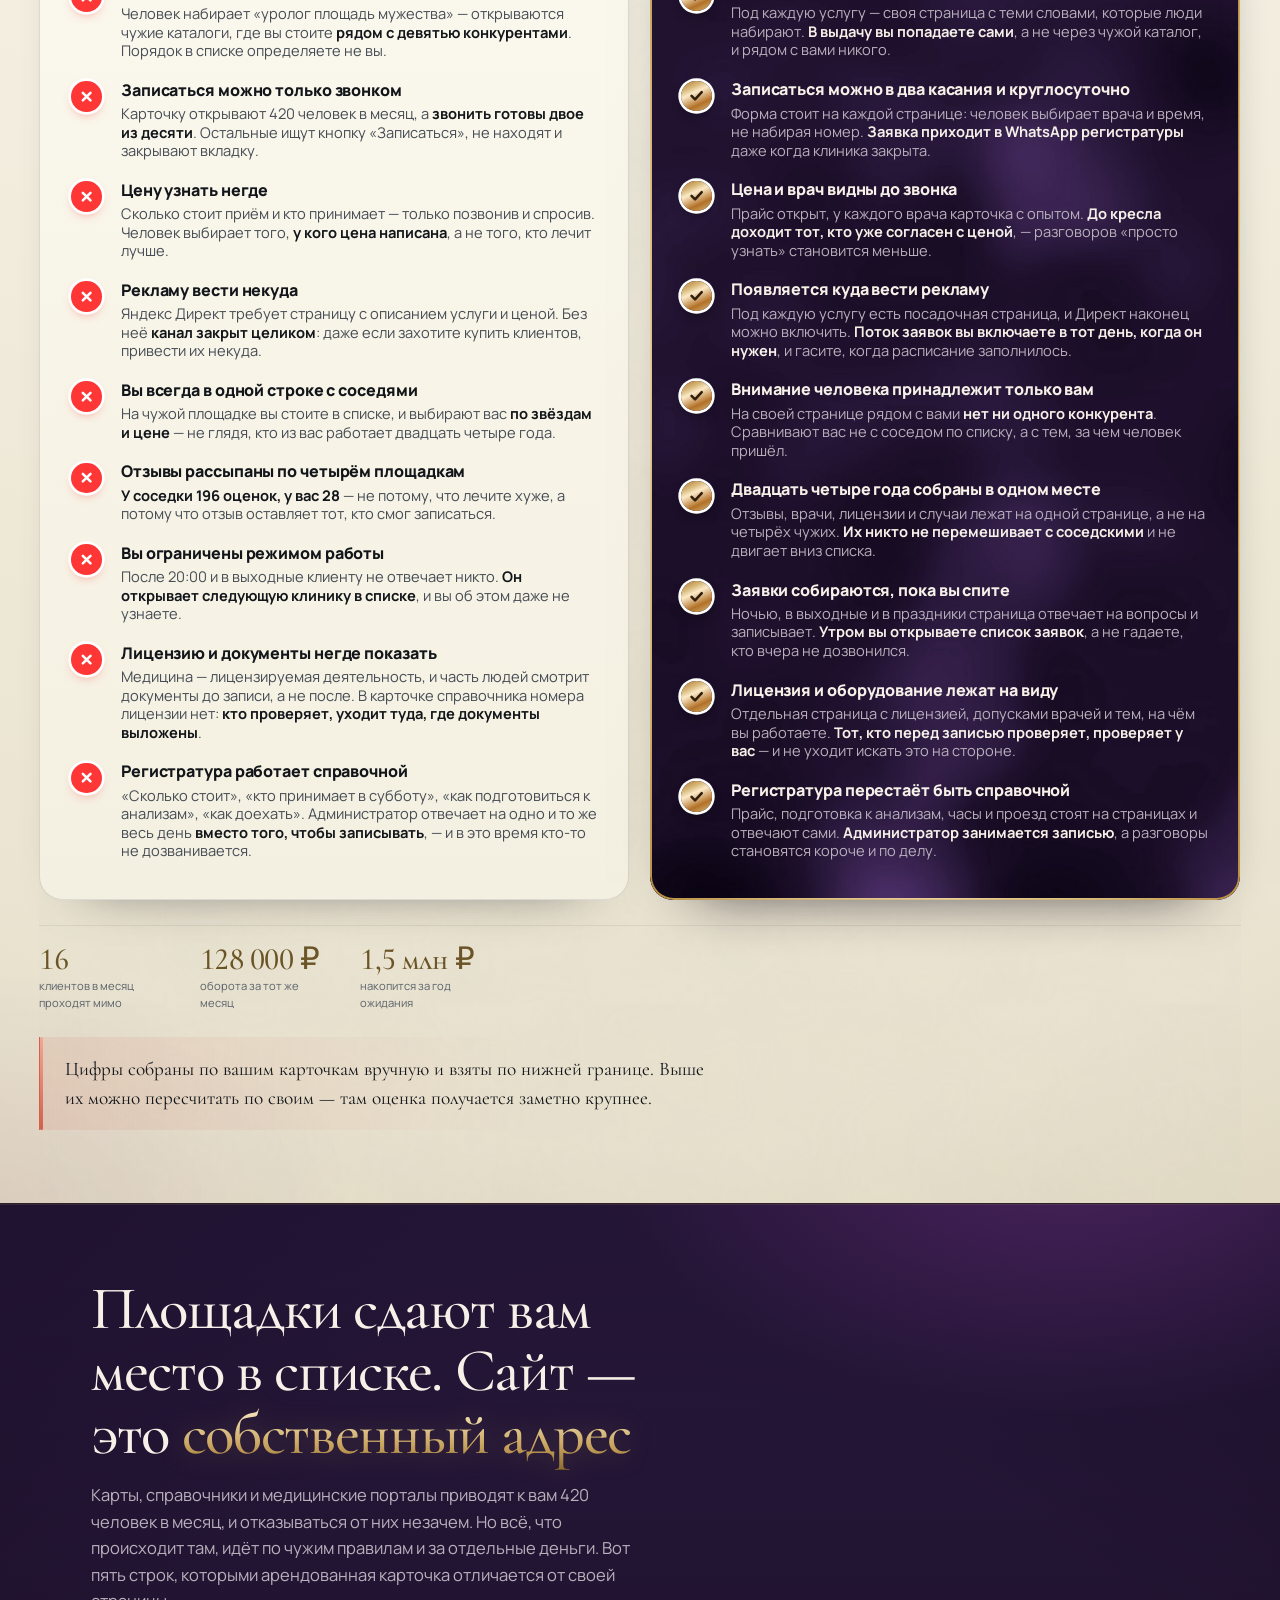
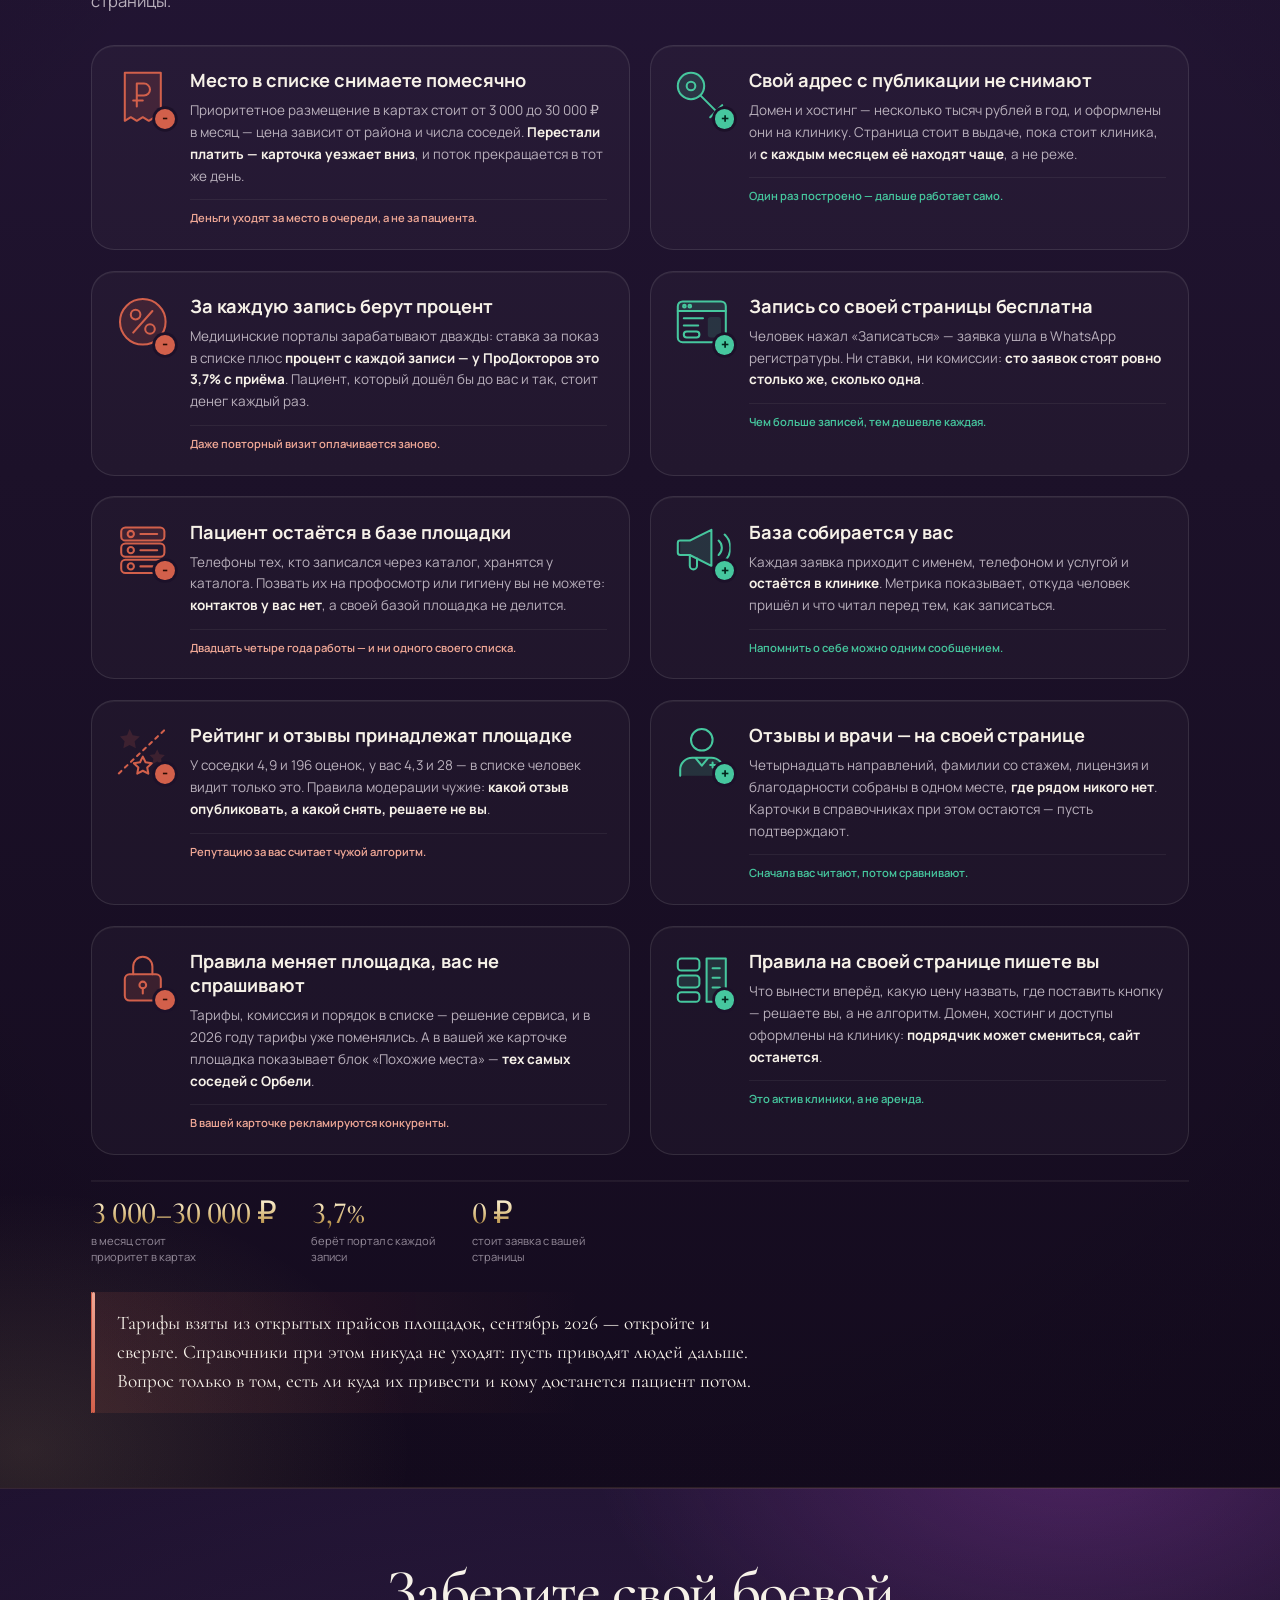
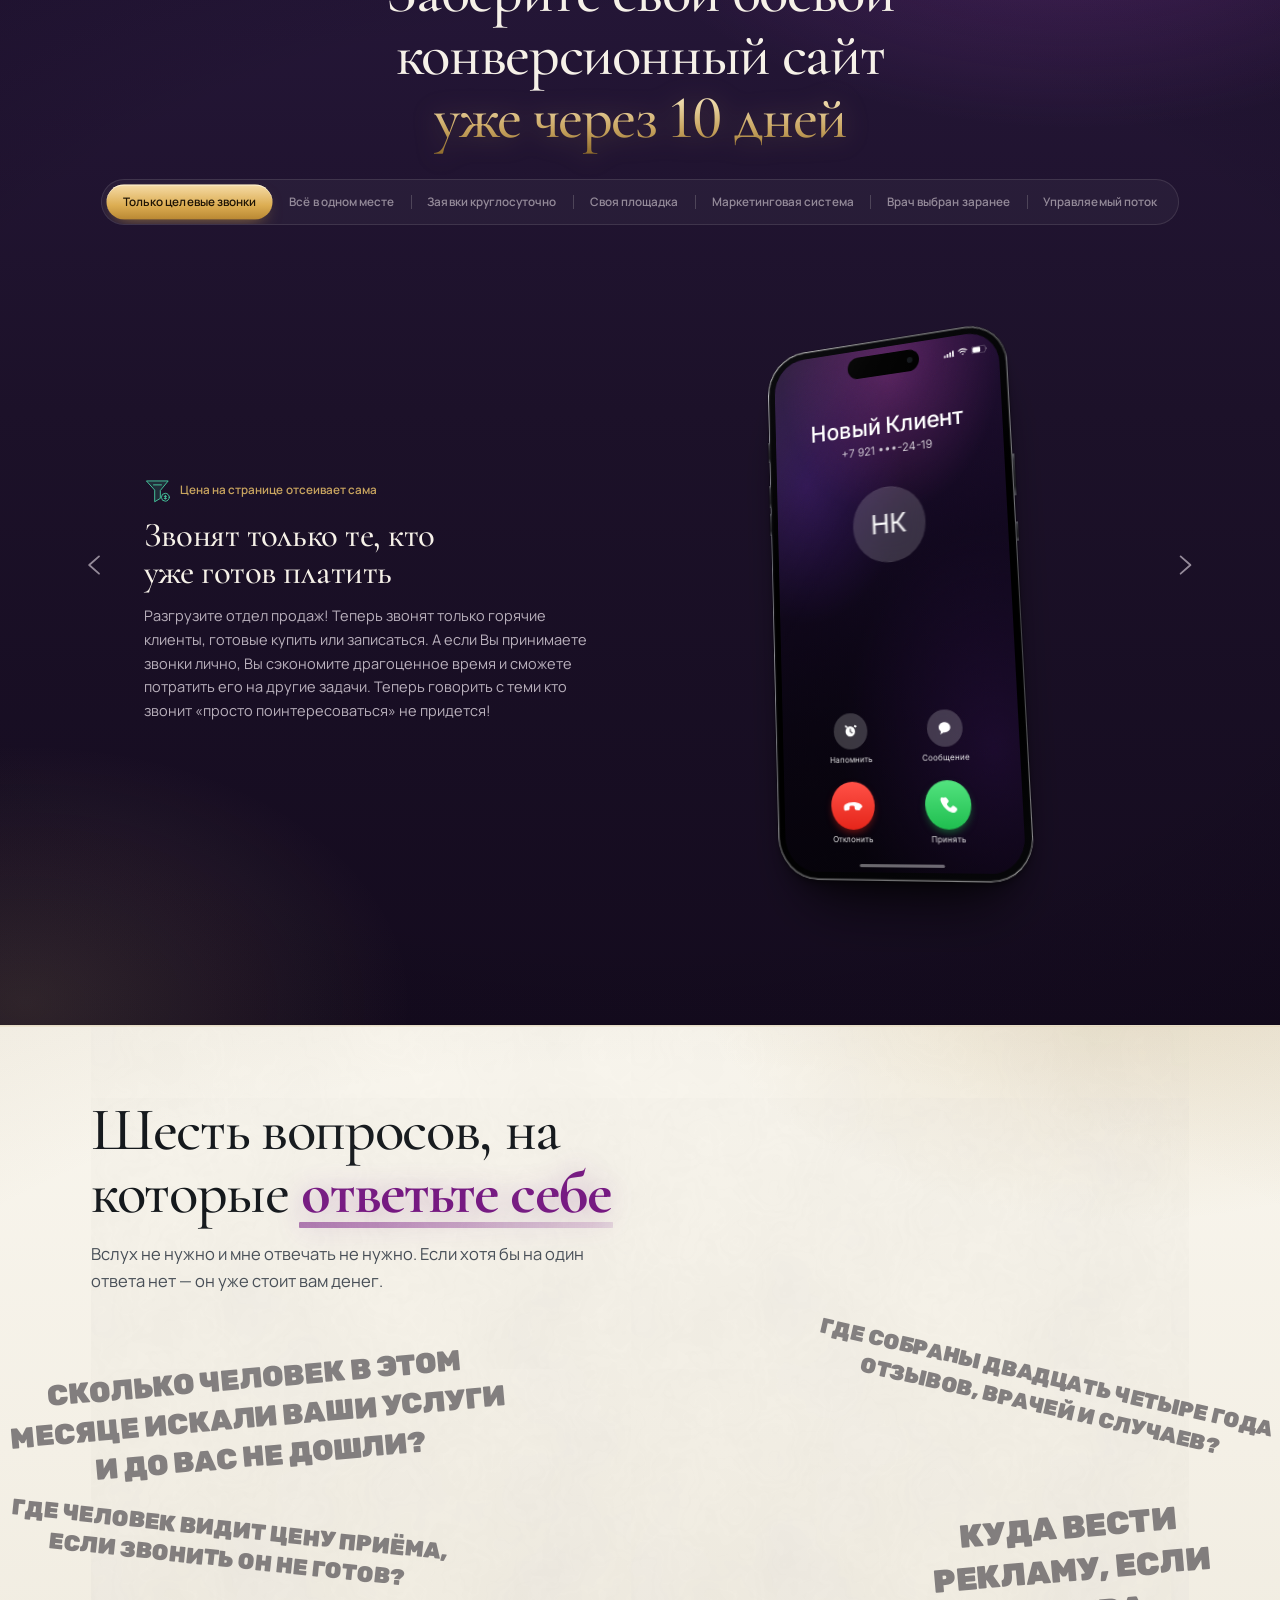
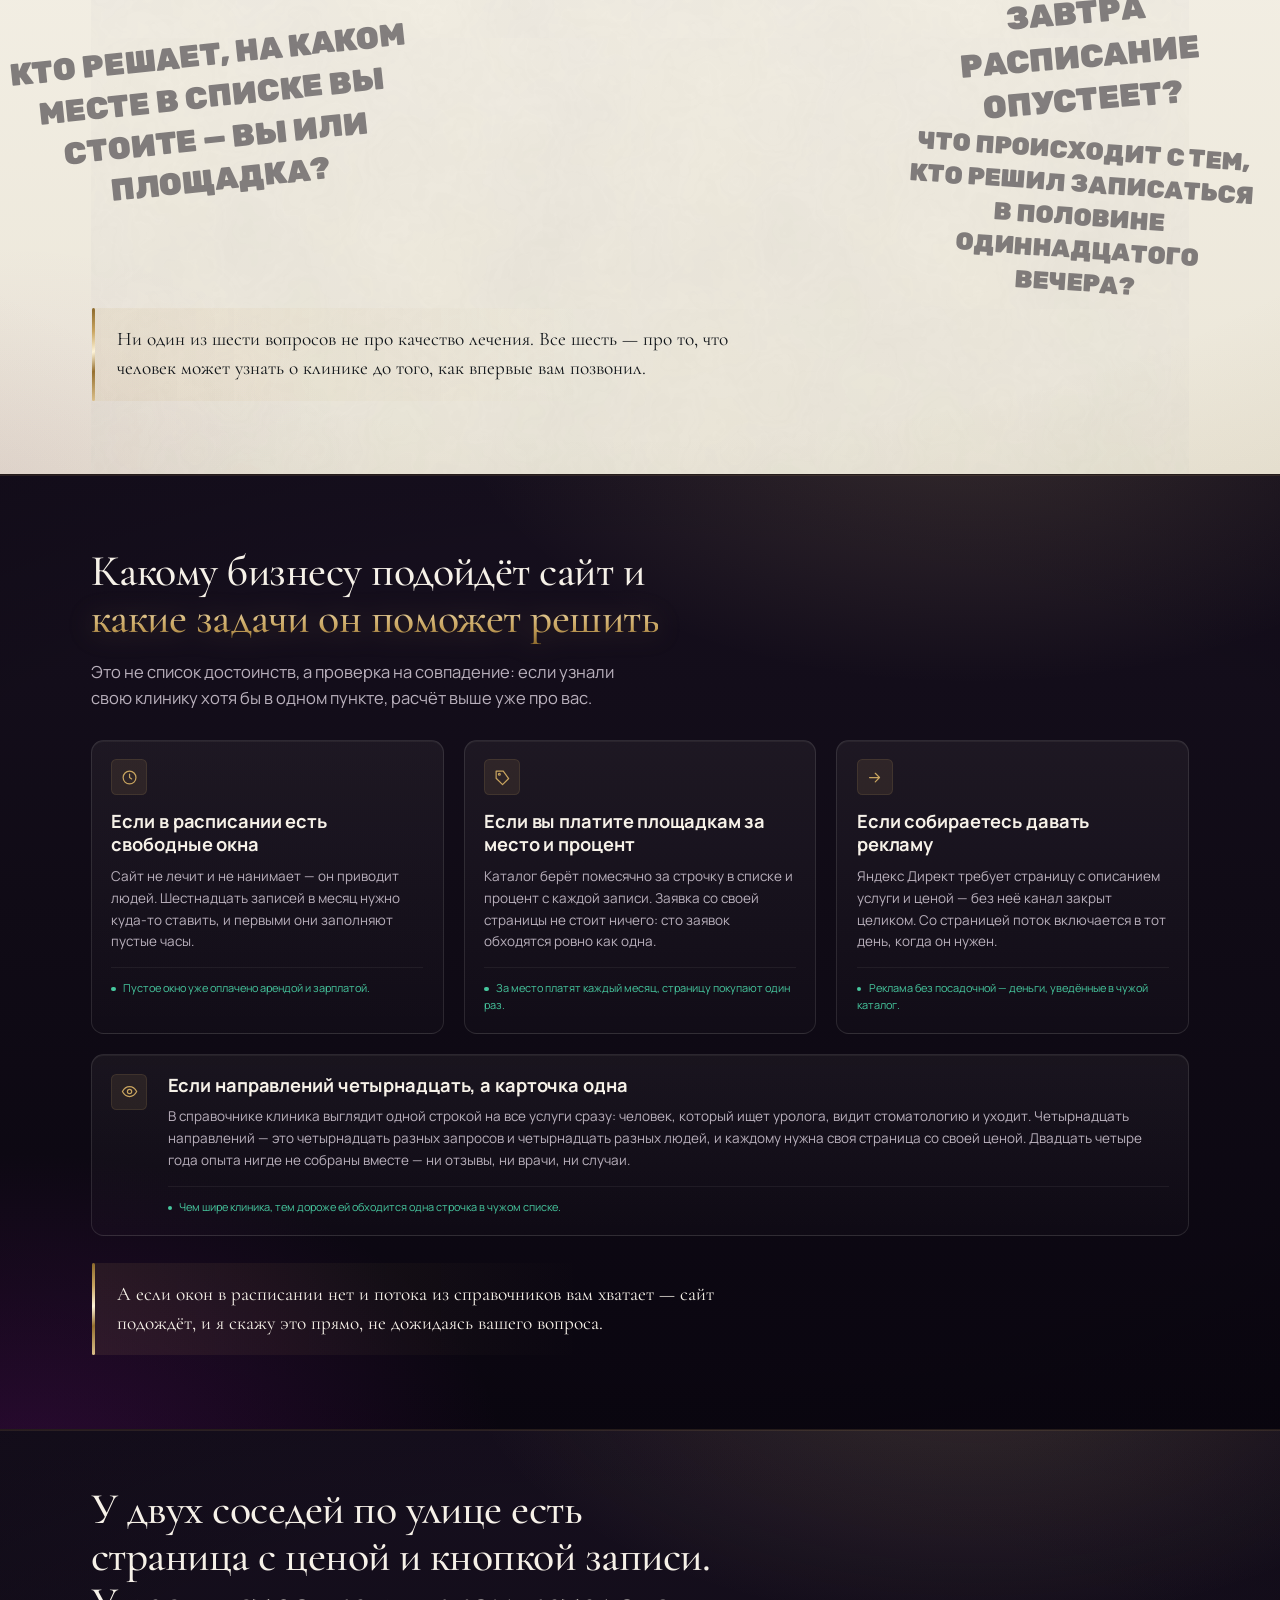
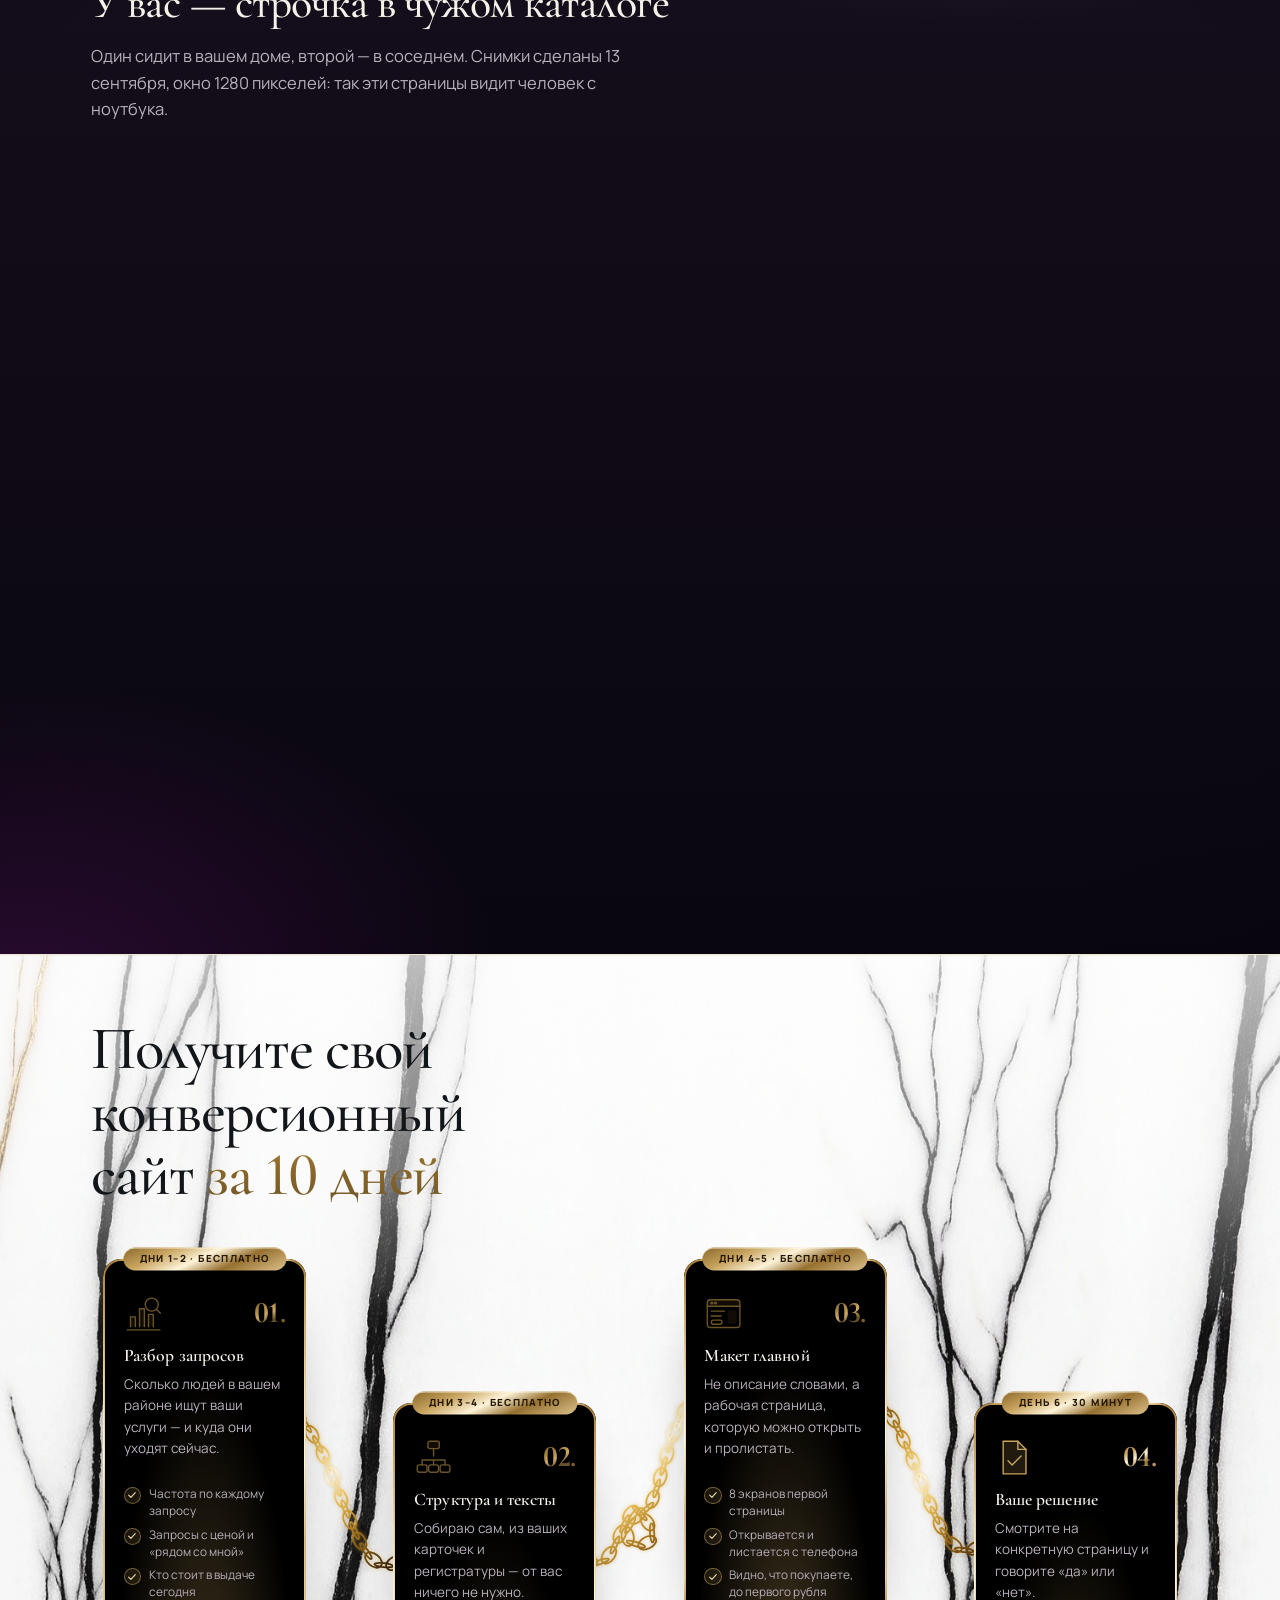
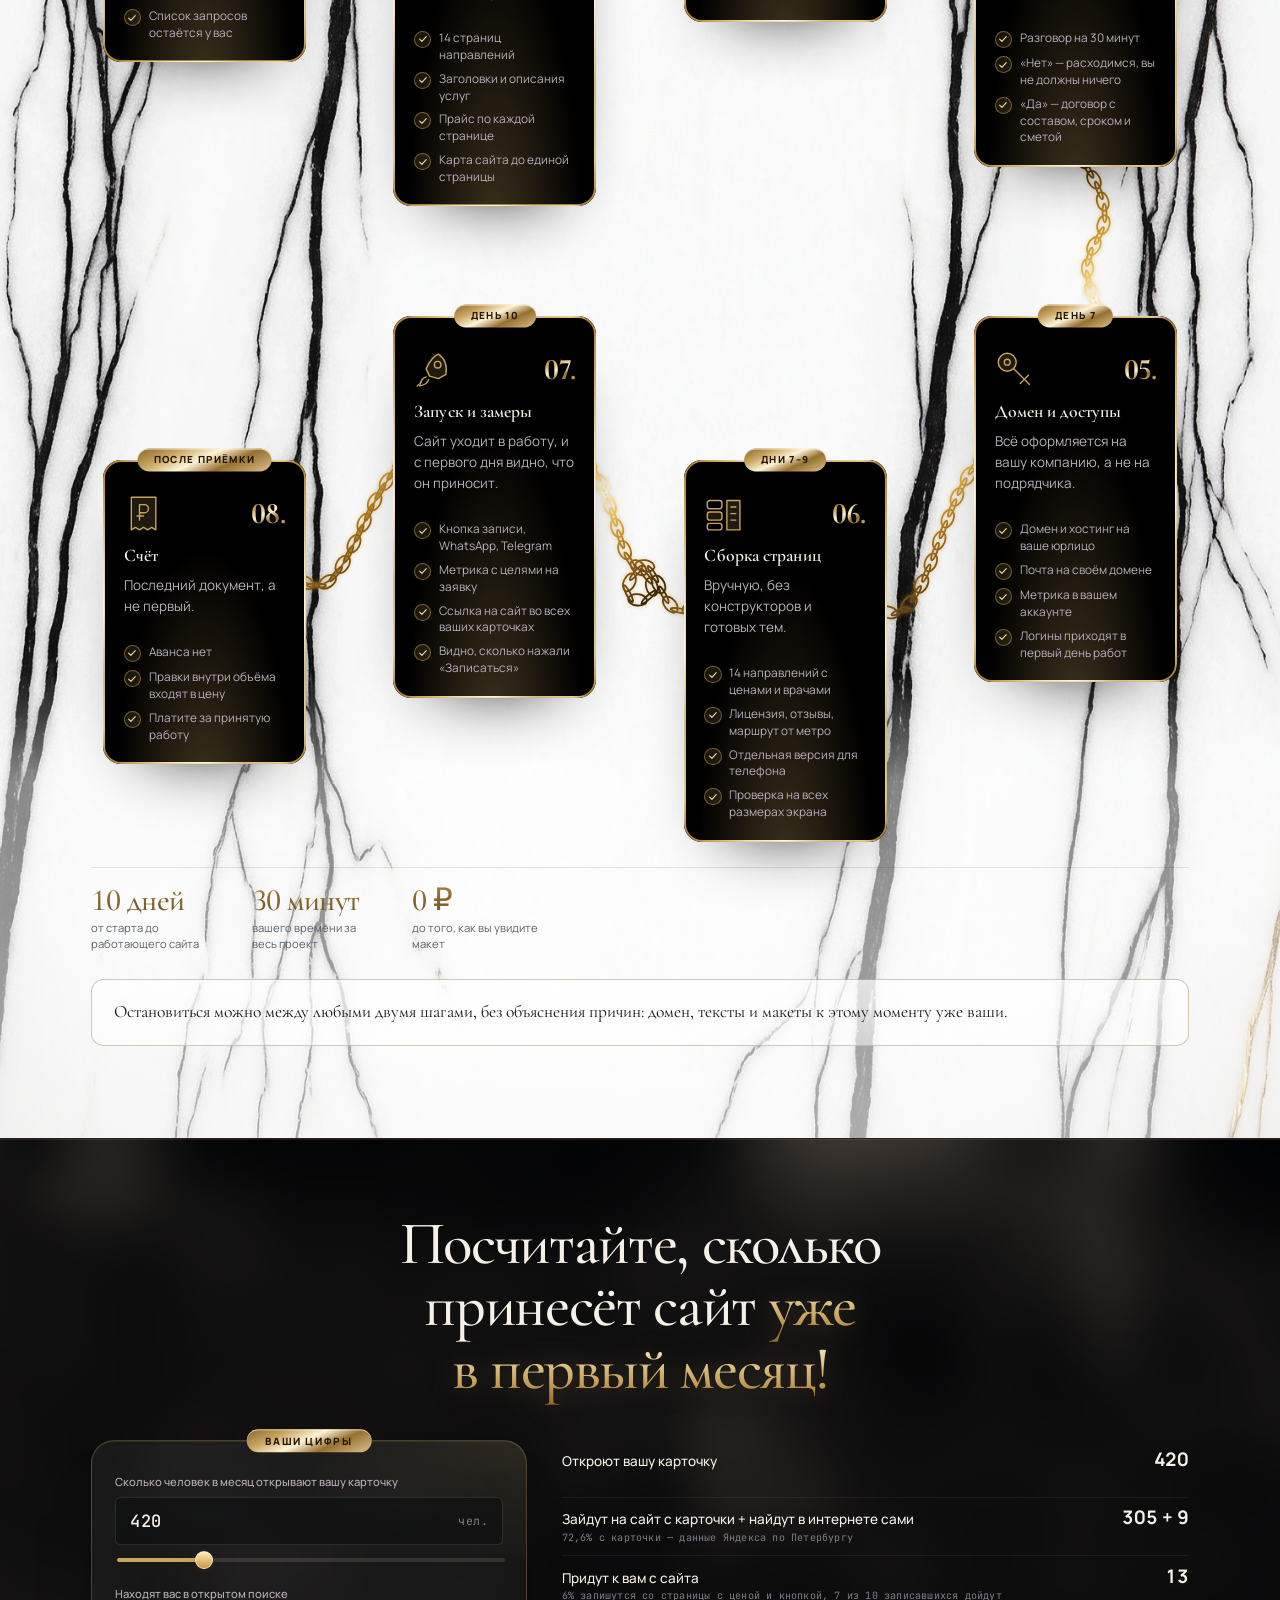
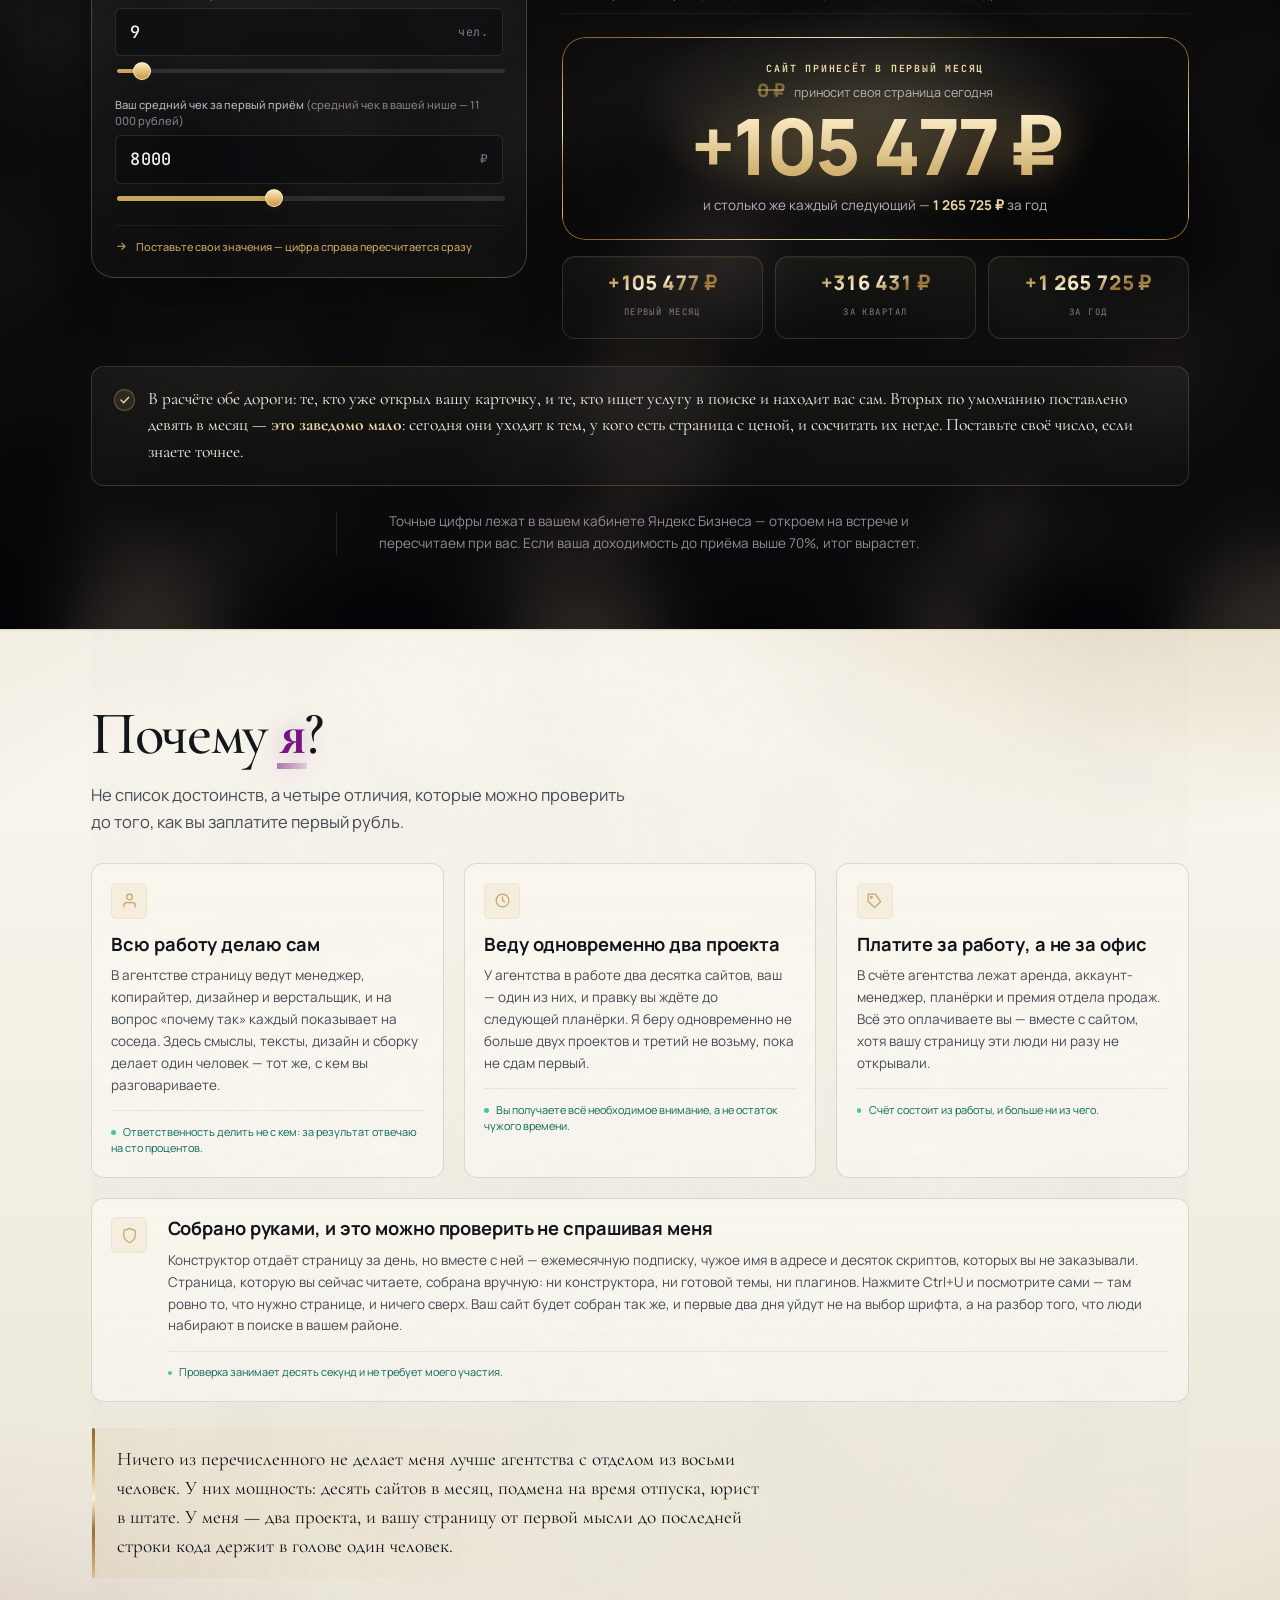
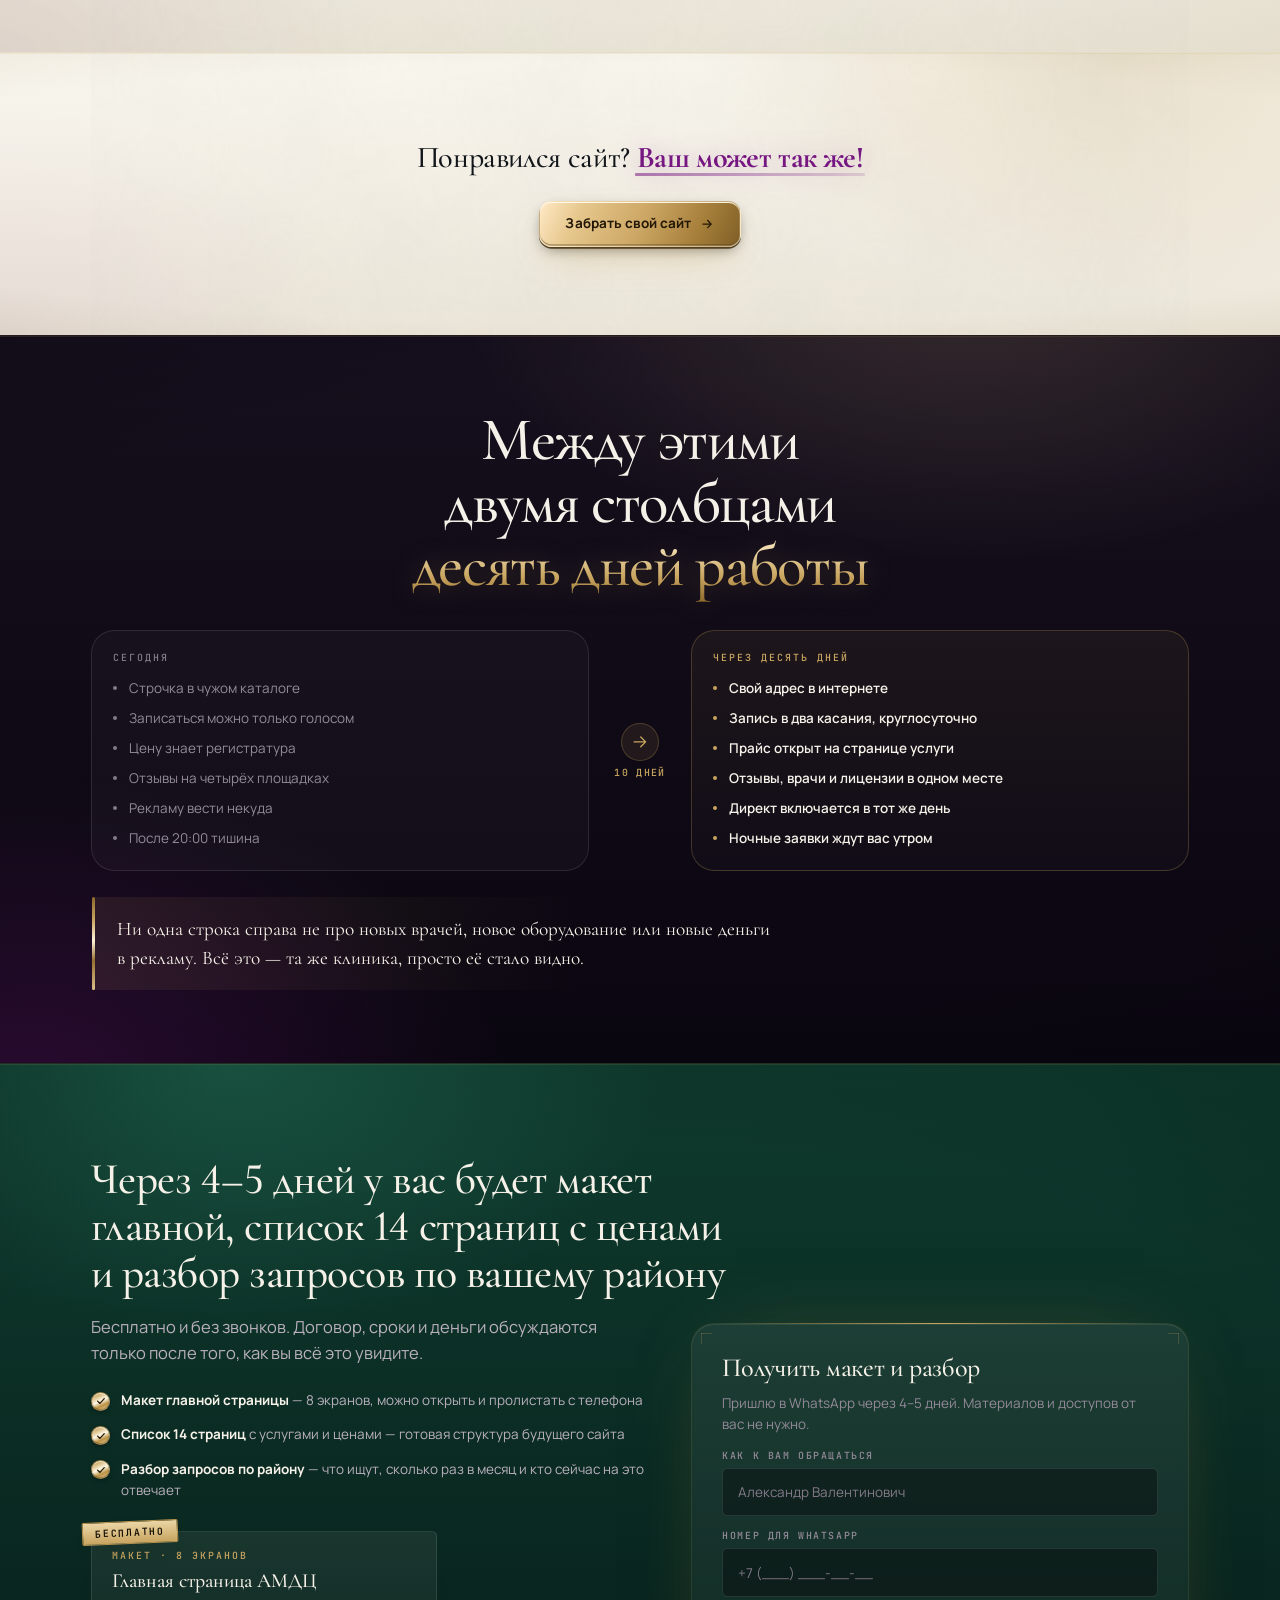
==== commit aa125659: "Второй разворот: дороже содержать, пациентов меньше Co-Authored-By: Claude Opus 5.5 <noreply@anthrop" ====
--- a/index.html
+++ b/index.html
@@ -387,42 +387,41 @@
      а не владелец: тот про каталоги не думает вовсе и своё
      положение в них не переживает.
 
-     Владелец видит другое и совсем в других словах: он
-     ничего не менял — те же врачи, те же цены, то же
-     качество, — а окон в расписании стало больше. Именно
-     это не даёт ему спать, и именно с этого блок начинается.
-     Каталоги, поиск и страницы появляются ниже как
-     объяснение, а не как обвинение.
-
-     Механика, которая связывает одно с другим, названа
-     честно: поток никуда не делся, люди не стали меньше
-     болеть. Изменилось то, где принимается решение, — оно
-     переехало на экран и случается за несколько дней до
-     звонка. Клиника, которой в этом месте нет, видит не
-     причину, а следствие: пустые окна.
+     Третья редакция (сентябрь 2026) говорит то, с чем
+     владелец соглашается с первой строки: содержать бизнес
+     стало дороже, а клиентов стало меньше. Это его жизнь в
+     2026 году — НДС, взносы, материалы и зарплаты с одной
+     стороны, падающий спрос с другой.
+
+     Но на «кризисе» блок не останавливается: если причина
+     только в налогах, вывод владельца — «сайт тут ничего не
+     изменит». Поэтому подпись под кривой и левая колонка
+     переводят боль в то, на что он может повлиять:
+     пациенты никуда не делись, они дольше выбирают и уходят
+     к тем, кто понятнее показал, за что платить. Не к
+     лучшим — к тем, кто лучше себя показал.
 
      ── Иллюстрация ─────────────────────────────────────────
      Своя. У образца это кривая Даннинга — Крюгера про
-     самооценку новичка; здесь — путь выручки клиники, к
-     которой поток двадцать лет приходил сам и потому казался
-     вечным. Шесть точек: поток шёл сам, пик полного
-     расписания, обрыв, яма пустых окон с непонятной причиной,
-     склон и управляемое плато.
+     самооценку новичка; здесь — путь прибыли клиники, к
+     которой поток годами приходил сам. Шесть точек: пациенты
+     шли сами, пик сытых лет, обрыв (расходы вверх, пациенты
+     вниз), яма без прибыли, склон своего потока и плато.
 
      ── Колонки ─────────────────────────────────────────────
-     Не про сайт, а про поведение руководителя, когда выручка
-     просела: ждут, режут цену, экономят на привлечении,
-     уходят в операционку, не считают источник. Всё это —
-     реальные реакции из карты болей владельцев МСБ, а не
-     выдуманные возражения. Про сам сайт говорит следующий
+     Слева то, что владелец видит сам изнутри клиники: цены
+     поставщиков, страх поднять прайс, «а у соседей
+     дешевле», звонки без записи, круг скидок. Справа — что
+     по-другому у тех 7,6%, кто удержал прибыль (в заголовке
+     округлено до 8%). Про сам сайт говорит следующий
      разворот («Потери»); если повторить его здесь, два
      соседних блока станут одним. -->
 <section class="band b-indigo mid" id="fork" data-sec="s1b" data-title="Где вы сейчас">
   <div class="wrap">
 
-    <h2 class="huge fork-h"><span>Кресло занято, а денег нет — и непонятно, куда всё девается</span> <mark>Вы выбираете остаться здесь или войти в те 10%, к кому идут с планом?</mark></h2>
-
-    <p class="lede">Врачи те же, цены те же, качество приёма то же. А денег в конце месяца остаётся меньше — и это не ощущение: в начале 2026 года падение спроса отметили <b>79,5% стоматологий</b>, а по итогам 2025 почти половина предпринимателей не получила прибыли вовсе. Ниже — путь, который проходит почти каждая клиника, и точка, в которой она застревает на годы.</p>
+    <h2 class="huge fork-h"><span>Содержать клинику стало дороже, а пациентов стало меньше</span> <mark>Вы выбираете остаться здесь или войти в те 8%, у кого прибыль осталась?</mark></h2>
+
+    <p class="lede">Аренда, зарплаты, материалы и налоги выросли разом. А пациентов меньше: новые приходят реже, постоянные откладывают лечение, и каждый считает рубль. Это не ощущение: в начале 2026 года падение спроса отметили <b>79,5% стоматологий</b>. Клиника зажата с двух сторон. Ниже — путь, который проходит почти каждая, и точка, в которой она застревает на годы.</p>
 
     <figure class="path">
 
@@ -475,10 +474,10 @@
       <!-- Подписи лежат поверх рисунка, а не внутри viewBox:
            внутри они масштабировались бы вместе с кривой и на
            узком экране ушли бы в нечитаемый кегль. -->
-      <span class="pl pl-1"><i>эйфория от первых<br>пациентов</i></span>
-      <span class="pl pl-2 warn"><b>Пик полного расписания</b></span>
-      <span class="pl pl-3"><i>обрыв<br>среднего чека</i></span>
-      <span class="pl pl-4 bad"><b>яма дешёвых приёмов</b></span>
+      <span class="pl pl-1"><i>пациенты шли<br>сами</i></span>
+      <span class="pl pl-2 warn"><b>Пик сытых лет</b></span>
+      <span class="pl pl-3"><i>расходы вверх,<br>пациенты вниз</i></span>
+      <span class="pl pl-4 bad"><b>яма без прибыли</b></span>
       <span class="pl pl-5"><i>склон<br>своего потока</i></span>
       <span class="pl pl-6 good"><b>Стабильная прибыль</b></span>
       <span class="pl pl-y"><i>прибыль</i></span>
@@ -486,7 +485,7 @@
       <span class="pl pl-x1"><i>сегодня</i></span>
     </figure>
 
-    <div class="capt path-capt">Яма не выглядит бедой: кресло занято, врач работает, расписание плотное. Что денег с этого нет, видно только в отчёте за квартал — когда полгода уже прошло.</div>
+    <div class="capt path-capt">Яма не выглядит бедой: пациенты ходят, врачи работают. Просто после аренды, зарплат и налогов каждый месяц остаётся меньше. А пациенты никуда не делись — они дольше выбирают и уходят к тем, кто понятнее показал, за что платить.</div>
 
     <div class="fork">
       <div class="fork-c neg">
@@ -494,41 +493,41 @@
         <ul>
           <li>
             <span class="mk"><svg class="i" aria-hidden="true"><use href="#i-x"/></svg></span>
-            <div class="tx"><b>Лечат по одному зубу</b><p>Приходят с болью, соглашаются на минимум. План на 150–300 тысяч откладывают «до лучших времён» — и это решение принимает не клиника.</p></div>
+            <div class="tx"><b>Всё подорожало разом</b><p>Материалы — на 15–50%, зарплата врачей растёт на 10–15% в год, льготные взносы отменили, а поставщики заложили в цену новый НДС 22%. <b>Расходы выросли, выручка — нет.</b></p></div>
           </li>
           <li>
             <span class="mk"><svg class="i" aria-hidden="true"><use href="#i-x"/></svg></span>
-            <div class="tx"><b>Рассрочка перестала работать</b><p>Раньше её брали не глядя. Сейчас переплата заметна, а свои деньги на вкладе дают 13% без риска. <b>Ждать стало выгоднее, чем лечиться.</b></p></div>
+            <div class="tx"><b>Поднять цены страшно</b><p>Прайс подняли, но меньше, чем выросли расходы. Администратор и так всё чаще слышит <b>«а у соседей дешевле»</b>.</p></div>
           </li>
           <li>
             <span class="mk"><svg class="i" aria-hidden="true"><use href="#i-x"/></svg></span>
-            <div class="tx"><b>Расходы остались от сытых лет</b><p>Лизинг за томограф, зарплата врача, аренда. Их считали, когда кресло приносило вдвое больше, — и с тех пор они только выросли.</p></div>
+            <div class="tx"><b>Новые приходят реже, свои — тоже</b><p>Сарафан ослаб, постоянные откладывают необязательное. Имплантацию, протезы и брекеты переносят «до лучших времён» — и это решение принимает не клиника.</p></div>
           </li>
           <li>
             <span class="mk"><svg class="i" aria-hidden="true"><use href="#i-x"/></svg></span>
-            <div class="tx"><b>Скидка возвращает людей, но не деньги</b><p>Круг замыкается: заработали меньше с приёма — нечем привлекать — пациентов меньше — <b>снова скидка</b>. Выйти из него скидкой нельзя.</p></div>
+            <div class="tx"><b>Звонят, спрашивают цену и пропадают</b><p>Человек сравнивает пять–десять клиник. По телефону ему называют одну цифру — <b>и он уходит туда, где понятнее, за что платить.</b></p></div>
           </li>
           <li>
             <span class="mk"><svg class="i" aria-hidden="true"><use href="#i-x"/></svg></span>
-            <div class="tx"><b>Добрать некого и нечем</b><p>Привлечение подорожало вдвое: <b>с 57 400 до 109 500 ₽</b> в месяц. А конкурент — в соседнем подъезде: в Петербурге один предприниматель на 13 жителей.</p></div>
+            <div class="tx"><b>Скидка возвращает людей, но не деньги</b><p>Круг замыкается: заработали меньше с приёма — нечем привлекать, а привлечение подорожало вдвое — пациентов меньше — <b>снова скидка</b>.</p></div>
           </li>
         </ul>
       </div>
 
       <div class="fork-c pos">
-        <h3>Что по-другому у десятой</h3>
+        <h3>Что по-другому у тех 8%</h3>
         <ul>
           <li>
             <span class="mk"><svg class="i" aria-hidden="true"><use href="#i-check"/></svg></span>
-            <div class="tx"><b>К ней приходят с планом, а не с болью</b><p>Человек, который платит за имплантацию, выбирает заранее и неделями. <b>Сначала читает, потом звонит</b> — и до звонка уже знает, к кому идёт.</p></div>
+            <div class="tx"><b>Их выбирают, когда сравнивают</b><p>Из пяти соседей пациент идёт не к лучшему, а к тому, кто понятнее себя показал. <b>Сначала читает, потом звонит</b> — и до звонка уже знает, к кому идёт.</p></div>
           </li>
           <li>
             <span class="mk"><svg class="i" aria-hidden="true"><use href="#i-check"/></svg></span>
-            <div class="tx"><b>Цену не обсуждают в кресле</b><p>Врача, метод и стоимость он увидел до разговора. <b>Приходит согласным</b>, а регистратура перестаёт работать справочной.</p></div>
+            <div class="tx"><b>Новую цену объясняет не администратор</b><p>Врачи, метод, гарантии, из чего складывается сумма, — всё это видно до разговора. <b>Человек приходит согласным</b>, и поднятый прайс его не пугает.</p></div>
           </li>
           <li>
             <span class="mk"><svg class="i" aria-hidden="true"><use href="#i-check"/></svg></span>
-            <div class="tx"><b>Видно все четырнадцать направлений</b><p>Под каждое — своя страница с теми словами, которые люди набирают. Не одна строчка на всю клинику в чужом каталоге.</p></div>
+            <div class="tx"><b>Новые приходят не только по сарафану</b><p>Под каждое из четырнадцати направлений — своя страница с теми словами, которые люди набирают. Поток не зависит от того, вспомнили ли о вас знакомые.</p></div>
           </li>
           <li>
             <span class="mk"><svg class="i" aria-hidden="true"><use href="#i-check"/></svg></span>
@@ -536,16 +535,16 @@
           </li>
           <li>
             <span class="mk"><svg class="i" aria-hidden="true"><use href="#i-check"/></svg></span>
-            <div class="tx"><b>Репутация копится у неё</b><p>Отзывы, врачи, случаи и лицензии — на своём адресе, а не на четырёх чужих. <b>Это остаётся клинике навсегда.</b></p></div>
+            <div class="tx"><b>Репутация копится у них</b><p>Отзывы, врачи, случаи и лицензии — на своём адресе, а не на чужих площадках, где за видимость теперь берут деньги. <b>Это остаётся клинике навсегда.</b></p></div>
           </li>
         </ul>
       </div>
     </div>
 
     <div class="anchors">
+      <div><b>75%</b><span>компаний Петербурга работают сейчас без прибыли</span></div>
       <div><b>79,5%</b><span>стоматологий отметили падение спроса в начале 2026 года</span></div>
-      <div><b>45%</b><span>предпринимателей по итогам 2025 не получили прибыли или сработали в убыток</span></div>
-      <div><b>7,6%</b><span>сумели покрыть рост расходов и удержать рентабельность</span></div>
+      <div><b>7,6%</b><span>бизнесов сумели покрыть рост расходов и удержать прибыль</span></div>
     </div>
 
   </div>
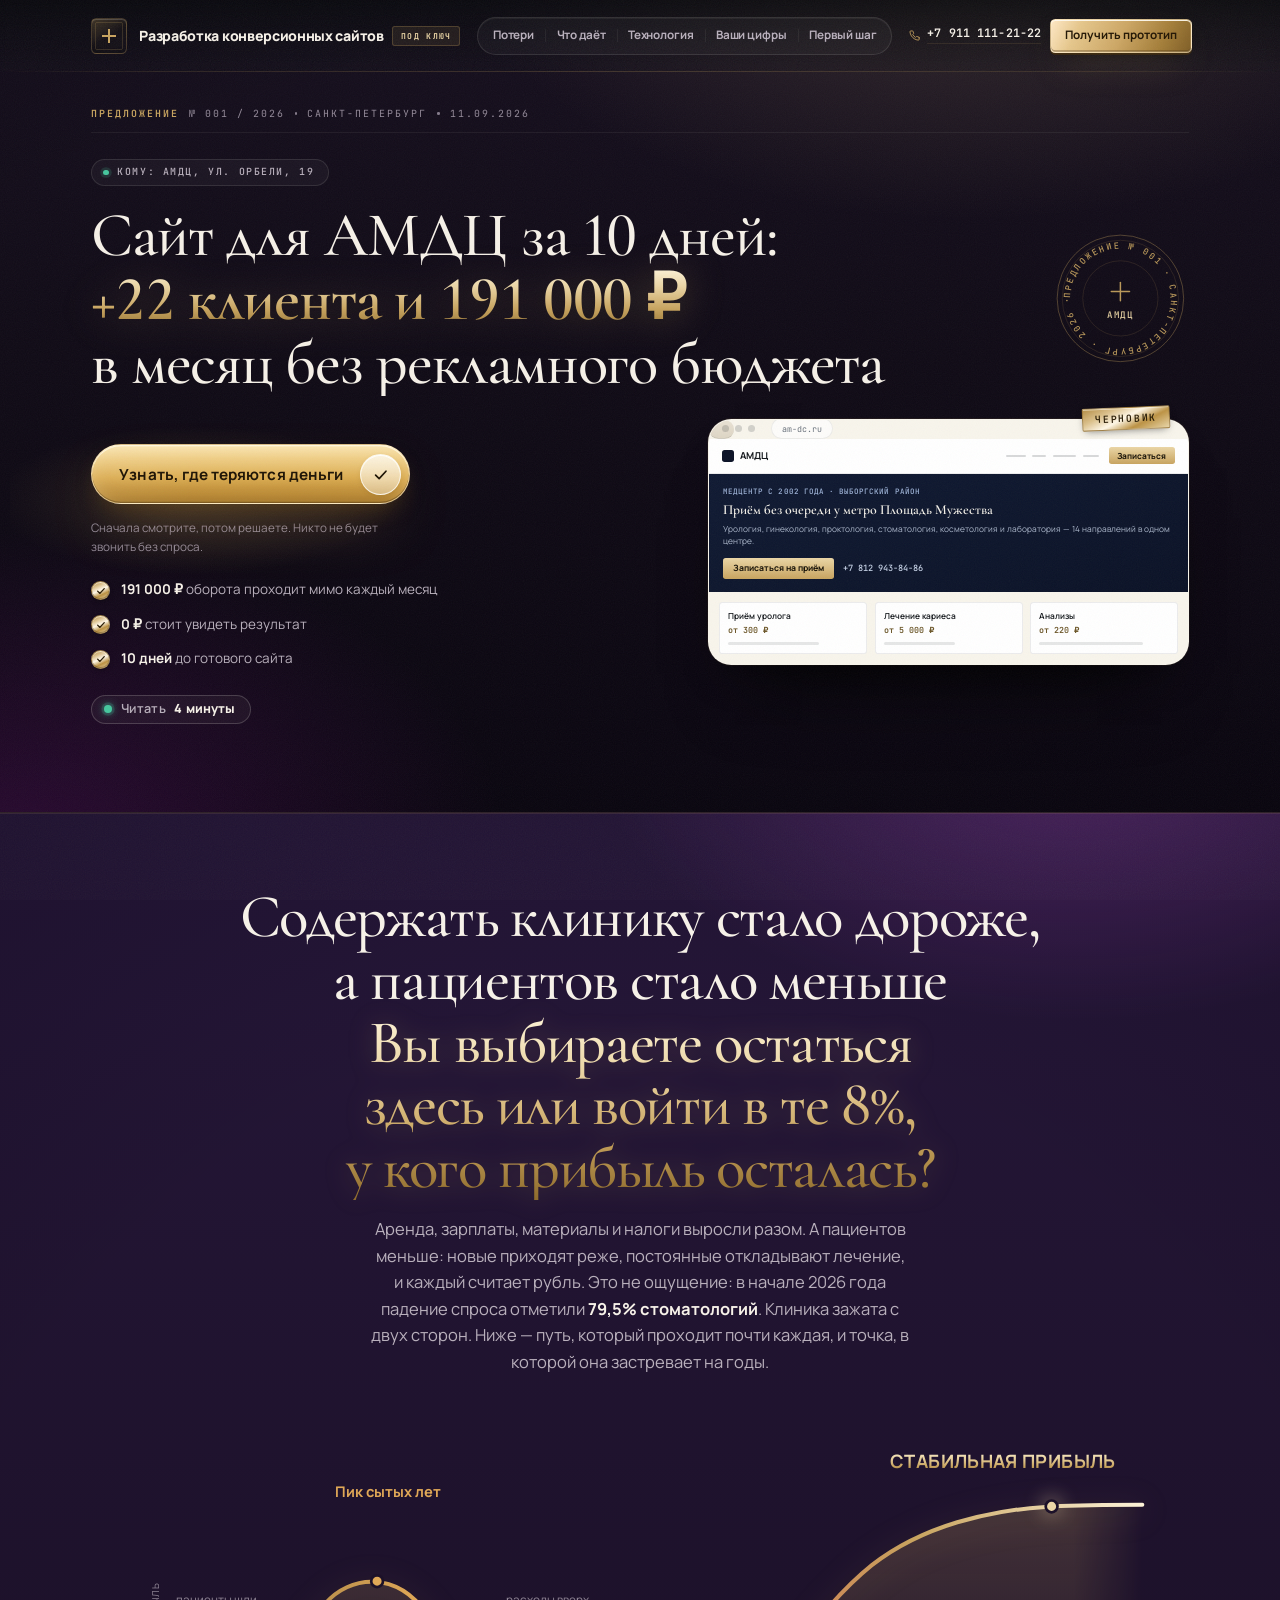
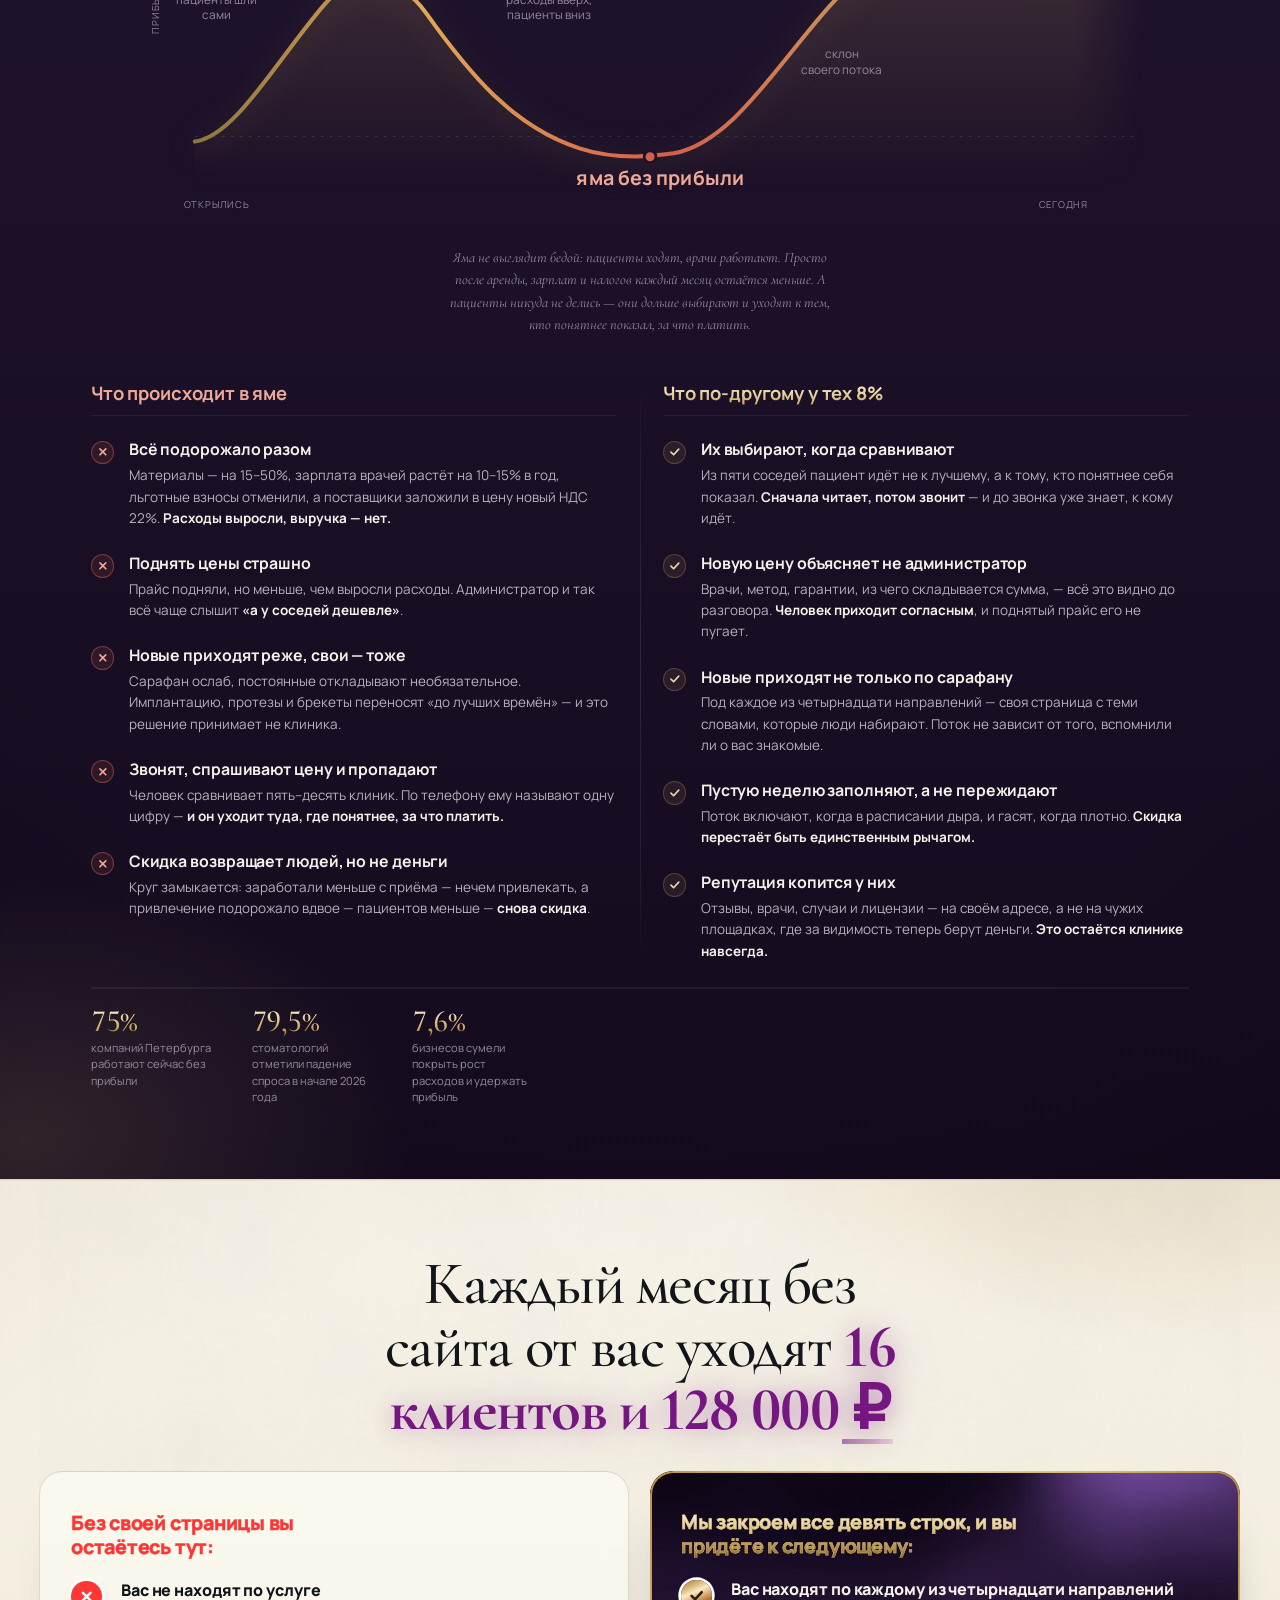
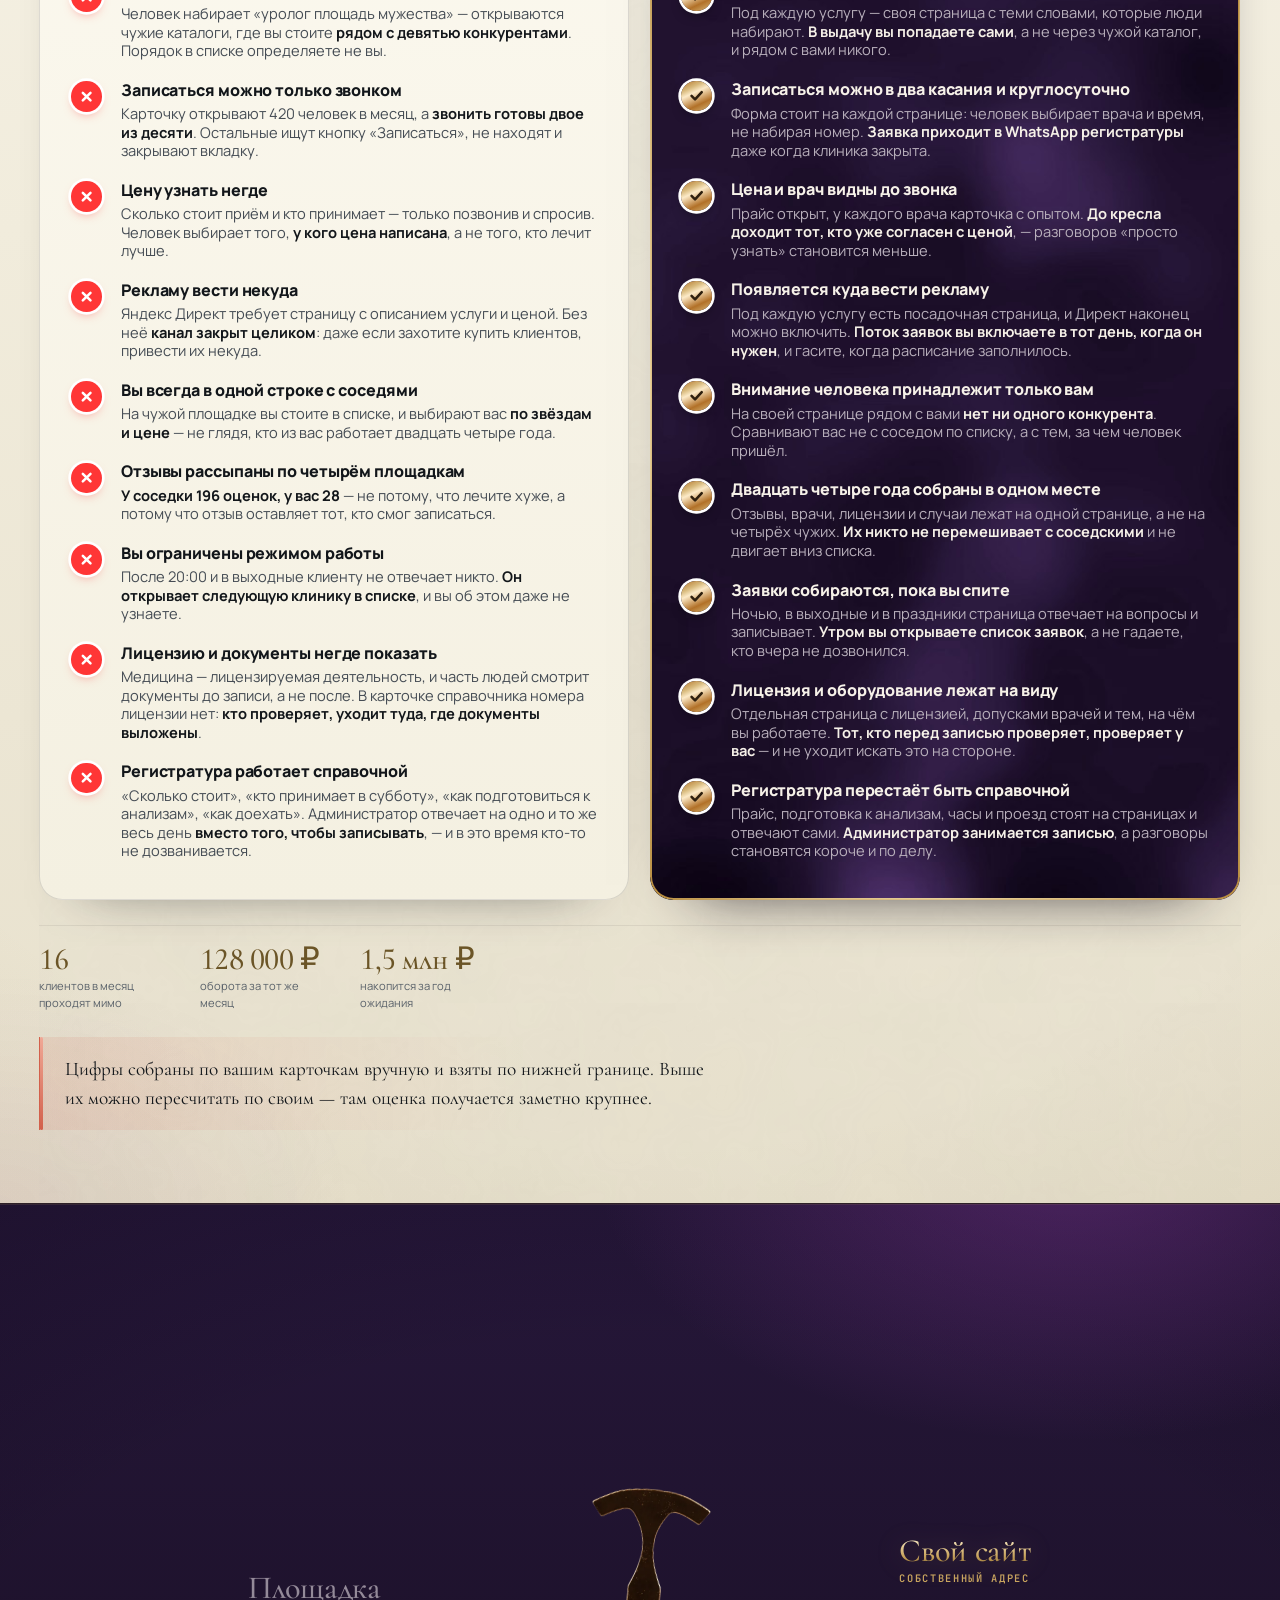
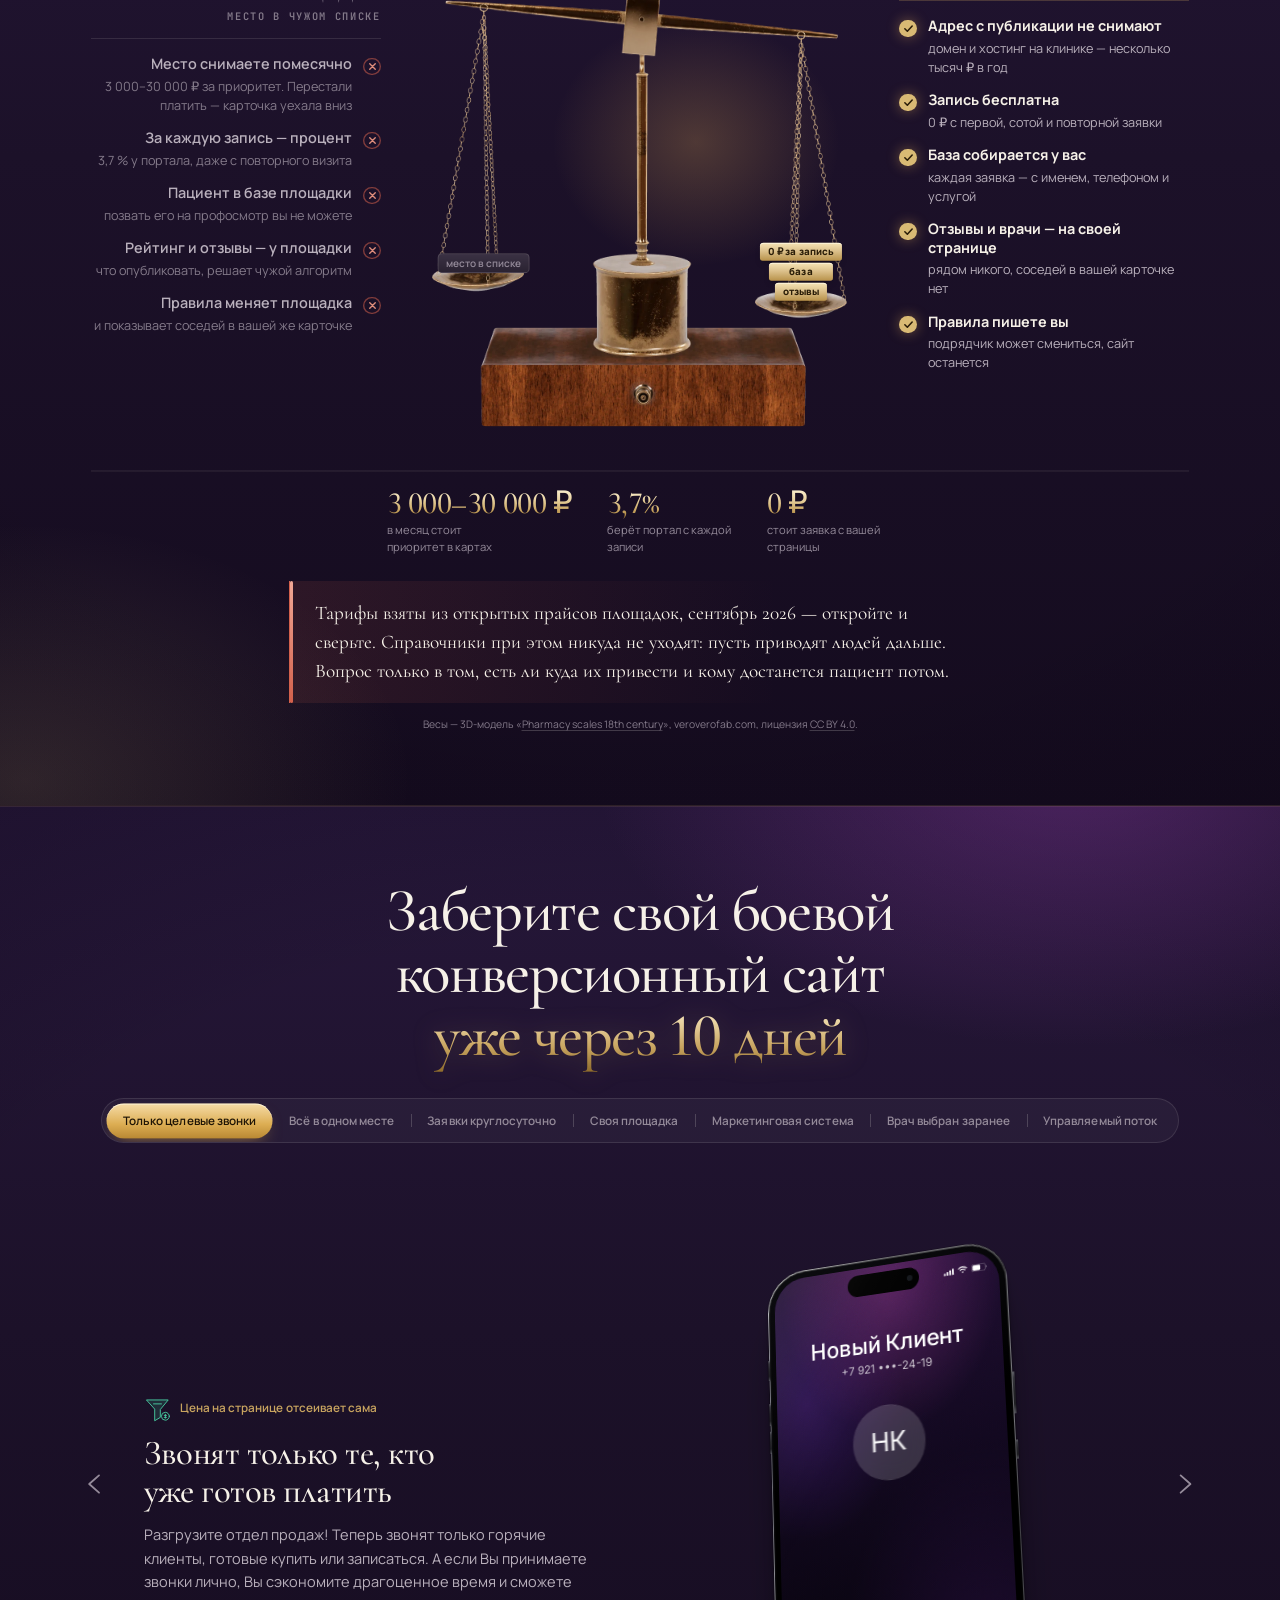
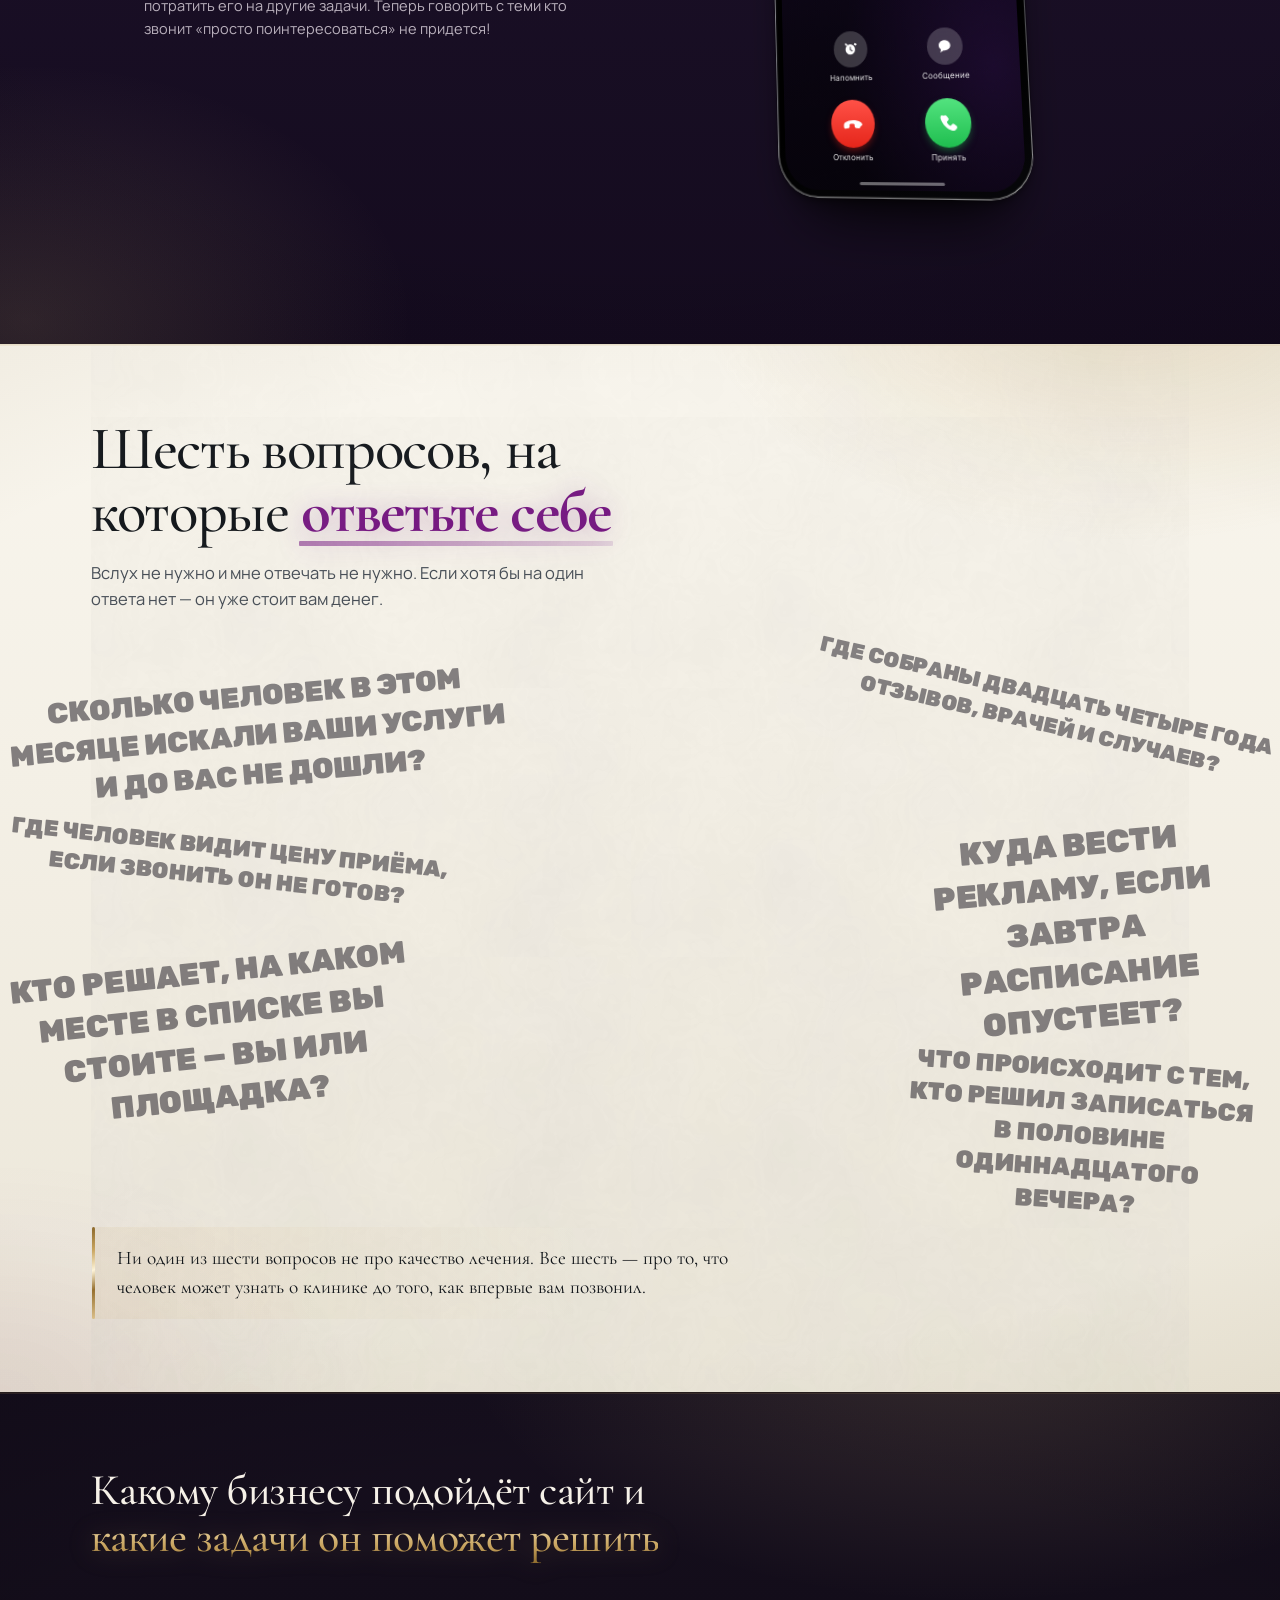
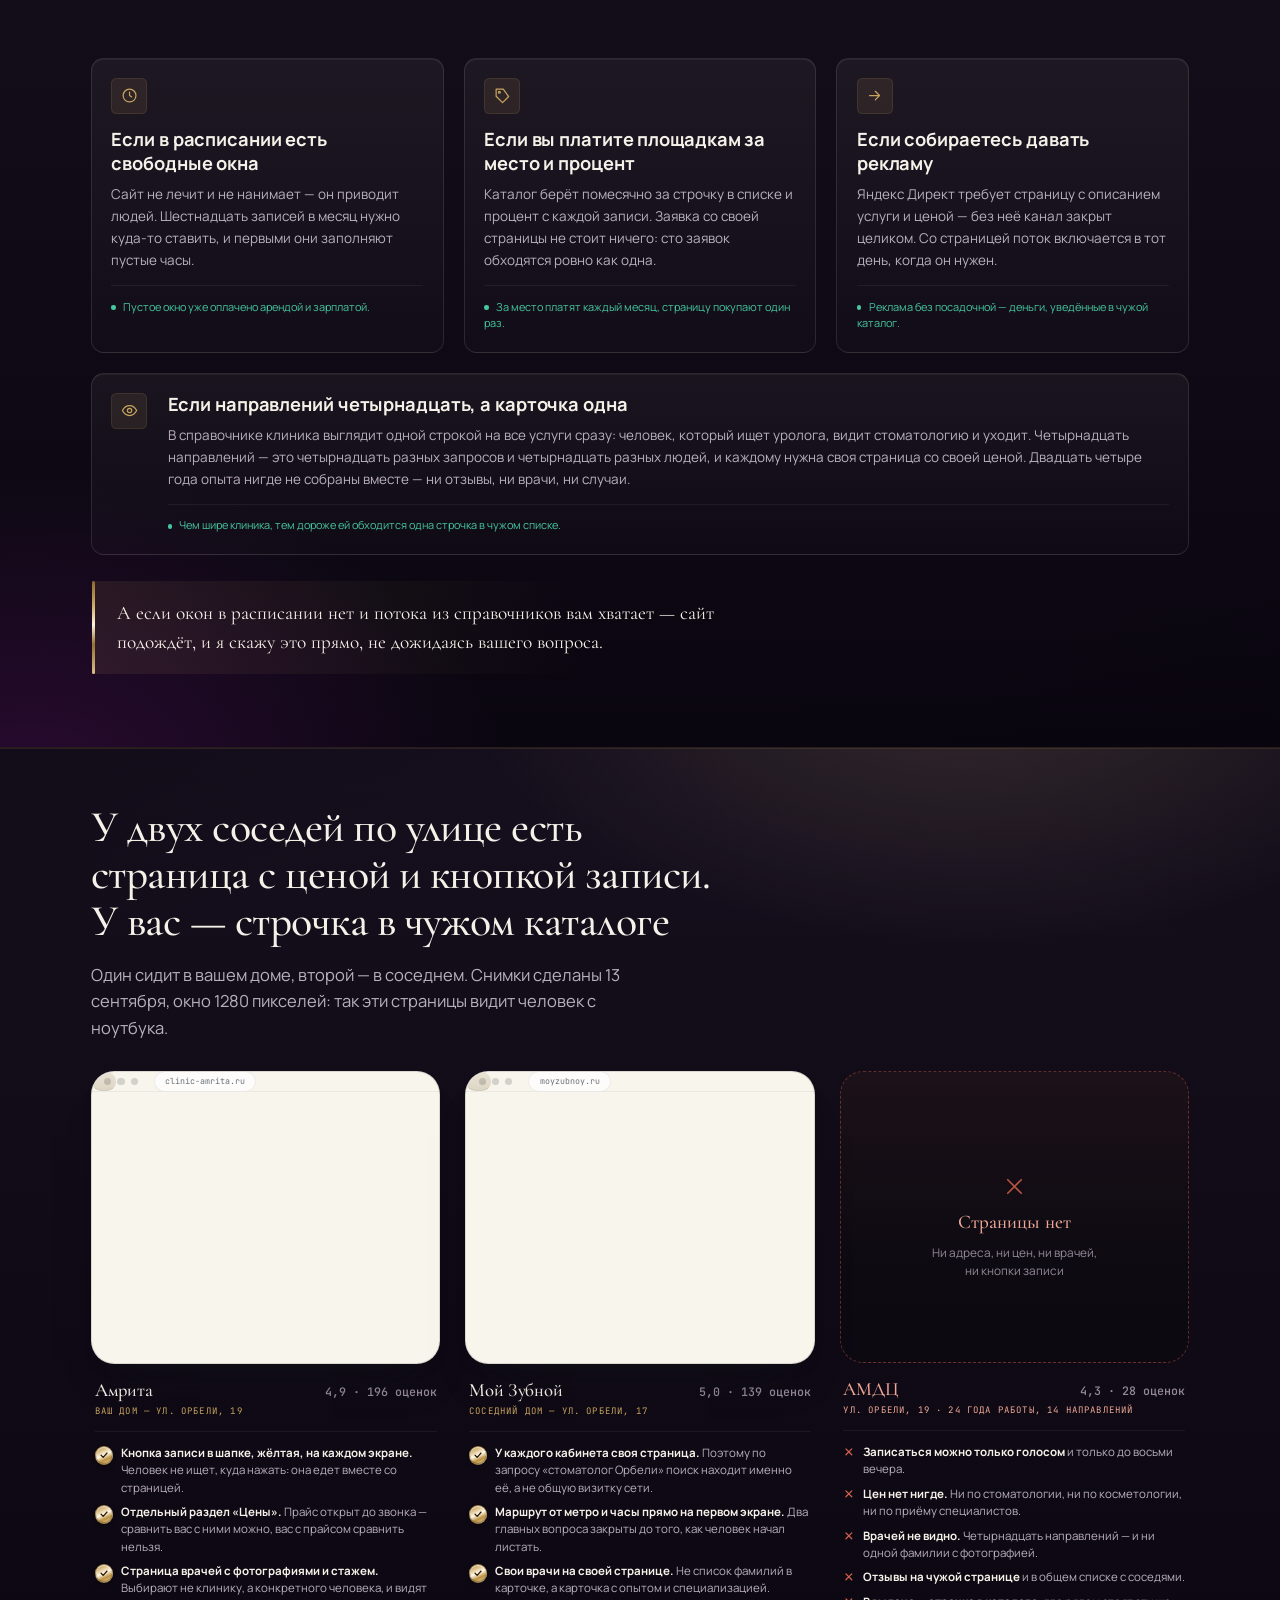
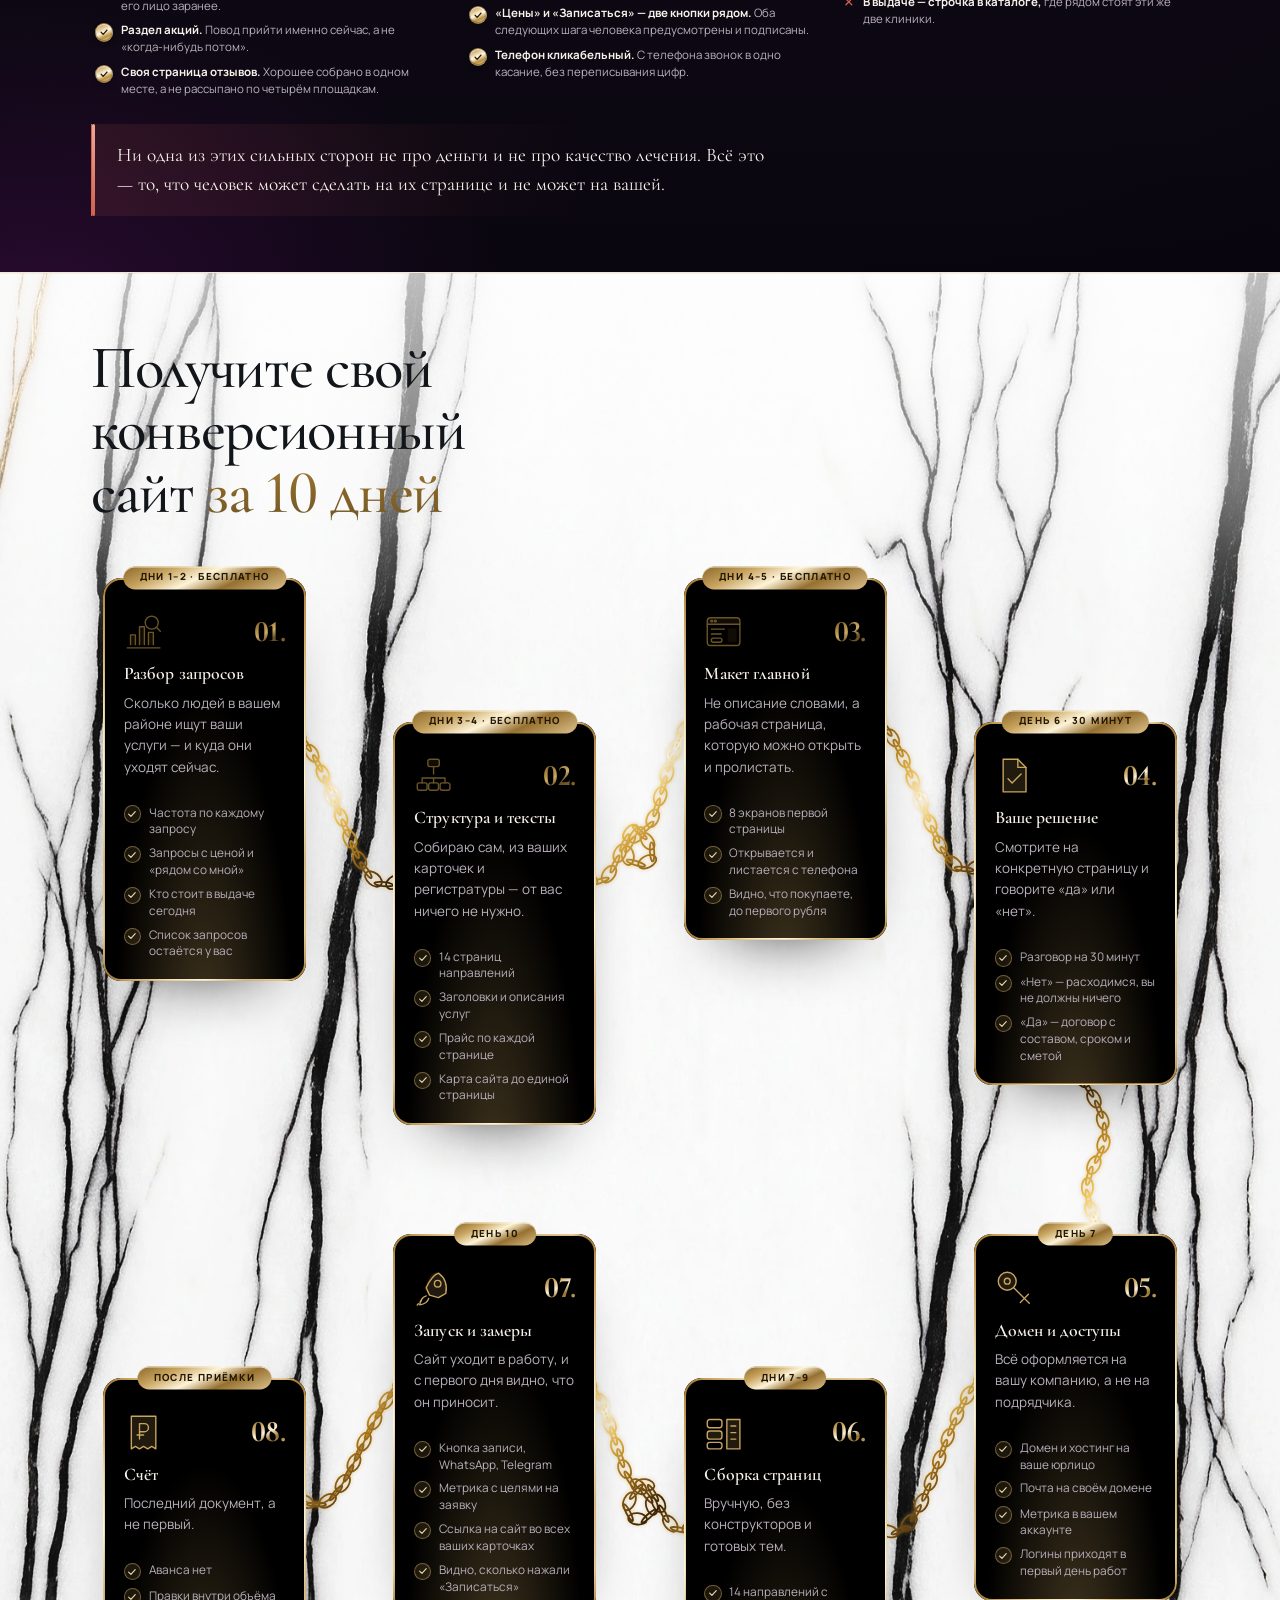
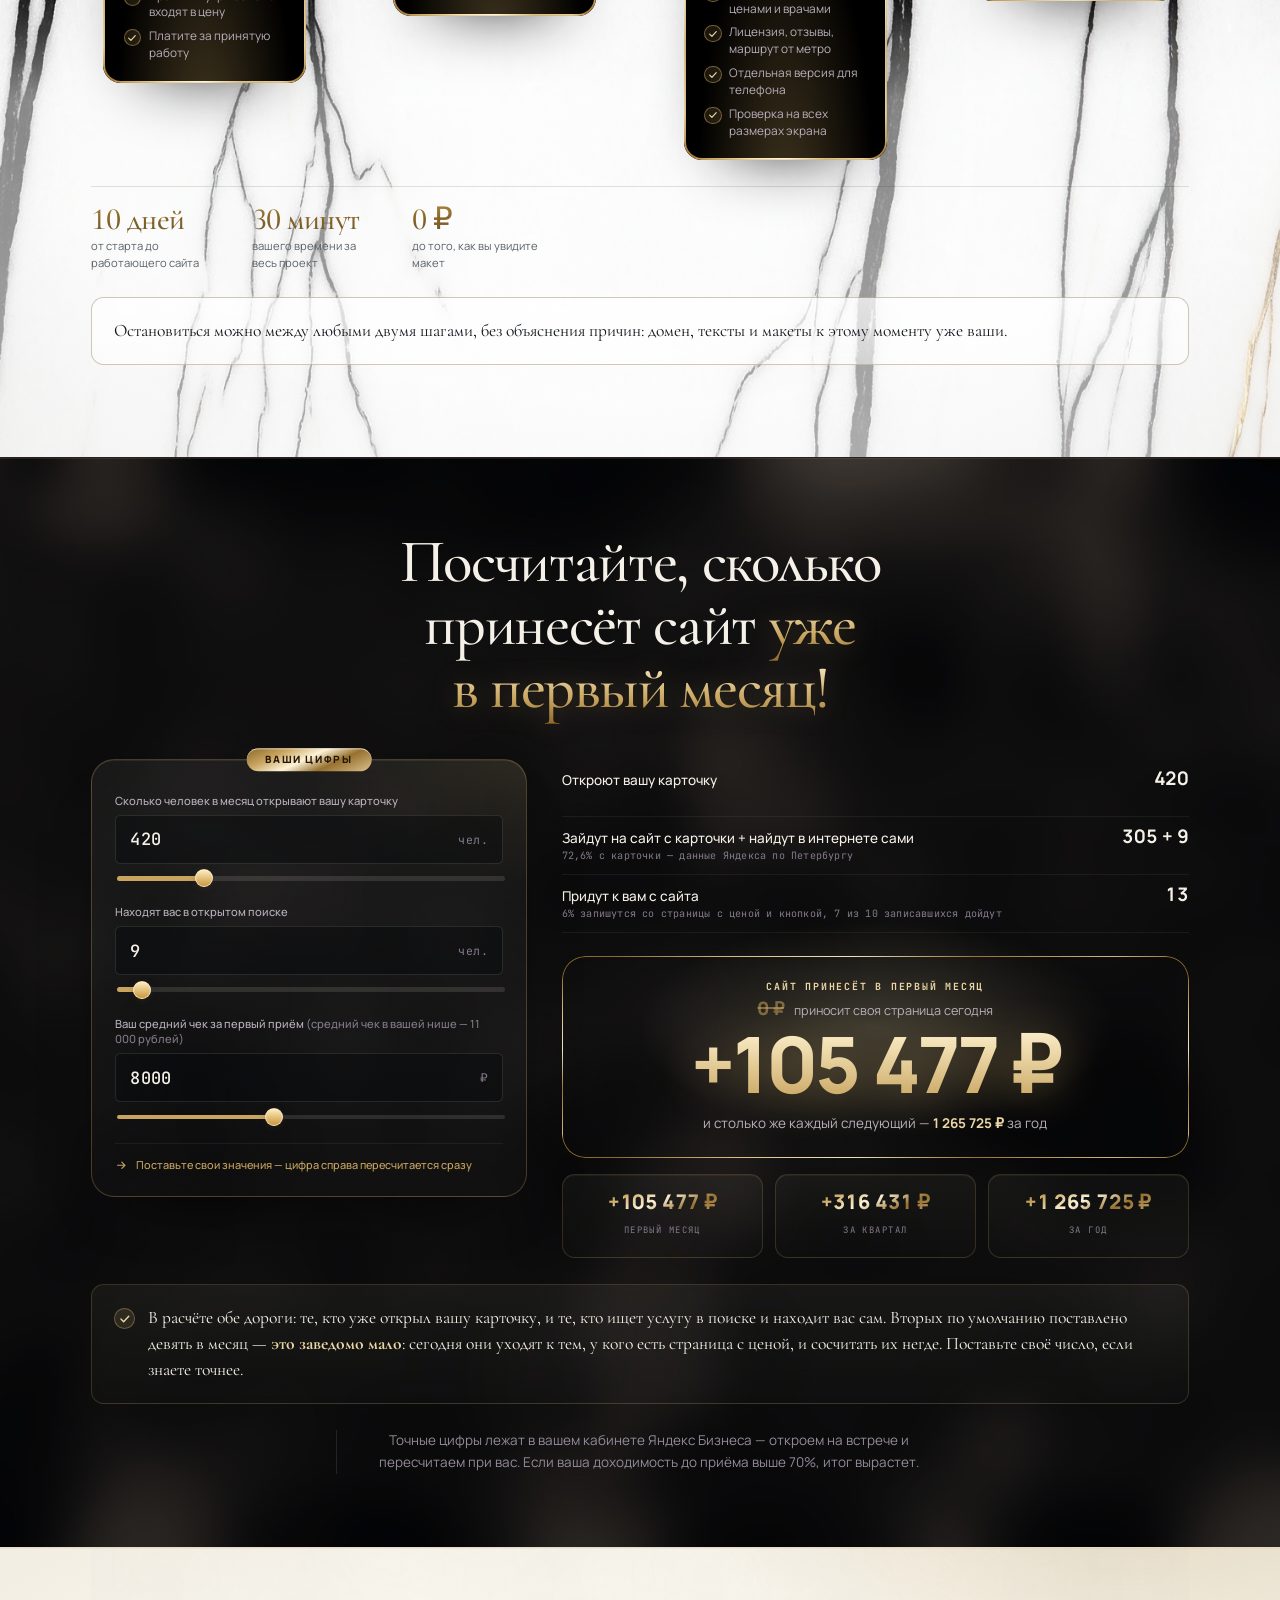
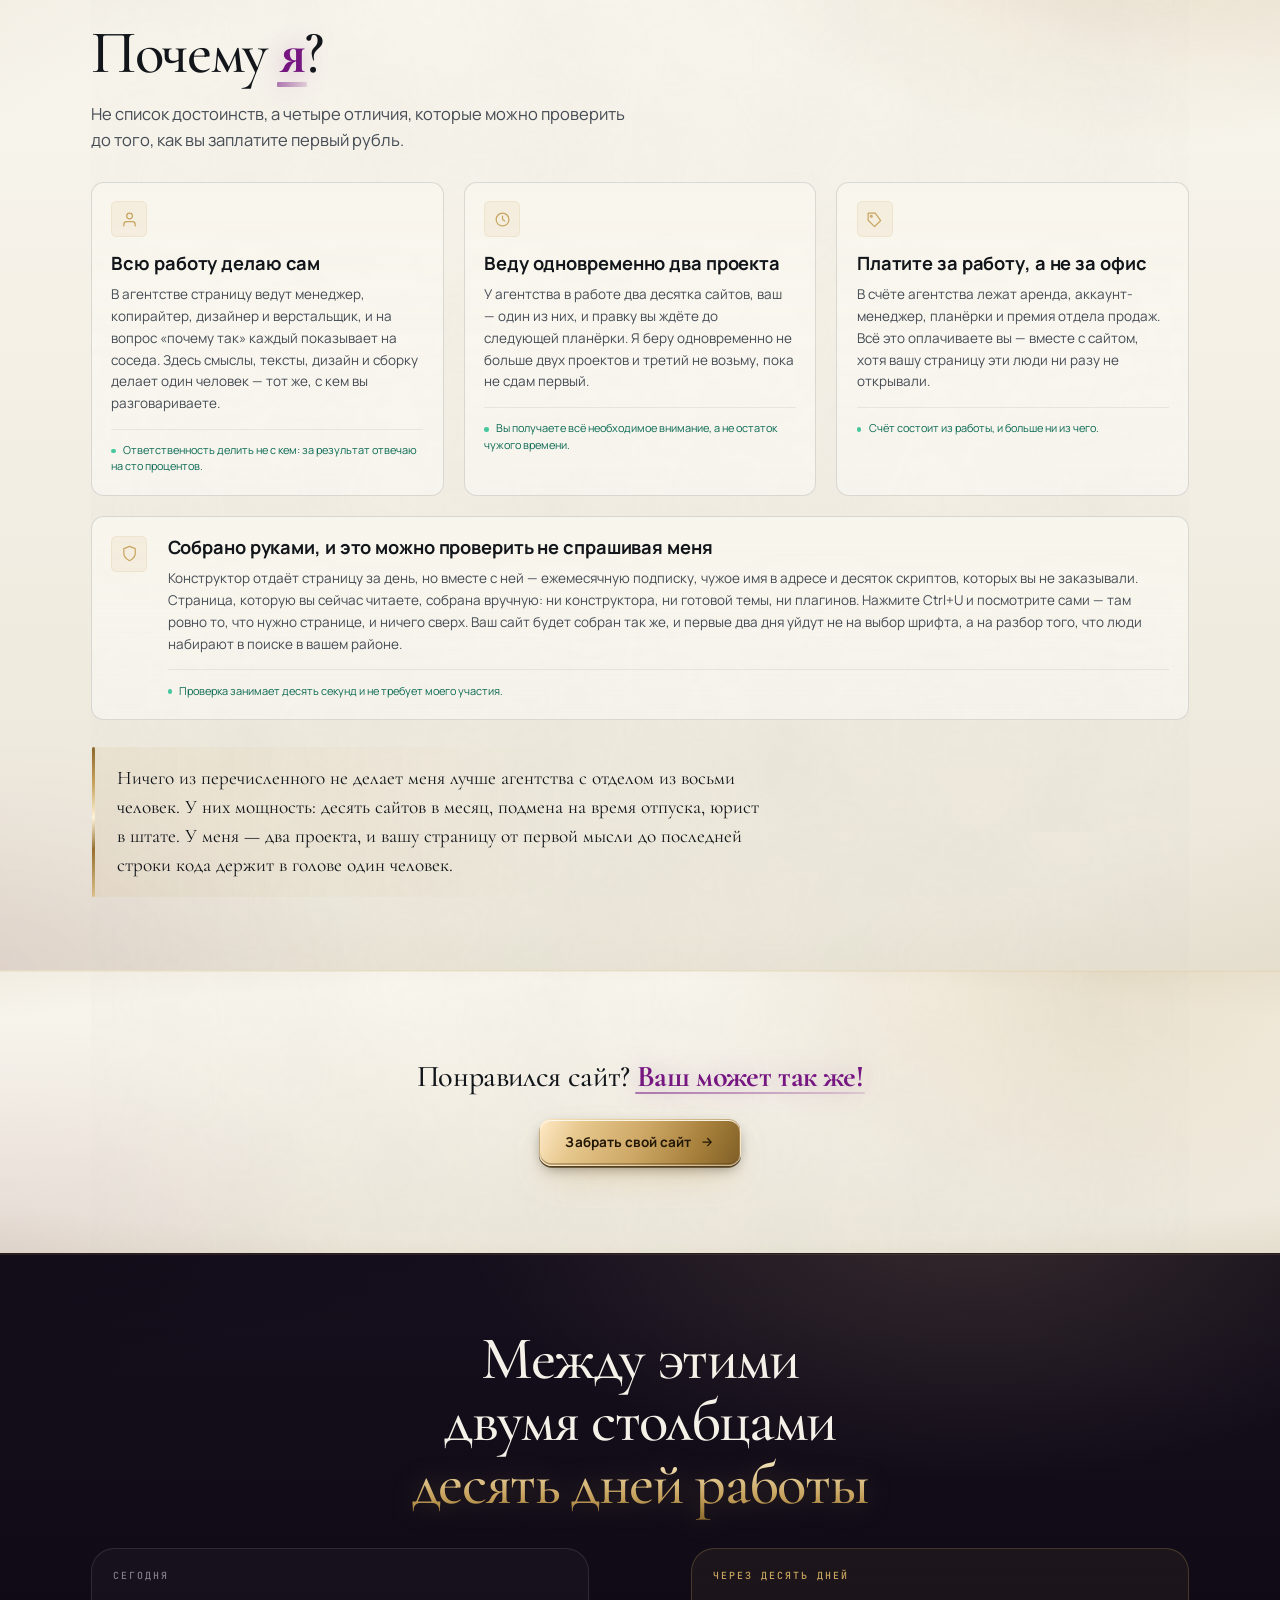
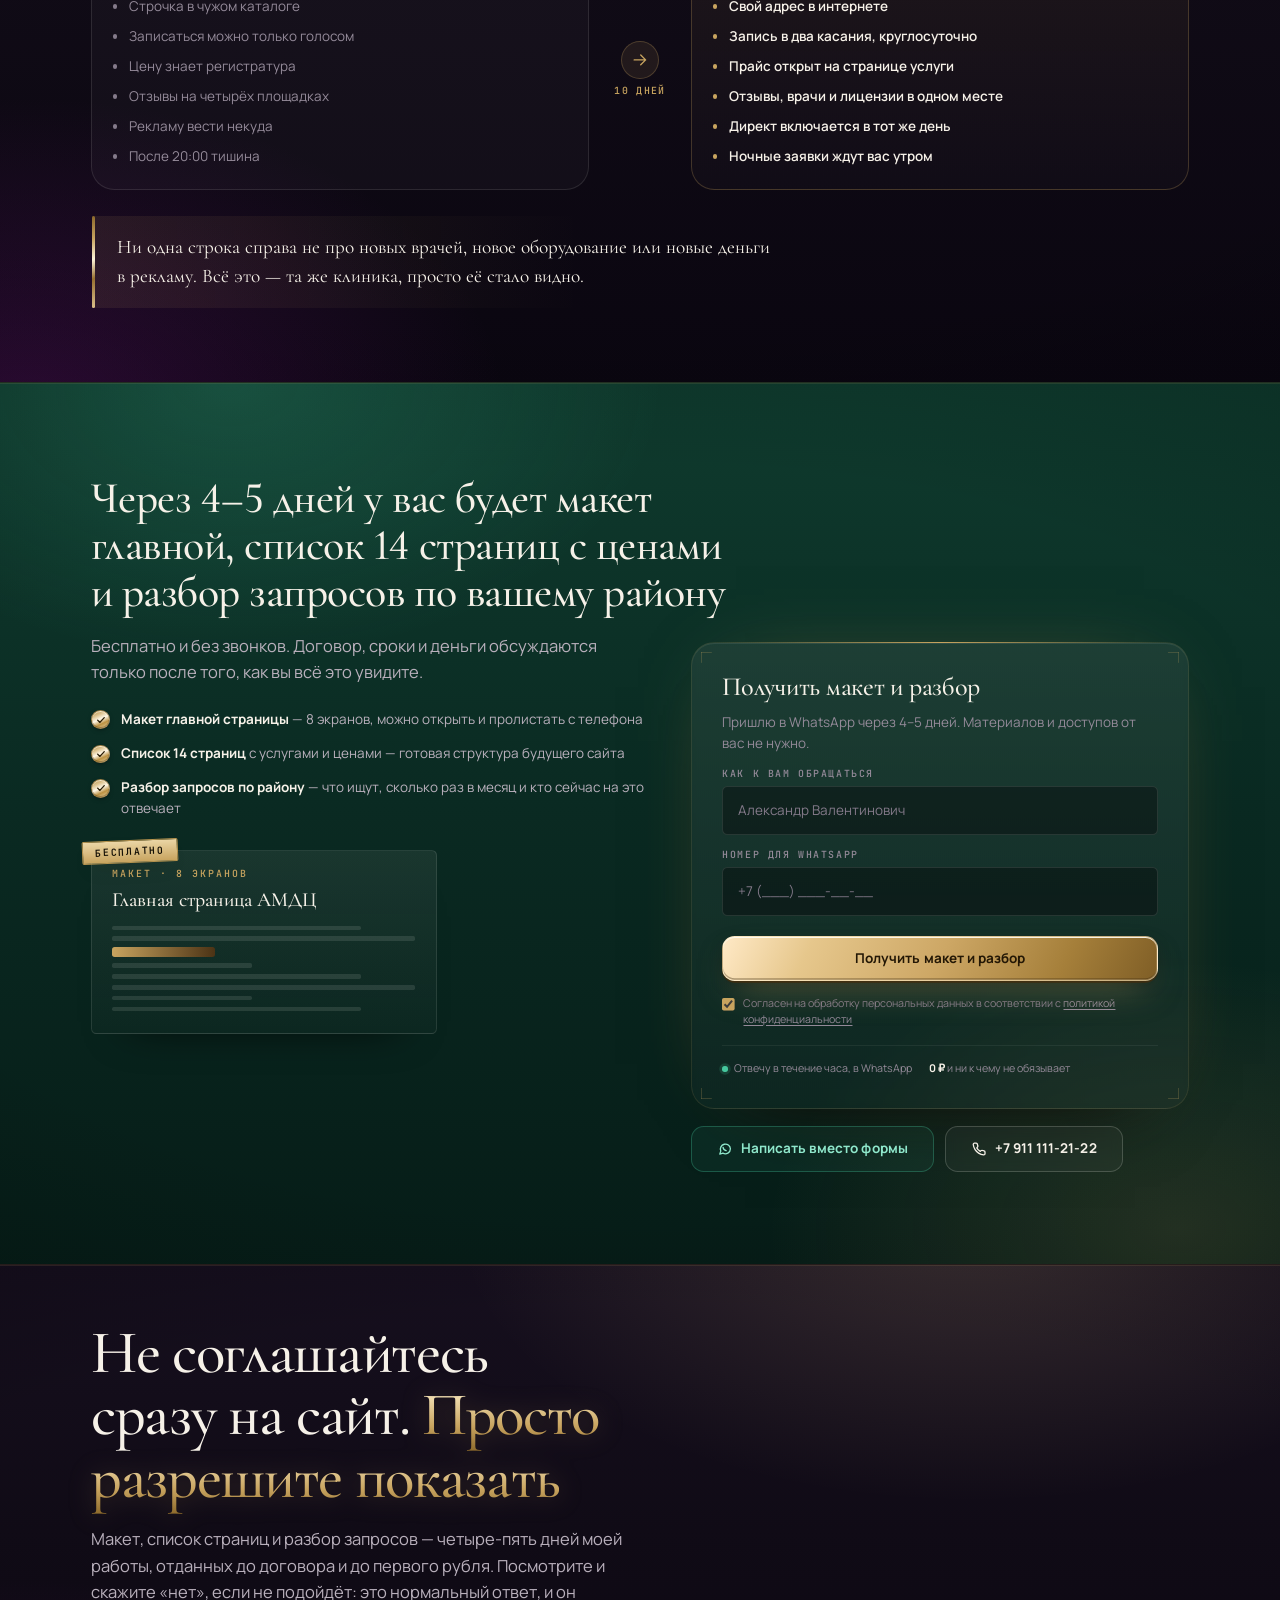
==== commit a78726f1: "Весы: чем сайт отличается от площадок Co-Authored-By: Claude Opus 5.5 <noreply@anthropic.com>" ====
--- a/index.html
+++ b/index.html
@@ -674,109 +674,71 @@
   </div>
 </section>
 
-<!-- ============ 4. ЧУЖАЯ ПЛОЩАДКА ============ -->
-<!-- Ведомость в два столбца. Слева то, как устроена аренда
-     места в каталоге, справа то же самое на своей странице;
-     пара стоит в одной строке, и счёт читается поперёк.
+<!-- ============ 4. САЙТ ИЛИ ПЛОЩАДКА: ВЕСЫ ============ -->
+<!-- Сравнение показано весами, и победитель виден раньше
+     текста: чаша сайта опущена, чаша площадки поднята. Весы
+     не нарисованы, а сняты с 3D-модели («Pharmacy scales 18th
+     century», veroverofab.com, CC BY 4.0): модель отрендерена
+     в three.js четырьмя слоями — основание со стойкой,
+     коромысло, левая и правая чаша с цепями. Слои лежат
+     друг на друге в одной коробке, коромысло качается вокруг
+     своей оси, чаши ходят вверх-вниз ровно на столько, на
+     сколько опускается конец коромысла (плечо 394 точки из
+     1400 по высоте кадра). Сборка слоёв — README, «Весы».
 
      С площадками здесь не спорят: они приводят людей и в
-     расчёте участвуют теми же 420 переходами. Спор идёт о
-     том, кому достаётся пациент после первого визита. -->
-<section class="band b-indigo" id="rent" data-sec="s03" data-title="Чужая площадка">
+     расчёте участвуют теми же 420 переходами. Весы про то,
+     кому достаётся пациент после первого визита. -->
+<section class="band b-indigo" id="rent" data-sec="s03" data-title="Сайт и площадки">
   <div class="wrap">
-    <h2 class="huge">Площадки сдают вам место в списке. Сайт — это <mark>собственный адрес</mark></h2>
-    <p class="lede">Карты, справочники и медицинские порталы приводят к вам 420 человек в месяц, и отказываться от них незачем. Но всё, что происходит там, идёт по чужим правилам и за отдельные деньги. Вот пять строк, которыми арендованная карточка отличается от своей страницы.</p>
-
-    <div class="tally duo">
-      <div class="tally-i neg">
-        <div class="pic"><svg class="ill"><use href="#il-bill"/></svg></div>
-        <div class="tx">
-          <h3>Место в списке снимаете помесячно</h3>
-          <p>Приоритетное размещение в картах стоит от 3 000 до 30 000 ₽ в месяц — цена зависит от района и числа соседей. <b>Перестали платить — карточка уезжает вниз</b>, и поток прекращается в тот же день.</p>
-          <div class="kick">Деньги уходят за место в очереди, а не за пациента.</div>
+    <h2 class="huge vs-h">Чем сайт отличается <mark>от площадок?</mark></h2>
+    <p class="lede vs-lede">Карты, справочники и медицинские порталы приводят к вам 420 человек в месяц, и отказываться от них незачем. Но положите на весы то, что остаётся вам там и на своей странице.</p>
+
+    <div class="vesy-row">
+      <div class="vesy-side l">
+        <div class="vesy-k"><b>Площадка</b><span>место в чужом списке</span></div>
+        <ul>
+          <li><b>Место снимаете помесячно</b><span>3 000–30 000 ₽ за приоритет. Перестали платить — карточка уехала вниз</span></li>
+          <li><b>За каждую запись — процент</b><span>3,7 % у портала, даже с повторного визита</span></li>
+          <li><b>Пациент в базе площадки</b><span>позвать его на профосмотр вы не можете</span></li>
+          <li><b>Рейтинг и отзывы — у площадки</b><span>что опубликовать, решает чужой алгоритм</span></li>
+          <li><b>Правила меняет площадка</b><span>и показывает соседей в вашей же карточке</span></li>
+        </ul>
+      </div>
+
+      <figure class="vesy" role="img" aria-label="Весы: чаша сайта перевешивает чашу площадки">
+        <img class="v-img" src="assets/img/vesy/vesy-base.webp" alt="" width="1150" height="1400" loading="lazy" decoding="async">
+        <div class="v-beam"><img class="v-img" src="assets/img/vesy/vesy-beam.webp" alt="" width="1150" height="1400" loading="lazy" decoding="async"></div>
+        <div class="v-pan l">
+          <img class="v-img" src="assets/img/vesy/vesy-left.webp" alt="" width="1150" height="1400" loading="lazy" decoding="async">
+          <span class="v-load l">место в&nbsp;списке</span>
         </div>
-      </div>
-      <div class="tally-i pos">
-        <div class="pic"><svg class="ill"><use href="#il-key"/></svg></div>
-        <div class="tx">
-          <h3>Свой адрес с публикации не снимают</h3>
-          <p>Домен и хостинг — несколько тысяч рублей в год, и оформлены они на клинику. Страница стоит в выдаче, пока стоит клиника, и <b>с каждым месяцем её находят чаще</b>, а не реже.</p>
-          <div class="kick">Один раз построено — дальше работает само.</div>
+        <div class="v-pan r">
+          <img class="v-img" src="assets/img/vesy/vesy-right.webp" alt="" width="1150" height="1400" loading="lazy" decoding="async">
+          <span class="v-load r"><i>0&nbsp;₽ за&nbsp;запись</i><i>база</i><i>отзывы</i></span>
         </div>
-      </div>
-      <div class="tally-i neg">
-        <div class="pic"><svg class="ill"><use href="#il-percent"/></svg></div>
-        <div class="tx">
-          <h3>За каждую запись берут процент</h3>
-          <p>Медицинские порталы зарабатывают дважды: ставка за показ в списке плюс <b>процент с каждой записи — у ПроДокторов это 3,7% с приёма</b>. Пациент, который дошёл бы до вас и так, стоит денег каждый раз.</p>
-          <div class="kick">Даже повторный визит оплачивается заново.</div>
-        </div>
-      </div>
-      <div class="tally-i pos">
-        <div class="pic"><svg class="ill"><use href="#il-mock"/></svg></div>
-        <div class="tx">
-          <h3>Запись со своей страницы бесплатна</h3>
-          <p>Человек нажал «Записаться» — заявка ушла в WhatsApp регистратуры. Ни ставки, ни комиссии: <b>сто заявок стоят ровно столько же, сколько одна</b>.</p>
-          <div class="kick">Чем больше записей, тем дешевле каждая.</div>
-        </div>
-      </div>
-      <div class="tally-i neg">
-        <div class="pic"><svg class="ill"><use href="#il-cards"/></svg></div>
-        <div class="tx">
-          <h3>Пациент остаётся в базе площадки</h3>
-          <p>Телефоны тех, кто записался через каталог, хранятся у каталога. Позвать их на профосмотр или гигиену вы не можете: <b>контактов у вас нет</b>, а своей базой площадка не делится.</p>
-          <div class="kick">Двадцать четыре года работы — и ни одного своего списка.</div>
-        </div>
-      </div>
-      <div class="tally-i pos">
-        <div class="pic"><svg class="ill"><use href="#il-mega"/></svg></div>
-        <div class="tx">
-          <h3>База собирается у вас</h3>
-          <p>Каждая заявка приходит с именем, телефоном и услугой и <b>остаётся в клинике</b>. Метрика показывает, откуда человек пришёл и что читал перед тем, как записаться.</p>
-          <div class="kick">Напомнить о себе можно одним сообщением.</div>
-        </div>
-      </div>
-      <div class="tally-i neg">
-        <div class="pic"><svg class="ill"><use href="#il-stars"/></svg></div>
-        <div class="tx">
-          <h3>Рейтинг и отзывы принадлежат площадке</h3>
-          <p>У соседки 4,9 и 196 оценок, у вас 4,3 и 28 — в списке человек видит только это. Правила модерации чужие: <b>какой отзыв опубликовать, а какой снять, решаете не вы</b>.</p>
-          <div class="kick">Репутацию за вас считает чужой алгоритм.</div>
-        </div>
-      </div>
-      <div class="tally-i pos">
-        <div class="pic"><svg class="ill"><use href="#il-doctor"/></svg></div>
-        <div class="tx">
-          <h3>Отзывы и врачи — на своей странице</h3>
-          <p>Четырнадцать направлений, фамилии со стажем, лицензия и благодарности собраны в одном месте, <b>где рядом никого нет</b>. Карточки в справочниках при этом остаются — пусть подтверждают.</p>
-          <div class="kick">Сначала вас читают, потом сравнивают.</div>
-        </div>
-      </div>
-      <div class="tally-i neg">
-        <div class="pic"><svg class="ill"><use href="#il-lock"/></svg></div>
-        <div class="tx">
-          <h3>Правила меняет площадка, вас не спрашивают</h3>
-          <p>Тарифы, комиссия и порядок в списке — решение сервиса, и в 2026 году тарифы уже поменялись. А в вашей же карточке площадка показывает блок «Похожие места» — <b>тех самых соседей с Орбели</b>.</p>
-          <div class="kick">В вашей карточке рекламируются конкуренты.</div>
-        </div>
-      </div>
-      <div class="tally-i pos">
-        <div class="pic"><svg class="ill"><use href="#il-build"/></svg></div>
-        <div class="tx">
-          <h3>Правила на своей странице пишете вы</h3>
-          <p>Что вынести вперёд, какую цену назвать, где поставить кнопку — решаете вы, а не алгоритм. Домен, хостинг и доступы оформлены на клинику: <b>подрядчик может смениться, сайт останется</b>.</p>
-          <div class="kick">Это актив клиники, а не аренда.</div>
-        </div>
+      </figure>
+
+      <div class="vesy-side r">
+        <div class="vesy-k"><b>Свой сайт</b><span>собственный адрес</span></div>
+        <ul>
+          <li><b>Адрес с публикации не снимают</b><span>домен и хостинг на клинике — несколько тысяч ₽ в год</span></li>
+          <li><b>Запись бесплатна</b><span>0 ₽ с первой, сотой и повторной заявки</span></li>
+          <li><b>База собирается у вас</b><span>каждая заявка — с именем, телефоном и услугой</span></li>
+          <li><b>Отзывы и врачи — на своей странице</b><span>рядом никого, соседей в вашей карточке нет</span></li>
+          <li><b>Правила пишете вы</b><span>подрядчик может смениться, сайт останется</span></li>
+        </ul>
       </div>
     </div>
 
-    <div class="anchors">
+    <div class="anchors vesy-anch">
       <div><b>3 000–30 000 ₽</b><span>в месяц стоит приоритет в картах</span></div>
       <div><b>3,7%</b><span>берёт портал с каждой записи</span></div>
       <div><b>0 ₽</b><span>стоит заявка с вашей страницы</span></div>
     </div>
 
     <div class="strip warn">Тарифы взяты из открытых прайсов площадок, сентябрь 2026 — откройте и сверьте. Справочники при этом никуда не уходят: пусть приводят людей дальше. Вопрос только в том, есть ли куда их привести и кому достанется пациент потом.</div>
+    <p class="vesy-credit">Весы — 3D-модель «<a href="https://sketchfab.com/3d-models/pharmacy-scales-18th-century-e384db3ef71a4edd9ae45f3331a829d9" target="_blank" rel="noopener">Pharmacy scales 18th century</a>», veroverofab.com, лицензия <a href="https://creativecommons.org/licenses/by/4.0/" target="_blank" rel="noopener">CC BY 4.0</a>.</p>
   </div>
 </section>
 
--- a/assets/style.css
+++ b/assets/style.css
@@ -7640,3 +7640,111 @@
   margin:0;font-size:var(--f-sm);line-height:1.58;color:var(--t2);
 }
 .fork-c .tx p b{color:var(--t1);font-weight:700}
+
+
+/* ============================================================
+   ВЕСЫ: ЧЕМ САЙТ ОТЛИЧАЕТСЯ ОТ ПЛОЩАДОК
+
+   Четвёртый разворот. Победитель виден раньше текста: чаша
+   сайта опущена, чаша площадки поднята, и весы всё время
+   чуть покачиваются — как настоящие, которые только что
+   нагрузили.
+
+   Весы — не рисунок, а 3D-модель «Pharmacy scales 18th
+   century» (veroverofab.com, CC BY 4.0), отрендеренная
+   четырьмя слоями одного размера 1150 × 1400: основание со
+   стойкой, коромысло, левая и правая чаша с цепями. Слои
+   лежат друг на друге в одной коробке.
+
+   Ось коромысла — 50,706 % × 26,304 % кадра, цепи висят в
+   394 точках от неё. Коромысло ходит между 3,5° и 6,5°, чаши
+   — на 394 · sin θ: от 24 до 45 точек, это 1,72–3,19 % высоты
+   кадра. Тайминг и кривая у всех трёх слоёв одни, поэтому
+   цепи не отрываются от концов коромысла.
+   ============================================================ */
+
+#rent .vs-h{max-width:none;text-align:center;margin-inline:auto}
+#rent .vs-lede{text-align:center;margin-inline:auto;max-width:62ch}
+
+.vesy-row{
+  display:grid;
+  grid-template-columns:minmax(0,1fr) minmax(0,1.6fr) minmax(0,1fr);
+  align-items:center;gap:clamp(1rem,2.4vw,2.4rem);
+  margin-top:clamp(1.6rem,3vw,2.6rem);
+}
+
+/* ---- колонки доводов ----------------------------------- */
+.vesy-k{display:flex;flex-direction:column;gap:.35rem;margin-bottom:1.1rem;padding-bottom:1rem;border-bottom:1px solid var(--rule)}
+.vesy-k b{font:500 clamp(1.7rem,1.2rem + 1.3vw,2.4rem)/1.05 var(--serif);letter-spacing:-.01em}
+.vesy-k span{font:600 .72rem/1.3 var(--mono);letter-spacing:.16em;text-transform:uppercase}
+.vesy-side ul{list-style:none;margin:0;padding:0;display:grid;gap:1rem}
+.vesy-side li{position:relative;padding-left:2rem}
+.vesy-side li::before{
+  content:"";position:absolute;left:0;top:.2rem;width:1.2rem;height:1.2rem;border-radius:50%;
+  background-repeat:no-repeat;background-position:center;background-size:62%;
+}
+.vesy-side li b{display:block;font:700 1rem/1.3 var(--sans);margin-bottom:.2rem}
+.vesy-side li span{display:block;font-size:.88rem;line-height:1.5}
+
+/* площадка — легче, тише, серее */
+.vesy-side.l{text-align:right}
+.vesy-side.l .vesy-k{align-items:flex-end}
+.vesy-side.l .vesy-k b{color:var(--t3)}
+.vesy-side.l .vesy-k span{color:var(--t4)}
+.vesy-side.l li{padding-left:0;padding-right:2rem}
+.vesy-side.l li::before{left:auto;right:0;box-shadow:inset 0 0 0 1.5px rgba(210,96,75,.55);
+  background-image:url("data:image/svg+xml,%3Csvg xmlns='http://www.w3.org/2000/svg' viewBox='0 0 24 24' fill='none' stroke='%23E08E7C' stroke-width='3' stroke-linecap='round'%3E%3Cpath d='M6 6l12 12M18 6L6 18'/%3E%3C/svg%3E")}
+.vesy-side.l li b{color:var(--t2);font-weight:600}
+.vesy-side.l li span{color:var(--t4)}
+
+/* сайт — тяжелее, светлее, в золоте */
+.vesy-side.r .vesy-k{border-bottom-color:var(--au-line)}
+.vesy-side.r .vesy-k b{color:transparent;
+  background:linear-gradient(180deg,#FDF3D8 0%,#EBD6A6 30%,#C8A45F 66%,#8E6B2C 100%);
+  -webkit-background-clip:text;background-clip:text;filter:drop-shadow(0 2px 14px rgba(200,164,95,.28))}
+.vesy-side.r .vesy-k span{color:var(--au)}
+.vesy-side.r li::before{background-color:#D9BA74;
+  background-image:url("data:image/svg+xml,%3Csvg xmlns='http://www.w3.org/2000/svg' viewBox='0 0 24 24' fill='none' stroke='%232A1D08' stroke-width='3.4' stroke-linecap='round' stroke-linejoin='round'%3E%3Cpath d='M4 12.5l5.5 5.5L20 6.5'/%3E%3C/svg%3E");
+  box-shadow:0 0 14px rgba(224,168,87,.45)}
+.vesy-side.r li b{color:var(--t1)}
+.vesy-side.r li span{color:var(--t2)}
+
+/* ---- сами весы ------------------------------------------ */
+.vesy{position:relative;margin:0 auto;width:100%;max-width:680px;aspect-ratio:1150 / 1400;isolation:isolate}
+/* тёплый свет за чашей сайта и мягкая тень под основанием */
+.vesy::before{content:"";position:absolute;z-index:-1;left:62%;top:48%;width:62%;height:44%;transform:translate(-50%,-50%);
+  background:radial-gradient(closest-side,rgba(224,168,87,.26),transparent);pointer-events:none}
+.vesy::after{content:"";position:absolute;z-index:-1;left:50%;bottom:1.5%;width:66%;height:5%;transform:translateX(-50%);
+  background:radial-gradient(closest-side,rgba(0,0,0,.55),transparent);pointer-events:none}
+.vesy .v-img{position:absolute;inset:0;width:100%;height:100%;display:block;pointer-events:none;user-select:none}
+.v-beam,.v-pan{position:absolute;inset:0;will-change:transform}
+.v-beam{transform-origin:50.706% 26.304%;transform:rotate(5deg);animation:vesy-beam 6s ease-in-out infinite}
+.v-pan.l{transform:translateY(-2.45%);animation:vesy-l 6s ease-in-out infinite}
+.v-pan.r{transform:translateY(2.45%);animation:vesy-r 6s ease-in-out infinite}
+@keyframes vesy-beam{0%,100%{transform:rotate(3.5deg)}50%{transform:rotate(6.5deg)}}
+@keyframes vesy-l{0%,100%{transform:translateY(-1.72%)}50%{transform:translateY(-3.19%)}}
+@keyframes vesy-r{0%,100%{transform:translateY(1.72%)}50%{transform:translateY(3.19%)}}
+@media (prefers-reduced-motion:reduce){.v-beam,.v-pan{animation:none}}
+
+/* груз на чашах: лежит в чаше и ходит вместе с ней */
+.v-load{position:absolute;bottom:26.2%;transform:translateX(-50%);display:flex;flex-direction:column;align-items:center;gap:2px}
+.v-load.l{left:16.3%;padding:.28rem .55rem;border-radius:5px;white-space:nowrap;
+  background:linear-gradient(180deg,#3A3143,#2A2231);border:1px solid rgba(244,241,233,.14);
+  font:600 clamp(.6rem,.5rem + .25vw,.72rem)/1 var(--sans);color:var(--t3)}
+.v-load.r{left:84.8%}
+.v-load.r i{font-style:normal;display:block;white-space:nowrap;text-align:center;
+  padding:.3rem .55rem;border-radius:4px 4px 3px 3px;
+  background:linear-gradient(180deg,#F6E4B6 0%,#DCC18C 45%,#B8924A 100%);color:#2A1D08;
+  font:800 clamp(.58rem,.48rem + .25vw,.7rem)/1 var(--sans);letter-spacing:.01em;
+  box-shadow:inset 0 1px 0 rgba(255,250,228,.9),0 4px 8px -4px rgba(0,0,0,.6)}
+.v-load.r i:nth-child(2){min-width:78%}
+.v-load.r i:nth-child(3){min-width:64%}
+.v-cap{position:absolute;top:79.5%;transform:translateX(-50%);white-space:nowrap;
+  font:700 clamp(.62rem,.54rem + .2vw,.72rem)/1 var(--mono);letter-spacing:.18em;text-transform:uppercase}
+.v-cap.l{left:16.3%;color:var(--t4)}
+.v-cap.r{left:84.8%;color:var(--au-hi)}
+
+.vesy-anch{justify-content:center;margin-top:clamp(1.8rem,3vw,2.6rem)}
+#rent .strip{margin-inline:auto}
+.vesy-credit{margin:1rem auto 0;text-align:center;font:400 .72rem/1.4 var(--sans);color:var(--t4)}
+.vesy-credit a{color:inherit;text-decoration:underline;text-decoration-color:rgba(244,241,233,.2);text-underline-offset:2px}
--- a/assets/mobile.css
+++ b/assets/mobile.css
@@ -1527,3 +1527,22 @@
   .fork-c .mk{width:28px;height:28px}
   .fork-c .mk .i{width:14px;height:14px}
 }
+
+
+/* ============================================================
+   ВЕСЫ НА ТЕЛЕФОНЕ
+
+   Три колонки в столбик: сначала весы — это и есть довод, —
+   потом доводы сайта, потом площадки. Сайт идёт раньше: на
+   узком экране до второго списка долистывает не каждый.
+   ============================================================ */
+@media (max-width:860px){
+  .vesy-row{grid-template-columns:1fr;gap:1.6rem}
+  .vesy{order:1;max-width:400px}
+  .vesy-side.r{order:2}
+  .vesy-side.l{order:3;text-align:left}
+  .vesy-side.l .vesy-k{align-items:flex-start}
+  .vesy-side.l li{padding-left:2rem;padding-right:0}
+  .vesy-side.l li::before{left:0;right:auto}
+  .vesy-side ul{gap:.8rem}
+}
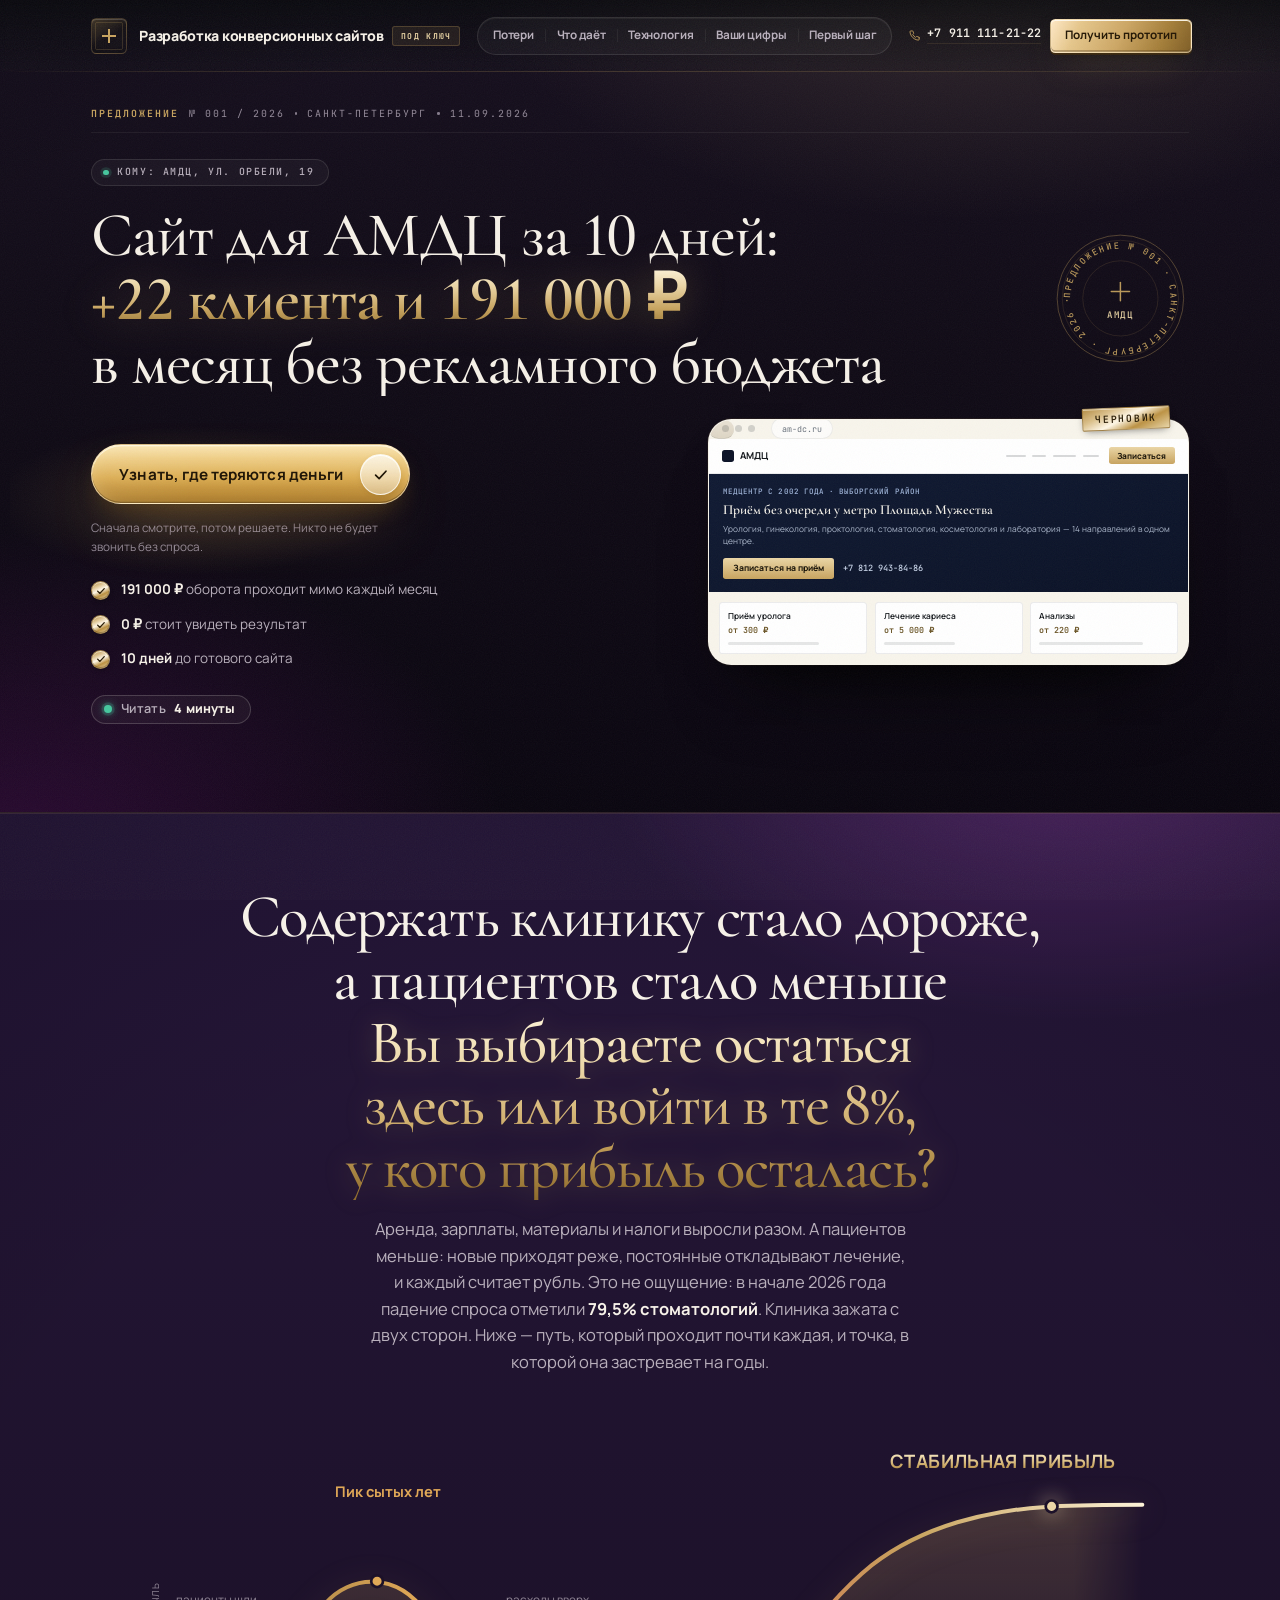
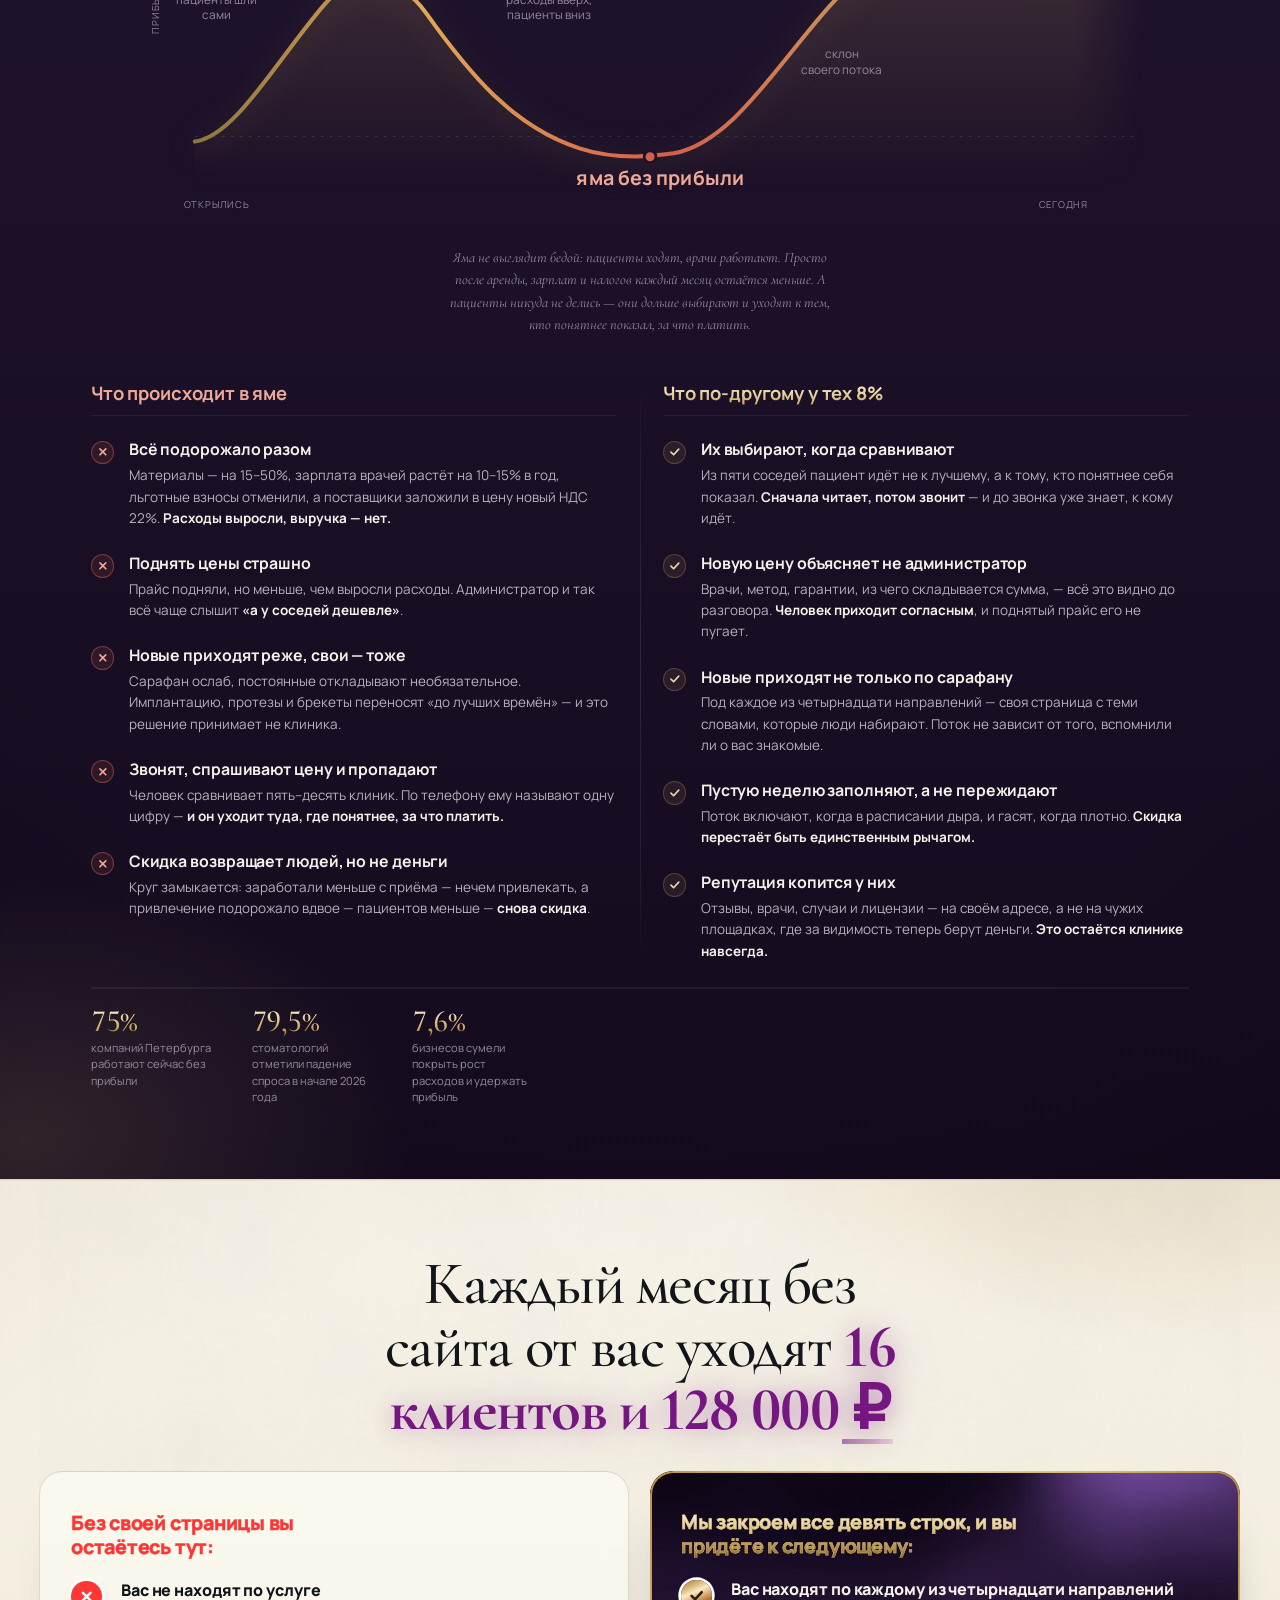
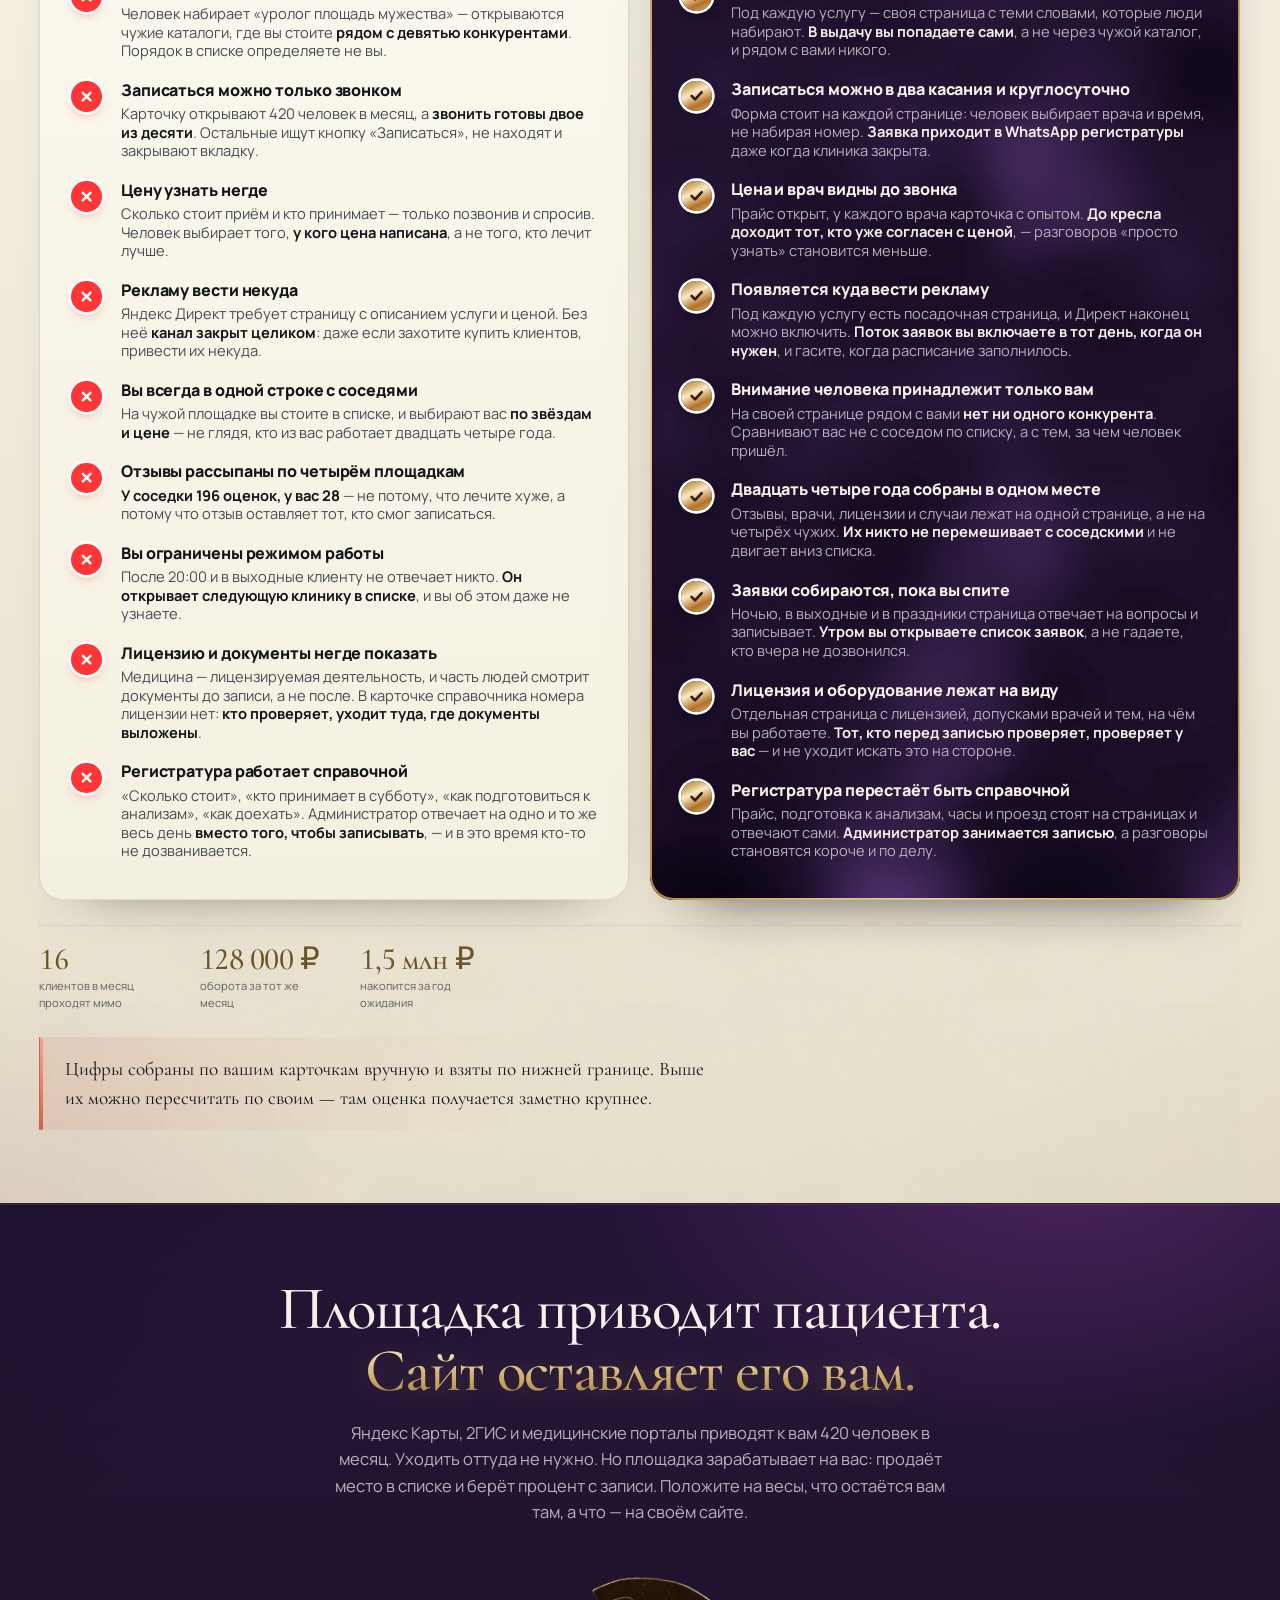
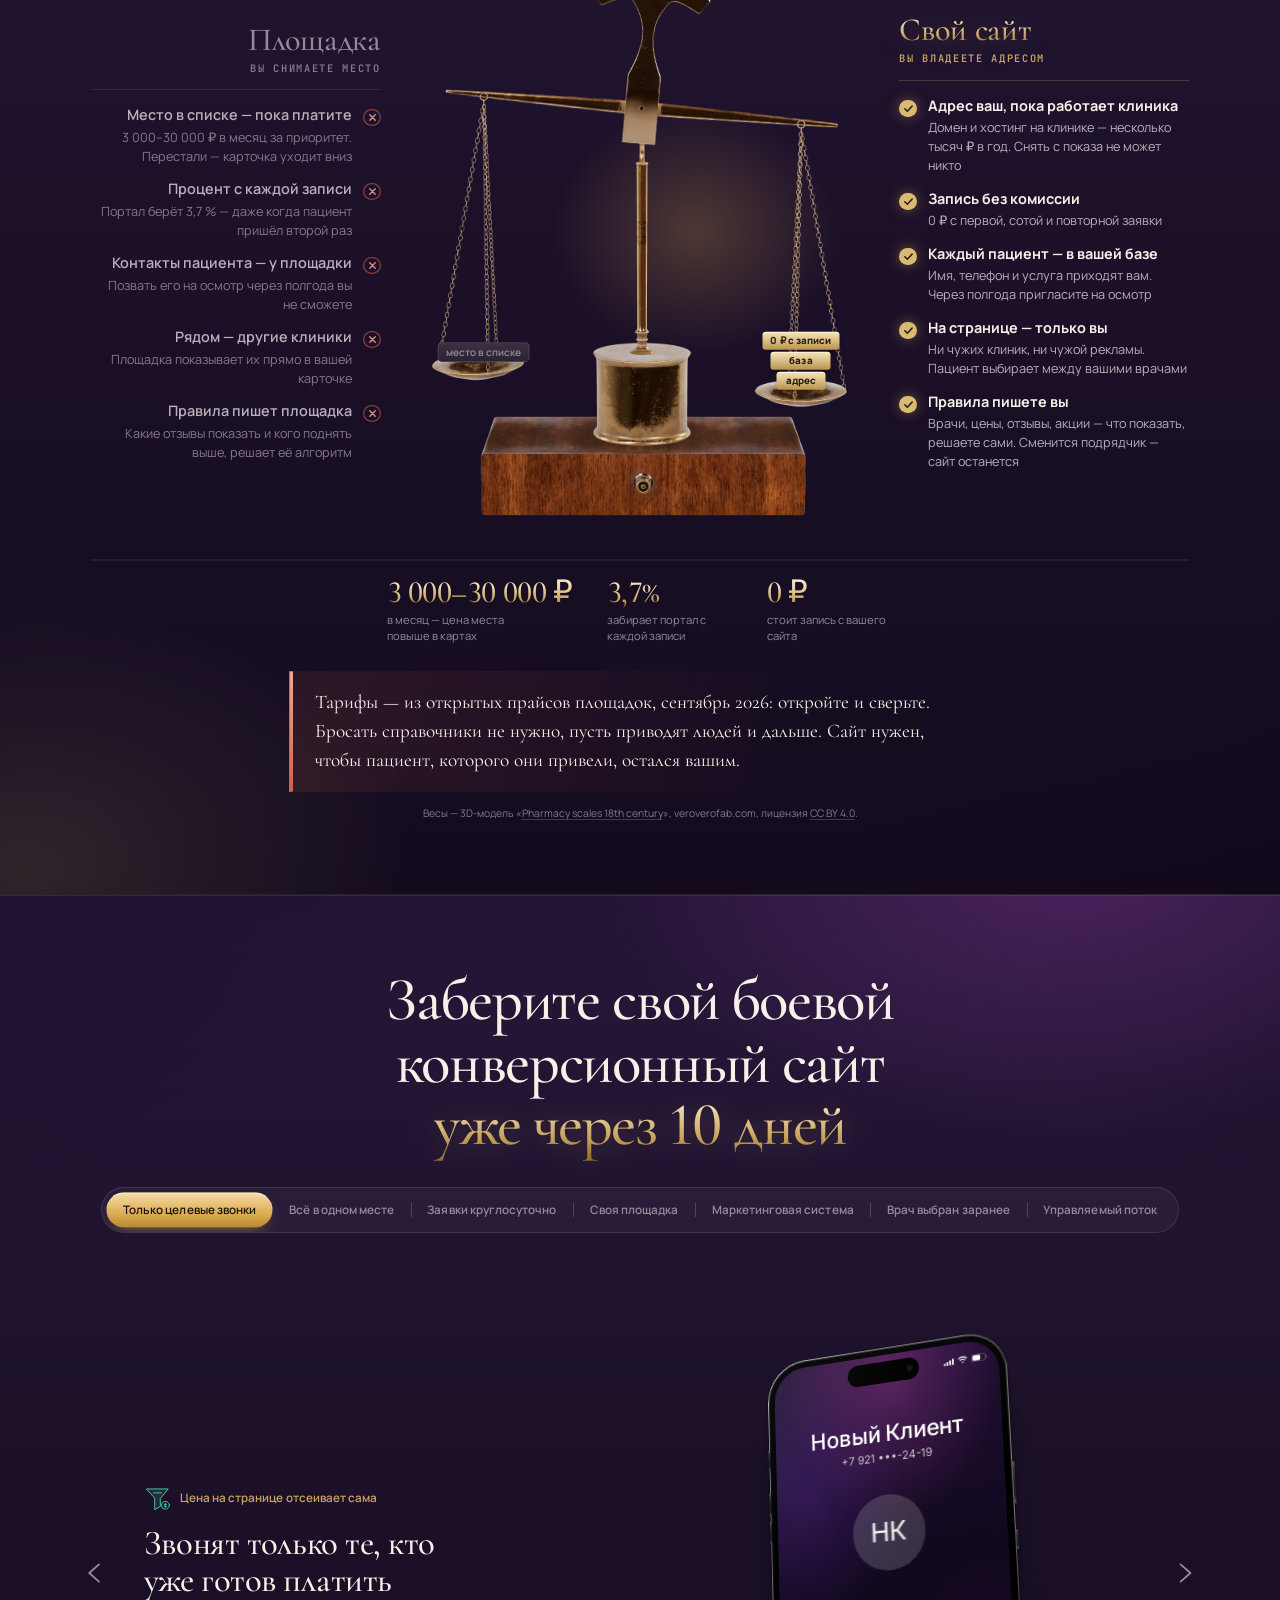
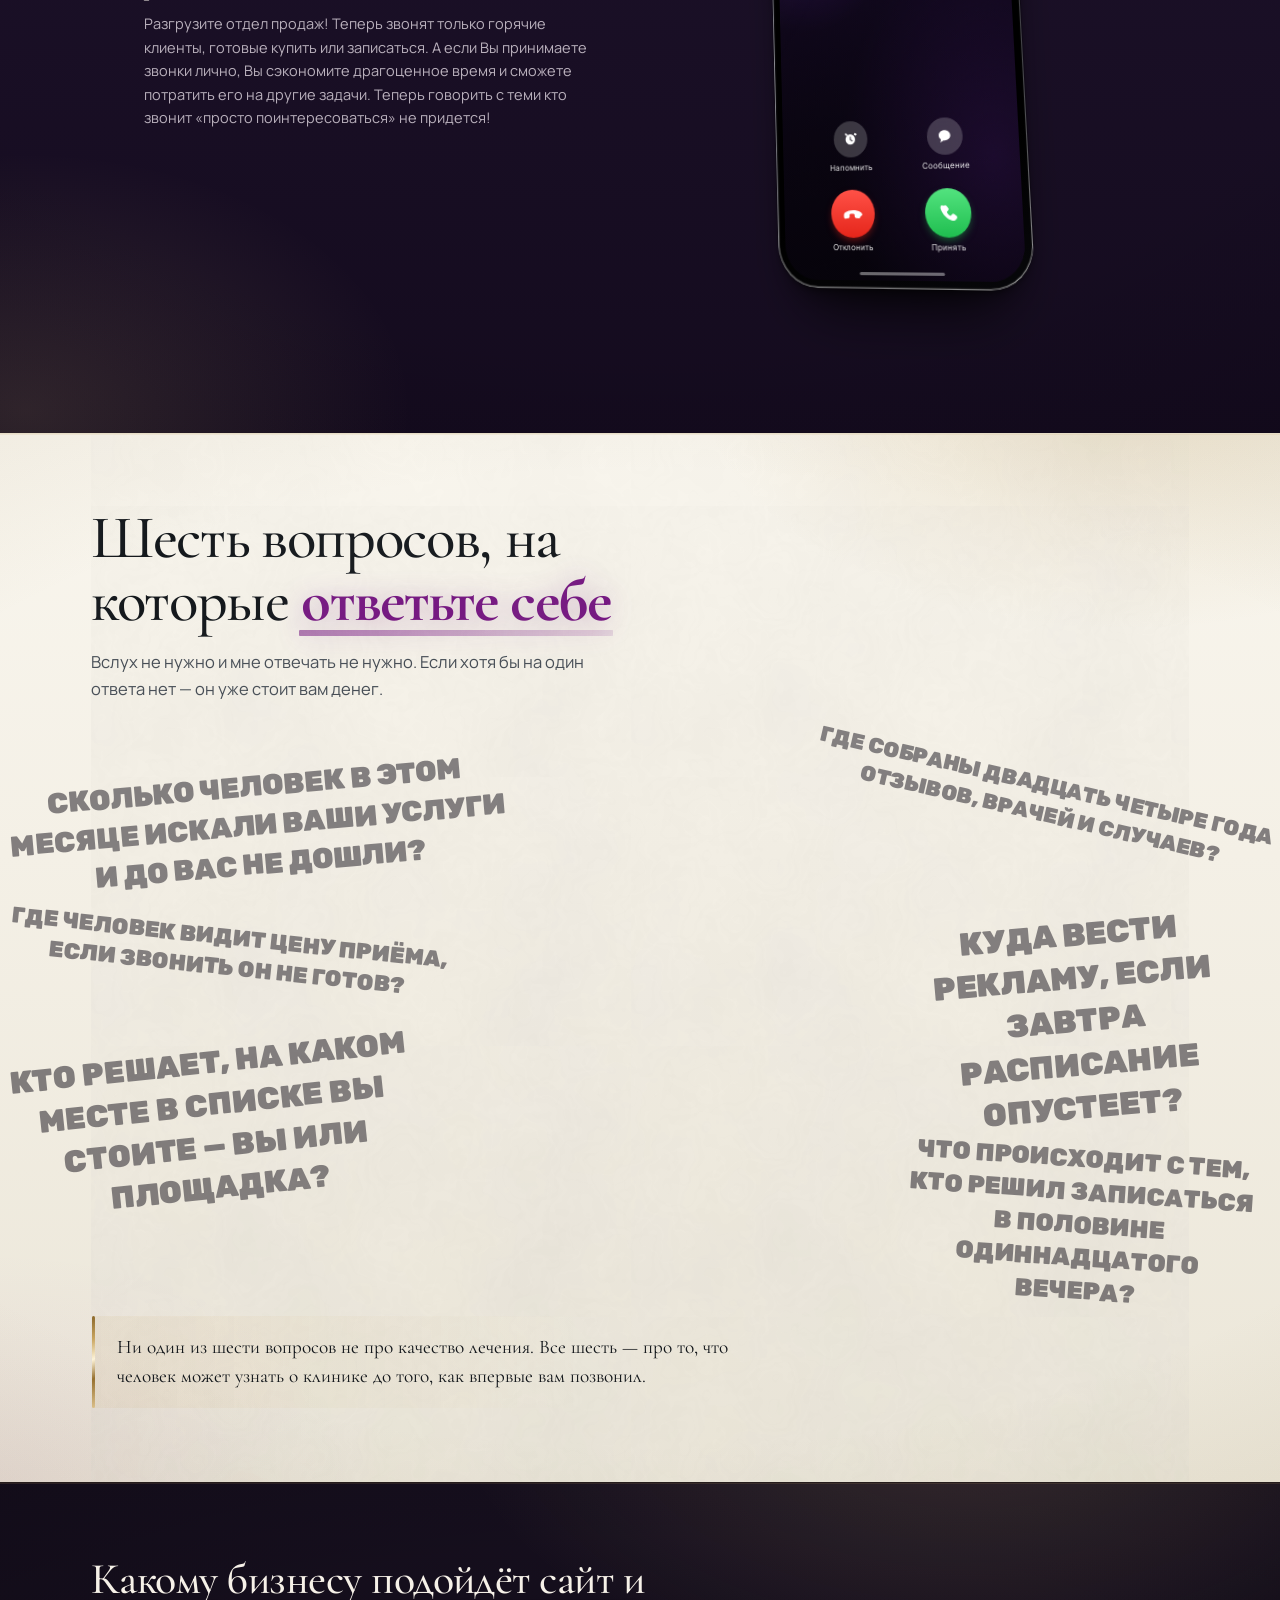
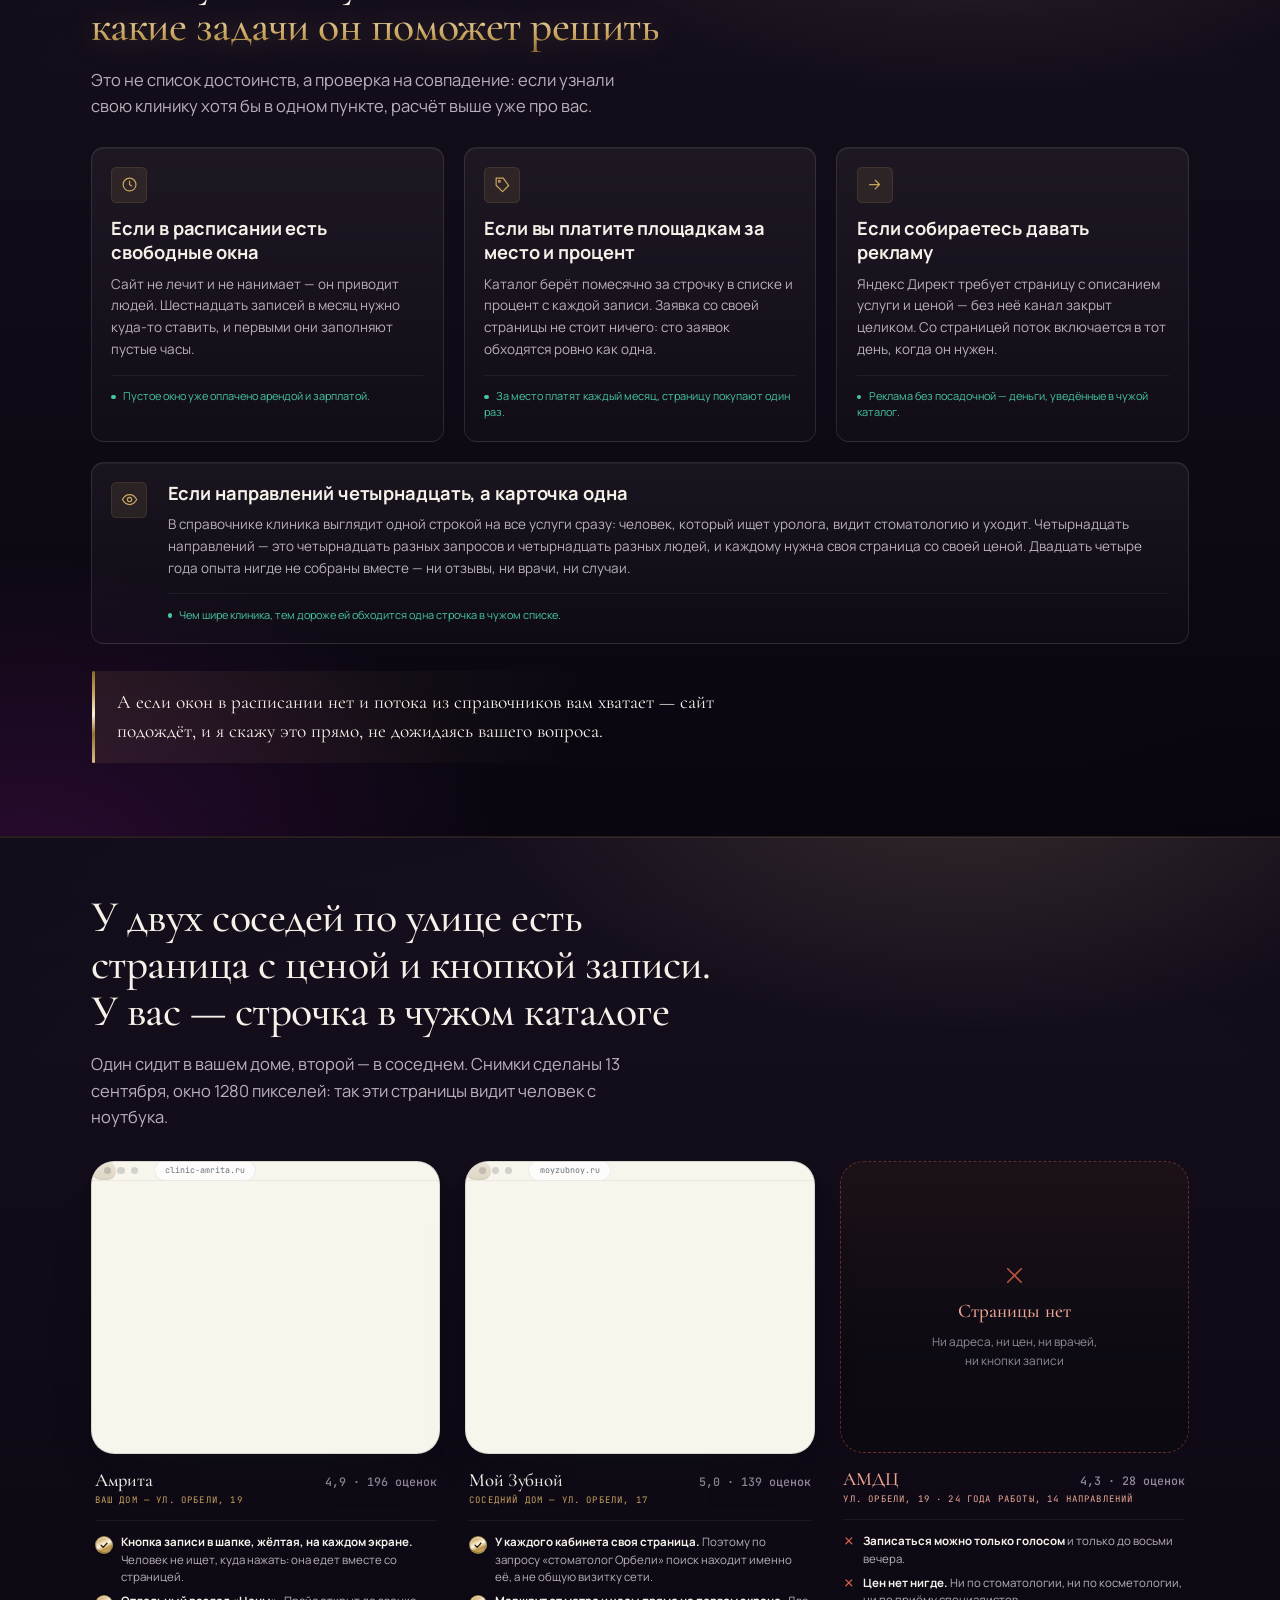
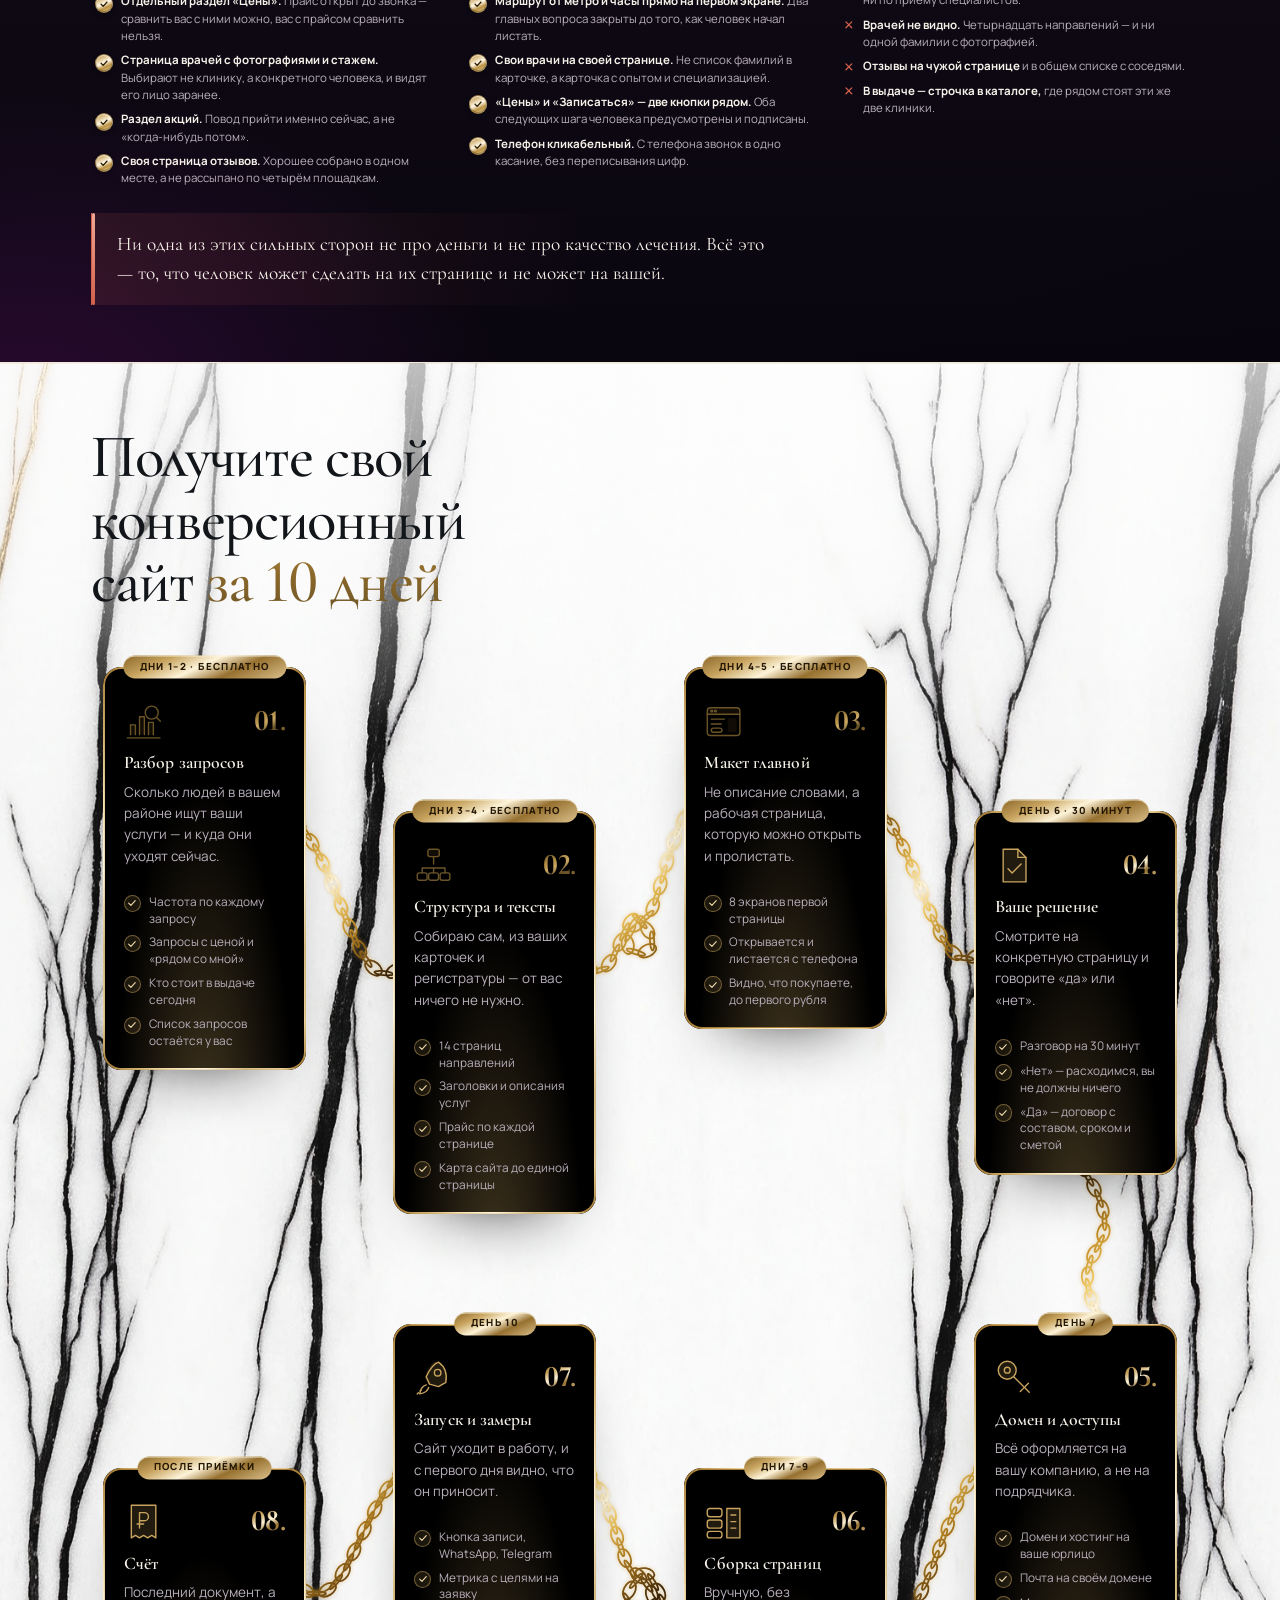
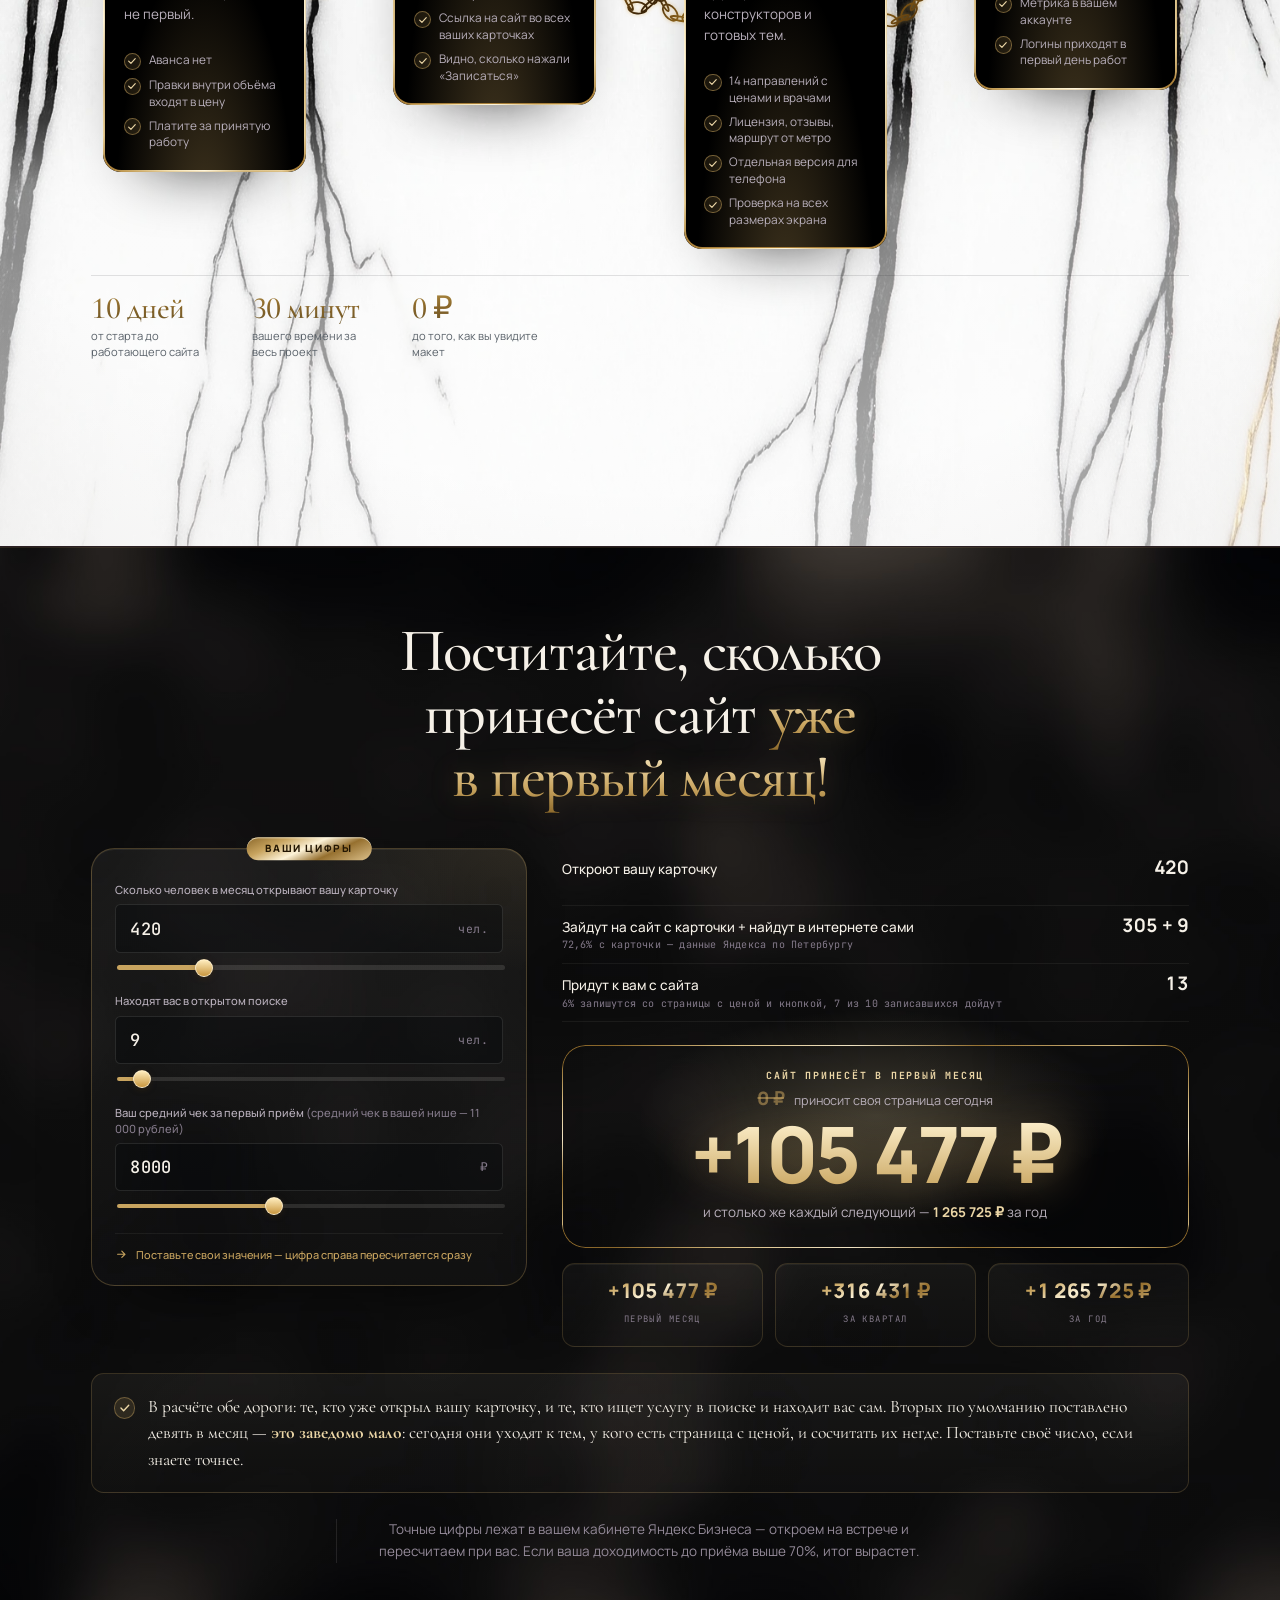
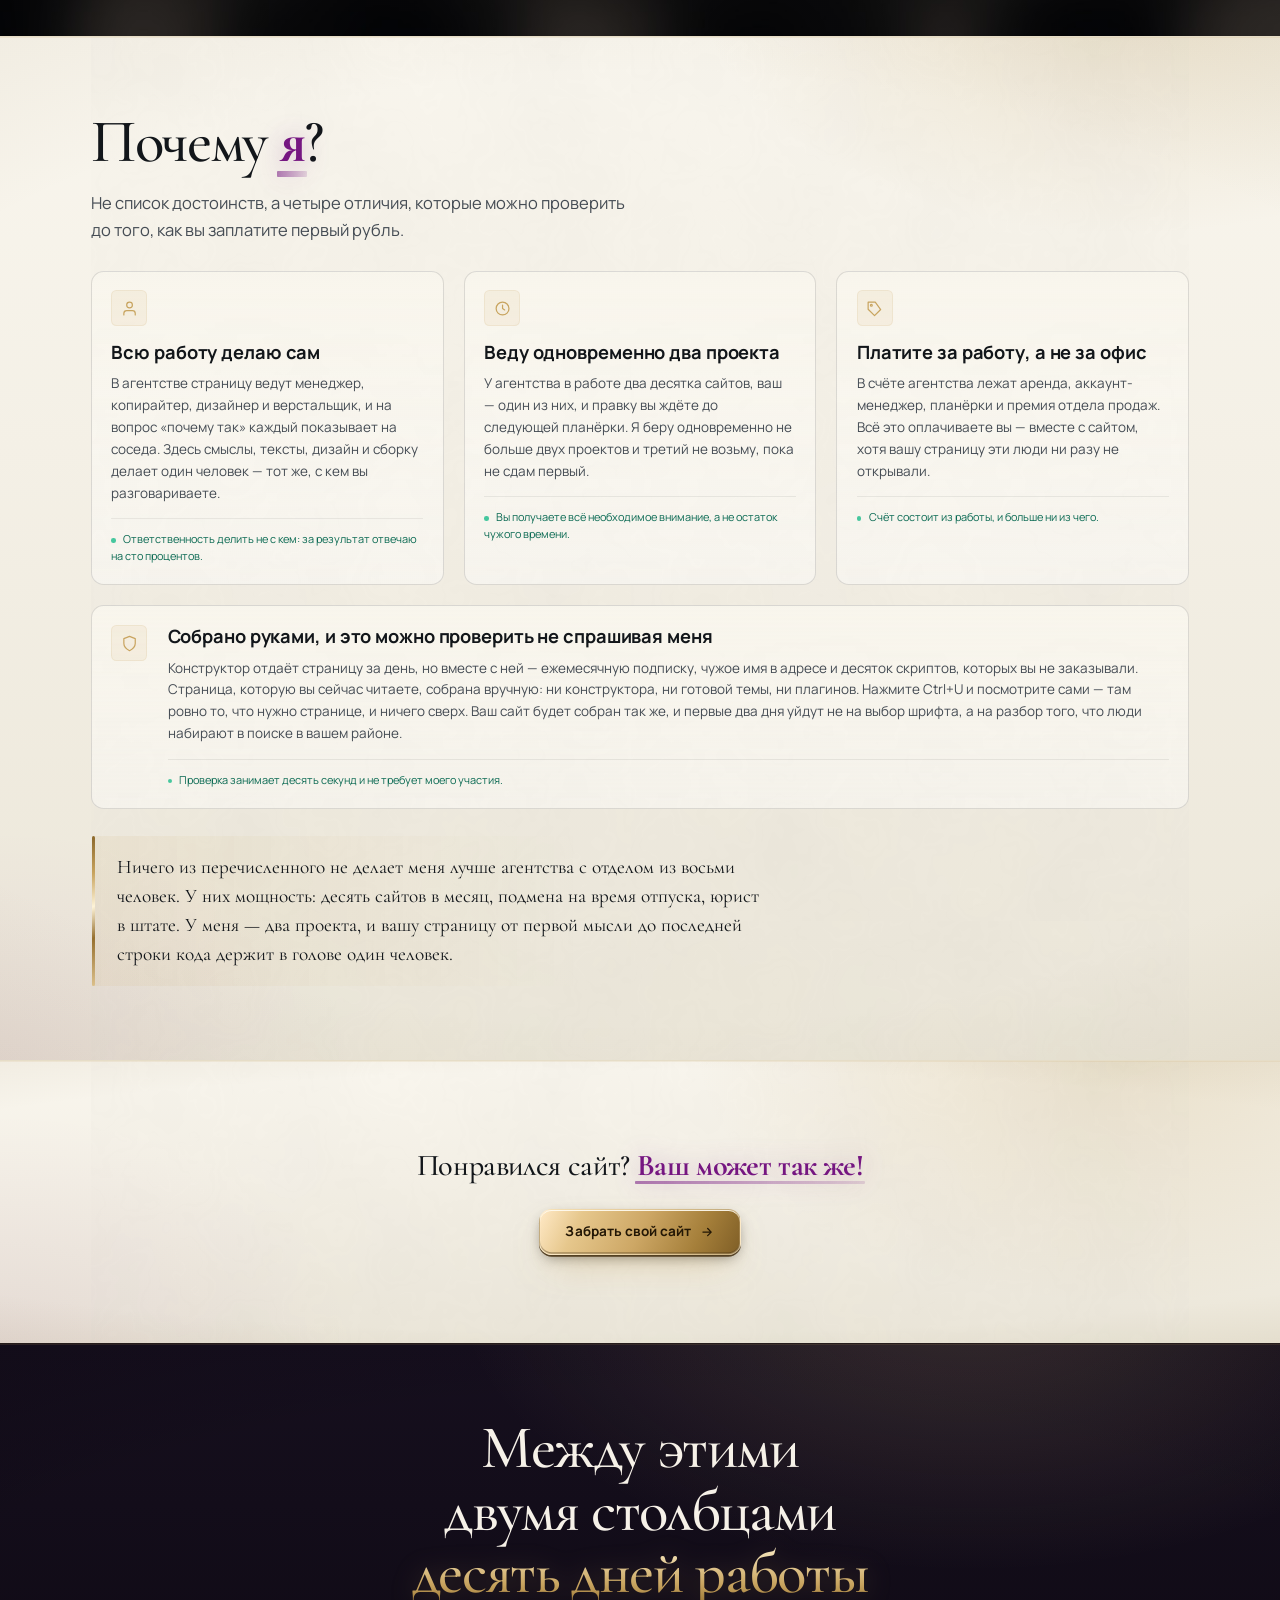
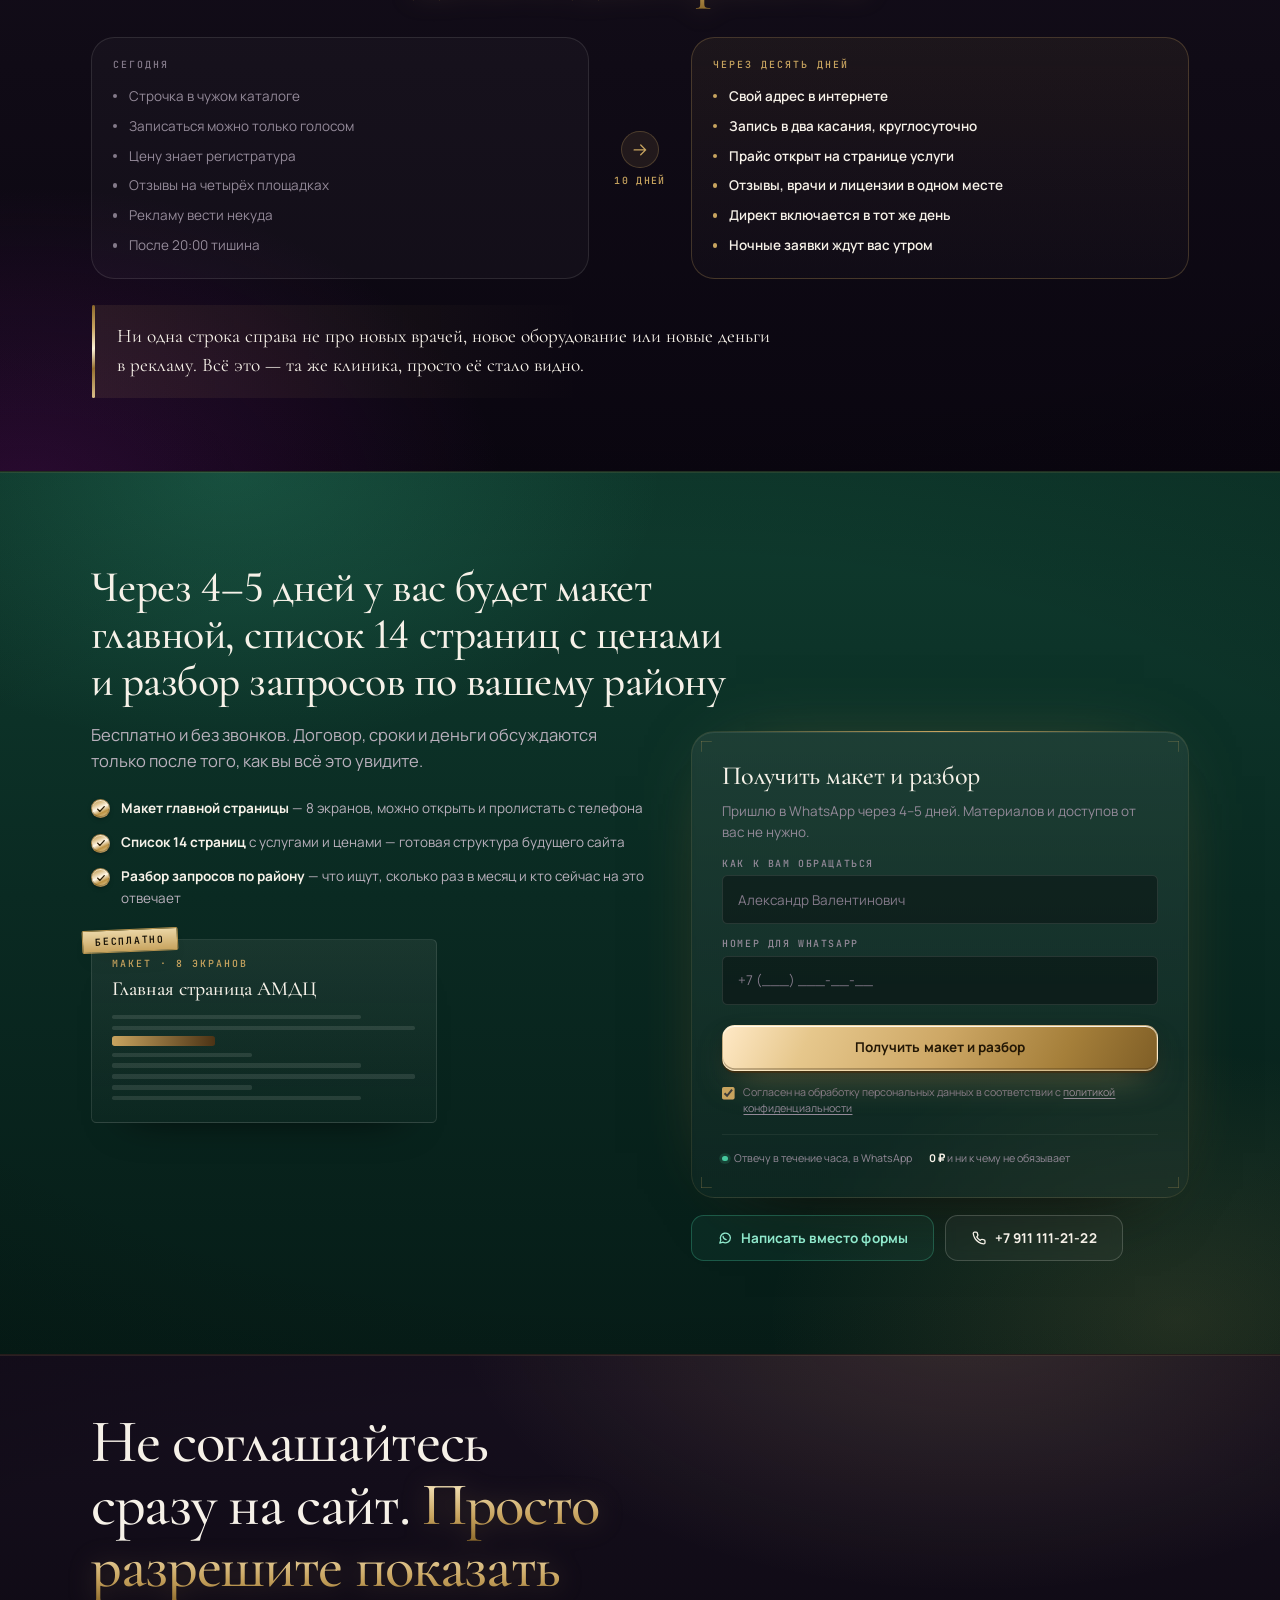
==== commit 36e7d11d: "Четвёртый разворот: площадка приводит пациента, сайт оставляет его вам Тексты весов переписаны по ра" ====
--- a/index.html
+++ b/index.html
@@ -691,18 +691,18 @@
      кому достаётся пациент после первого визита. -->
 <section class="band b-indigo" id="rent" data-sec="s03" data-title="Сайт и площадки">
   <div class="wrap">
-    <h2 class="huge vs-h">Чем сайт отличается <mark>от площадок?</mark></h2>
-    <p class="lede vs-lede">Карты, справочники и медицинские порталы приводят к вам 420 человек в месяц, и отказываться от них незачем. Но положите на весы то, что остаётся вам там и на своей странице.</p>
+    <h2 class="huge vs-h">Площадка приводит пациента. <mark>Сайт оставляет его вам.</mark></h2>
+    <p class="lede vs-lede">Яндекс Карты, 2ГИС и медицинские порталы приводят к вам 420 человек в месяц. Уходить оттуда не нужно. Но площадка зарабатывает на вас: продаёт место в списке и берёт процент с записи. Положите на весы, что остаётся вам там, а что — на своём сайте.</p>
 
     <div class="vesy-row">
       <div class="vesy-side l">
-        <div class="vesy-k"><b>Площадка</b><span>место в чужом списке</span></div>
+        <div class="vesy-k"><b>Площадка</b><span>вы снимаете место</span></div>
         <ul>
-          <li><b>Место снимаете помесячно</b><span>3 000–30 000 ₽ за приоритет. Перестали платить — карточка уехала вниз</span></li>
-          <li><b>За каждую запись — процент</b><span>3,7 % у портала, даже с повторного визита</span></li>
-          <li><b>Пациент в базе площадки</b><span>позвать его на профосмотр вы не можете</span></li>
-          <li><b>Рейтинг и отзывы — у площадки</b><span>что опубликовать, решает чужой алгоритм</span></li>
-          <li><b>Правила меняет площадка</b><span>и показывает соседей в вашей же карточке</span></li>
+          <li><b>Место в списке — пока платите</b><span>3 000–30 000 ₽ в месяц за приоритет. Перестали — карточка уходит вниз</span></li>
+          <li><b>Процент с каждой записи</b><span>Портал берёт 3,7 % — даже когда пациент пришёл второй раз</span></li>
+          <li><b>Контакты пациента — у площадки</b><span>Позвать его на осмотр через полгода вы не сможете</span></li>
+          <li><b>Рядом — другие клиники</b><span>Площадка показывает их прямо в вашей карточке</span></li>
+          <li><b>Правила пишет площадка</b><span>Какие отзывы показать и кого поднять выше, решает её алгоритм</span></li>
         </ul>
       </div>
 
@@ -715,29 +715,29 @@
         </div>
         <div class="v-pan r">
           <img class="v-img" src="assets/img/vesy/vesy-right.webp" alt="" width="1150" height="1400" loading="lazy" decoding="async">
-          <span class="v-load r"><i>0&nbsp;₽ за&nbsp;запись</i><i>база</i><i>отзывы</i></span>
+          <span class="v-load r"><i>0&nbsp;₽ с&nbsp;записи</i><i>база</i><i>адрес</i></span>
         </div>
       </figure>
 
       <div class="vesy-side r">
-        <div class="vesy-k"><b>Свой сайт</b><span>собственный адрес</span></div>
+        <div class="vesy-k"><b>Свой сайт</b><span>вы владеете адресом</span></div>
         <ul>
-          <li><b>Адрес с публикации не снимают</b><span>домен и хостинг на клинике — несколько тысяч ₽ в год</span></li>
-          <li><b>Запись бесплатна</b><span>0 ₽ с первой, сотой и повторной заявки</span></li>
-          <li><b>База собирается у вас</b><span>каждая заявка — с именем, телефоном и услугой</span></li>
-          <li><b>Отзывы и врачи — на своей странице</b><span>рядом никого, соседей в вашей карточке нет</span></li>
-          <li><b>Правила пишете вы</b><span>подрядчик может смениться, сайт останется</span></li>
+          <li><b>Адрес ваш, пока работает клиника</b><span>Домен и хостинг на клинике — несколько тысяч ₽ в год. Снять с показа не может никто</span></li>
+          <li><b>Запись без комиссии</b><span>0 ₽ с первой, сотой и повторной заявки</span></li>
+          <li><b>Каждый пациент — в вашей базе</b><span>Имя, телефон и услуга приходят вам. Через полгода пригласите на осмотр</span></li>
+          <li><b>На странице — только вы</b><span>Ни чужих клиник, ни чужой рекламы. Пациент выбирает между вашими врачами</span></li>
+          <li><b>Правила пишете вы</b><span>Врачи, цены, отзывы, акции — что показать, решаете сами. Сменится подрядчик — сайт останется</span></li>
         </ul>
       </div>
     </div>
 
     <div class="anchors vesy-anch">
-      <div><b>3 000–30 000 ₽</b><span>в месяц стоит приоритет в картах</span></div>
-      <div><b>3,7%</b><span>берёт портал с каждой записи</span></div>
-      <div><b>0 ₽</b><span>стоит заявка с вашей страницы</span></div>
+      <div><b>3 000–30 000 ₽</b><span>в месяц — цена места повыше в картах</span></div>
+      <div><b>3,7%</b><span>забирает портал с каждой записи</span></div>
+      <div><b>0 ₽</b><span>стоит запись с вашего сайта</span></div>
     </div>
 
-    <div class="strip warn">Тарифы взяты из открытых прайсов площадок, сентябрь 2026 — откройте и сверьте. Справочники при этом никуда не уходят: пусть приводят людей дальше. Вопрос только в том, есть ли куда их привести и кому достанется пациент потом.</div>
+    <div class="strip warn">Тарифы — из открытых прайсов площадок, сентябрь 2026: откройте и сверьте. Бросать справочники не нужно, пусть приводят людей и дальше. Сайт нужен, чтобы пациент, которого они привели, остался вашим.</div>
     <p class="vesy-credit">Весы — 3D-модель «<a href="https://sketchfab.com/3d-models/pharmacy-scales-18th-century-e384db3ef71a4edd9ae45f3331a829d9" target="_blank" rel="noopener">Pharmacy scales 18th century</a>», veroverofab.com, лицензия <a href="https://creativecommons.org/licenses/by/4.0/" target="_blank" rel="noopener">CC BY 4.0</a>.</p>
   </div>
 </section>
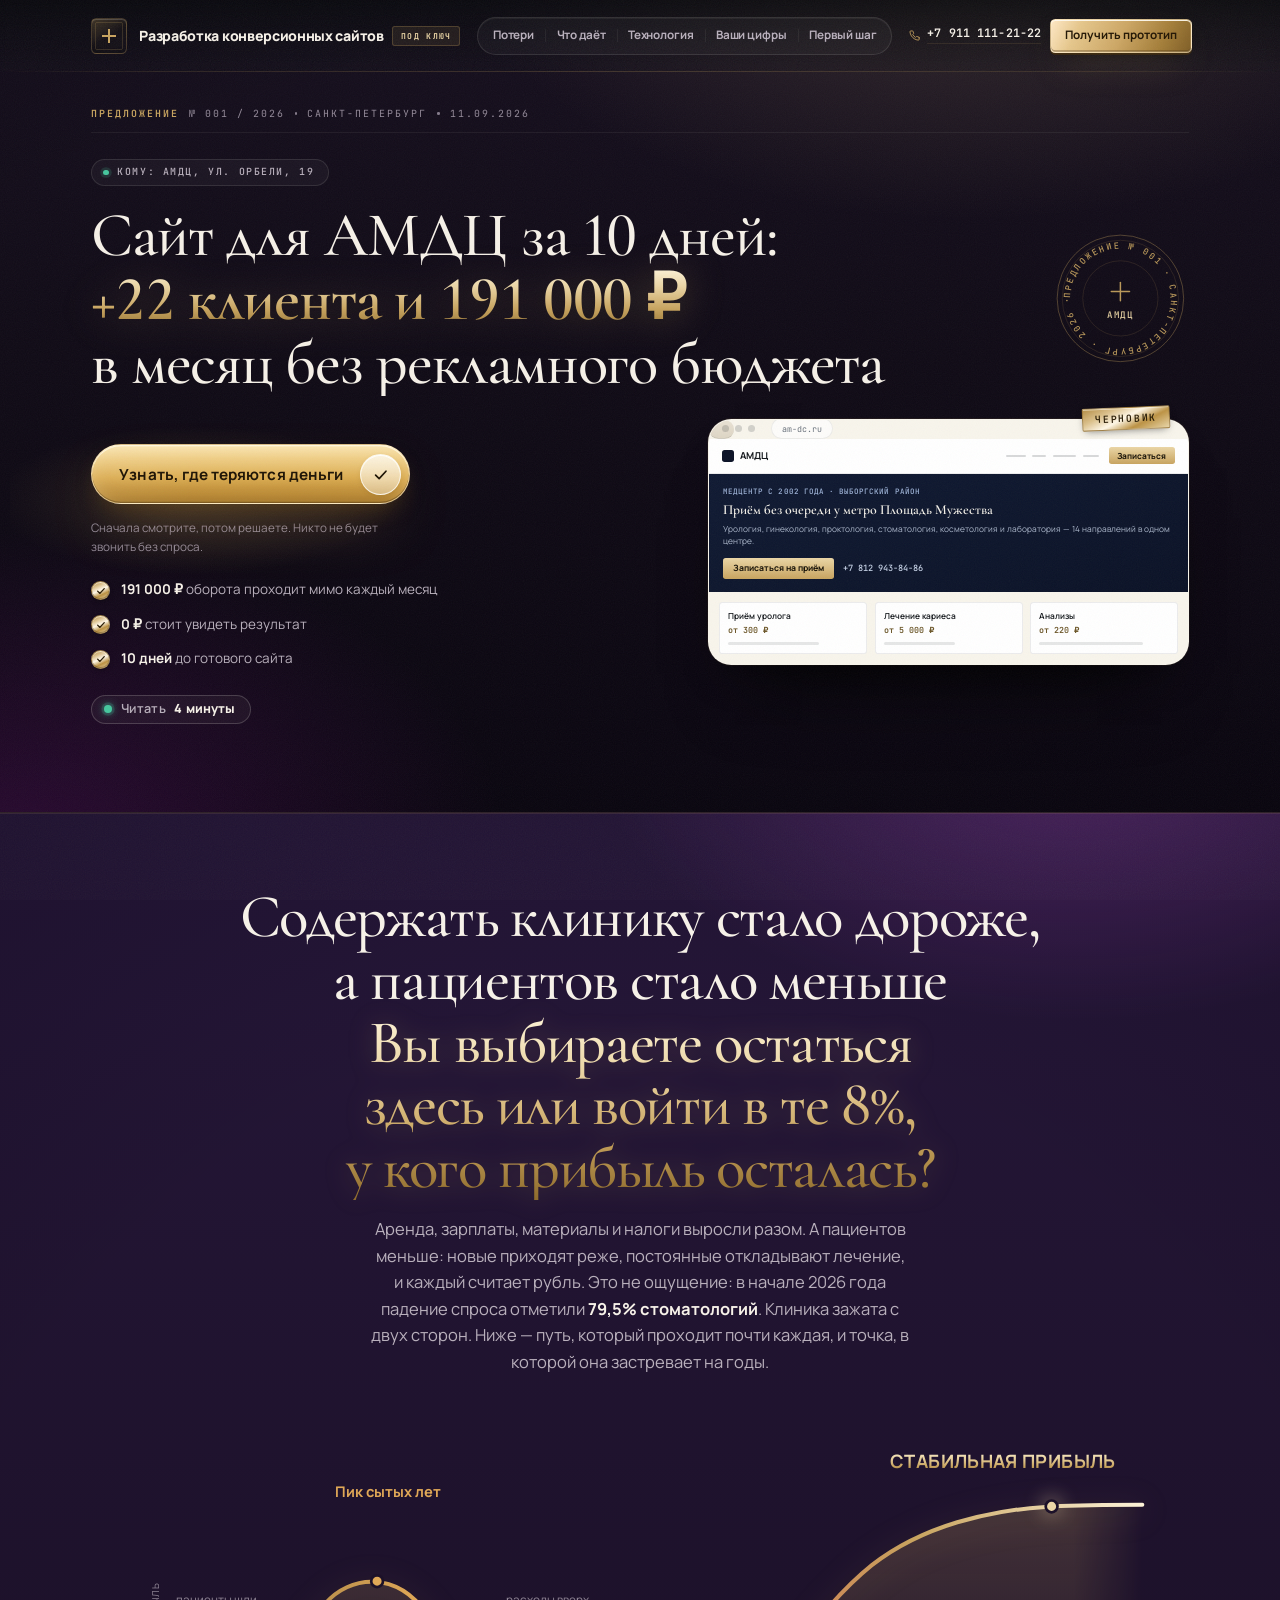
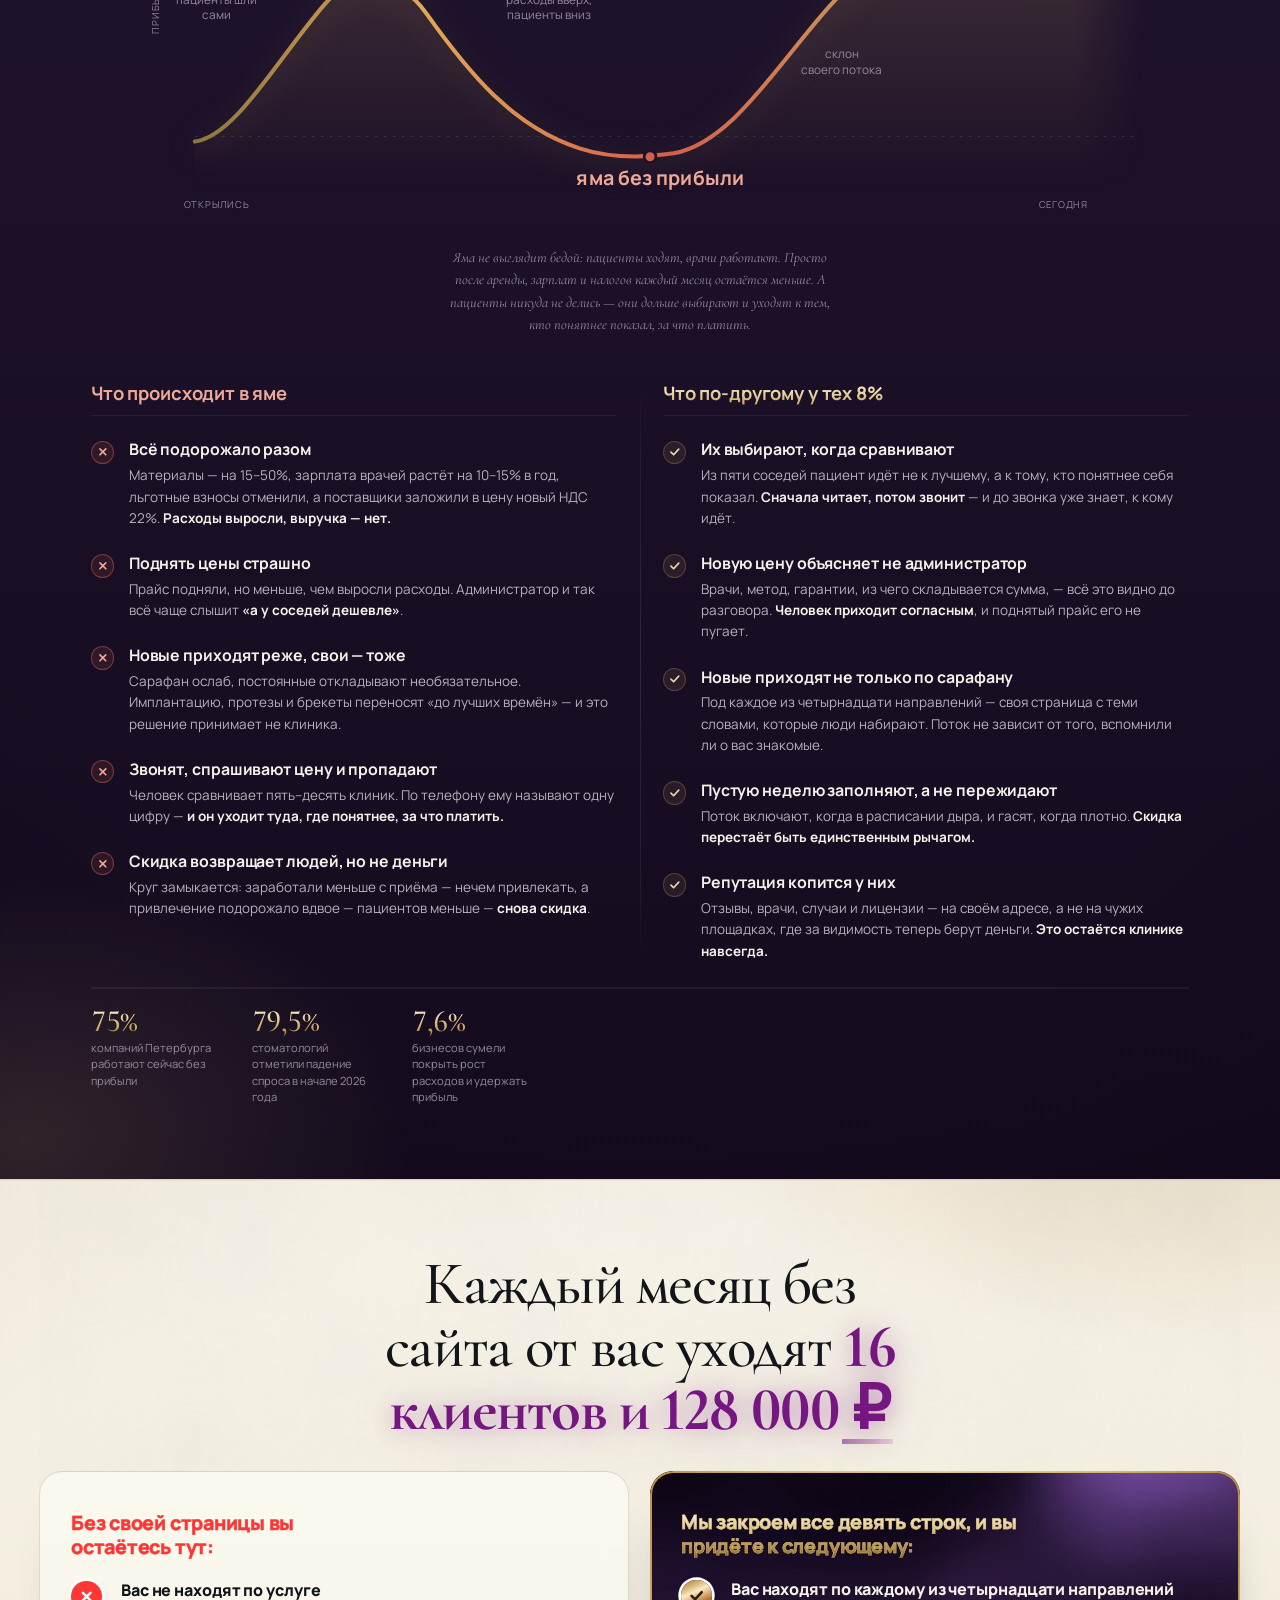
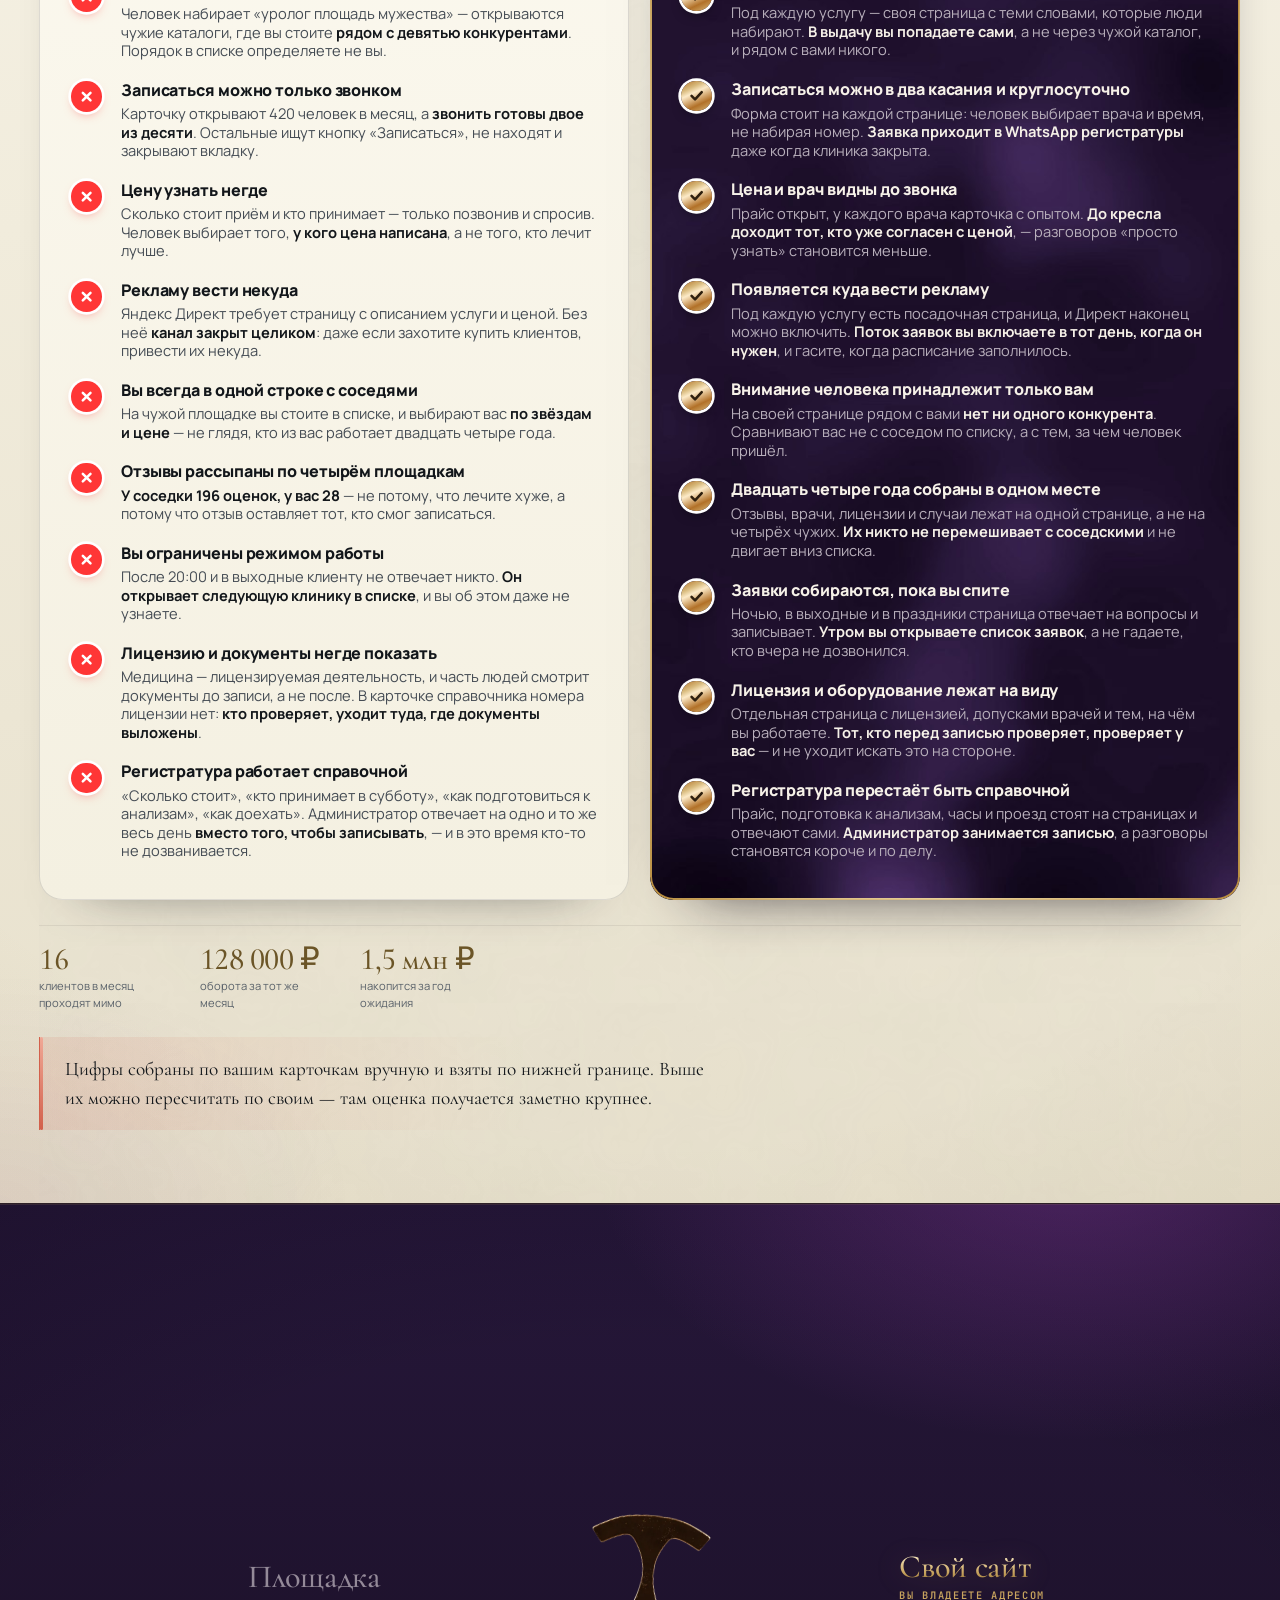
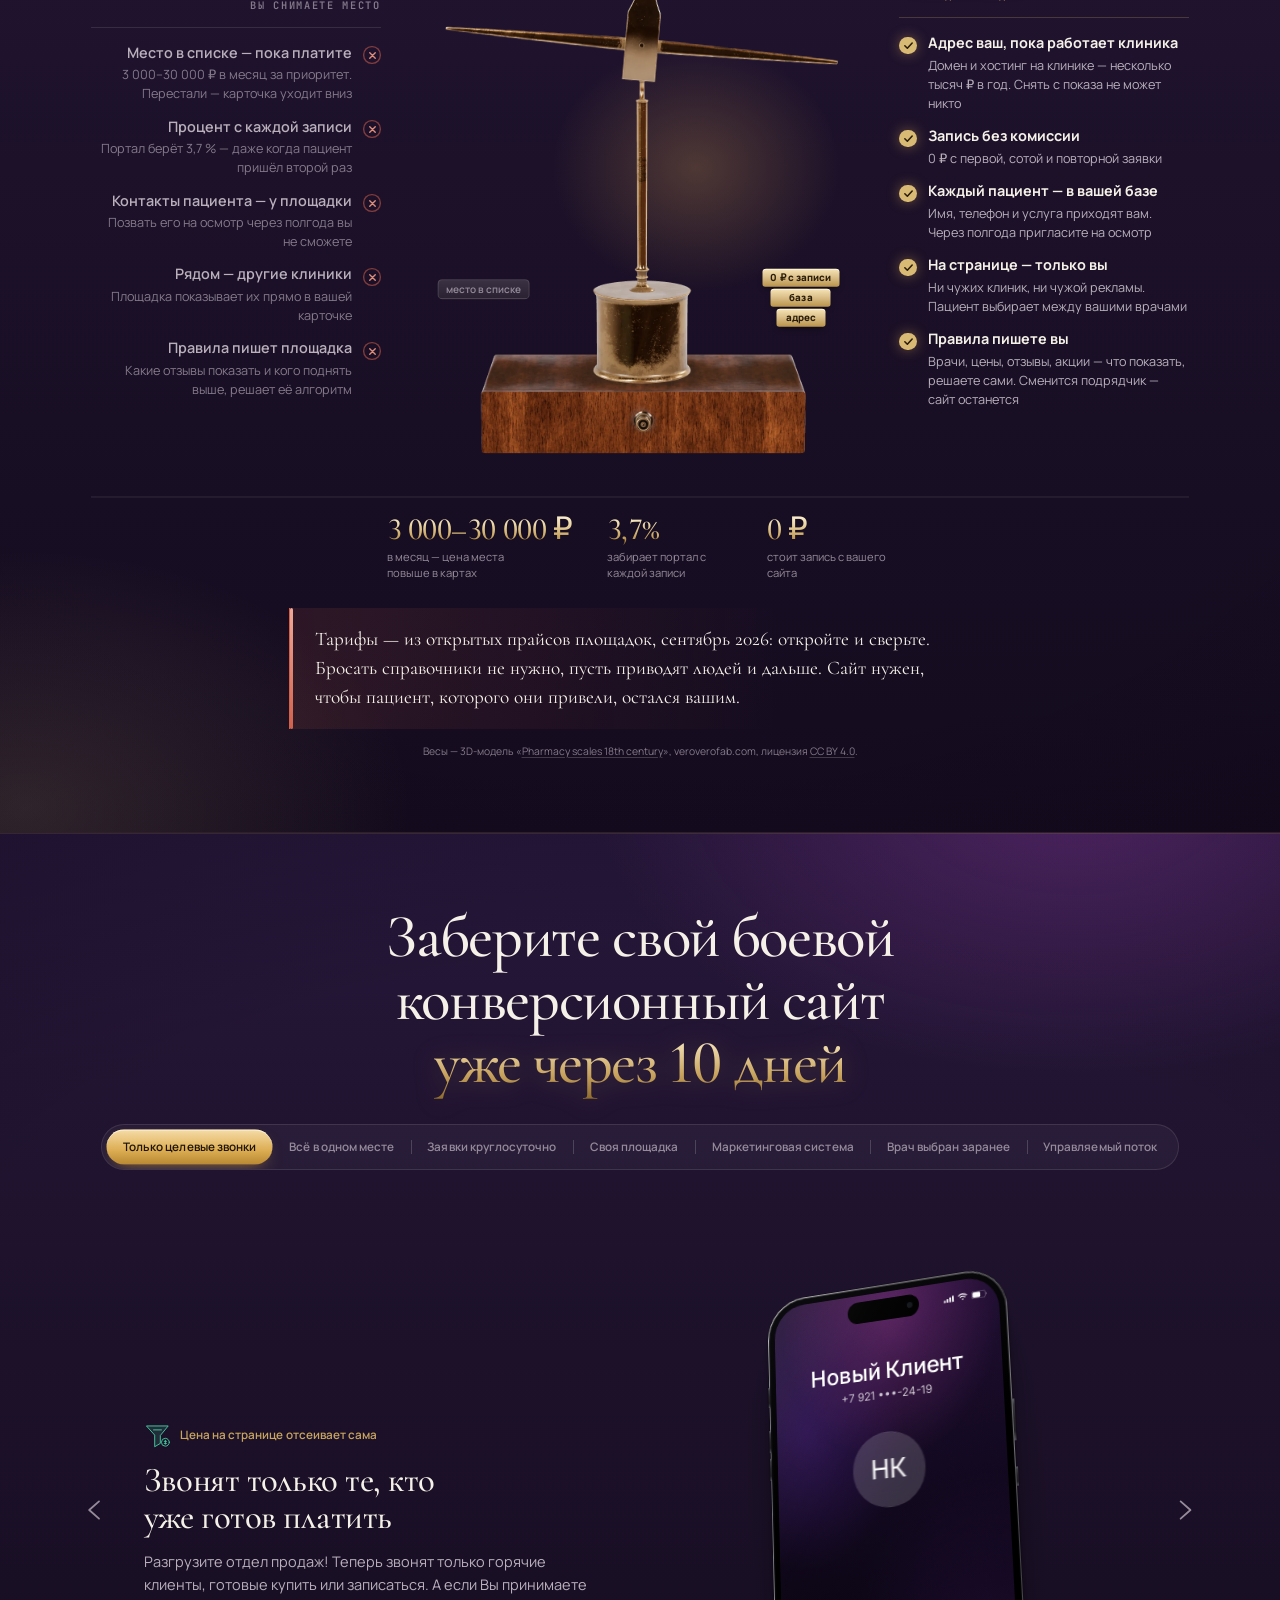
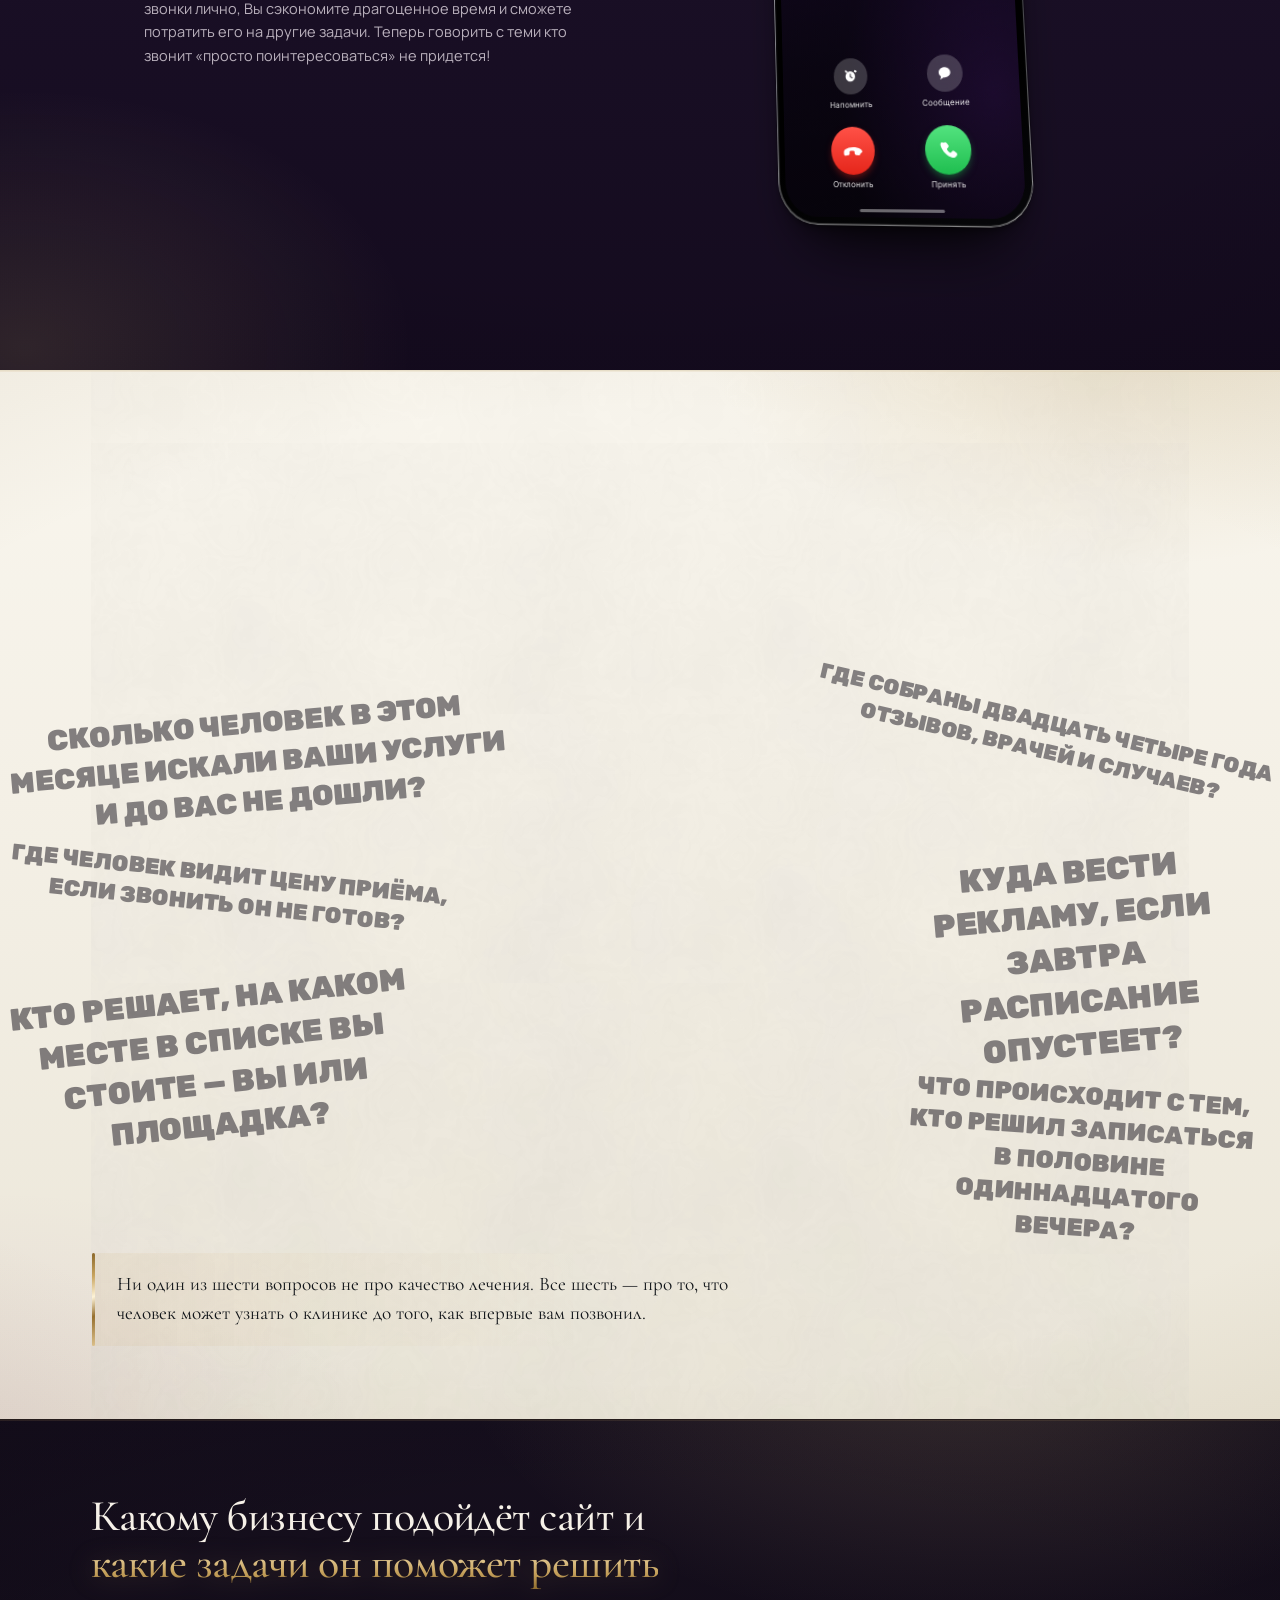
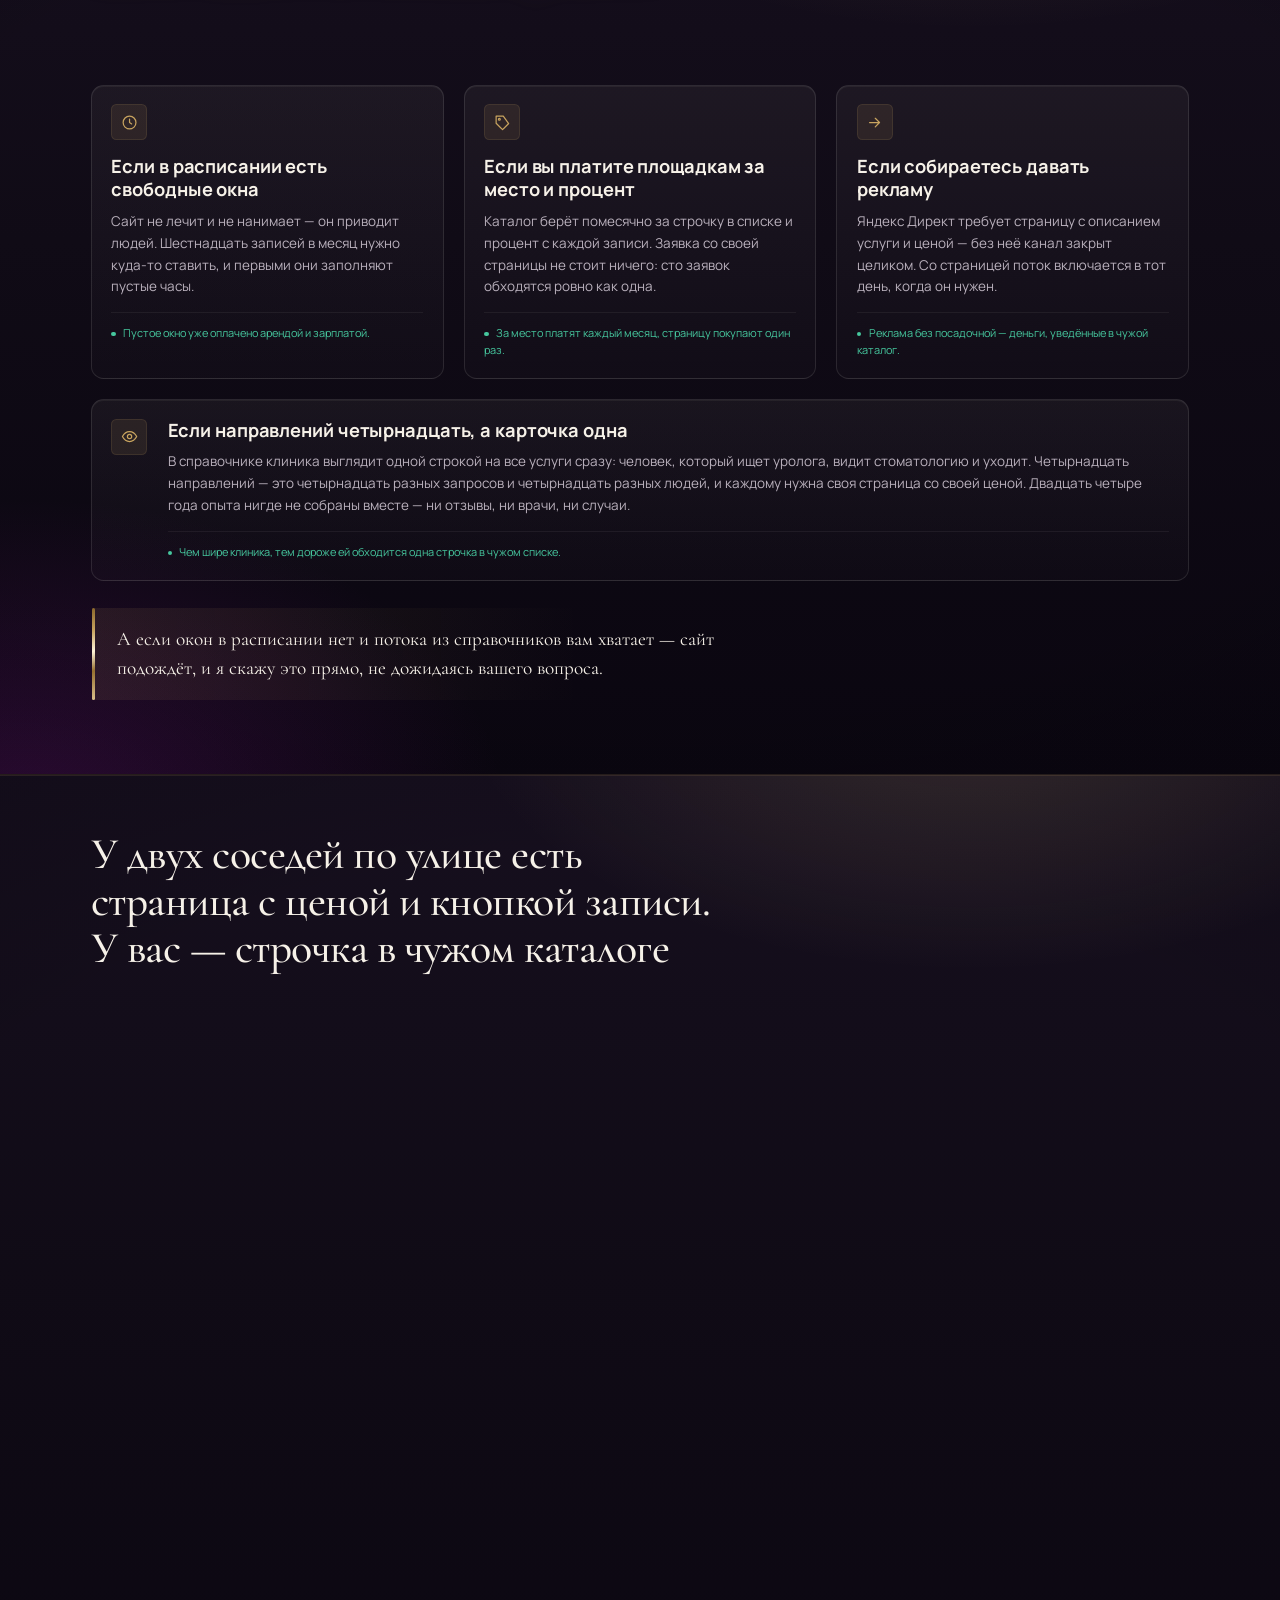
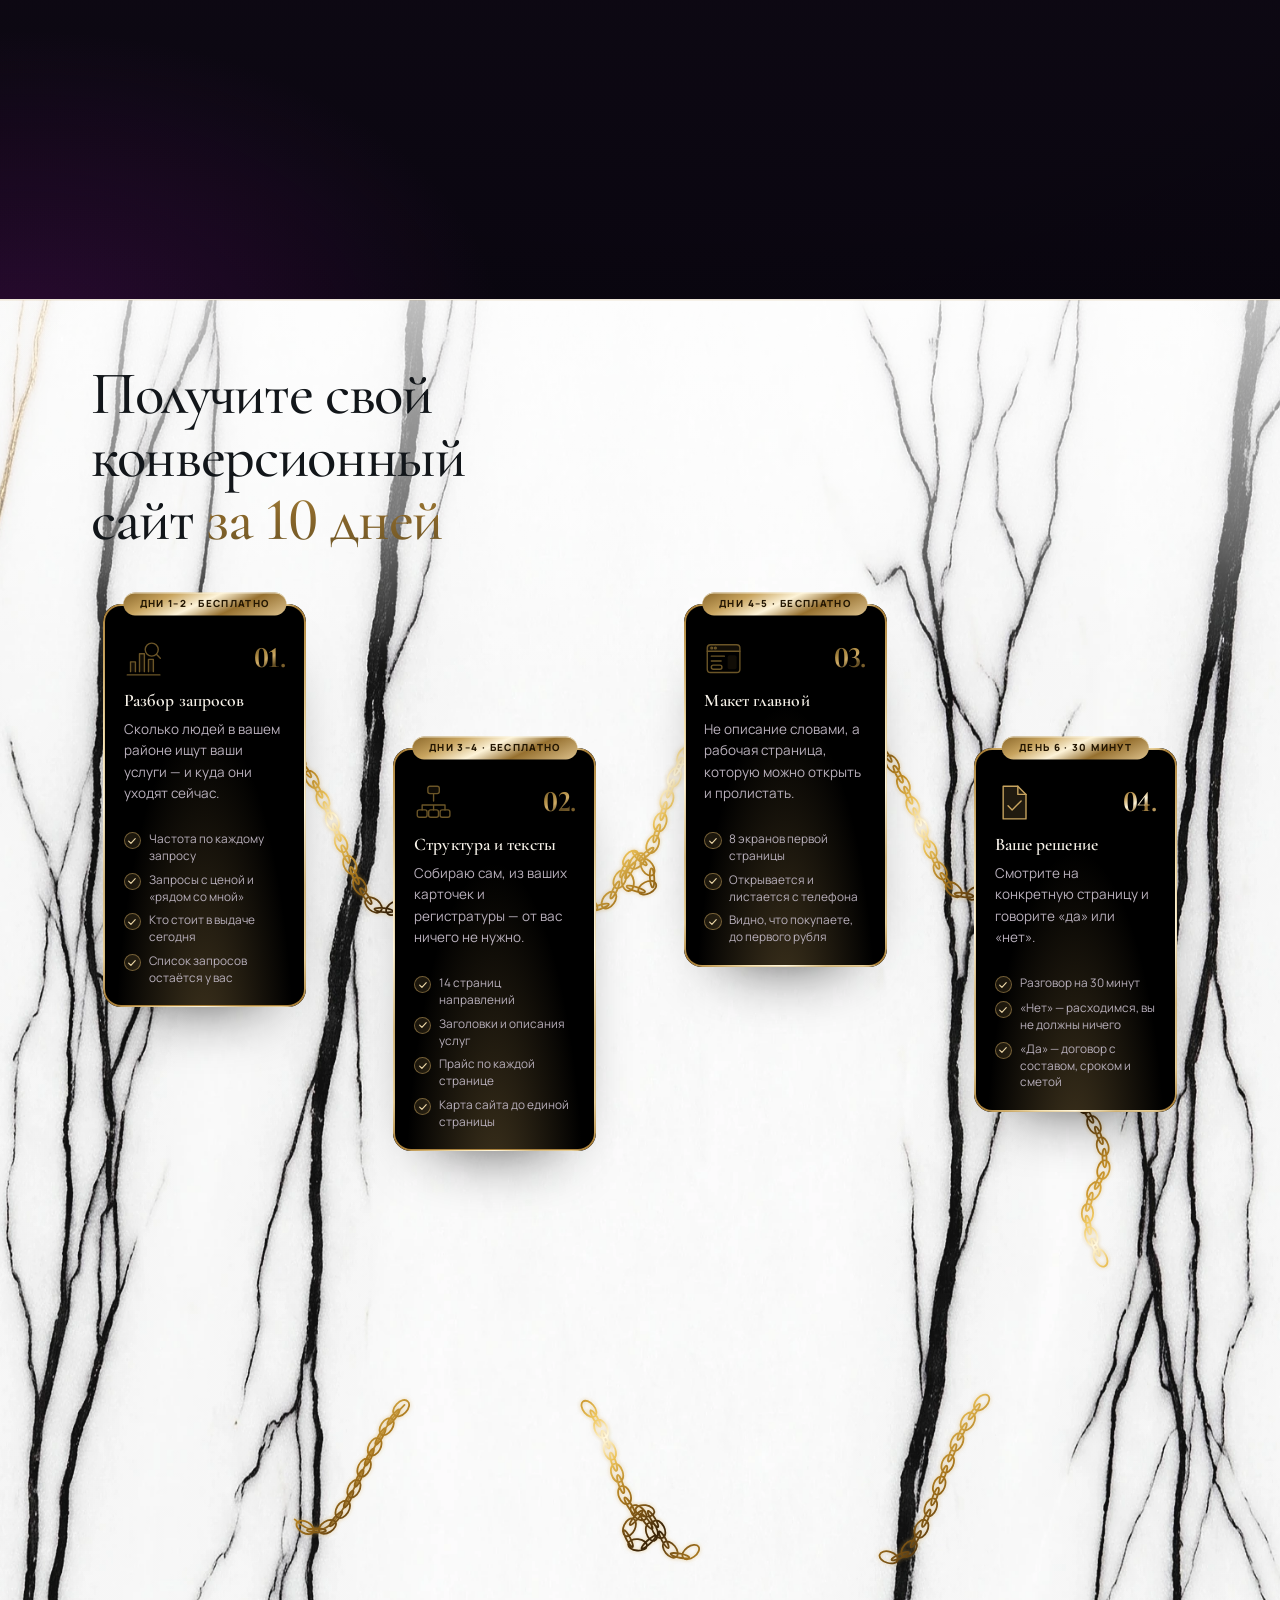
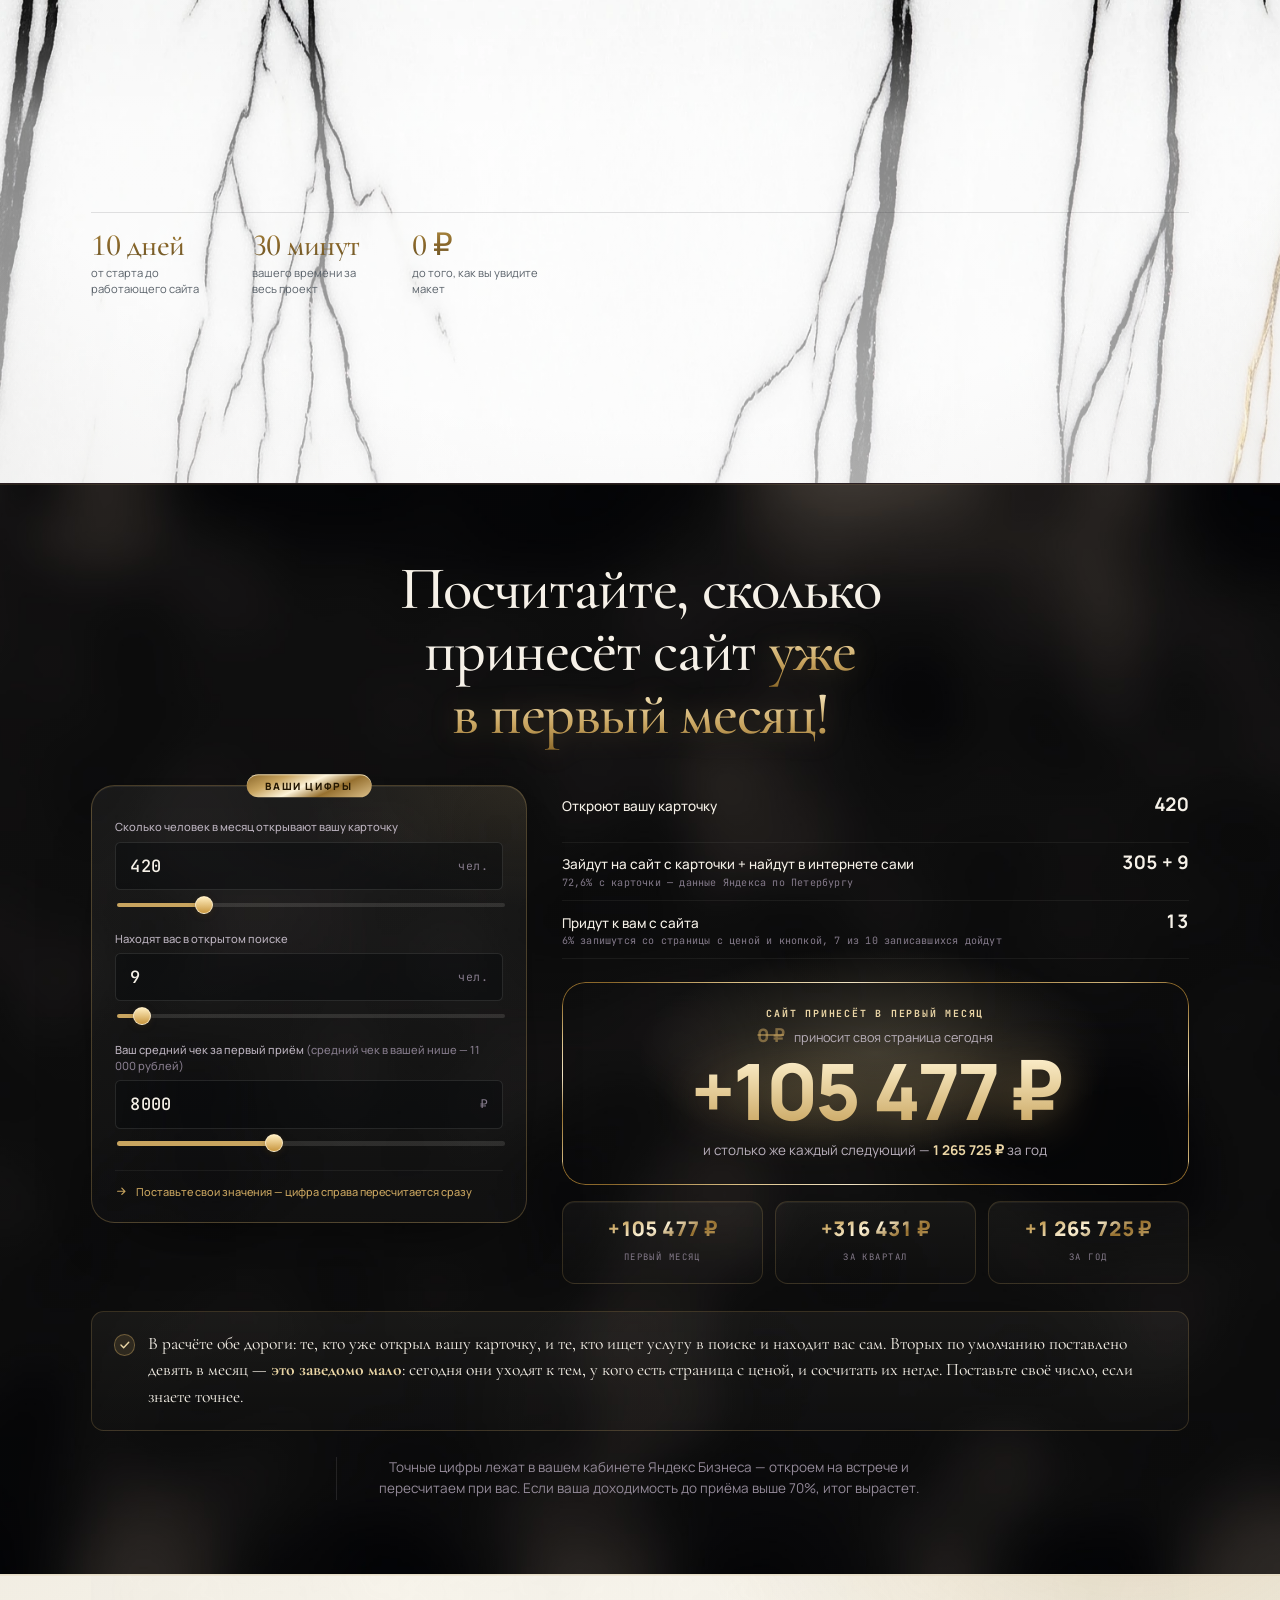
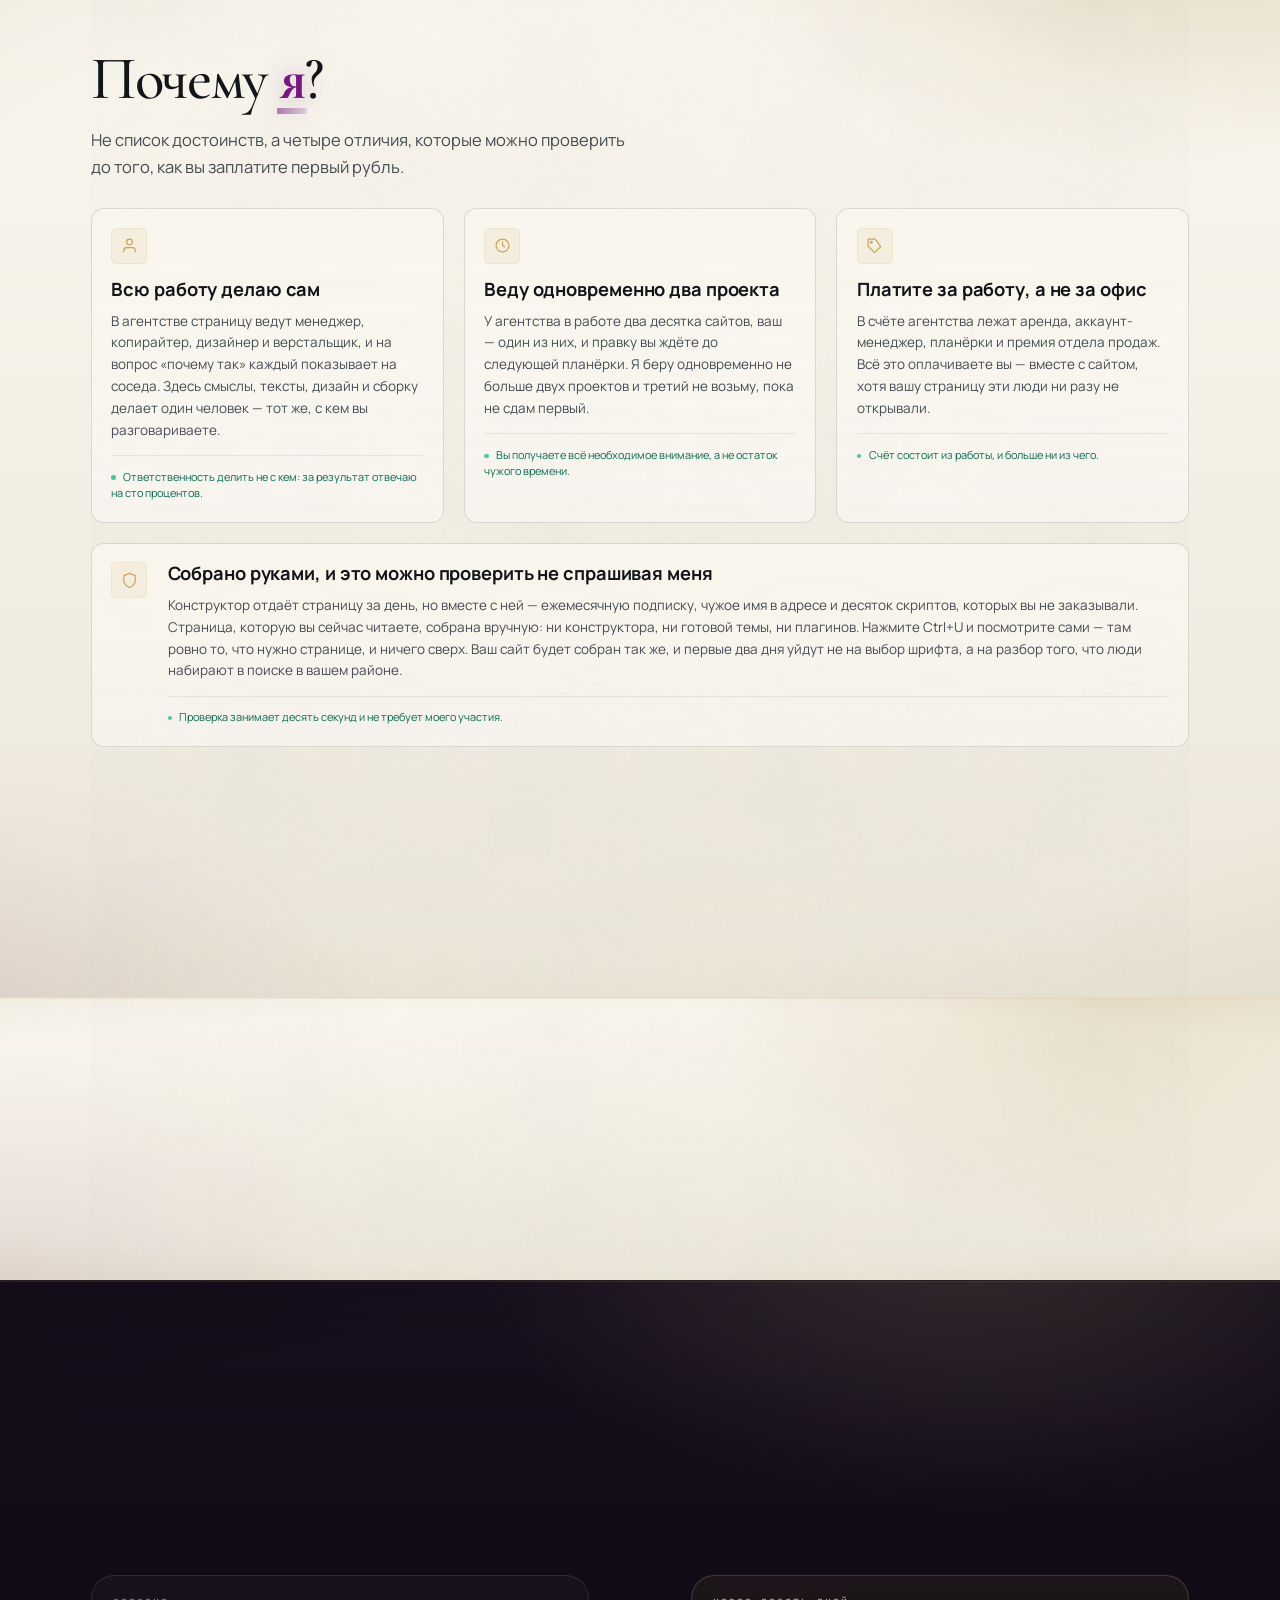
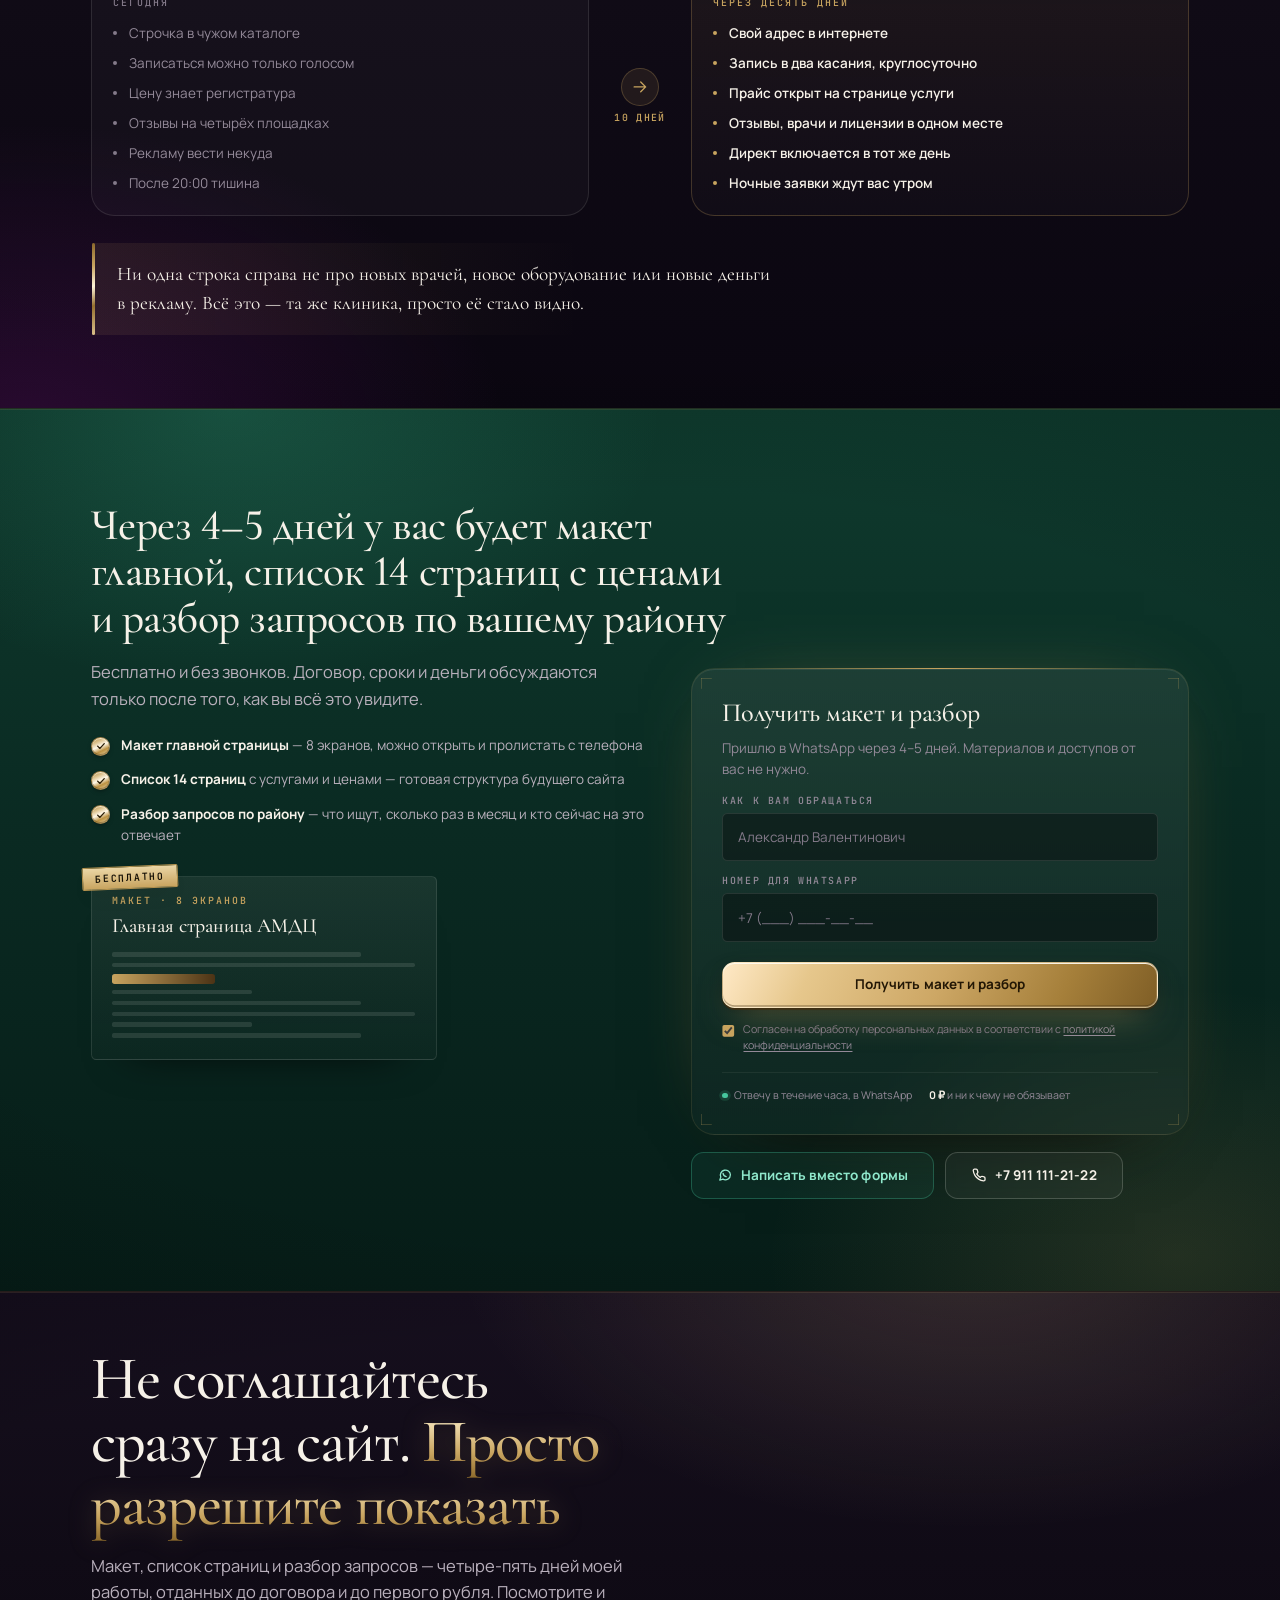
==== commit a87c364b: "Четвёртый разворот: прежний заголовок «Чем сайт отличается от площадок?» Co-Authored-By: Claude Opus" ====
--- a/index.html
+++ b/index.html
@@ -691,7 +691,7 @@
      кому достаётся пациент после первого визита. -->
 <section class="band b-indigo" id="rent" data-sec="s03" data-title="Сайт и площадки">
   <div class="wrap">
-    <h2 class="huge vs-h">Площадка приводит пациента. <mark>Сайт оставляет его вам.</mark></h2>
+    <h2 class="huge vs-h">Чем сайт отличается <mark>от площадок?</mark></h2>
     <p class="lede vs-lede">Яндекс Карты, 2ГИС и медицинские порталы приводят к вам 420 человек в месяц. Уходить оттуда не нужно. Но площадка зарабатывает на вас: продаёт место в списке и берёт процент с записи. Положите на весы, что остаётся вам там, а что — на своём сайте.</p>
 
     <div class="vesy-row">
